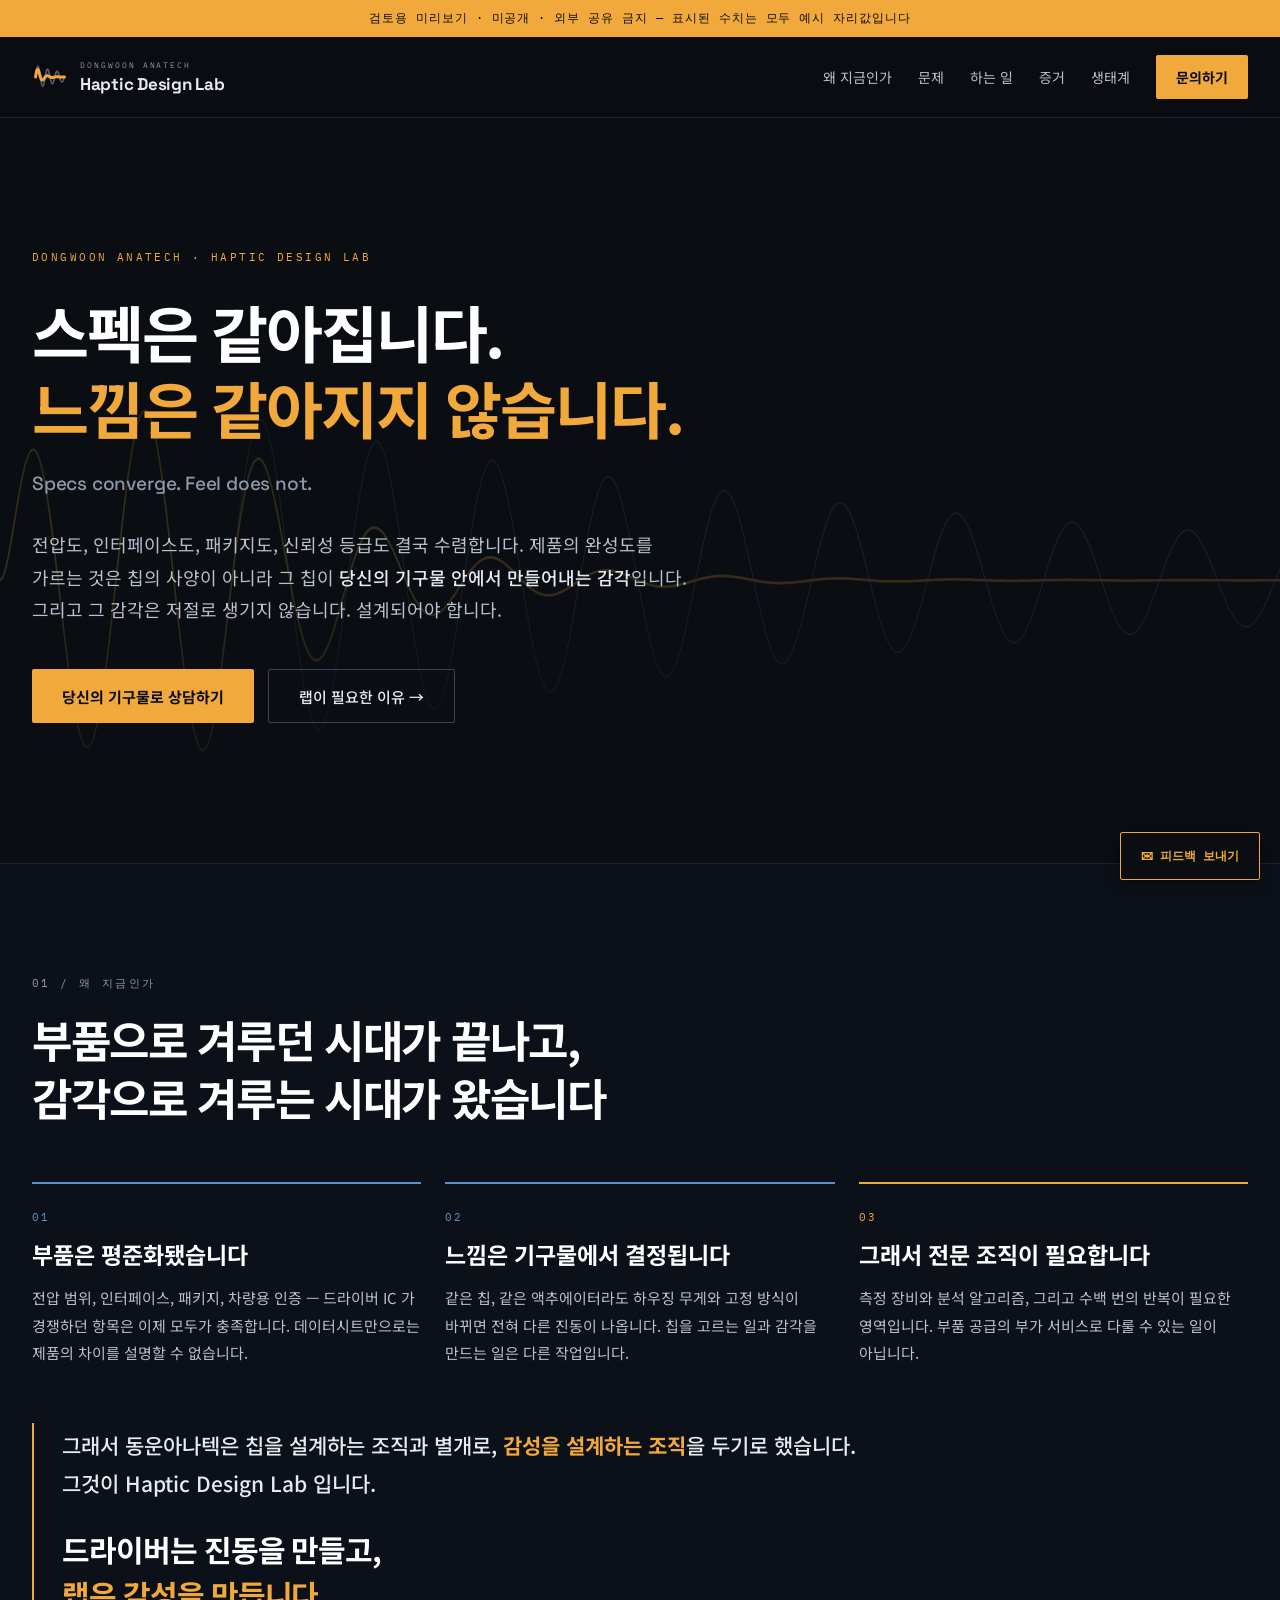
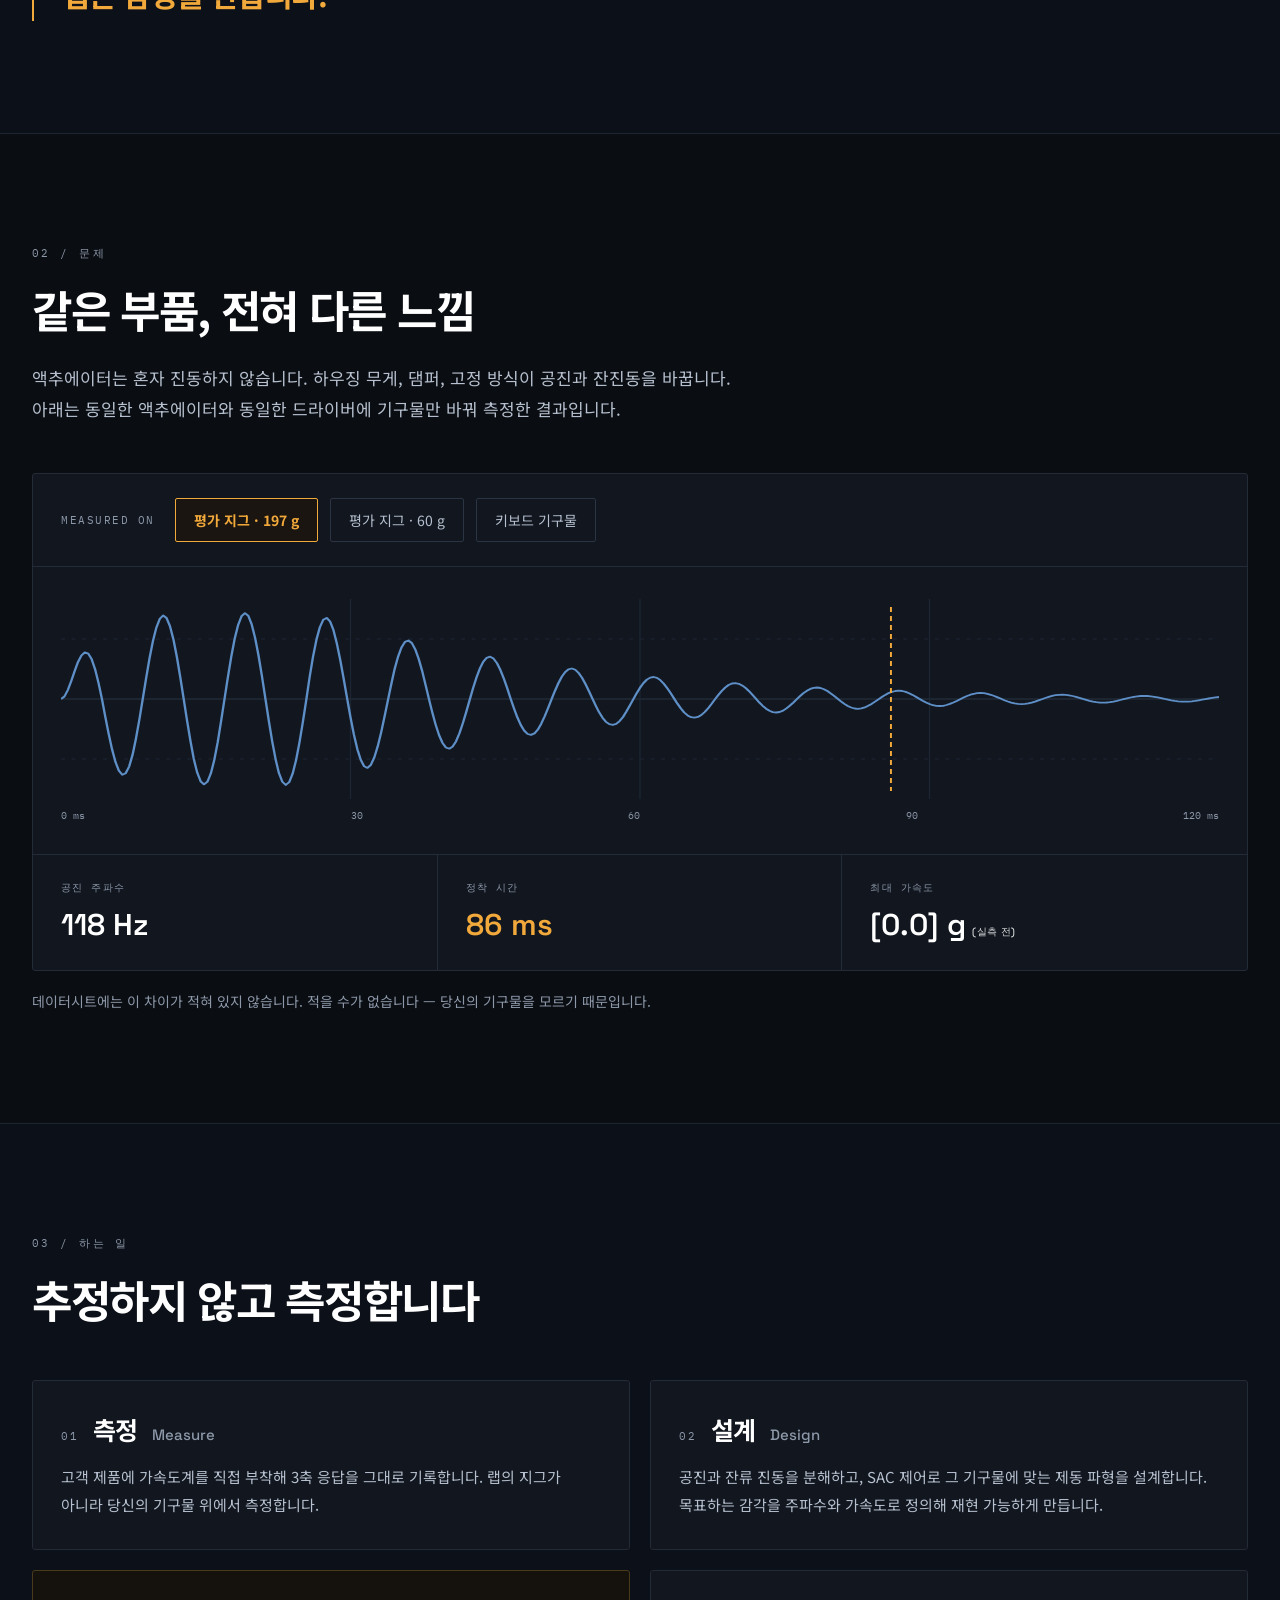
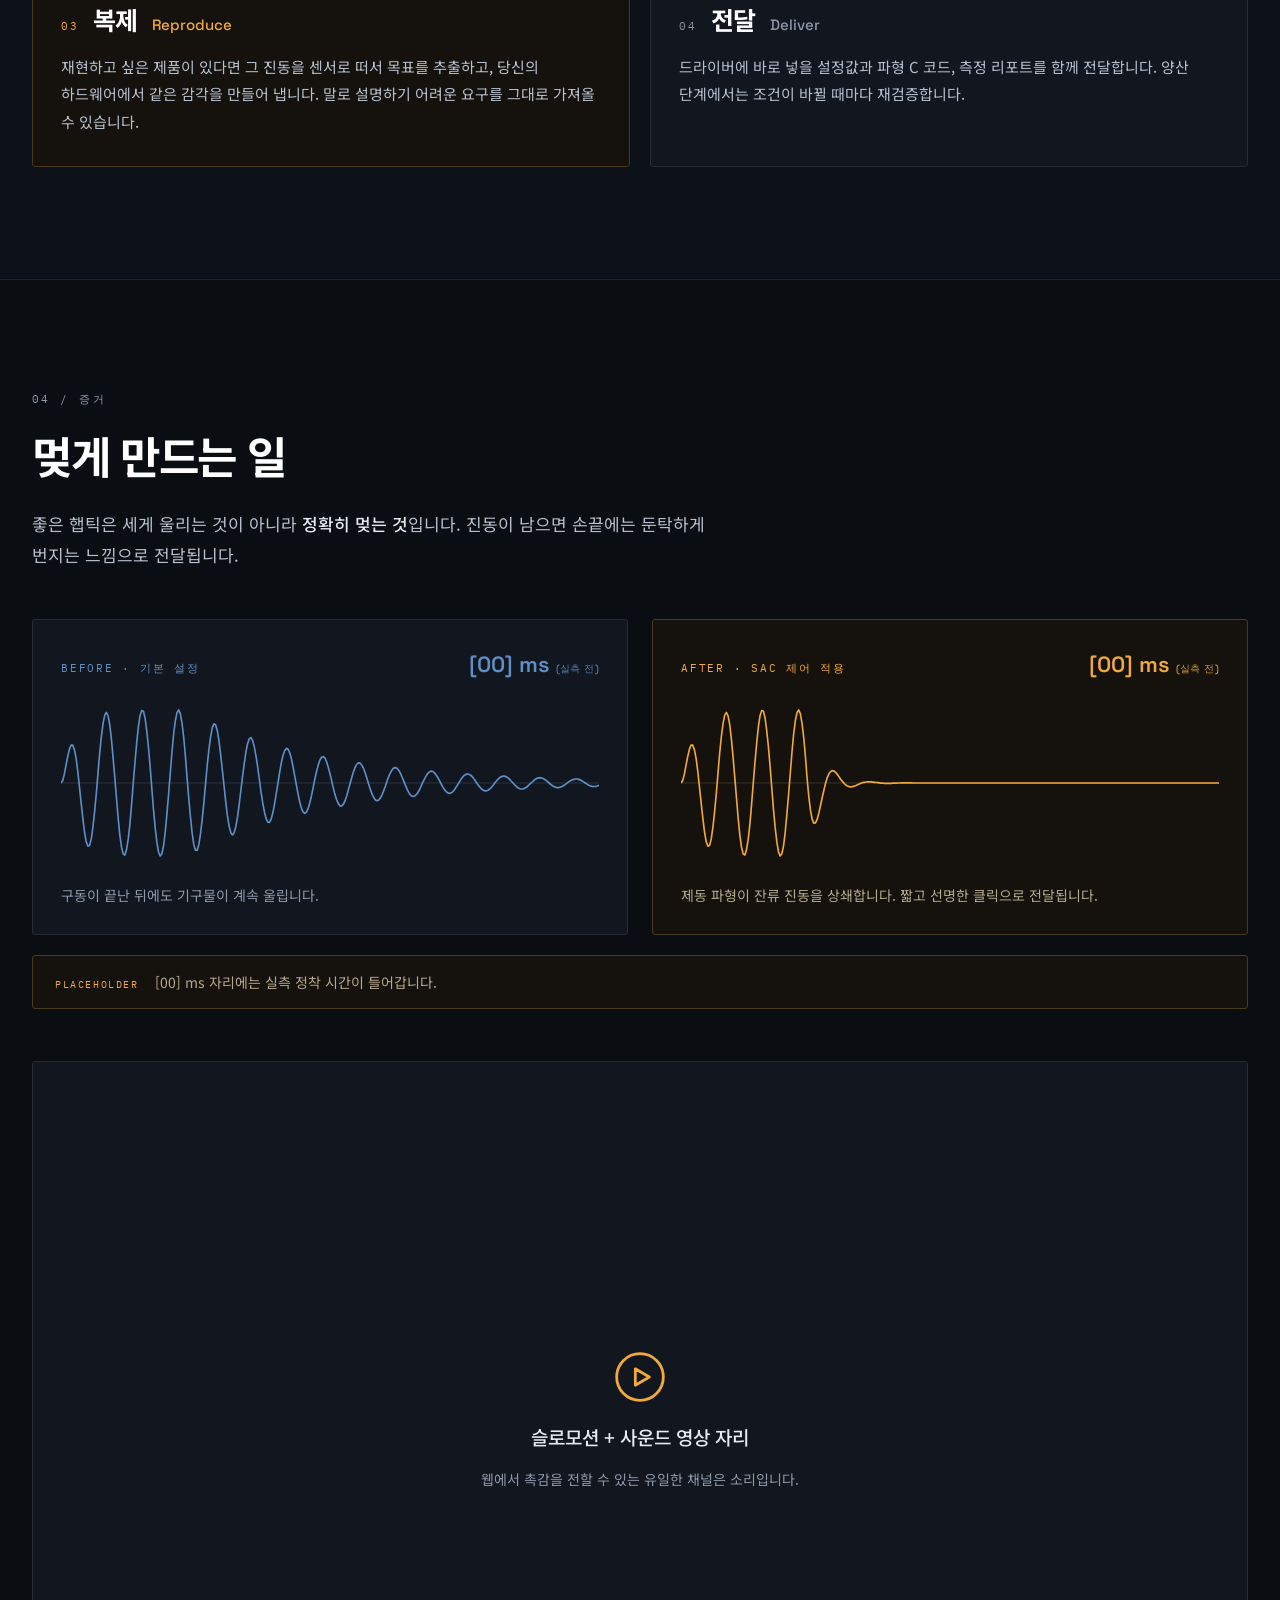
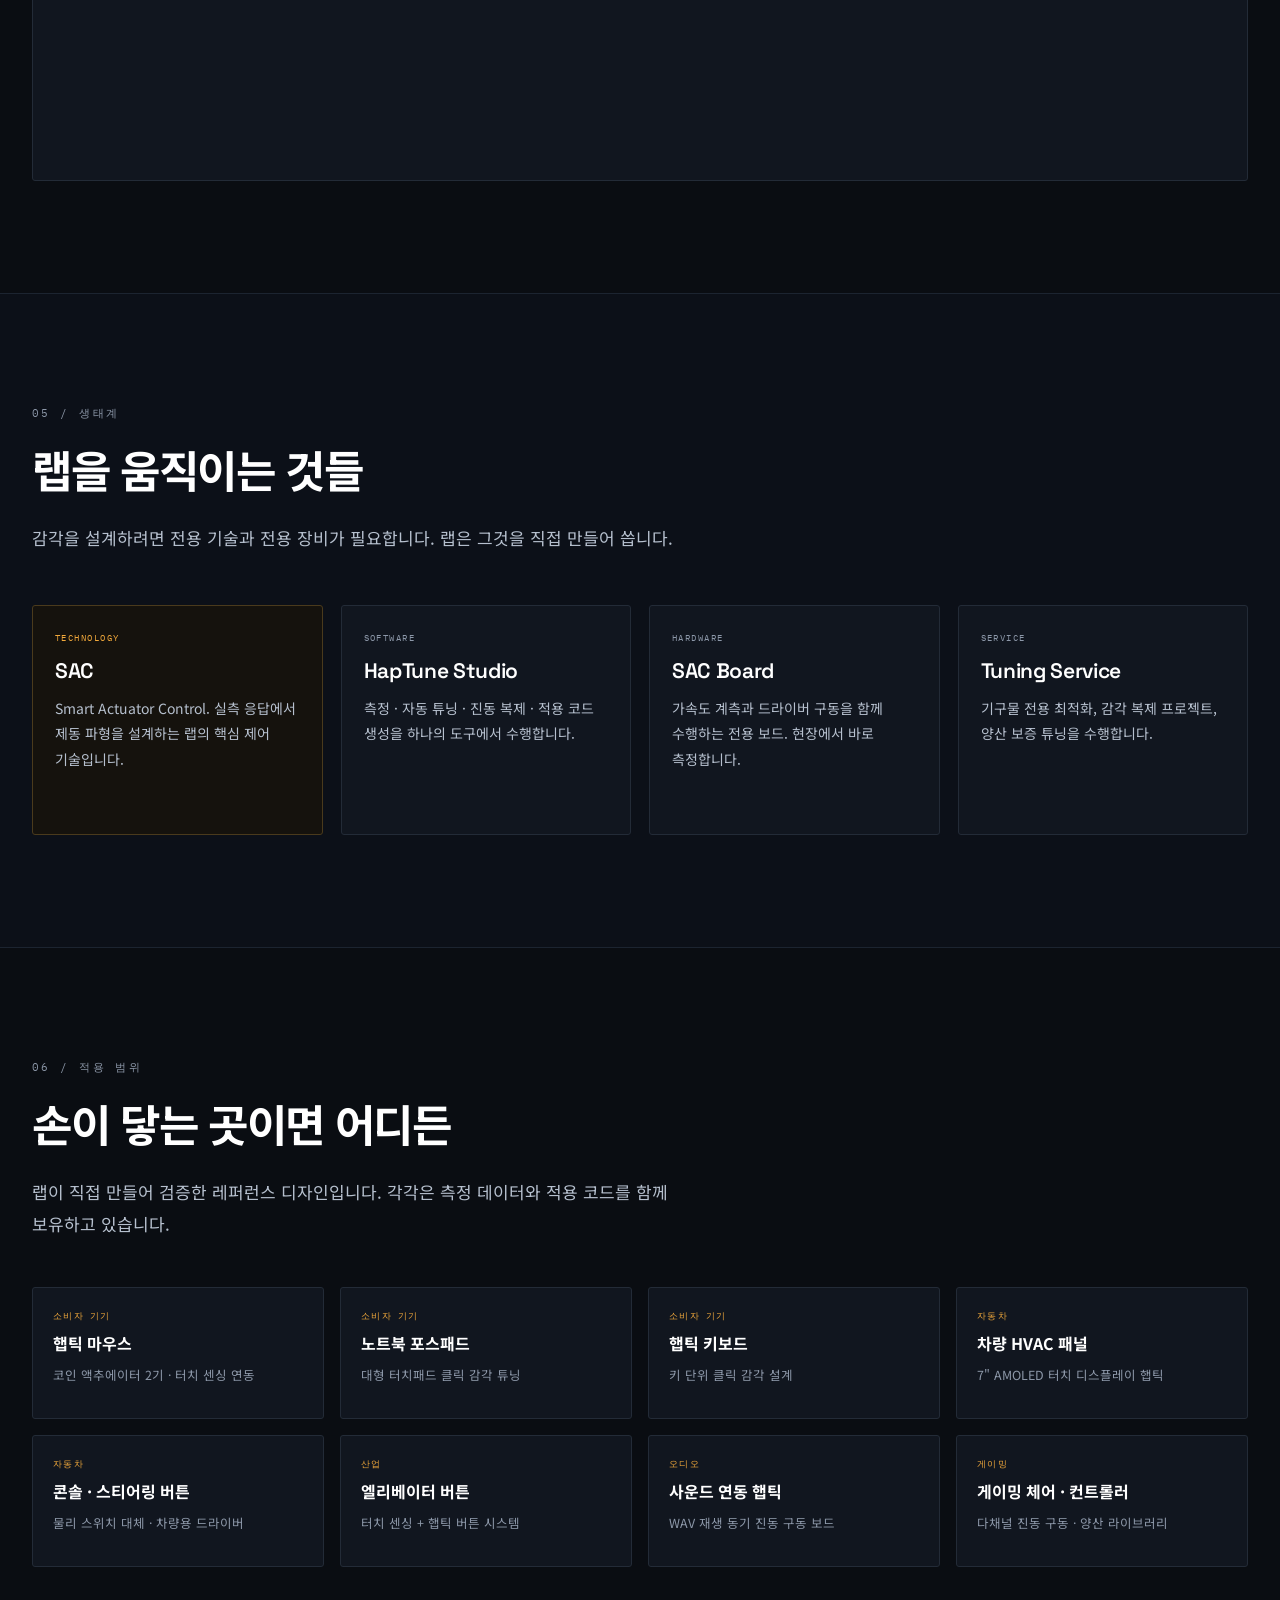
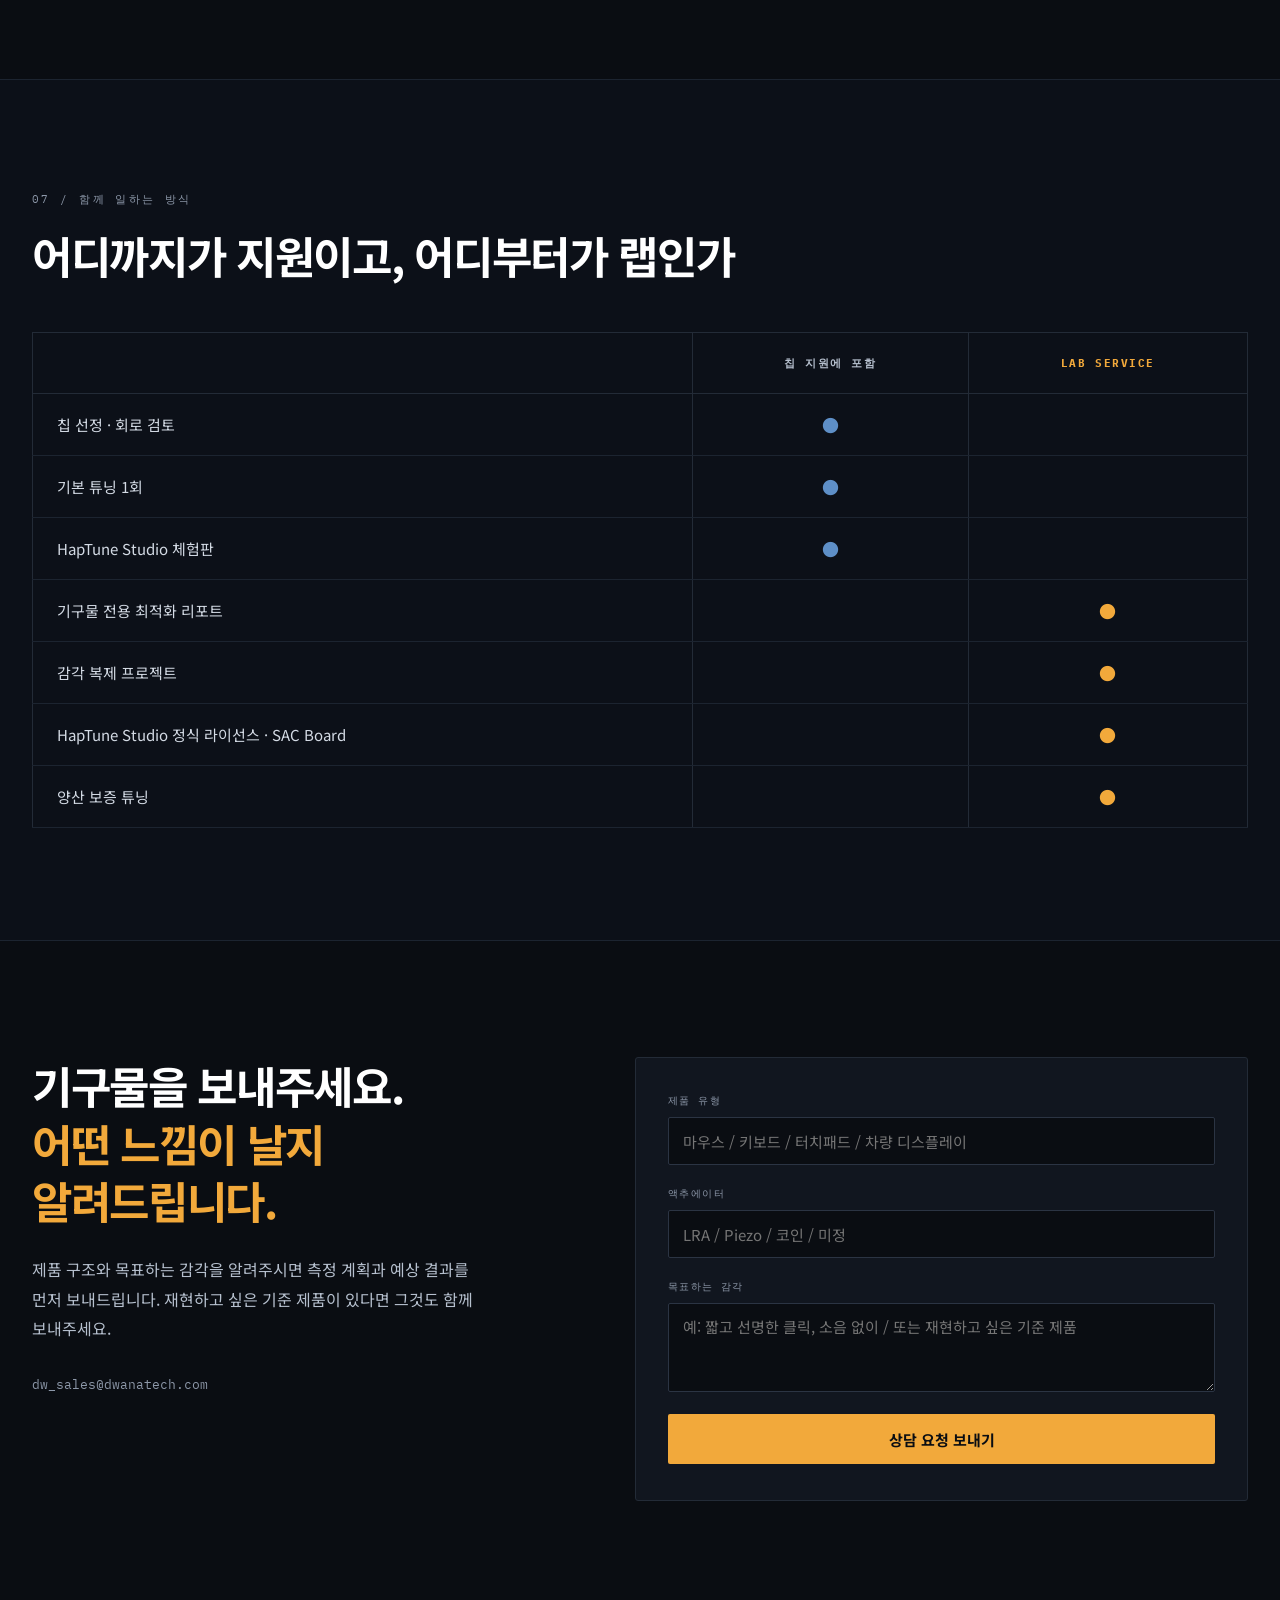
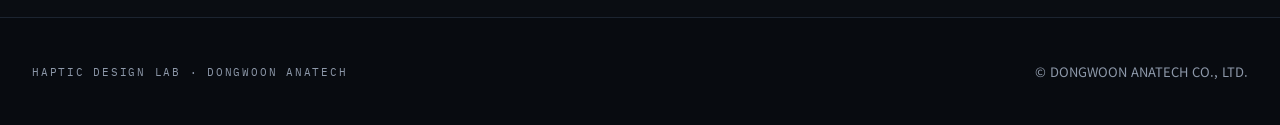
==== index.html @ 9d40ad54 "Add Haptic Design Lab preview pages (index, insert-block) Converted from the Design canvas artboards" ====
<!doctype html>
<html lang="ko">
<head>
<meta charset="utf-8">
<title>Haptic Design Lab — 소개 페이지</title>
<!-- PREVIEW ONLY -->
<meta name="robots" content="noindex,nofollow">
<!-- /PREVIEW ONLY -->
<link rel="stylesheet" href="https://fonts.googleapis.com/css2?family=IBM+Plex+Mono:wght@400;500&amp;family=Noto+Sans+KR:wght@400;500;700&amp;family=Space+Grotesk:wght@500;600;700&amp;display=swap">
<style>
body { margin: 0; background: #0A0D12; color: #E6EBF2; font-family: "Noto Sans KR", system-ui, sans-serif; -webkit-font-smoothing: antialiased; word-break: keep-all; }
a { color: #8FBDF0; }
a:hover { color: #BFD9F7; }
h1, h2, h3 { margin: 0; }
p { margin: 0; }

.preview-banner{position:sticky;top:0;z-index:999;background:#F2A93B;color:#0A0D12;font-family:'IBM Plex Mono',monospace;font-size:12px;letter-spacing:.08em;padding:10px 20px;display:flex;flex-wrap:wrap;gap:8px 16px;align-items:center;justify-content:center;text-align:center}
.preview-feedback{position:fixed;right:20px;bottom:20px;z-index:999;display:inline-flex;align-items:center;min-height:46px;padding:0 20px;border-radius:2px;background:#0A0D12;color:#F2A93B;border:1px solid #F2A93B;font-family:'IBM Plex Mono',monospace;font-size:12px;font-weight:700;text-decoration:none;box-shadow:0 4px 14px rgba(0,0,0,.4)}
.unmeasured{font-size:10px;font-weight:500;letter-spacing:.04em;opacity:.85;margin-left:6px}

</style>
</head>
<body>
<!-- PREVIEW ONLY -->
<div class="preview-banner">검토용 미리보기 · 미공개 · 외부 공유 금지 — 표시된 수치는 모두 예시 자리값입니다</div>
<a class="preview-feedback" href="mailto:magi8051@naver.com?subject=%5BHaptic%20Design%20Lab%20%EB%AF%B8%EB%A6%AC%EB%B3%B4%EA%B8%B0%5D%20Main%20%ED%94%BC%EB%93%9C%EB%B0%B1&body=%EC%84%B9%EC%85%98%20%EB%B2%88%ED%98%B8%3A%20%0A%ED%94%BC%EB%93%9C%EB%B0%B1%3A%20%0A">✉ 피드백 보내기</a>
<!-- /PREVIEW ONLY -->

<div style="width: 100%; background: #0A0D12; overflow-x: hidden">

  <!-- ============ NAV ============ -->
  <header style="border-bottom: 1px solid #1C2430; background: rgba(10,13,18,0.92)">
    <div style="max-width: 1240px; margin: 0 auto; padding: 18px 32px; display: flex; flex-wrap: wrap; align-items: center; gap: 18px 32px">
      <a href="#top" style="text-decoration: none; display: flex; align-items: center; gap: 12px">
        <svg viewBox="0 0 120 120" width="36" height="36" aria-hidden="true" style="display: block; color: #F2A93B; flex: none">
          <path d="M 12.00 60.00 L 12.37 57.26 L 12.74 54.55 L 13.11 51.89 L 13.48 49.28 L 13.85 46.76 L 14.22 44.32 L 14.58 41.98 L 14.95 39.75 L 15.32 37.64 L 15.69 35.67 L 16.06 33.83 L 16.43 32.15 L 16.80 30.62 L 17.17 29.26 L 17.54 28.07 L 17.91 27.06 L 18.28 26.22 L 18.65 25.57 L 19.02 25.10 L 19.38 24.82 L 19.75 24.73 L 20.12 24.82 L 20.49 25.10 L 20.86 25.56 L 21.23 26.19 L 21.60 27.00 L 21.97 27.98 L 22.34 29.11 L 22.71 30.40 L 23.08 31.84 L 23.45 33.42 L 23.82 35.12 L 24.18 36.94 L 24.55 38.87 L 24.92 40.90 L 25.29 43.01 L 25.66 45.20 L 26.03 47.45 L 26.40 49.75 L 26.77 52.09 L 27.14 54.46 L 27.51 56.83 L 27.88 59.21 L 28.25 61.57 L 28.62 63.91 L 28.98 66.22 L 29.35 68.47 L 29.72 70.66 L 30.09 72.79 L 30.46 74.83 L 30.83 76.78 L 31.20 78.62 L 31.57 80.36 L 31.94 81.98 L 32.31 83.47 L 32.68 84.82 L 33.05 86.04 L 33.42 87.11 L 33.78 88.04 L 34.15 88.81 L 34.52 89.42 L 34.89 89.87 L 35.26 90.17 L 35.63 90.30 L 36.00 90.27 L 36.37 90.09 L 36.74 89.75 L 37.11 89.25 L 37.48 88.61 L 37.85 87.82 L 38.22 86.89 L 38.58 85.82 L 38.95 84.63 L 39.32 83.31 L 39.69 81.88 L 40.06 80.35 L 40.43 78.72 L 40.80 77.00 L 41.17 75.21 L 41.54 73.35 L 41.91 71.43 L 42.28 69.47 L 42.65 67.47 L 43.02 65.44 L 43.38 63.40 L 43.75 61.36 L 44.12 59.32 L 44.49 57.30 L 44.86 55.31 L 45.23 53.36 L 45.60 51.46 L 45.97 49.61 L 46.34 47.83 L 46.71 46.13 L 47.08 44.51 L 47.45 42.99 L 47.82 41.56 L 48.18 40.25 L 48.55 39.04 L 48.92 37.95 L 49.29 36.99 L 49.66 36.15 L 50.03 35.45 L 50.40 34.88 L 50.77 34.44 L 51.14 34.14 L 51.51 33.98 L 51.88 33.96 L 52.25 34.07 L 52.62 34.32 L 52.98 34.70 L 53.35 35.22 L 53.72 35.85 L 54.09 36.61 L 54.46 37.49 L 54.83 38.48 L 55.20 39.58 L 55.57 40.77 L 55.94 42.06 L 56.31 43.44 L 56.68 44.89 L 57.05 46.41 L 57.42 47.99 L 57.78 49.62 L 58.15 51.30 L 58.52 53.01 L 58.89 54.74 L 59.26 56.49 L 59.63 58.25 L 60.00 60.00 L 60.37 61.74 L 60.74 63.46 L 61.11 65.15 L 61.48 66.80 L 61.85 68.40 L 62.22 69.95 L 62.58 71.44 L 62.95 72.85 L 63.32 74.19 L 63.69 75.44 L 64.06 76.61 L 64.43 77.68 L 64.80 78.65 L 65.17 79.51 L 65.54 80.27 L 65.91 80.91 L 66.28 81.44 L 66.65 81.85 L 67.02 82.15 L 67.38 82.33 L 67.75 82.39 L 68.12 82.33 L 68.49 82.15 L 68.86 81.86 L 69.23 81.46 L 69.60 80.95 L 69.97 80.33 L 70.34 79.61 L 70.71 78.79 L 71.08 77.87 L 71.45 76.87 L 71.82 75.79 L 72.18 74.64 L 72.55 73.41 L 72.92 72.12 L 73.29 70.78 L 73.66 69.39 L 74.03 67.96 L 74.40 66.50 L 74.77 65.02 L 75.14 63.52 L 75.51 62.01 L 75.88 60.50 L 76.25 59.00 L 76.62 57.52 L 76.98 56.05 L 77.35 54.62 L 77.72 53.23 L 78.09 51.88 L 78.46 50.59 L 78.83 49.35 L 79.20 48.18 L 79.57 47.08 L 79.94 46.05 L 80.31 45.10 L 80.68 44.24 L 81.05 43.47 L 81.42 42.79 L 81.78 42.20 L 82.15 41.72 L 82.52 41.33 L 82.89 41.04 L 83.26 40.85 L 83.63 40.77 L 84.00 40.78 L 84.37 40.90 L 84.74 41.12 L 85.11 41.43 L 85.48 41.84 L 85.85 42.34 L 86.22 42.93 L 86.58 43.61 L 86.95 44.37 L 87.32 45.20 L 87.69 46.11 L 88.06 47.08 L 88.43 48.12 L 88.80 49.21 L 89.17 50.34 L 89.54 51.53 L 89.91 52.74 L 90.28 53.99 L 90.65 55.26 L 91.02 56.55 L 91.38 57.84 L 91.75 59.14 L 92.12 60.43 L 92.49 61.71 L 92.86 62.97 L 93.23 64.21 L 93.60 65.42 L 93.97 66.59 L 94.34 67.72 L 94.71 68.80 L 95.08 69.83 L 95.45 70.80 L 95.82 71.70 L 96.18 72.54 L 96.55 73.30 L 96.92 73.99 L 97.29 74.60 L 97.66 75.14 L 98.03 75.58 L 98.40 75.95 L 98.77 76.22 L 99.14 76.41 L 99.51 76.51 L 99.88 76.53 L 100.25 76.46 L 100.62 76.30 L 100.98 76.06 L 101.35 75.73 L 101.72 75.33 L 102.09 74.84 L 102.46 74.29 L 102.83 73.66 L 103.20 72.96 L 103.57 72.20 L 103.94 71.39 L 104.31 70.51 L 104.68 69.59 L 105.05 68.63 L 105.42 67.62 L 105.78 66.59 L 106.15 65.52 L 106.52 64.44 L 106.89 63.34 L 107.26 62.23 L 107.63 61.11 L 108.00 60.00" fill="none" stroke="#51607A" stroke-width="5.5" stroke-linecap="round" stroke-linejoin="round"></path>
          <path d="M 12.00 60.00 L 12.37 57.30 L 12.74 54.73 L 13.11 52.30 L 13.48 50.00 L 13.85 47.86 L 14.22 45.86 L 14.58 44.03 L 14.95 42.37 L 15.32 40.87 L 15.69 39.53 L 16.06 38.37 L 16.43 37.37 L 16.80 36.54 L 17.17 35.87 L 17.54 35.37 L 17.91 35.02 L 18.28 34.83 L 18.65 34.78 L 19.02 34.88 L 19.38 35.11 L 19.75 35.47 L 20.12 35.96 L 20.49 36.55 L 20.86 37.26 L 21.23 38.06 L 21.60 38.95 L 21.97 39.92 L 22.34 40.97 L 22.71 42.08 L 23.08 43.24 L 23.45 44.45 L 23.82 45.69 L 24.18 46.97 L 24.55 48.26 L 24.92 49.57 L 25.29 50.89 L 25.66 52.20 L 26.03 53.50 L 26.40 54.78 L 26.77 56.04 L 27.14 57.27 L 27.51 58.47 L 27.88 59.62 L 28.25 60.74 L 28.62 61.80 L 28.98 62.81 L 29.35 63.76 L 29.72 64.65 L 30.09 65.48 L 30.46 66.24 L 30.83 66.94 L 31.20 67.58 L 31.57 68.14 L 31.94 68.64 L 32.31 69.07 L 32.68 69.43 L 33.05 69.72 L 33.42 69.94 L 33.78 70.11 L 34.15 70.21 L 34.52 70.24 L 34.89 70.22 L 35.26 70.15 L 35.63 70.02 L 36.00 69.84 L 36.37 69.61 L 36.74 69.34 L 37.11 69.03 L 37.48 68.67 L 37.85 68.29 L 38.22 67.88 L 38.58 67.43 L 38.95 66.97 L 39.32 66.48 L 39.69 65.98 L 40.06 65.47 L 40.43 64.94 L 40.80 64.41 L 41.17 63.88 L 41.54 63.35 L 41.91 62.82 L 42.28 62.29 L 42.65 61.78 L 43.02 61.27 L 43.38 60.78 L 43.75 60.31 L 44.12 59.85 L 44.49 59.41 L 44.86 58.99 L 45.23 58.60 L 45.60 58.23 L 45.97 57.88 L 46.34 57.56 L 46.71 57.27 L 47.08 57.00 L 47.45 56.77 L 47.82 56.56 L 48.18 56.37 L 48.55 56.22 L 48.92 56.09 L 49.29 55.99 L 49.66 55.91 L 50.03 55.86 L 50.40 55.84 L 50.77 55.84 L 51.14 55.87 L 51.51 55.91 L 51.88 55.98 L 52.25 56.06 L 52.62 56.17 L 52.98 56.29 L 53.35 56.43 L 53.72 56.58 L 54.09 56.74 L 54.46 56.92 L 54.83 57.11 L 55.20 57.30 L 55.57 57.50 L 55.94 57.71 L 56.31 57.92 L 56.68 58.14 L 57.05 58.35 L 57.42 58.57 L 57.78 58.78 L 58.15 59.00 L 58.52 59.21 L 58.89 59.42 L 59.26 59.62 L 59.63 59.81 L 60.00 60.00 L 60.37 60.18 L 60.74 60.35 L 61.11 60.52 L 61.48 60.67 L 61.85 60.81 L 62.22 60.95 L 62.58 61.07 L 62.95 61.18 L 63.32 61.28 L 63.69 61.37 L 64.06 61.45 L 64.43 61.52 L 64.80 61.57 L 65.17 61.62 L 65.54 61.65 L 65.91 61.67 L 66.28 61.69 L 66.65 61.69 L 67.02 61.68 L 67.38 61.67 L 67.75 61.64 L 68.12 61.61 L 68.49 61.57 L 68.86 61.52 L 69.23 61.47 L 69.60 61.41 L 69.97 61.35 L 70.34 61.28 L 70.71 61.20 L 71.08 61.12 L 71.45 61.04 L 71.82 60.96 L 72.18 60.87 L 72.55 60.79 L 72.92 60.70 L 73.29 60.61 L 73.66 60.52 L 74.03 60.44 L 74.40 60.35 L 74.77 60.27 L 75.14 60.18 L 75.51 60.10 L 75.88 60.03 L 76.25 59.95 L 76.62 59.88 L 76.98 59.81 L 77.35 59.75 L 77.72 59.69 L 78.09 59.63 L 78.46 59.58 L 78.83 59.53 L 79.20 59.49 L 79.57 59.45 L 79.94 59.42 L 80.31 59.39 L 80.68 59.37 L 81.05 59.35 L 81.42 59.33 L 81.78 59.32 L 82.15 59.32 L 82.52 59.31 L 82.89 59.31 L 83.26 59.32 L 83.63 59.33 L 84.00 59.34 L 84.37 59.36 L 84.74 59.37 L 85.11 59.40 L 85.48 59.42 L 85.85 59.44 L 86.22 59.47 L 86.58 59.50 L 86.95 59.53 L 87.32 59.57 L 87.69 59.60 L 88.06 59.63 L 88.43 59.67 L 88.80 59.70 L 89.17 59.74 L 89.54 59.78 L 89.91 59.81 L 90.28 59.85 L 90.65 59.88 L 91.02 59.91 L 91.38 59.95 L 91.75 59.98 L 92.12 60.01 L 92.49 60.04 L 92.86 60.07 L 93.23 60.09 L 93.60 60.12 L 93.97 60.14 L 94.34 60.16 L 94.71 60.18 L 95.08 60.20 L 95.45 60.22 L 95.82 60.23 L 96.18 60.24 L 96.55 60.25 L 96.92 60.26 L 97.29 60.27 L 97.66 60.27 L 98.03 60.28 L 98.40 60.28 L 98.77 60.28 L 99.14 60.28 L 99.51 60.27 L 99.88 60.27 L 100.25 60.26 L 100.62 60.26 L 100.98 60.25 L 101.35 60.24 L 101.72 60.23 L 102.09 60.22 L 102.46 60.21 L 102.83 60.19 L 103.20 60.18 L 103.57 60.17 L 103.94 60.15 L 104.31 60.14 L 104.68 60.12 L 105.05 60.11 L 105.42 60.10 L 105.78 60.08 L 106.15 60.07 L 106.52 60.05 L 106.89 60.04 L 107.26 60.03 L 107.63 60.01 L 108.00 60.00" fill="none" stroke="currentColor" stroke-width="10" stroke-linecap="round" stroke-linejoin="round"></path>
        </svg>
        <span style="display: flex; flex-direction: column; gap: 3px">
          <span style="font-family: 'IBM Plex Mono', monospace; font-size: 7.5px; letter-spacing: 0.26em; color: #8D98A9">DONGWOON ANATECH</span>
          <span style="font-family: 'Space Grotesk', sans-serif; font-size: 17px; font-weight: 700; letter-spacing: -0.015em; color: #E6EBF2">Haptic Design Lab</span>
        </span>
      </a>
      <nav style="display: flex; flex-wrap: wrap; align-items: center; gap: 26px; margin-left: auto">
        <a href="#shift" style="font-size: 14px; color: #B6C0CE; text-decoration: none">왜 지금인가</a>
        <a href="#problem" style="font-size: 14px; color: #B6C0CE; text-decoration: none">문제</a>
        <a href="#work" style="font-size: 14px; color: #B6C0CE; text-decoration: none">하는 일</a>
        <a href="#proof" style="font-size: 14px; color: #B6C0CE; text-decoration: none">증거</a>
        <a href="#eco" style="font-size: 14px; color: #B6C0CE; text-decoration: none">생태계</a>
        <a href="#contact" style="display: inline-flex; align-items: center; min-height: 44px; padding: 0 20px; border-radius: 2px; background: #F2A93B; color: #0A0D12; font-size: 14px; font-weight: 700; text-decoration: none">문의하기</a>
      </nav>
    </div>
  </header>

  <!-- ============ HERO ============ -->
  <section id="top" style="position: relative; border-bottom: 1px solid #1C2430">
    <div aria-hidden="true" style="position: absolute; inset: 0; overflow: hidden; pointer-events: none">
      <svg viewBox="0 0 1600 420" preserveAspectRatio="none" style="position: absolute; left: 0; bottom: 0; width: 100%; height: 76%; opacity: 0.42">
        <path d="M 0.0 210.0 L 1.8 209.4 L 3.6 207.6 L 5.3 204.8 L 7.1 201.1 L 8.9 196.6 L 10.7 191.5 L 12.4 185.9 L 14.2 179.9 L 16.0 173.7 L 17.8 167.3 L 19.6 160.9 L 21.3 154.6 L 23.1 148.5 L 24.9 142.6 L 26.7 137.1 L 28.4 132.0 L 30.2 127.5 L 32.0 123.4 L 33.8 120.0 L 35.6 117.3 L 37.3 115.2 L 39.1 113.8 L 40.9 113.2 L 42.7 113.3 L 44.4 114.2 L 46.2 115.8 L 48.0 118.2 L 49.8 121.3 L 51.6 125.1 L 53.3 129.6 L 55.1 134.8 L 56.9 140.6 L 58.7 146.9 L 60.4 153.8 L 62.2 161.1 L 64.0 168.9 L 65.8 177.0 L 67.6 185.5 L 69.3 194.2 L 71.1 203.1 L 72.9 212.2 L 74.7 221.3 L 76.4 230.4 L 78.2 239.5 L 80.0 248.4 L 81.8 257.2 L 83.6 265.7 L 85.3 274.0 L 87.1 281.9 L 88.9 289.4 L 90.7 296.4 L 92.4 303.0 L 94.2 309.0 L 96.0 314.5 L 97.8 319.3 L 99.6 323.5 L 101.3 327.0 L 103.1 329.8 L 104.9 331.9 L 106.7 333.2 L 108.4 333.8 L 110.2 333.7 L 112.0 332.8 L 113.8 331.2 L 115.6 328.9 L 117.3 325.8 L 119.1 322.1 L 120.9 317.6 L 122.7 312.5 L 124.4 306.8 L 126.2 300.5 L 128.0 293.7 L 129.8 286.3 L 131.6 278.5 L 133.3 270.3 L 135.1 261.7 L 136.9 252.8 L 138.7 243.6 L 140.4 234.2 L 142.2 224.7 L 144.0 215.0 L 145.8 205.4 L 147.6 195.7 L 149.3 186.2 L 151.1 176.7 L 152.9 167.5 L 154.7 158.5 L 156.4 149.8 L 158.2 141.5 L 160.0 133.6 L 161.8 126.1 L 163.6 119.1 L 165.3 112.7 L 167.1 106.9 L 168.9 101.6 L 170.7 97.0 L 172.4 93.1 L 174.2 89.8 L 176.0 87.3 L 177.8 85.5 L 179.6 84.5 L 181.3 84.1 L 183.1 84.6 L 184.9 85.8 L 186.7 87.7 L 188.4 90.3 L 190.2 93.7 L 192.0 97.7 L 193.8 102.5 L 195.6 107.8 L 197.3 113.8 L 199.1 120.3 L 200.9 127.4 L 202.7 135.0 L 204.4 143.0 L 206.2 151.4 L 208.0 160.1 L 209.8 169.2 L 211.6 178.5 L 213.3 188.0 L 215.1 197.6 L 216.9 207.3 L 218.7 217.0 L 220.4 226.6 L 222.2 236.2 L 224.0 245.6 L 225.8 254.8 L 227.6 263.7 L 229.3 272.3 L 231.1 280.6 L 232.9 288.4 L 234.7 295.8 L 236.4 302.6 L 238.2 308.9 L 240.0 314.6 L 241.8 319.7 L 243.6 324.2 L 245.3 327.9 L 247.1 331.0 L 248.9 333.3 L 250.7 335.0 L 252.4 335.8 L 254.2 335.9 L 256.0 335.3 L 257.8 334.0 L 259.6 331.8 L 261.3 329.0 L 263.1 325.5 L 264.9 321.3 L 266.7 316.4 L 268.4 310.7 L 270.2 304.4 L 272.0 297.6 L 273.8 290.3 L 275.6 282.6 L 277.3 274.4 L 279.1 265.9 L 280.9 257.1 L 282.7 248.0 L 284.4 238.8 L 286.2 229.4 L 288.0 219.9 L 289.8 210.4 L 291.6 200.9 L 293.3 191.6 L 295.1 182.3 L 296.9 173.3 L 298.7 164.5 L 300.4 156.0 L 302.2 147.9 L 304.0 140.1 L 305.8 132.8 L 307.6 126.0 L 309.3 119.7 L 311.1 114.0 L 312.9 108.9 L 314.7 104.3 L 316.4 100.4 L 318.2 97.2 L 320.0 94.7 L 321.8 92.8 L 323.6 91.7 L 325.3 91.2 L 327.1 91.5 L 328.9 92.5 L 330.7 94.1 L 332.4 96.5 L 334.2 99.5 L 336.0 103.1 L 337.8 107.4 L 339.6 112.3 L 341.3 117.7 L 343.1 123.6 L 344.9 130.1 L 346.7 137.0 L 348.4 144.3 L 350.2 152.0 L 352.0 160.0 L 353.8 168.2 L 355.6 176.7 L 357.3 185.3 L 359.1 194.1 L 360.9 202.9 L 362.7 211.7 L 364.4 220.5 L 366.2 229.2 L 368.0 237.8 L 369.8 246.1 L 371.6 254.2 L 373.3 262.0 L 375.1 269.5 L 376.9 276.6 L 378.7 283.3 L 380.4 289.5 L 382.2 295.3 L 384.0 300.5 L 385.8 305.1 L 387.6 309.2 L 389.3 312.7 L 391.1 315.5 L 392.9 317.7 L 394.7 319.3 L 396.4 320.2 L 398.2 320.5 L 400.0 320.1 L 401.8 319.0 L 403.6 317.3 L 405.3 315.0 L 407.1 312.0 L 408.9 308.5 L 410.7 304.4 L 412.4 299.7 L 414.2 294.6 L 416.0 288.9 L 417.8 282.8 L 419.6 276.3 L 421.3 269.4 L 423.1 262.2 L 424.9 254.7 L 426.7 247.0 L 428.4 239.1 L 430.2 231.0 L 432.0 222.9 L 433.8 214.6 L 435.6 206.4 L 437.3 198.3 L 439.1 190.2 L 440.9 182.3 L 442.7 174.6 L 444.4 167.1 L 446.2 159.9 L 448.0 153.0 L 449.8 146.5 L 451.6 140.4 L 453.3 134.7 L 455.1 129.5 L 456.9 124.8 L 458.7 120.6 L 460.4 116.9 L 462.2 113.8 L 464.0 111.3 L 465.8 109.4 L 467.6 108.1 L 469.3 107.4 L 471.1 107.3 L 472.9 107.8 L 474.7 108.9 L 476.4 110.7 L 478.2 113.0 L 480.0 115.8 L 481.8 119.3 L 483.6 123.2 L 485.3 127.6 L 487.1 132.6 L 488.9 137.9 L 490.7 143.7 L 492.4 149.8 L 494.2 156.3 L 496.0 163.1 L 497.8 170.1 L 499.6 177.3 L 501.3 184.7 L 503.1 192.3 L 504.9 199.9 L 506.7 207.5 L 508.4 215.1 L 510.2 222.7 L 512.0 230.2 L 513.8 237.5 L 515.6 244.6 L 517.3 251.5 L 519.1 258.2 L 520.9 264.5 L 522.7 270.5 L 524.4 276.1 L 526.2 281.2 L 528.0 286.0 L 529.8 290.3 L 531.6 294.0 L 533.3 297.3 L 535.1 300.1 L 536.9 302.3 L 538.7 303.9 L 540.4 305.0 L 542.2 305.5 L 544.0 305.5 L 545.8 304.8 L 547.6 303.7 L 549.3 301.9 L 551.1 299.7 L 552.9 296.9 L 554.7 293.6 L 556.4 289.8 L 558.2 285.5 L 560.0 280.9 L 561.8 275.8 L 563.6 270.3 L 565.3 264.6 L 567.1 258.5 L 568.9 252.1 L 570.7 245.5 L 572.4 238.8 L 574.2 231.8 L 576.0 224.8 L 577.8 217.7 L 579.6 210.6 L 581.3 203.5 L 583.1 196.5 L 584.9 189.6 L 586.7 182.8 L 588.4 176.2 L 590.2 169.9 L 592.0 163.8 L 593.8 158.0 L 595.6 152.5 L 597.3 147.4 L 599.1 142.6 L 600.9 138.3 L 602.7 134.5 L 604.4 131.1 L 606.2 128.1 L 608.0 125.7 L 609.8 123.8 L 611.6 122.4 L 613.3 121.5 L 615.1 121.1 L 616.9 121.3 L 618.7 122.0 L 620.4 123.2 L 622.2 125.0 L 624.0 127.2 L 625.8 129.9 L 627.6 133.1 L 629.3 136.7 L 631.1 140.7 L 632.9 145.2 L 634.7 150.0 L 636.4 155.1 L 638.2 160.6 L 640.0 166.3 L 641.8 172.3 L 643.6 178.5 L 645.3 184.8 L 647.1 191.2 L 648.9 197.8 L 650.7 204.4 L 652.4 211.0 L 654.2 217.6 L 656.0 224.1 L 657.8 230.5 L 659.6 236.8 L 661.3 242.8 L 663.1 248.7 L 664.9 254.3 L 666.7 259.6 L 668.4 264.7 L 670.2 269.3 L 672.0 273.6 L 673.8 277.6 L 675.6 281.1 L 677.3 284.1 L 679.1 286.7 L 680.9 288.9 L 682.7 290.6 L 684.4 291.8 L 686.2 292.5 L 688.0 292.7 L 689.8 292.4 L 691.6 291.6 L 693.3 290.4 L 695.1 288.6 L 696.9 286.5 L 698.7 283.8 L 700.4 280.8 L 702.2 277.3 L 704.0 273.5 L 705.8 269.3 L 707.6 264.7 L 709.3 259.8 L 711.1 254.7 L 712.9 249.3 L 714.7 243.7 L 716.4 237.9 L 718.2 232.0 L 720.0 226.0 L 721.8 219.9 L 723.6 213.7 L 725.3 207.6 L 727.1 201.5 L 728.9 195.5 L 730.7 189.5 L 732.4 183.7 L 734.2 178.1 L 736.0 172.7 L 737.8 167.6 L 739.6 162.7 L 741.3 158.1 L 743.1 153.8 L 744.9 149.9 L 746.7 146.4 L 748.4 143.2 L 750.2 140.4 L 752.0 138.1 L 753.8 136.2 L 755.6 134.8 L 757.3 133.8 L 759.1 133.2 L 760.9 133.1 L 762.7 133.5 L 764.4 134.3 L 766.2 135.6 L 768.0 137.3 L 769.8 139.4 L 771.6 142.0 L 773.3 144.9 L 775.1 148.2 L 776.9 151.9 L 778.7 155.9 L 780.4 160.2 L 782.2 164.8 L 784.0 169.6 L 785.8 174.7 L 787.6 179.9 L 789.3 185.3 L 791.1 190.8 L 792.9 196.5 L 794.7 202.2 L 796.4 207.9 L 798.2 213.6 L 800.0 219.3 L 801.8 224.9 L 803.6 230.3 L 805.3 235.7 L 807.1 240.9 L 808.9 245.8 L 810.7 250.6 L 812.4 255.1 L 814.2 259.3 L 816.0 263.2 L 817.8 266.7 L 819.6 269.9 L 821.3 272.8 L 823.1 275.3 L 824.9 277.3 L 826.7 279.0 L 828.4 280.2 L 830.2 281.1 L 832.0 281.5 L 833.8 281.4 L 835.6 281.0 L 837.3 280.1 L 839.1 278.9 L 840.9 277.2 L 842.7 275.1 L 844.4 272.7 L 846.2 269.8 L 848.0 266.7 L 849.8 263.2 L 851.6 259.4 L 853.3 255.3 L 855.1 251.0 L 856.9 246.5 L 858.7 241.7 L 860.4 236.8 L 862.2 231.7 L 864.0 226.6 L 865.8 221.3 L 867.6 216.0 L 869.3 210.7 L 871.1 205.4 L 872.9 200.1 L 874.7 195.0 L 876.4 189.9 L 878.2 184.9 L 880.0 180.2 L 881.8 175.6 L 883.6 171.2 L 885.3 167.1 L 887.1 163.3 L 888.9 159.7 L 890.7 156.5 L 892.4 153.6 L 894.2 151.0 L 896.0 148.8 L 897.8 147.0 L 899.6 145.5 L 901.3 144.5 L 903.1 143.8 L 904.9 143.5 L 906.7 143.6 L 908.4 144.1 L 910.2 145.0 L 912.0 146.3 L 913.8 147.9 L 915.6 150.0 L 917.3 152.3 L 919.1 155.0 L 920.9 158.0 L 922.7 161.3 L 924.4 164.9 L 926.2 168.8 L 928.0 172.8 L 929.8 177.1 L 931.6 181.6 L 933.3 186.2 L 935.1 190.9 L 936.9 195.8 L 938.7 200.7 L 940.4 205.6 L 942.2 210.5 L 944.0 215.5 L 945.8 220.3 L 947.6 225.1 L 949.3 229.8 L 951.1 234.4 L 952.9 238.8 L 954.7 243.0 L 956.4 247.0 L 958.2 250.7 L 960.0 254.3 L 961.8 257.5 L 963.6 260.4 L 965.3 263.1 L 967.1 265.4 L 968.9 267.3 L 970.7 269.0 L 972.4 270.2 L 974.2 271.1 L 976.0 271.7 L 977.8 271.9 L 979.6 271.7 L 981.3 271.1 L 983.1 270.2 L 984.9 268.9 L 986.7 267.3 L 988.4 265.4 L 990.2 263.1 L 992.0 260.5 L 993.8 257.6 L 995.6 254.5 L 997.3 251.1 L 999.1 247.5 L 1000.9 243.6 L 1002.7 239.6 L 1004.4 235.4 L 1006.2 231.1 L 1008.0 226.7 L 1009.8 222.2 L 1011.6 217.6 L 1013.3 213.0 L 1015.1 208.4 L 1016.9 203.8 L 1018.7 199.3 L 1020.4 194.9 L 1022.2 190.5 L 1024.0 186.3 L 1025.8 182.3 L 1027.6 178.4 L 1029.3 174.7 L 1031.1 171.3 L 1032.9 168.1 L 1034.7 165.1 L 1036.4 162.5 L 1038.2 160.1 L 1040.0 158.0 L 1041.8 156.3 L 1043.6 154.8 L 1045.3 153.7 L 1047.1 153.0 L 1048.9 152.6 L 1050.7 152.5 L 1052.4 152.7 L 1054.2 153.3 L 1056.0 154.3 L 1057.8 155.5 L 1059.6 157.1 L 1061.3 159.0 L 1063.1 161.2 L 1064.9 163.6 L 1066.7 166.4 L 1068.4 169.4 L 1070.2 172.6 L 1072.0 176.0 L 1073.8 179.6 L 1075.6 183.4 L 1077.3 187.3 L 1079.1 191.3 L 1080.9 195.5 L 1082.7 199.7 L 1084.4 204.0 L 1086.2 208.2 L 1088.0 212.5 L 1089.8 216.7 L 1091.6 220.9 L 1093.3 225.0 L 1095.1 229.1 L 1096.9 232.9 L 1098.7 236.7 L 1100.4 240.2 L 1102.2 243.6 L 1104.0 246.7 L 1105.8 249.7 L 1107.6 252.3 L 1109.3 254.8 L 1111.1 256.9 L 1112.9 258.8 L 1114.7 260.3 L 1116.4 261.6 L 1118.2 262.5 L 1120.0 263.2 L 1121.8 263.5 L 1123.6 263.5 L 1125.3 263.2 L 1127.1 262.5 L 1128.9 261.6 L 1130.7 260.3 L 1132.4 258.8 L 1134.2 257.0 L 1136.0 254.9 L 1137.8 252.5 L 1139.6 249.9 L 1141.3 247.1 L 1143.1 244.1 L 1144.9 240.8 L 1146.7 237.4 L 1148.4 233.9 L 1150.2 230.2 L 1152.0 226.4 L 1153.8 222.6 L 1155.6 218.6 L 1157.3 214.7 L 1159.1 210.7 L 1160.9 206.7 L 1162.7 202.8 L 1164.4 198.9 L 1166.2 195.1 L 1168.0 191.4 L 1169.8 187.8 L 1171.6 184.4 L 1173.3 181.1 L 1175.1 178.0 L 1176.9 175.2 L 1178.7 172.5 L 1180.4 170.1 L 1182.2 167.9 L 1184.0 165.9 L 1185.8 164.3 L 1187.6 162.9 L 1189.3 161.8 L 1191.1 161.0 L 1192.9 160.5 L 1194.7 160.2 L 1196.4 160.3 L 1198.2 160.7 L 1200.0 161.3 L 1201.8 162.3 L 1203.6 163.5 L 1205.3 165.0 L 1207.1 166.7 L 1208.9 168.8 L 1210.7 171.0 L 1212.4 173.5 L 1214.2 176.1 L 1216.0 179.0 L 1217.8 182.1 L 1219.6 185.2 L 1221.3 188.6 L 1223.1 192.0 L 1224.9 195.6 L 1226.7 199.2 L 1228.4 202.8 L 1230.2 206.5 L 1232.0 210.2 L 1233.8 213.9 L 1235.6 217.6 L 1237.3 221.2 L 1239.1 224.7 L 1240.9 228.1 L 1242.7 231.4 L 1244.4 234.6 L 1246.2 237.6 L 1248.0 240.4 L 1249.8 243.0 L 1251.6 245.4 L 1253.3 247.7 L 1255.1 249.6 L 1256.9 251.4 L 1258.7 252.9 L 1260.4 254.1 L 1262.2 255.0 L 1264.0 255.7 L 1265.8 256.2 L 1267.6 256.3 L 1269.3 256.2 L 1271.1 255.8 L 1272.9 255.1 L 1274.7 254.1 L 1276.4 252.9 L 1278.2 251.5 L 1280.0 249.8 L 1281.8 247.9 L 1283.6 245.7 L 1285.3 243.4 L 1287.1 240.9 L 1288.9 238.2 L 1290.7 235.3 L 1292.4 232.3 L 1294.2 229.2 L 1296.0 225.9 L 1297.8 222.6 L 1299.6 219.3 L 1301.3 215.8 L 1303.1 212.4 L 1304.9 209.0 L 1306.7 205.5 L 1308.4 202.1 L 1310.2 198.8 L 1312.0 195.6 L 1313.8 192.4 L 1315.6 189.4 L 1317.3 186.5 L 1319.1 183.7 L 1320.9 181.1 L 1322.7 178.7 L 1324.4 176.5 L 1326.2 174.5 L 1328.0 172.7 L 1329.8 171.2 L 1331.6 169.8 L 1333.3 168.8 L 1335.1 167.9 L 1336.9 167.3 L 1338.7 167.0 L 1340.4 166.9 L 1342.2 167.1 L 1344.0 167.6 L 1345.8 168.3 L 1347.6 169.2 L 1349.3 170.4 L 1351.1 171.8 L 1352.9 173.4 L 1354.7 175.2 L 1356.4 177.3 L 1358.2 179.5 L 1360.0 181.9 L 1361.8 184.4 L 1363.6 187.1 L 1365.3 190.0 L 1367.1 192.9 L 1368.9 195.9 L 1370.7 199.0 L 1372.4 202.2 L 1374.2 205.3 L 1376.0 208.5 L 1377.8 211.7 L 1379.6 214.9 L 1381.3 218.1 L 1383.1 221.1 L 1384.9 224.1 L 1386.7 227.0 L 1388.4 229.8 L 1390.2 232.5 L 1392.0 235.0 L 1393.8 237.4 L 1395.6 239.6 L 1397.3 241.6 L 1399.1 243.4 L 1400.9 245.0 L 1402.7 246.4 L 1404.4 247.6 L 1406.2 248.6 L 1408.0 249.3 L 1409.8 249.8 L 1411.6 250.0 L 1413.3 250.0 L 1415.1 249.8 L 1416.9 249.3 L 1418.7 248.6 L 1420.4 247.7 L 1422.2 246.6 L 1424.0 245.2 L 1425.8 243.7 L 1427.6 241.9 L 1429.3 240.0 L 1431.1 237.9 L 1432.9 235.6 L 1434.7 233.2 L 1436.4 230.7 L 1438.2 228.0 L 1440.0 225.3 L 1441.8 222.4 L 1443.6 219.5 L 1445.3 216.6 L 1447.1 213.6 L 1448.9 210.6 L 1450.7 207.7 L 1452.4 204.7 L 1454.2 201.8 L 1456.0 199.0 L 1457.8 196.2 L 1459.6 193.5 L 1461.3 191.0 L 1463.1 188.5 L 1464.9 186.2 L 1466.7 184.0 L 1468.4 182.0 L 1470.2 180.2 L 1472.0 178.5 L 1473.8 177.1 L 1475.6 175.8 L 1477.3 174.8 L 1479.1 174.0 L 1480.9 173.3 L 1482.7 172.9 L 1484.4 172.8 L 1486.2 172.8 L 1488.0 173.1 L 1489.8 173.6 L 1491.6 174.2 L 1493.3 175.2 L 1495.1 176.3 L 1496.9 177.6 L 1498.7 179.1 L 1500.4 180.7 L 1502.2 182.6 L 1504.0 184.6 L 1505.8 186.7 L 1507.6 189.0 L 1509.3 191.4 L 1511.1 193.9 L 1512.9 196.4 L 1514.7 199.1 L 1516.4 201.8 L 1518.2 204.5 L 1520.0 207.3 L 1521.8 210.1 L 1523.6 212.8 L 1525.3 215.6 L 1527.1 218.2 L 1528.9 220.9 L 1530.7 223.4 L 1532.4 225.9 L 1534.2 228.3 L 1536.0 230.5 L 1537.8 232.6 L 1539.6 234.6 L 1541.3 236.4 L 1543.1 238.1 L 1544.9 239.6 L 1546.7 240.9 L 1548.4 242.0 L 1550.2 243.0 L 1552.0 243.7 L 1553.8 244.2 L 1555.6 244.5 L 1557.3 244.6 L 1559.1 244.6 L 1560.9 244.3 L 1562.7 243.8 L 1564.4 243.1 L 1566.2 242.2 L 1568.0 241.1 L 1569.8 239.8 L 1571.6 238.4 L 1573.3 236.8 L 1575.1 235.1 L 1576.9 233.2 L 1578.7 231.2 L 1580.4 229.0 L 1582.2 226.8 L 1584.0 224.4 L 1585.8 222.0 L 1587.6 219.6 L 1589.3 217.0 L 1591.1 214.5 L 1592.9 211.9 L 1594.7 209.3 L 1596.4 206.8 L 1598.2 204.2 L 1600.0 201.7" fill="none" stroke="#51607A" stroke-width="1.4"></path>
        <path d="M 0.0 210.0 L 1.8 209.4 L 3.6 207.6 L 5.3 204.8 L 7.1 201.1 L 8.9 196.6 L 10.7 191.5 L 12.4 185.9 L 14.2 179.9 L 16.0 173.7 L 17.8 167.3 L 19.6 160.9 L 21.3 154.6 L 23.1 148.5 L 24.9 142.6 L 26.7 137.1 L 28.4 132.0 L 30.2 127.5 L 32.0 123.4 L 33.8 120.0 L 35.6 117.3 L 37.3 115.2 L 39.1 113.8 L 40.9 113.2 L 42.7 113.3 L 44.4 114.2 L 46.2 115.8 L 48.0 118.2 L 49.8 121.3 L 51.6 125.1 L 53.3 129.6 L 55.1 134.8 L 56.9 140.6 L 58.7 146.9 L 60.4 153.8 L 62.2 161.1 L 64.0 168.9 L 65.8 177.0 L 67.6 185.5 L 69.3 194.2 L 71.1 203.1 L 72.9 212.2 L 74.7 221.3 L 76.4 230.4 L 78.2 239.5 L 80.0 248.4 L 81.8 257.2 L 83.6 265.7 L 85.3 274.0 L 87.1 281.9 L 88.9 289.4 L 90.7 296.4 L 92.4 303.0 L 94.2 309.0 L 96.0 314.5 L 97.8 319.3 L 99.6 323.5 L 101.3 327.0 L 103.1 329.8 L 104.9 331.9 L 106.7 333.2 L 108.4 333.8 L 110.2 333.7 L 112.0 332.8 L 113.8 331.2 L 115.6 328.9 L 117.3 325.8 L 119.1 322.1 L 120.9 317.6 L 122.7 312.5 L 124.4 306.8 L 126.2 300.5 L 128.0 293.7 L 129.8 286.3 L 131.6 278.5 L 133.3 270.3 L 135.1 261.7 L 136.9 252.8 L 138.7 243.6 L 140.4 234.2 L 142.2 224.7 L 144.0 215.0 L 145.8 205.4 L 147.6 195.7 L 149.3 186.2 L 151.1 176.7 L 152.9 167.5 L 154.7 158.5 L 156.4 149.8 L 158.2 141.5 L 160.0 133.6 L 161.8 126.1 L 163.6 119.1 L 165.3 112.7 L 167.1 106.9 L 168.9 101.6 L 170.7 97.0 L 172.4 93.1 L 174.2 89.8 L 176.0 87.3 L 177.8 85.5 L 179.6 84.5 L 181.3 84.1 L 183.1 84.6 L 184.9 85.8 L 186.7 87.7 L 188.4 90.3 L 190.2 93.7 L 192.0 97.7 L 193.8 102.5 L 195.6 107.8 L 197.3 113.8 L 199.1 120.3 L 200.9 127.4 L 202.7 135.0 L 204.4 143.0 L 206.2 151.4 L 208.0 160.1 L 209.8 169.2 L 211.6 178.5 L 213.3 188.0 L 215.1 197.6 L 216.9 207.3 L 218.7 217.0 L 220.4 226.6 L 222.2 236.2 L 224.0 245.6 L 225.8 254.8 L 227.6 263.7 L 229.3 272.3 L 231.1 280.6 L 232.9 288.4 L 234.7 295.8 L 236.4 302.6 L 238.2 308.9 L 240.0 314.6 L 241.8 319.7 L 243.6 324.2 L 245.3 327.9 L 247.1 331.0 L 248.9 333.3 L 250.7 335.0 L 252.4 335.8 L 254.2 335.9 L 256.0 335.3 L 257.8 334.0 L 259.6 331.8 L 261.3 329.0 L 263.1 325.5 L 264.9 321.3 L 266.7 316.4 L 268.4 309.8 L 270.2 302.8 L 272.0 295.4 L 273.8 287.6 L 275.6 279.5 L 277.3 271.2 L 279.1 262.7 L 280.9 254.0 L 282.7 245.2 L 284.4 236.4 L 286.2 227.7 L 288.0 219.0 L 289.8 210.4 L 291.6 202.0 L 293.3 193.8 L 295.1 185.8 L 296.9 178.2 L 298.7 170.9 L 300.4 164.1 L 302.2 157.6 L 304.0 151.5 L 305.8 146.0 L 307.6 140.9 L 309.3 136.4 L 311.1 132.3 L 312.9 128.9 L 314.7 125.9 L 316.4 123.6 L 318.2 121.8 L 320.0 120.6 L 321.8 119.9 L 323.6 119.8 L 325.3 120.2 L 327.1 121.2 L 328.9 122.7 L 330.7 124.6 L 332.4 127.0 L 334.2 129.9 L 336.0 133.2 L 337.8 136.9 L 339.6 141.0 L 341.3 145.3 L 343.1 150.0 L 344.9 155.0 L 346.7 160.1 L 348.4 165.5 L 350.2 171.0 L 352.0 176.7 L 353.8 182.4 L 355.6 188.2 L 357.3 194.0 L 359.1 199.8 L 360.9 205.5 L 362.7 211.1 L 364.4 216.6 L 366.2 221.9 L 368.0 227.1 L 369.8 232.1 L 371.6 236.8 L 373.3 241.3 L 375.1 245.5 L 376.9 249.4 L 378.7 253.0 L 380.4 256.2 L 382.2 259.1 L 384.0 261.7 L 385.8 263.9 L 387.6 265.7 L 389.3 267.2 L 391.1 268.3 L 392.9 269.0 L 394.7 269.4 L 396.4 269.3 L 398.2 269.0 L 400.0 268.3 L 401.8 267.2 L 403.6 265.9 L 405.3 264.2 L 407.1 262.2 L 408.9 260.0 L 410.7 257.5 L 412.4 254.8 L 414.2 251.8 L 416.0 248.7 L 417.8 245.4 L 419.6 242.0 L 421.3 238.4 L 423.1 234.8 L 424.9 231.0 L 426.7 227.3 L 428.4 223.4 L 430.2 219.6 L 432.0 215.8 L 433.8 212.1 L 435.6 208.4 L 437.3 204.8 L 439.1 201.3 L 440.9 197.9 L 442.7 194.7 L 444.4 191.6 L 446.2 188.7 L 448.0 186.0 L 449.8 183.5 L 451.6 181.2 L 453.3 179.1 L 455.1 177.2 L 456.9 175.6 L 458.7 174.2 L 460.4 173.1 L 462.2 172.2 L 464.0 171.5 L 465.8 171.1 L 467.6 170.9 L 469.3 171.0 L 471.1 171.3 L 472.9 171.8 L 474.7 172.5 L 476.4 173.5 L 478.2 174.6 L 480.0 176.0 L 481.8 177.5 L 483.6 179.1 L 485.3 181.0 L 487.1 182.9 L 488.9 185.0 L 490.7 187.2 L 492.4 189.5 L 494.2 191.9 L 496.0 194.3 L 497.8 196.7 L 499.6 199.2 L 501.3 201.7 L 503.1 204.3 L 504.9 206.7 L 506.7 209.2 L 508.4 211.6 L 510.2 214.0 L 512.0 216.3 L 513.8 218.5 L 515.6 220.6 L 517.3 222.6 L 519.1 224.4 L 520.9 226.2 L 522.7 227.8 L 524.4 229.3 L 526.2 230.7 L 528.0 231.8 L 529.8 232.9 L 531.6 233.8 L 533.3 234.5 L 535.1 235.0 L 536.9 235.4 L 538.7 235.7 L 540.4 235.7 L 542.2 235.7 L 544.0 235.4 L 545.8 235.1 L 547.6 234.5 L 549.3 233.9 L 551.1 233.1 L 552.9 232.2 L 554.7 231.2 L 556.4 230.0 L 558.2 228.8 L 560.0 227.5 L 561.8 226.1 L 563.6 224.6 L 565.3 223.1 L 567.1 221.6 L 568.9 220.0 L 570.7 218.3 L 572.4 216.7 L 574.2 215.0 L 576.0 213.4 L 577.8 211.8 L 579.6 210.1 L 581.3 208.6 L 583.1 207.0 L 584.9 205.5 L 586.7 204.1 L 588.4 202.7 L 590.2 201.4 L 592.0 200.2 L 593.8 199.1 L 595.6 198.0 L 597.3 197.1 L 599.1 196.2 L 600.9 195.4 L 602.7 194.8 L 604.4 194.2 L 606.2 193.8 L 608.0 193.4 L 609.8 193.2 L 611.6 193.1 L 613.3 193.1 L 615.1 193.1 L 616.9 193.3 L 618.7 193.6 L 620.4 193.9 L 622.2 194.4 L 624.0 194.9 L 625.8 195.6 L 627.6 196.2 L 629.3 197.0 L 631.1 197.8 L 632.9 198.7 L 634.7 199.6 L 636.4 200.6 L 638.2 201.6 L 640.0 202.6 L 641.8 203.7 L 643.6 204.8 L 645.3 205.9 L 647.1 206.9 L 648.9 208.0 L 650.7 209.1 L 652.4 210.2 L 654.2 211.2 L 656.0 212.2 L 657.8 213.2 L 659.6 214.1 L 661.3 215.0 L 663.1 215.8 L 664.9 216.6 L 666.7 217.4 L 668.4 218.0 L 670.2 218.7 L 672.0 219.2 L 673.8 219.7 L 675.6 220.1 L 677.3 220.5 L 679.1 220.7 L 680.9 220.9 L 682.7 221.1 L 684.4 221.1 L 686.2 221.1 L 688.0 221.1 L 689.8 221.0 L 691.6 220.8 L 693.3 220.5 L 695.1 220.2 L 696.9 219.8 L 698.7 219.4 L 700.4 218.9 L 702.2 218.4 L 704.0 217.9 L 705.8 217.3 L 707.6 216.7 L 709.3 216.0 L 711.1 215.4 L 712.9 214.7 L 714.7 214.0 L 716.4 213.3 L 718.2 212.6 L 720.0 211.8 L 721.8 211.1 L 723.6 210.4 L 725.3 209.7 L 727.1 209.1 L 728.9 208.4 L 730.7 207.8 L 732.4 207.2 L 734.2 206.6 L 736.0 206.0 L 737.8 205.5 L 739.6 205.0 L 741.3 204.6 L 743.1 204.2 L 744.9 203.9 L 746.7 203.5 L 748.4 203.3 L 750.2 203.1 L 752.0 202.9 L 753.8 202.8 L 755.6 202.7 L 757.3 202.7 L 759.1 202.7 L 760.9 202.7 L 762.7 202.8 L 764.4 203.0 L 766.2 203.1 L 768.0 203.3 L 769.8 203.6 L 771.6 203.9 L 773.3 204.2 L 775.1 204.5 L 776.9 204.9 L 778.7 205.3 L 780.4 205.7 L 782.2 206.1 L 784.0 206.6 L 785.8 207.0 L 787.6 207.5 L 789.3 208.0 L 791.1 208.4 L 792.9 208.9 L 794.7 209.4 L 796.4 209.8 L 798.2 210.3 L 800.0 210.7 L 801.8 211.2 L 803.6 211.6 L 805.3 212.0 L 807.1 212.3 L 808.9 212.7 L 810.7 213.0 L 812.4 213.3 L 814.2 213.6 L 816.0 213.9 L 817.8 214.1 L 819.6 214.3 L 821.3 214.5 L 823.1 214.6 L 824.9 214.7 L 826.7 214.8 L 828.4 214.8 L 830.2 214.8 L 832.0 214.8 L 833.8 214.8 L 835.6 214.7 L 837.3 214.6 L 839.1 214.5 L 840.9 214.3 L 842.7 214.2 L 844.4 214.0 L 846.2 213.8 L 848.0 213.5 L 849.8 213.3 L 851.6 213.0 L 853.3 212.8 L 855.1 212.5 L 856.9 212.2 L 858.7 211.9 L 860.4 211.6 L 862.2 211.3 L 864.0 211.0 L 865.8 210.6 L 867.6 210.3 L 869.3 210.0 L 871.1 209.7 L 872.9 209.5 L 874.7 209.2 L 876.4 208.9 L 878.2 208.6 L 880.0 208.4 L 881.8 208.2 L 883.6 208.0 L 885.3 207.8 L 887.1 207.6 L 888.9 207.4 L 890.7 207.3 L 892.4 207.1 L 894.2 207.0 L 896.0 207.0 L 897.8 206.9 L 899.6 206.8 L 901.3 206.8 L 903.1 206.8 L 904.9 206.8 L 906.7 206.9 L 908.4 206.9 L 910.2 207.0 L 912.0 207.1 L 913.8 207.2 L 915.6 207.3 L 917.3 207.4 L 919.1 207.6 L 920.9 207.7 L 922.7 207.9 L 924.4 208.0 L 926.2 208.2 L 928.0 208.4 L 929.8 208.6 L 931.6 208.8 L 933.3 209.0 L 935.1 209.2 L 936.9 209.4 L 938.7 209.6 L 940.4 209.8 L 942.2 210.0 L 944.0 210.2 L 945.8 210.4 L 947.6 210.6 L 949.3 210.8 L 951.1 210.9 L 952.9 211.1 L 954.7 211.2 L 956.4 211.4 L 958.2 211.5 L 960.0 211.6 L 961.8 211.7 L 963.6 211.8 L 965.3 211.9 L 967.1 212.0 L 968.9 212.0 L 970.7 212.1 L 972.4 212.1 L 974.2 212.1 L 976.0 212.1 L 977.8 212.1 L 979.6 212.1 L 981.3 212.0 L 983.1 212.0 L 984.9 211.9 L 986.7 211.8 L 988.4 211.8 L 990.2 211.7 L 992.0 211.6 L 993.8 211.5 L 995.6 211.4 L 997.3 211.3 L 999.1 211.1 L 1000.9 211.0 L 1002.7 210.9 L 1004.4 210.8 L 1006.2 210.6 L 1008.0 210.5 L 1009.8 210.4 L 1011.6 210.2 L 1013.3 210.1 L 1015.1 210.0 L 1016.9 209.8 L 1018.7 209.7 L 1020.4 209.6 L 1022.2 209.5 L 1024.0 209.4 L 1025.8 209.3 L 1027.6 209.2 L 1029.3 209.1 L 1031.1 209.0 L 1032.9 208.9 L 1034.7 208.8 L 1036.4 208.8 L 1038.2 208.7 L 1040.0 208.7 L 1041.8 208.7 L 1043.6 208.6 L 1045.3 208.6 L 1047.1 208.6 L 1048.9 208.6 L 1050.7 208.6 L 1052.4 208.6 L 1054.2 208.7 L 1056.0 208.7 L 1057.8 208.7 L 1059.6 208.8 L 1061.3 208.8 L 1063.1 208.9 L 1064.9 209.0 L 1066.7 209.0 L 1068.4 209.1 L 1070.2 209.2 L 1072.0 209.3 L 1073.8 209.4 L 1075.6 209.4 L 1077.3 209.5 L 1079.1 209.6 L 1080.9 209.7 L 1082.7 209.8 L 1084.4 209.9 L 1086.2 210.0 L 1088.0 210.0 L 1089.8 210.1 L 1091.6 210.2 L 1093.3 210.3 L 1095.1 210.4 L 1096.9 210.4 L 1098.7 210.5 L 1100.4 210.6 L 1102.2 210.6 L 1104.0 210.7 L 1105.8 210.7 L 1107.6 210.8 L 1109.3 210.8 L 1111.1 210.8 L 1112.9 210.9 L 1114.7 210.9 L 1116.4 210.9 L 1118.2 210.9 L 1120.0 210.9 L 1121.8 210.9 L 1123.6 210.9 L 1125.3 210.9 L 1127.1 210.9 L 1128.9 210.8 L 1130.7 210.8 L 1132.4 210.8 L 1134.2 210.7 L 1136.0 210.7 L 1137.8 210.7 L 1139.6 210.6 L 1141.3 210.6 L 1143.1 210.5 L 1144.9 210.5 L 1146.7 210.4 L 1148.4 210.4 L 1150.2 210.3 L 1152.0 210.2 L 1153.8 210.2 L 1155.6 210.1 L 1157.3 210.1 L 1159.1 210.0 L 1160.9 210.0 L 1162.7 209.9 L 1164.4 209.8 L 1166.2 209.8 L 1168.0 209.7 L 1169.8 209.7 L 1171.6 209.7 L 1173.3 209.6 L 1175.1 209.6 L 1176.9 209.5 L 1178.7 209.5 L 1180.4 209.5 L 1182.2 209.5 L 1184.0 209.4 L 1185.8 209.4 L 1187.6 209.4 L 1189.3 209.4 L 1191.1 209.4 L 1192.9 209.4 L 1194.7 209.4 L 1196.4 209.4 L 1198.2 209.4 L 1200.0 209.4 L 1201.8 209.4 L 1203.6 209.5 L 1205.3 209.5 L 1207.1 209.5 L 1208.9 209.5 L 1210.7 209.6 L 1212.4 209.6 L 1214.2 209.6 L 1216.0 209.7 L 1217.8 209.7 L 1219.6 209.7 L 1221.3 209.8 L 1223.1 209.8 L 1224.9 209.9 L 1226.7 209.9 L 1228.4 209.9 L 1230.2 210.0 L 1232.0 210.0 L 1233.8 210.0 L 1235.6 210.1 L 1237.3 210.1 L 1239.1 210.1 L 1240.9 210.2 L 1242.7 210.2 L 1244.4 210.2 L 1246.2 210.3 L 1248.0 210.3 L 1249.8 210.3 L 1251.6 210.3 L 1253.3 210.3 L 1255.1 210.4 L 1256.9 210.4 L 1258.7 210.4 L 1260.4 210.4 L 1262.2 210.4 L 1264.0 210.4 L 1265.8 210.4 L 1267.6 210.4 L 1269.3 210.4 L 1271.1 210.4 L 1272.9 210.4 L 1274.7 210.4 L 1276.4 210.3 L 1278.2 210.3 L 1280.0 210.3 L 1281.8 210.3 L 1283.6 210.3 L 1285.3 210.3 L 1287.1 210.2 L 1288.9 210.2 L 1290.7 210.2 L 1292.4 210.2 L 1294.2 210.1 L 1296.0 210.1 L 1297.8 210.1 L 1299.6 210.1 L 1301.3 210.0 L 1303.1 210.0 L 1304.9 210.0 L 1306.7 210.0 L 1308.4 209.9 L 1310.2 209.9 L 1312.0 209.9 L 1313.8 209.9 L 1315.6 209.9 L 1317.3 209.8 L 1319.1 209.8 L 1320.9 209.8 L 1322.7 209.8 L 1324.4 209.8 L 1326.2 209.8 L 1328.0 209.8 L 1329.8 209.8 L 1331.6 209.7 L 1333.3 209.7 L 1335.1 209.7 L 1336.9 209.7 L 1338.7 209.7 L 1340.4 209.7 L 1342.2 209.7 L 1344.0 209.8 L 1345.8 209.8 L 1347.6 209.8 L 1349.3 209.8 L 1351.1 209.8 L 1352.9 209.8 L 1354.7 209.8 L 1356.4 209.8 L 1358.2 209.8 L 1360.0 209.8 L 1361.8 209.9 L 1363.6 209.9 L 1365.3 209.9 L 1367.1 209.9 L 1368.9 209.9 L 1370.7 209.9 L 1372.4 210.0 L 1374.2 210.0 L 1376.0 210.0 L 1377.8 210.0 L 1379.6 210.0 L 1381.3 210.0 L 1383.1 210.1 L 1384.9 210.1 L 1386.7 210.1 L 1388.4 210.1 L 1390.2 210.1 L 1392.0 210.1 L 1393.8 210.1 L 1395.6 210.1 L 1397.3 210.1 L 1399.1 210.2 L 1400.9 210.2 L 1402.7 210.2 L 1404.4 210.2 L 1406.2 210.2 L 1408.0 210.2 L 1409.8 210.2 L 1411.6 210.2 L 1413.3 210.2 L 1415.1 210.2 L 1416.9 210.2 L 1418.7 210.2 L 1420.4 210.2 L 1422.2 210.1 L 1424.0 210.1 L 1425.8 210.1 L 1427.6 210.1 L 1429.3 210.1 L 1431.1 210.1 L 1432.9 210.1 L 1434.7 210.1 L 1436.4 210.1 L 1438.2 210.1 L 1440.0 210.1 L 1441.8 210.0 L 1443.6 210.0 L 1445.3 210.0 L 1447.1 210.0 L 1448.9 210.0 L 1450.7 210.0 L 1452.4 210.0 L 1454.2 210.0 L 1456.0 210.0 L 1457.8 210.0 L 1459.6 209.9 L 1461.3 209.9 L 1463.1 209.9 L 1464.9 209.9 L 1466.7 209.9 L 1468.4 209.9 L 1470.2 209.9 L 1472.0 209.9 L 1473.8 209.9 L 1475.6 209.9 L 1477.3 209.9 L 1479.1 209.9 L 1480.9 209.9 L 1482.7 209.9 L 1484.4 209.9 L 1486.2 209.9 L 1488.0 209.9 L 1489.8 209.9 L 1491.6 209.9 L 1493.3 209.9 L 1495.1 209.9 L 1496.9 209.9 L 1498.7 209.9 L 1500.4 209.9 L 1502.2 209.9 L 1504.0 209.9 L 1505.8 209.9 L 1507.6 209.9 L 1509.3 210.0 L 1511.1 210.0 L 1512.9 210.0 L 1514.7 210.0 L 1516.4 210.0 L 1518.2 210.0 L 1520.0 210.0 L 1521.8 210.0 L 1523.6 210.0 L 1525.3 210.0 L 1527.1 210.0 L 1528.9 210.0 L 1530.7 210.0 L 1532.4 210.0 L 1534.2 210.0 L 1536.0 210.0 L 1537.8 210.1 L 1539.6 210.1 L 1541.3 210.1 L 1543.1 210.1 L 1544.9 210.1 L 1546.7 210.1 L 1548.4 210.1 L 1550.2 210.1 L 1552.0 210.1 L 1553.8 210.1 L 1555.6 210.1 L 1557.3 210.1 L 1559.1 210.1 L 1560.9 210.1 L 1562.7 210.1 L 1564.4 210.1 L 1566.2 210.1 L 1568.0 210.1 L 1569.8 210.1 L 1571.6 210.1 L 1573.3 210.1 L 1575.1 210.0 L 1576.9 210.0 L 1578.7 210.0 L 1580.4 210.0 L 1582.2 210.0 L 1584.0 210.0 L 1585.8 210.0 L 1587.6 210.0 L 1589.3 210.0 L 1591.1 210.0 L 1592.9 210.0 L 1594.7 210.0 L 1596.4 210.0 L 1598.2 210.0 L 1600.0 210.0" fill="none" stroke="#F2A93B" stroke-width="2" stroke-linecap="round"></path>
      </svg>
      <div style="position: absolute; inset: 0; background: linear-gradient(180deg, #0A0D12 6%, rgba(10,13,18,0.5) 58%, #0A0D12 100%)"></div>
    </div>
    <div style="position: relative; max-width: 1240px; margin: 0 auto; padding: 132px 32px 140px">
      <p style="font-family: 'IBM Plex Mono', monospace; font-size: 11px; letter-spacing: 0.22em; color: #F2A93B; margin-bottom: 30px">DONGWOON ANATECH · HAPTIC DESIGN LAB</p>
      <h1 style="font-size: 62px; line-height: 1.22; font-weight: 700; letter-spacing: -0.035em; max-width: 880px; color: #FFFFFF">
        스펙은 같아집니다.<br><span style="color: #F2A93B">느낌은 같아지지 않습니다.</span>
      </h1>
      <p style="margin-top: 26px; font-family: 'Space Grotesk', sans-serif; font-size: 19px; font-weight: 500; letter-spacing: -0.01em; color: #8D98A9">Specs converge. Feel does not.</p>
      <p style="margin-top: 32px; max-width: 660px; font-size: 18px; line-height: 1.8; color: #B6C0CE">
        전압도, 인터페이스도, 패키지도, 신뢰성 등급도 결국 수렴합니다. 제품의 완성도를 가르는 것은 칩의 사양이 아니라 그 칩이 <strong style="color: #E6EBF2; font-weight: 500">당신의 기구물 안에서 만들어내는 감각</strong>입니다. 그리고 그 감각은 저절로 생기지 않습니다. 설계되어야 합니다.
      </p>
      <div style="margin-top: 44px; display: flex; flex-wrap: wrap; gap: 14px">
        <a href="#contact" style="display: inline-flex; align-items: center; min-height: 52px; padding: 0 30px; border-radius: 2px; background: #F2A93B; color: #0A0D12; font-size: 15px; font-weight: 700; text-decoration: none">당신의 기구물로 상담하기</a>
        <a href="#shift" style="display: inline-flex; align-items: center; min-height: 52px; padding: 0 30px; border-radius: 2px; border: 1px solid #39465A; color: #E6EBF2; font-size: 15px; font-weight: 500; text-decoration: none">랩이 필요한 이유 →</a>
      </div>
    </div>
  </section>

  <!-- ============ THE SHIFT ============ -->
  <section id="shift" style="border-bottom: 1px solid #1C2430; background: #0C1018">
    <div style="max-width: 1240px; margin: 0 auto; padding: 112px 32px">
      <p style="font-family: 'IBM Plex Mono', monospace; font-size: 11px; letter-spacing: 0.22em; color: #8D98A9">01 / 왜 지금인가</p>
      <h2 style="margin-top: 20px; font-size: 44px; font-weight: 700; letter-spacing: -0.03em; line-height: 1.3; max-width: 820px; color: #FFFFFF">
        부품으로 겨루던 시대가 끝나고,<br>감각으로 겨루는 시대가 왔습니다
      </h2>

      <div style="margin-top: 56px; display: grid; grid-template-columns: repeat(3, minmax(0, 1fr)); gap: 24px">
        <div style="border-top: 2px solid #5E8FC7; padding-top: 26px; display: flex; flex-direction: column; gap: 14px">
          <p style="font-family: 'IBM Plex Mono', monospace; font-size: 11px; letter-spacing: 0.18em; color: #5E8FC7">01</p>
          <h3 style="font-size: 23px; font-weight: 700; line-height: 1.4; color: #FFFFFF">부품은 평준화됐습니다</h3>
          <p style="font-size: 15px; line-height: 1.85; color: #B6C0CE">전압 범위, 인터페이스, 패키지, 차량용 인증 — 드라이버 IC 가 경쟁하던 항목은 이제 모두가 충족합니다. 데이터시트만으로는 제품의 차이를 설명할 수 없습니다.</p>
        </div>
        <div style="border-top: 2px solid #5E8FC7; padding-top: 26px; display: flex; flex-direction: column; gap: 14px">
          <p style="font-family: 'IBM Plex Mono', monospace; font-size: 11px; letter-spacing: 0.18em; color: #5E8FC7">02</p>
          <h3 style="font-size: 23px; font-weight: 700; line-height: 1.4; color: #FFFFFF">느낌은 기구물에서 결정됩니다</h3>
          <p style="font-size: 15px; line-height: 1.85; color: #B6C0CE">같은 칩, 같은 액추에이터라도 하우징 무게와 고정 방식이 바뀌면 전혀 다른 진동이 나옵니다. 칩을 고르는 일과 감각을 만드는 일은 다른 작업입니다.</p>
        </div>
        <div style="border-top: 2px solid #F2A93B; padding-top: 26px; display: flex; flex-direction: column; gap: 14px">
          <p style="font-family: 'IBM Plex Mono', monospace; font-size: 11px; letter-spacing: 0.18em; color: #F2A93B">03</p>
          <h3 style="font-size: 23px; font-weight: 700; line-height: 1.4; color: #FFFFFF">그래서 전문 조직이 필요합니다</h3>
          <p style="font-size: 15px; line-height: 1.85; color: #B6C0CE">측정 장비와 분석 알고리즘, 그리고 수백 번의 반복이 필요한 영역입니다. 부품 공급의 부가 서비스로 다룰 수 있는 일이 아닙니다.</p>
        </div>
      </div>

      <div style="margin-top: 56px; border-left: 2px solid #F2A93B; padding: 4px 0 4px 28px; max-width: 840px">
        <p style="font-size: 21px; line-height: 1.8; font-weight: 500; color: #E6EBF2">
          그래서 동운아나텍은 칩을 설계하는 조직과 별개로, <strong style="color: #F2A93B; font-weight: 700">감성을 설계하는 조직</strong>을 두기로 했습니다. 그것이 Haptic Design Lab 입니다.
        </p>
        <p style="margin-top: 24px; font-size: 30px; line-height: 1.5; font-weight: 700; letter-spacing: -0.035em; color: #FFFFFF">
          드라이버는 진동을 만들고,<br><span style="color: #F2A93B">랩은 감성을 만듭니다.</span>
        </p>
      </div>
    </div>
  </section>

  <!-- ============ PROBLEM ============ -->
  <section id="problem" style="border-bottom: 1px solid #1C2430">
    <div style="max-width: 1240px; margin: 0 auto; padding: 112px 32px">
      <p style="font-family: 'IBM Plex Mono', monospace; font-size: 11px; letter-spacing: 0.22em; color: #8D98A9">02 / 문제</p>
      <h2 style="margin-top: 20px; font-size: 44px; font-weight: 700; letter-spacing: -0.03em; line-height: 1.3; color: #FFFFFF">같은 부품, 전혀 다른 느낌</h2>
      <p style="margin-top: 24px; max-width: 700px; font-size: 17px; line-height: 1.85; color: #B6C0CE">
        액추에이터는 혼자 진동하지 않습니다. 하우징 무게, 댐퍼, 고정 방식이 공진과 잔진동을 바꿉니다. 아래는 동일한 액추에이터와 동일한 드라이버에 기구물만 바꿔 측정한 결과입니다.
      </p>

      <div style="margin-top: 48px; border: 1px solid #232B37; background: #11161F; border-radius: 3px">
        <div style="padding: 24px 28px; border-bottom: 1px solid #232B37; display: flex; flex-wrap: wrap; align-items: center; gap: 12px">
          <span style="font-family: 'IBM Plex Mono', monospace; font-size: 11px; letter-spacing: 0.14em; color: #8D98A9; margin-right: 8px">MEASURED ON</span>
          <button type="button" id="jig-btn-0" class="jig-btn" style="display:inline-flex;align-items:center;min-height:44px;padding:0 18px;border-radius:2px;cursor:pointer;font-family:inherit;font-size:14px">평가 지그 · 197 g</button>
          <button type="button" id="jig-btn-1" class="jig-btn" style="display:inline-flex;align-items:center;min-height:44px;padding:0 18px;border-radius:2px;cursor:pointer;font-family:inherit;font-size:14px">평가 지그 · 60 g</button>
          <button type="button" id="jig-btn-2" class="jig-btn" style="display:inline-flex;align-items:center;min-height:44px;padding:0 18px;border-radius:2px;cursor:pointer;font-family:inherit;font-size:14px">키보드 기구물</button>
        </div>

        <div style="padding: 32px 28px">
          <svg viewBox="0 0 880 200" preserveAspectRatio="none" role="img" aria-label="측정 가속도 응답 파형" id="jig-svg" style="width: 100%; height: 200px; display: block">
            <line x1="0" y1="100" x2="880" y2="100" stroke="#2B3443" stroke-width="1"></line>
            <line x1="0" y1="40" x2="880" y2="40" stroke="#1E2634" stroke-width="1" stroke-dasharray="3 5"></line>
            <line x1="0" y1="160" x2="880" y2="160" stroke="#1E2634" stroke-width="1" stroke-dasharray="3 5"></line>
            <line x1="220" y1="0" x2="220" y2="200" stroke="#1E2634" stroke-width="1"></line>
            <line x1="440" y1="0" x2="440" y2="200" stroke="#1E2634" stroke-width="1"></line>
            <line x1="660" y1="0" x2="660" y2="200" stroke="#1E2634" stroke-width="1"></line>
            <path id="jig-wave" d="" fill="none" stroke="#5E8FC7" stroke-width="1.8" stroke-linejoin="round"></path>
            <line id="jig-mark" x1="0" y1="8" x2="0" y2="192" stroke="#F2A93B" stroke-width="1.5" stroke-dasharray="5 4"></line>
          </svg>
          <div style="margin-top: 10px; display: flex; justify-content: space-between; font-family: 'IBM Plex Mono', monospace; font-size: 10px; color: #8D98A9">
            <span>0 ms</span><span>30</span><span>60</span><span>90</span><span>120 ms</span>
          </div>
        </div>

        <div style="border-top: 1px solid #232B37; display: grid; grid-template-columns: repeat(3, minmax(0, 1fr))">
          <div style="padding: 26px 28px; border-right: 1px solid #232B37">
            <p style="font-family: 'IBM Plex Mono', monospace; font-size: 10px; letter-spacing: 0.14em; color: #8D98A9">공진 주파수</p>
            <p id="jig-f" style="margin-top: 10px; font-family: 'Space Grotesk', sans-serif; font-size: 30px; font-weight: 600; color: #FFFFFF"></p>
          </div>
          <div style="padding: 26px 28px; border-right: 1px solid #232B37">
            <p style="font-family: 'IBM Plex Mono', monospace; font-size: 10px; letter-spacing: 0.14em; color: #8D98A9">정착 시간</p>
            <p id="jig-settle" style="margin-top: 10px; font-family: 'Space Grotesk', sans-serif; font-size: 30px; font-weight: 600; color: #F2A93B"></p>
          </div>
          <div style="padding: 26px 28px">
            <p style="font-family: 'IBM Plex Mono', monospace; font-size: 10px; letter-spacing: 0.14em; color: #8D98A9">최대 가속도</p>
            <p style="margin-top: 10px; font-family: 'Space Grotesk', sans-serif; font-size: 30px; font-weight: 600; color: #FFFFFF"><span id="jig-peak"></span><!-- PREVIEW ONLY --><span class="unmeasured">(실측 전)</span><!-- /PREVIEW ONLY --></p>
          </div>
        </div>
      </div>

      <p style="margin-top: 20px; font-size: 14px; color: #8D98A9">데이터시트에는 이 차이가 적혀 있지 않습니다. 적을 수가 없습니다 — 당신의 기구물을 모르기 때문입니다.</p>
    </div>
  </section>

  <!-- ============ WHAT WE DO ============ -->
  <section id="work" style="border-bottom: 1px solid #1C2430; background: #0C1018">
    <div style="max-width: 1240px; margin: 0 auto; padding: 112px 32px">
      <p style="font-family: 'IBM Plex Mono', monospace; font-size: 11px; letter-spacing: 0.22em; color: #8D98A9">03 / 하는 일</p>
      <h2 style="margin-top: 20px; font-size: 44px; font-weight: 700; letter-spacing: -0.03em; line-height: 1.3; color: #FFFFFF">추정하지 않고 측정합니다</h2>

      <div style="margin-top: 52px; display: grid; grid-template-columns: repeat(2, minmax(0, 1fr)); gap: 20px">
        <div style="border: 1px solid #232B37; background: #11161F; border-radius: 3px; padding: 30px 28px; box-sizing: border-box">
          <div style="display: flex; align-items: baseline; gap: 14px">
            <span style="font-family: 'IBM Plex Mono', monospace; font-size: 11px; letter-spacing: 0.16em; color: #8D98A9">01</span>
            <h3 style="font-size: 25px; font-weight: 700; letter-spacing: -0.02em; color: #FFFFFF">측정</h3>
            <span style="font-family: 'Space Grotesk', sans-serif; font-size: 15px; font-weight: 500; color: #8D98A9">Measure</span>
          </div>
          <p style="margin-top: 16px; font-size: 15px; line-height: 1.85; color: #B6C0CE">고객 제품에 가속도계를 직접 부착해 3축 응답을 그대로 기록합니다. 랩의 지그가 아니라 당신의 기구물 위에서 측정합니다.</p>
        </div>
        <div style="border: 1px solid #232B37; background: #11161F; border-radius: 3px; padding: 30px 28px; box-sizing: border-box">
          <div style="display: flex; align-items: baseline; gap: 14px">
            <span style="font-family: 'IBM Plex Mono', monospace; font-size: 11px; letter-spacing: 0.16em; color: #8D98A9">02</span>
            <h3 style="font-size: 25px; font-weight: 700; letter-spacing: -0.02em; color: #FFFFFF">설계</h3>
            <span style="font-family: 'Space Grotesk', sans-serif; font-size: 15px; font-weight: 500; color: #8D98A9">Design</span>
          </div>
          <p style="margin-top: 16px; font-size: 15px; line-height: 1.85; color: #B6C0CE">공진과 잔류 진동을 분해하고, SAC 제어로 그 기구물에 맞는 제동 파형을 설계합니다. 목표하는 감각을 주파수와 가속도로 정의해 재현 가능하게 만듭니다.</p>
        </div>
        <div style="border: 1px solid #4A3A1C; background: #15120D; border-radius: 3px; padding: 30px 28px; box-sizing: border-box">
          <div style="display: flex; align-items: baseline; gap: 14px">
            <span style="font-family: 'IBM Plex Mono', monospace; font-size: 11px; letter-spacing: 0.16em; color: #F2A93B">03</span>
            <h3 style="font-size: 25px; font-weight: 700; letter-spacing: -0.02em; color: #FFFFFF">복제</h3>
            <span style="font-family: 'Space Grotesk', sans-serif; font-size: 15px; font-weight: 500; color: #F2A93B">Reproduce</span>
          </div>
          <p style="margin-top: 16px; font-size: 15px; line-height: 1.85; color: #B6C0CE">재현하고 싶은 제품이 있다면 그 진동을 센서로 떠서 목표를 추출하고, 당신의 하드웨어에서 같은 감각을 만들어 냅니다. 말로 설명하기 어려운 요구를 그대로 가져올 수 있습니다.</p>
        </div>
        <div style="border: 1px solid #232B37; background: #11161F; border-radius: 3px; padding: 30px 28px; box-sizing: border-box">
          <div style="display: flex; align-items: baseline; gap: 14px">
            <span style="font-family: 'IBM Plex Mono', monospace; font-size: 11px; letter-spacing: 0.16em; color: #8D98A9">04</span>
            <h3 style="font-size: 25px; font-weight: 700; letter-spacing: -0.02em; color: #FFFFFF">전달</h3>
            <span style="font-family: 'Space Grotesk', sans-serif; font-size: 15px; font-weight: 500; color: #8D98A9">Deliver</span>
          </div>
          <p style="margin-top: 16px; font-size: 15px; line-height: 1.85; color: #B6C0CE">드라이버에 바로 넣을 설정값과 파형 C 코드, 측정 리포트를 함께 전달합니다. 양산 단계에서는 조건이 바뀔 때마다 재검증합니다.</p>
        </div>
      </div>
    </div>
  </section>

  <!-- ============ PROOF ============ -->
  <section id="proof" style="border-bottom: 1px solid #1C2430">
    <div style="max-width: 1240px; margin: 0 auto; padding: 112px 32px">
      <p style="font-family: 'IBM Plex Mono', monospace; font-size: 11px; letter-spacing: 0.22em; color: #8D98A9">04 / 증거</p>
      <h2 style="margin-top: 20px; font-size: 44px; font-weight: 700; letter-spacing: -0.03em; line-height: 1.3; color: #FFFFFF">멎게 만드는 일</h2>
      <p style="margin-top: 24px; max-width: 700px; font-size: 17px; line-height: 1.85; color: #B6C0CE">
        좋은 햅틱은 세게 울리는 것이 아니라 <strong style="color: #E6EBF2; font-weight: 500">정확히 멎는 것</strong>입니다. 진동이 남으면 손끝에는 둔탁하게 번지는 느낌으로 전달됩니다.
      </p>

      <div style="margin-top: 48px; display: flex; flex-wrap: wrap; gap: 24px">
        <div style="flex: 1 1 420px; min-width: 0; border: 1px solid #232B37; background: #11161F; border-radius: 3px; padding: 30px 28px 26px">
          <div style="display: flex; align-items: baseline; justify-content: space-between; gap: 16px">
            <span style="font-family: 'IBM Plex Mono', monospace; font-size: 11px; letter-spacing: 0.16em; color: #5E8FC7">BEFORE · 기본 설정</span>
            <span style="font-family: 'Space Grotesk', sans-serif; font-size: 22px; font-weight: 600; color: #5E8FC7">[00] ms<!-- PREVIEW ONLY --><span class="unmeasured">(실측 전)</span><!-- /PREVIEW ONLY --></span>
          </div>
          <svg viewBox="0 0 560 170" preserveAspectRatio="none" role="img" aria-label="튜닝 전 가속도 응답: 잔류 진동이 길게 이어짐" style="margin-top: 20px; width: 100%; height: 170px; display: block">
            <line x1="0" y1="85" x2="560" y2="85" stroke="#2B3443" stroke-width="1"></line>
            <path d="M 0.0 85.0 L 1.8 82.5 L 3.5 76.1 L 5.2 67.4 L 7.0 58.5 L 8.8 51.2 L 10.5 47.1 L 12.2 47.1 L 14.0 51.7 L 15.8 60.8 L 17.5 73.6 L 19.2 88.9 L 21.0 105.2 L 22.8 120.8 L 24.5 134.1 L 26.2 143.6 L 28.0 148.2 L 29.8 147.3 L 31.5 140.9 L 33.2 129.3 L 35.0 113.6 L 36.8 95.0 L 38.5 75.1 L 40.2 55.8 L 42.0 38.7 L 43.8 25.4 L 45.5 17.1 L 47.2 14.4 L 49.0 17.9 L 50.8 27.0 L 52.5 41.3 L 54.2 59.3 L 56.0 79.6 L 57.8 100.5 L 59.5 120.1 L 61.2 136.8 L 63.0 149.2 L 64.8 156.1 L 66.5 157.1 L 68.2 151.8 L 70.0 140.9 L 71.8 125.3 L 73.5 106.2 L 75.2 85.2 L 77.0 64.3 L 78.8 45.0 L 80.5 29.1 L 82.2 18.0 L 84.0 12.5 L 85.8 13.2 L 87.5 20.0 L 89.2 32.3 L 91.0 49.0 L 92.8 68.9 L 94.5 90.0 L 96.2 110.8 L 98.0 129.4 L 99.8 144.2 L 101.5 154.0 L 103.2 158.0 L 105.0 155.8 L 106.8 147.5 L 108.5 134.0 L 110.2 116.3 L 112.0 96.0 L 113.8 74.7 L 115.5 54.3 L 117.2 36.5 L 119.0 22.8 L 120.8 14.4 L 122.5 11.9 L 124.2 15.7 L 126.0 25.3 L 127.8 40.0 L 129.5 58.5 L 131.2 79.3 L 133.0 100.2 L 134.8 119.4 L 136.5 135.2 L 138.2 146.4 L 140.0 152.2 L 141.8 152.2 L 143.5 146.5 L 145.2 135.9 L 147.0 121.2 L 148.8 103.9 L 150.5 85.4 L 152.2 67.3 L 154.0 51.2 L 155.8 38.3 L 157.5 29.6 L 159.2 25.8 L 161.0 27.0 L 162.8 33.1 L 164.5 43.4 L 166.2 56.9 L 168.0 72.4 L 169.8 88.6 L 171.5 104.1 L 173.2 117.7 L 175.0 128.1 L 176.8 134.7 L 178.5 136.9 L 180.2 134.7 L 182.0 128.4 L 183.8 118.7 L 185.5 106.3 L 187.2 92.5 L 189.0 78.4 L 190.8 65.1 L 192.5 53.9 L 194.2 45.6 L 196.0 40.7 L 197.8 39.7 L 199.5 42.6 L 201.2 48.9 L 203.0 58.1 L 204.8 69.3 L 206.5 81.5 L 208.2 93.8 L 210.0 105.0 L 211.8 114.2 L 213.5 120.8 L 215.2 124.2 L 217.0 124.3 L 218.8 121.0 L 220.5 114.8 L 222.2 106.3 L 224.0 96.1 L 225.8 85.3 L 227.5 74.8 L 229.2 65.3 L 231.0 57.8 L 232.8 52.7 L 234.5 50.4 L 236.2 51.1 L 238.0 54.6 L 239.8 60.6 L 241.5 68.5 L 243.2 77.6 L 245.0 87.0 L 246.8 96.1 L 248.5 104.0 L 250.2 110.1 L 252.0 114.0 L 253.8 115.3 L 255.5 114.1 L 257.2 110.4 L 259.0 104.7 L 260.8 97.5 L 262.5 89.5 L 264.2 81.2 L 266.0 73.5 L 267.8 66.9 L 269.5 62.0 L 271.2 59.2 L 273.0 58.6 L 274.8 60.2 L 276.5 63.8 L 278.2 69.2 L 280.0 75.7 L 281.8 82.9 L 283.5 90.1 L 285.2 96.6 L 287.0 102.0 L 288.8 105.9 L 290.5 107.9 L 292.2 107.9 L 294.0 106.1 L 295.8 102.5 L 297.5 97.5 L 299.2 91.6 L 301.0 85.3 L 302.8 79.1 L 304.5 73.6 L 306.2 69.1 L 308.0 66.1 L 309.8 64.8 L 311.5 65.2 L 313.2 67.2 L 315.0 70.7 L 316.8 75.3 L 318.5 80.6 L 320.2 86.1 L 322.0 91.4 L 323.8 96.1 L 325.5 99.6 L 327.2 101.9 L 329.0 102.7 L 330.8 102.0 L 332.5 99.9 L 334.2 96.6 L 336.0 92.4 L 337.8 87.7 L 339.5 82.8 L 341.2 78.3 L 343.0 74.5 L 344.8 71.6 L 346.5 69.9 L 348.2 69.6 L 350.0 70.5 L 351.8 72.6 L 353.5 75.7 L 355.2 79.5 L 357.0 83.7 L 358.8 87.9 L 360.5 91.7 L 362.2 94.9 L 364.0 97.2 L 365.8 98.4 L 367.5 98.4 L 369.2 97.3 L 371.0 95.2 L 372.8 92.3 L 374.5 88.9 L 376.2 85.2 L 378.0 81.6 L 379.8 78.4 L 381.5 75.8 L 383.2 74.0 L 385.0 73.2 L 386.8 73.4 L 388.5 74.6 L 390.2 76.6 L 392.0 79.3 L 393.8 82.4 L 395.5 85.6 L 397.2 88.7 L 399.0 91.4 L 400.8 93.5 L 402.5 94.9 L 404.2 95.3 L 406.0 94.9 L 407.8 93.7 L 409.5 91.8 L 411.2 89.3 L 413.0 86.6 L 414.8 83.8 L 416.5 81.1 L 418.2 78.9 L 420.0 77.2 L 421.8 76.2 L 423.5 76.0 L 425.2 76.5 L 427.0 77.7 L 428.8 79.6 L 430.5 81.8 L 432.2 84.2 L 434.0 86.7 L 435.8 88.9 L 437.5 90.8 L 439.2 92.1 L 441.0 92.8 L 442.8 92.8 L 444.5 92.2 L 446.2 91.0 L 448.0 89.3 L 449.8 87.3 L 451.5 85.1 L 453.2 83.0 L 455.0 81.1 L 456.8 79.6 L 458.5 78.6 L 460.2 78.1 L 462.0 78.2 L 463.8 78.9 L 465.5 80.1 L 467.2 81.7 L 469.0 83.5 L 470.8 85.3 L 472.5 87.2 L 474.2 88.7 L 476.0 90.0 L 477.8 90.8 L 479.5 91.0 L 481.2 90.8 L 483.0 90.1 L 484.8 89.0 L 486.5 87.5 L 488.2 85.9 L 490.0 84.3 L 491.8 82.8 L 493.5 81.4 L 495.2 80.4 L 497.0 79.9 L 498.8 79.7 L 500.5 80.0 L 502.2 80.8 L 504.0 81.8 L 505.8 83.1 L 507.5 84.5 L 509.2 86.0 L 511.0 87.3 L 512.8 88.4 L 514.5 89.1 L 516.2 89.6 L 518.0 89.6 L 519.8 89.2 L 521.5 88.5 L 523.2 87.5 L 525.0 86.4 L 526.8 85.1 L 528.5 83.9 L 530.2 82.8 L 532.0 81.9 L 533.8 81.3 L 535.5 81.0 L 537.2 81.0 L 539.0 81.4 L 540.8 82.1 L 542.5 83.0 L 544.2 84.1 L 546.0 85.2 L 547.8 86.2 L 549.5 87.2 L 551.2 87.9 L 553.0 88.4 L 554.8 88.5 L 556.5 88.4 L 558.2 88.0 L 560.0 87.3" fill="none" stroke="#5E8FC7" stroke-width="1.7" stroke-linejoin="round"></path>
          </svg>
          <p style="margin-top: 16px; font-size: 14px; line-height: 1.7; color: #8D98A9">구동이 끝난 뒤에도 기구물이 계속 울립니다.</p>
        </div>

        <div style="flex: 1 1 420px; min-width: 0; border: 1px solid #4A3A1C; background: #15120D; border-radius: 3px; padding: 30px 28px 26px">
          <div style="display: flex; align-items: baseline; justify-content: space-between; gap: 16px">
            <span style="font-family: 'IBM Plex Mono', monospace; font-size: 11px; letter-spacing: 0.16em; color: #F2A93B">AFTER · SAC 제어 적용</span>
            <span style="font-family: 'Space Grotesk', sans-serif; font-size: 22px; font-weight: 600; color: #F2A93B">[00] ms<!-- PREVIEW ONLY --><span class="unmeasured">(실측 전)</span><!-- /PREVIEW ONLY --></span>
          </div>
          <svg viewBox="0 0 560 170" preserveAspectRatio="none" role="img" aria-label="튜닝 후 가속도 응답: 잔류 진동이 빠르게 수렴함" style="margin-top: 20px; width: 100%; height: 170px; display: block">
            <line x1="0" y1="85" x2="560" y2="85" stroke="#3A3425" stroke-width="1"></line>
            <path d="M 0.0 85.0 L 1.8 82.5 L 3.5 76.1 L 5.2 67.4 L 7.0 58.5 L 8.8 51.2 L 10.5 47.1 L 12.2 47.1 L 14.0 51.7 L 15.8 60.8 L 17.5 73.6 L 19.2 88.9 L 21.0 105.2 L 22.8 120.8 L 24.5 134.1 L 26.2 143.6 L 28.0 148.2 L 29.8 147.3 L 31.5 140.9 L 33.2 129.3 L 35.0 113.6 L 36.8 95.0 L 38.5 75.1 L 40.2 55.8 L 42.0 38.7 L 43.8 25.4 L 45.5 17.1 L 47.2 14.4 L 49.0 17.9 L 50.8 27.0 L 52.5 41.3 L 54.2 59.3 L 56.0 79.6 L 57.8 100.5 L 59.5 120.1 L 61.2 136.8 L 63.0 149.2 L 64.8 156.1 L 66.5 157.1 L 68.2 151.8 L 70.0 140.9 L 71.8 125.3 L 73.5 106.2 L 75.2 85.2 L 77.0 64.3 L 78.8 45.0 L 80.5 29.1 L 82.2 18.0 L 84.0 12.5 L 85.8 13.2 L 87.5 20.0 L 89.2 32.3 L 91.0 49.0 L 92.8 68.9 L 94.5 90.0 L 96.2 110.8 L 98.0 129.4 L 99.8 144.2 L 101.5 154.0 L 103.2 158.0 L 105.0 155.8 L 106.8 147.5 L 108.5 134.0 L 110.2 116.3 L 112.0 96.0 L 113.8 74.7 L 115.5 54.3 L 117.2 36.5 L 119.0 22.8 L 120.8 14.4 L 122.5 11.9 L 124.2 15.7 L 126.0 25.3 L 127.8 40.0 L 129.5 58.5 L 131.2 79.5 L 133.0 98.4 L 134.8 112.4 L 136.5 121.2 L 138.2 125.2 L 140.0 124.9 L 141.8 121.2 L 143.5 115.0 L 145.2 107.5 L 147.0 99.5 L 148.8 91.9 L 150.5 85.1 L 152.2 79.7 L 154.0 75.8 L 155.8 73.5 L 157.5 72.6 L 159.2 73.0 L 161.0 74.4 L 162.8 76.4 L 164.5 78.7 L 166.2 81.2 L 168.0 83.4 L 169.8 85.4 L 171.5 87.0 L 173.2 88.0 L 175.0 88.6 L 176.8 88.8 L 178.5 88.6 L 180.2 88.1 L 182.0 87.5 L 183.8 86.7 L 185.5 86.0 L 187.2 85.3 L 189.0 84.7 L 190.8 84.3 L 192.5 84.0 L 194.2 83.9 L 196.0 83.9 L 197.8 83.9 L 199.5 84.1 L 201.2 84.3 L 203.0 84.5 L 204.8 84.7 L 206.5 84.9 L 208.2 85.1 L 210.0 85.2 L 211.8 85.3 L 213.5 85.3 L 215.2 85.3 L 217.0 85.3 L 218.8 85.3 L 220.5 85.2 L 222.2 85.1 L 224.0 85.1 L 225.8 85.0 L 227.5 85.0 L 229.2 84.9 L 231.0 84.9 L 232.8 84.9 L 234.5 84.9 L 236.2 84.9 L 238.0 84.9 L 239.8 84.9 L 241.5 85.0 L 243.2 85.0 L 245.0 85.0 L 246.8 85.0 L 248.5 85.0 L 250.2 85.0 L 252.0 85.0 L 253.8 85.0 L 255.5 85.0 L 257.2 85.0 L 259.0 85.0 L 260.8 85.0 L 262.5 85.0 L 264.2 85.0 L 266.0 85.0 L 267.8 85.0 L 269.5 85.0 L 271.2 85.0 L 273.0 85.0 L 274.8 85.0 L 276.5 85.0 L 278.2 85.0 L 280.0 85.0 L 281.8 85.0 L 283.5 85.0 L 285.2 85.0 L 287.0 85.0 L 288.8 85.0 L 290.5 85.0 L 292.2 85.0 L 294.0 85.0 L 295.8 85.0 L 297.5 85.0 L 299.2 85.0 L 301.0 85.0 L 302.8 85.0 L 304.5 85.0 L 306.2 85.0 L 308.0 85.0 L 309.8 85.0 L 311.5 85.0 L 313.2 85.0 L 315.0 85.0 L 316.8 85.0 L 318.5 85.0 L 320.2 85.0 L 322.0 85.0 L 323.8 85.0 L 325.5 85.0 L 327.2 85.0 L 329.0 85.0 L 330.8 85.0 L 332.5 85.0 L 334.2 85.0 L 336.0 85.0 L 337.8 85.0 L 339.5 85.0 L 341.2 85.0 L 343.0 85.0 L 344.8 85.0 L 346.5 85.0 L 348.2 85.0 L 350.0 85.0 L 351.8 85.0 L 353.5 85.0 L 355.2 85.0 L 357.0 85.0 L 358.8 85.0 L 360.5 85.0 L 362.2 85.0 L 364.0 85.0 L 365.8 85.0 L 367.5 85.0 L 369.2 85.0 L 371.0 85.0 L 372.8 85.0 L 374.5 85.0 L 376.2 85.0 L 378.0 85.0 L 379.8 85.0 L 381.5 85.0 L 383.2 85.0 L 385.0 85.0 L 386.8 85.0 L 388.5 85.0 L 390.2 85.0 L 392.0 85.0 L 393.8 85.0 L 395.5 85.0 L 397.2 85.0 L 399.0 85.0 L 400.8 85.0 L 402.5 85.0 L 404.2 85.0 L 406.0 85.0 L 407.8 85.0 L 409.5 85.0 L 411.2 85.0 L 413.0 85.0 L 414.8 85.0 L 416.5 85.0 L 418.2 85.0 L 420.0 85.0 L 421.8 85.0 L 423.5 85.0 L 425.2 85.0 L 427.0 85.0 L 428.8 85.0 L 430.5 85.0 L 432.2 85.0 L 434.0 85.0 L 435.8 85.0 L 437.5 85.0 L 439.2 85.0 L 441.0 85.0 L 442.8 85.0 L 444.5 85.0 L 446.2 85.0 L 448.0 85.0 L 449.8 85.0 L 451.5 85.0 L 453.2 85.0 L 455.0 85.0 L 456.8 85.0 L 458.5 85.0 L 460.2 85.0 L 462.0 85.0 L 463.8 85.0 L 465.5 85.0 L 467.2 85.0 L 469.0 85.0 L 470.8 85.0 L 472.5 85.0 L 474.2 85.0 L 476.0 85.0 L 477.8 85.0 L 479.5 85.0 L 481.2 85.0 L 483.0 85.0 L 484.8 85.0 L 486.5 85.0 L 488.2 85.0 L 490.0 85.0 L 491.8 85.0 L 493.5 85.0 L 495.2 85.0 L 497.0 85.0 L 498.8 85.0 L 500.5 85.0 L 502.2 85.0 L 504.0 85.0 L 505.8 85.0 L 507.5 85.0 L 509.2 85.0 L 511.0 85.0 L 512.8 85.0 L 514.5 85.0 L 516.2 85.0 L 518.0 85.0 L 519.8 85.0 L 521.5 85.0 L 523.2 85.0 L 525.0 85.0 L 526.8 85.0 L 528.5 85.0 L 530.2 85.0 L 532.0 85.0 L 533.8 85.0 L 535.5 85.0 L 537.2 85.0 L 539.0 85.0 L 540.8 85.0 L 542.5 85.0 L 544.2 85.0 L 546.0 85.0 L 547.8 85.0 L 549.5 85.0 L 551.2 85.0 L 553.0 85.0 L 554.8 85.0 L 556.5 85.0 L 558.2 85.0 L 560.0 85.0" fill="none" stroke="#F2A93B" stroke-width="1.7" stroke-linejoin="round"></path>
          </svg>
          <p style="margin-top: 16px; font-size: 14px; line-height: 1.7; color: #B6A98D">제동 파형이 잔류 진동을 상쇄합니다. 짧고 선명한 클릭으로 전달됩니다.</p>
        </div>
      </div>

      <div style="margin-top: 20px; border: 1px solid #4A3A1C; background: #15120D; border-radius: 3px; padding: 16px 22px; display: flex; flex-wrap: wrap; gap: 8px 16px; align-items: baseline">
        <span style="font-family: 'IBM Plex Mono', monospace; font-size: 10px; letter-spacing: 0.16em; color: #F2A93B">PLACEHOLDER</span>
        <span style="font-size: 14px; color: #B6A98D">[00] ms 자리에는 실측 정착 시간이 들어갑니다.</span>
      </div>

      <div style="margin-top: 52px; border: 1px solid #232B37; background: #11161F; border-radius: 3px; aspect-ratio: 16 / 9; display: flex; flex-direction: column; align-items: center; justify-content: center; gap: 18px; padding: 40px">
        <svg width="56" height="56" viewBox="0 0 24 24" fill="none" stroke="#F2A93B" stroke-width="1.2" aria-hidden="true">
          <circle cx="12" cy="12" r="10"></circle>
          <path d="M10 8.5 L16 12 L10 15.5 Z" stroke-linejoin="round"></path>
        </svg>
        <p style="font-size: 19px; font-weight: 500; text-align: center; color: #E6EBF2">슬로모션 + 사운드 영상 자리</p>
        <p style="font-size: 14px; line-height: 1.7; color: #8D98A9; text-align: center; max-width: 460px">웹에서 촉감을 전할 수 있는 유일한 채널은 소리입니다.</p>
      </div>
    </div>
  </section>

  <!-- ============ ECOSYSTEM ============ -->
  <section id="eco" style="border-bottom: 1px solid #1C2430; background: #0C1018">
    <div style="max-width: 1240px; margin: 0 auto; padding: 112px 32px">
      <p style="font-family: 'IBM Plex Mono', monospace; font-size: 11px; letter-spacing: 0.22em; color: #8D98A9">05 / 생태계</p>
      <h2 style="margin-top: 20px; font-size: 44px; font-weight: 700; letter-spacing: -0.03em; line-height: 1.3; color: #FFFFFF">랩을 움직이는 것들</h2>
      <p style="margin-top: 24px; max-width: 700px; font-size: 17px; line-height: 1.85; color: #B6C0CE">
        감각을 설계하려면 전용 기술과 전용 장비가 필요합니다. 랩은 그것을 직접 만들어 씁니다.
      </p>

      <div style="margin-top: 52px; display: grid; grid-template-columns: repeat(4, minmax(0, 1fr)); gap: 18px">
        <div style="border: 1px solid #4A3A1C; background: #15120D; border-radius: 3px; padding: 26px 22px; display: flex; flex-direction: column; box-sizing: border-box; min-height: 230px">
          <p style="font-family: 'IBM Plex Mono', monospace; font-size: 9px; letter-spacing: 0.16em; color: #F2A93B">TECHNOLOGY</p>
          <h3 style="margin-top: 14px; font-family: 'Space Grotesk', sans-serif; font-size: 21px; font-weight: 600; letter-spacing: -0.015em; color: #FFFFFF">SAC</h3>
          <p style="margin-top: 12px; font-size: 14px; line-height: 1.8; color: #B6C0CE">Smart Actuator Control. 실측 응답에서 제동 파형을 설계하는 랩의 핵심 제어 기술입니다.</p>
        </div>
        <div style="border: 1px solid #232B37; background: #11161F; border-radius: 3px; padding: 26px 22px; display: flex; flex-direction: column; box-sizing: border-box; min-height: 230px">
          <p style="font-family: 'IBM Plex Mono', monospace; font-size: 9px; letter-spacing: 0.16em; color: #8D98A9">SOFTWARE</p>
          <h3 style="margin-top: 14px; font-family: 'Space Grotesk', sans-serif; font-size: 21px; font-weight: 600; letter-spacing: -0.015em; color: #FFFFFF">HapTune Studio</h3>
          <p style="margin-top: 12px; font-size: 14px; line-height: 1.8; color: #B6C0CE">측정 · 자동 튜닝 · 진동 복제 · 적용 코드 생성을 하나의 도구에서 수행합니다.</p>
        </div>
        <div style="border: 1px solid #232B37; background: #11161F; border-radius: 3px; padding: 26px 22px; display: flex; flex-direction: column; box-sizing: border-box; min-height: 230px">
          <p style="font-family: 'IBM Plex Mono', monospace; font-size: 9px; letter-spacing: 0.16em; color: #8D98A9">HARDWARE</p>
          <h3 style="margin-top: 14px; font-family: 'Space Grotesk', sans-serif; font-size: 21px; font-weight: 600; letter-spacing: -0.015em; color: #FFFFFF">SAC Board</h3>
          <p style="margin-top: 12px; font-size: 14px; line-height: 1.8; color: #B6C0CE">가속도 계측과 드라이버 구동을 함께 수행하는 전용 보드. 현장에서 바로 측정합니다.</p>
        </div>
        <div style="border: 1px solid #232B37; background: #11161F; border-radius: 3px; padding: 26px 22px; display: flex; flex-direction: column; box-sizing: border-box; min-height: 230px">
          <p style="font-family: 'IBM Plex Mono', monospace; font-size: 9px; letter-spacing: 0.16em; color: #8D98A9">SERVICE</p>
          <h3 style="margin-top: 14px; font-family: 'Space Grotesk', sans-serif; font-size: 21px; font-weight: 600; letter-spacing: -0.015em; color: #FFFFFF">Tuning Service</h3>
          <p style="margin-top: 12px; font-size: 14px; line-height: 1.8; color: #B6C0CE">기구물 전용 최적화, 감각 복제 프로젝트, 양산 보증 튜닝을 수행합니다.</p>
        </div>
      </div>
    </div>
  </section>

  <!-- ============ REFERENCES ============ -->
  <section style="border-bottom: 1px solid #1C2430">
    <div style="max-width: 1240px; margin: 0 auto; padding: 112px 32px">
      <p style="font-family: 'IBM Plex Mono', monospace; font-size: 11px; letter-spacing: 0.22em; color: #8D98A9">06 / 적용 범위</p>
      <h2 style="margin-top: 20px; font-size: 44px; font-weight: 700; letter-spacing: -0.03em; line-height: 1.3; color: #FFFFFF">손이 닿는 곳이면 어디든</h2>
      <p style="margin-top: 24px; max-width: 700px; font-size: 17px; line-height: 1.85; color: #B6C0CE">
        랩이 직접 만들어 검증한 레퍼런스 디자인입니다. 각각은 측정 데이터와 적용 코드를 함께 보유하고 있습니다.
      </p>

      <div style="margin-top: 48px; display: grid; grid-template-columns: repeat(4, minmax(0, 1fr)); gap: 16px">
        <div style="border: 1px solid #232B37; background: #11161F; border-radius: 3px; padding: 22px 20px; display: flex; flex-direction: column; gap: 9px; min-height: 132px; box-sizing: border-box">
          <p style="font-family: 'IBM Plex Mono', monospace; font-size: 9px; letter-spacing: 0.14em; color: #F2A93B">소비자 기기</p>
          <h3 style="font-size: 16px; font-weight: 700; line-height: 1.4; color: #FFFFFF">햅틱 마우스</h3>
          <p style="font-size: 12.5px; line-height: 1.7; color: #8D98A9">코인 액추에이터 2기 · 터치 센싱 연동</p>
        </div>
        <div style="border: 1px solid #232B37; background: #11161F; border-radius: 3px; padding: 22px 20px; display: flex; flex-direction: column; gap: 9px; min-height: 132px; box-sizing: border-box">
          <p style="font-family: 'IBM Plex Mono', monospace; font-size: 9px; letter-spacing: 0.14em; color: #F2A93B">소비자 기기</p>
          <h3 style="font-size: 16px; font-weight: 700; line-height: 1.4; color: #FFFFFF">노트북 포스패드</h3>
          <p style="font-size: 12.5px; line-height: 1.7; color: #8D98A9">대형 터치패드 클릭 감각 튜닝</p>
        </div>
        <div style="border: 1px solid #232B37; background: #11161F; border-radius: 3px; padding: 22px 20px; display: flex; flex-direction: column; gap: 9px; min-height: 132px; box-sizing: border-box">
          <p style="font-family: 'IBM Plex Mono', monospace; font-size: 9px; letter-spacing: 0.14em; color: #F2A93B">소비자 기기</p>
          <h3 style="font-size: 16px; font-weight: 700; line-height: 1.4; color: #FFFFFF">햅틱 키보드</h3>
          <p style="font-size: 12.5px; line-height: 1.7; color: #8D98A9">키 단위 클릭 감각 설계</p>
        </div>
        <div style="border: 1px solid #232B37; background: #11161F; border-radius: 3px; padding: 22px 20px; display: flex; flex-direction: column; gap: 9px; min-height: 132px; box-sizing: border-box">
          <p style="font-family: 'IBM Plex Mono', monospace; font-size: 9px; letter-spacing: 0.14em; color: #F2A93B">자동차</p>
          <h3 style="font-size: 16px; font-weight: 700; line-height: 1.4; color: #FFFFFF">차량 HVAC 패널</h3>
          <p style="font-size: 12.5px; line-height: 1.7; color: #8D98A9">7" AMOLED 터치 디스플레이 햅틱</p>
        </div>
        <div style="border: 1px solid #232B37; background: #11161F; border-radius: 3px; padding: 22px 20px; display: flex; flex-direction: column; gap: 9px; min-height: 132px; box-sizing: border-box">
          <p style="font-family: 'IBM Plex Mono', monospace; font-size: 9px; letter-spacing: 0.14em; color: #F2A93B">자동차</p>
          <h3 style="font-size: 16px; font-weight: 700; line-height: 1.4; color: #FFFFFF">콘솔 · 스티어링 버튼</h3>
          <p style="font-size: 12.5px; line-height: 1.7; color: #8D98A9">물리 스위치 대체 · 차량용 드라이버</p>
        </div>
        <div style="border: 1px solid #232B37; background: #11161F; border-radius: 3px; padding: 22px 20px; display: flex; flex-direction: column; gap: 9px; min-height: 132px; box-sizing: border-box">
          <p style="font-family: 'IBM Plex Mono', monospace; font-size: 9px; letter-spacing: 0.14em; color: #F2A93B">산업</p>
          <h3 style="font-size: 16px; font-weight: 700; line-height: 1.4; color: #FFFFFF">엘리베이터 버튼</h3>
          <p style="font-size: 12.5px; line-height: 1.7; color: #8D98A9">터치 센싱 + 햅틱 버튼 시스템</p>
        </div>
        <div style="border: 1px solid #232B37; background: #11161F; border-radius: 3px; padding: 22px 20px; display: flex; flex-direction: column; gap: 9px; min-height: 132px; box-sizing: border-box">
          <p style="font-family: 'IBM Plex Mono', monospace; font-size: 9px; letter-spacing: 0.14em; color: #F2A93B">오디오</p>
          <h3 style="font-size: 16px; font-weight: 700; line-height: 1.4; color: #FFFFFF">사운드 연동 햅틱</h3>
          <p style="font-size: 12.5px; line-height: 1.7; color: #8D98A9">WAV 재생 동기 진동 구동 보드</p>
        </div>
        <div style="border: 1px solid #232B37; background: #11161F; border-radius: 3px; padding: 22px 20px; display: flex; flex-direction: column; gap: 9px; min-height: 132px; box-sizing: border-box">
          <p style="font-family: 'IBM Plex Mono', monospace; font-size: 9px; letter-spacing: 0.14em; color: #F2A93B">게이밍</p>
          <h3 style="font-size: 16px; font-weight: 700; line-height: 1.4; color: #FFFFFF">게이밍 체어 · 컨트롤러</h3>
          <p style="font-size: 12.5px; line-height: 1.7; color: #8D98A9">다채널 진동 구동 · 양산 라이브러리</p>
        </div>
      </div>
    </div>
  </section>

  <!-- ============ HOW WE WORK ============ -->
  <section style="border-bottom: 1px solid #1C2430; background: #0C1018">
    <div style="max-width: 1240px; margin: 0 auto; padding: 112px 32px">
      <p style="font-family: 'IBM Plex Mono', monospace; font-size: 11px; letter-spacing: 0.22em; color: #8D98A9">07 / 함께 일하는 방식</p>
      <h2 style="margin-top: 20px; font-size: 44px; font-weight: 700; letter-spacing: -0.03em; line-height: 1.3; color: #FFFFFF">어디까지가 지원이고, 어디부터가 랩인가</h2>

      <div style="margin-top: 48px; overflow-x: auto">
        <table style="width: 100%; min-width: 640px; border-collapse: collapse; border: 1px solid #232B37">
          <thead>
            <tr>
              <th scope="col" style="text-align: left; padding: 20px 24px; border-bottom: 1px solid #232B37; font-size: 14px; font-weight: 500; color: #8D98A9">&nbsp;</th>
              <th scope="col" style="text-align: center; padding: 20px 24px; border-bottom: 1px solid #232B37; border-left: 1px solid #232B37; font-family: 'IBM Plex Mono', monospace; font-size: 11px; letter-spacing: 0.14em; color: #B6C0CE">칩 지원에 포함</th>
              <th scope="col" style="text-align: center; padding: 20px 24px; border-bottom: 1px solid #232B37; border-left: 1px solid #232B37; font-family: 'IBM Plex Mono', monospace; font-size: 11px; letter-spacing: 0.14em; color: #F2A93B">LAB SERVICE</th>
            </tr>
          </thead>
          <tbody>
            <tr><td style="padding: 18px 24px; border-bottom: 1px solid #1C2430; font-size: 15px; color: #D4DBE5">칩 선정 · 회로 검토</td><td style="padding: 18px 24px; border-bottom: 1px solid #1C2430; border-left: 1px solid #232B37; text-align: center; font-size: 17px; color: #5E8FC7">●</td><td style="padding: 18px 24px; border-bottom: 1px solid #1C2430; border-left: 1px solid #232B37; text-align: center; font-size: 17px; color: #F2A93B"></td></tr>
            <tr><td style="padding: 18px 24px; border-bottom: 1px solid #1C2430; font-size: 15px; color: #D4DBE5">기본 튜닝 1회</td><td style="padding: 18px 24px; border-bottom: 1px solid #1C2430; border-left: 1px solid #232B37; text-align: center; font-size: 17px; color: #5E8FC7">●</td><td style="padding: 18px 24px; border-bottom: 1px solid #1C2430; border-left: 1px solid #232B37; text-align: center; font-size: 17px; color: #F2A93B"></td></tr>
            <tr><td style="padding: 18px 24px; border-bottom: 1px solid #1C2430; font-size: 15px; color: #D4DBE5">HapTune Studio 체험판</td><td style="padding: 18px 24px; border-bottom: 1px solid #1C2430; border-left: 1px solid #232B37; text-align: center; font-size: 17px; color: #5E8FC7">●</td><td style="padding: 18px 24px; border-bottom: 1px solid #1C2430; border-left: 1px solid #232B37; text-align: center; font-size: 17px; color: #F2A93B"></td></tr>
            <tr><td style="padding: 18px 24px; border-bottom: 1px solid #1C2430; font-size: 15px; color: #D4DBE5">기구물 전용 최적화 리포트</td><td style="padding: 18px 24px; border-bottom: 1px solid #1C2430; border-left: 1px solid #232B37; text-align: center; font-size: 17px; color: #5E8FC7"></td><td style="padding: 18px 24px; border-bottom: 1px solid #1C2430; border-left: 1px solid #232B37; text-align: center; font-size: 17px; color: #F2A93B">●</td></tr>
            <tr><td style="padding: 18px 24px; border-bottom: 1px solid #1C2430; font-size: 15px; color: #D4DBE5">감각 복제 프로젝트</td><td style="padding: 18px 24px; border-bottom: 1px solid #1C2430; border-left: 1px solid #232B37; text-align: center; font-size: 17px; color: #5E8FC7"></td><td style="padding: 18px 24px; border-bottom: 1px solid #1C2430; border-left: 1px solid #232B37; text-align: center; font-size: 17px; color: #F2A93B">●</td></tr>
            <tr><td style="padding: 18px 24px; border-bottom: 1px solid #1C2430; font-size: 15px; color: #D4DBE5">HapTune Studio 정식 라이선스 · SAC Board</td><td style="padding: 18px 24px; border-bottom: 1px solid #1C2430; border-left: 1px solid #232B37; text-align: center; font-size: 17px; color: #5E8FC7"></td><td style="padding: 18px 24px; border-bottom: 1px solid #1C2430; border-left: 1px solid #232B37; text-align: center; font-size: 17px; color: #F2A93B">●</td></tr>
            <tr><td style="padding: 18px 24px; border-bottom: 1px solid #1C2430; font-size: 15px; color: #D4DBE5">양산 보증 튜닝</td><td style="padding: 18px 24px; border-bottom: 1px solid #1C2430; border-left: 1px solid #232B37; text-align: center; font-size: 17px; color: #5E8FC7"></td><td style="padding: 18px 24px; border-bottom: 1px solid #1C2430; border-left: 1px solid #232B37; text-align: center; font-size: 17px; color: #F2A93B">●</td></tr>
          </tbody>
        </table>
      </div>
    </div>
  </section>

  <!-- ============ CTA ============ -->
  <section id="contact">
    <div style="max-width: 1240px; margin: 0 auto; padding: 116px 32px">
      <div style="display: flex; flex-wrap: wrap; gap: 56px">
        <div style="flex: 1 1 420px; min-width: 0">
          <h2 style="font-size: 44px; font-weight: 700; letter-spacing: -0.03em; line-height: 1.3; color: #FFFFFF">기구물을 보내주세요.<br><span style="color: #F2A93B">어떤 느낌이 날지 알려드립니다.</span></h2>
          <p style="margin-top: 26px; max-width: 470px; font-size: 16px; line-height: 1.85; color: #B6C0CE">제품 구조와 목표하는 감각을 알려주시면 측정 계획과 예상 결과를 먼저 보내드립니다. 재현하고 싶은 기준 제품이 있다면 그것도 함께 보내주세요.</p>
          <p style="margin-top: 32px; font-family: 'IBM Plex Mono', monospace; font-size: 13px; color: #8D98A9">dw_sales@dwanatech.com</p>
        </div>

        <form style="flex: 1 1 420px; min-width: 0; border: 1px solid #232B37; background: #11161F; border-radius: 3px; padding: 36px 32px; display: flex; flex-direction: column; gap: 22px">
          <div style="display: flex; flex-direction: column; gap: 9px">
            <label for="f-product" style="font-family: 'IBM Plex Mono', monospace; font-size: 10px; letter-spacing: 0.14em; color: #8D98A9">제품 유형</label>
            <input id="f-product" type="text" placeholder="마우스 / 키보드 / 터치패드 / 차량 디스플레이" style="min-height: 46px; padding: 0 14px; background: #0A0D12; border: 1px solid #2B3443; border-radius: 2px; color: #E6EBF2; font-family: inherit; font-size: 15px">
          </div>
          <div style="display: flex; flex-direction: column; gap: 9px">
            <label for="f-act" style="font-family: 'IBM Plex Mono', monospace; font-size: 10px; letter-spacing: 0.14em; color: #8D98A9">액추에이터</label>
            <input id="f-act" type="text" placeholder="LRA / Piezo / 코인 / 미정" style="min-height: 46px; padding: 0 14px; background: #0A0D12; border: 1px solid #2B3443; border-radius: 2px; color: #E6EBF2; font-family: inherit; font-size: 15px">
          </div>
          <div style="display: flex; flex-direction: column; gap: 9px">
            <label for="f-feel" style="font-family: 'IBM Plex Mono', monospace; font-size: 10px; letter-spacing: 0.14em; color: #8D98A9">목표하는 감각</label>
            <textarea id="f-feel" rows="3" placeholder="예: 짧고 선명한 클릭, 소음 없이 / 또는 재현하고 싶은 기준 제품" style="padding: 12px 14px; background: #0A0D12; border: 1px solid #2B3443; border-radius: 2px; color: #E6EBF2; font-family: inherit; font-size: 15px; resize: vertical"></textarea>
          </div>
          <button type="submit" style="min-height: 50px; border: none; border-radius: 2px; background: #F2A93B; color: #0A0D12; font-family: inherit; font-size: 15px; font-weight: 700; cursor: pointer">상담 요청 보내기</button>
        </form>
      </div>
    </div>
  </section>

  <!-- ============ FOOTER ============ -->
  <footer style="border-top: 1px solid #1C2430; background: #080B10">
    <div style="max-width: 1240px; margin: 0 auto; padding: 44px 32px; display: flex; flex-wrap: wrap; gap: 16px 32px; align-items: center">
      <span style="font-family: 'IBM Plex Mono', monospace; font-size: 11px; letter-spacing: 0.16em; color: #8D98A9">HAPTIC DESIGN LAB · DONGWOON ANATECH</span>
      <span style="margin-left: auto; font-size: 13px; color: #8D98A9">© DONGWOON ANATECH CO., LTD.</span>
    </div>
  </footer>

</div>

<script>
(function () {
  "use strict";
  var ACCENT = "#F2A93B";

  function wave(W, H, total, drive, f, tau, amp, n, rise) {
    var pts = [], cy = H / 2, A = (H / 2) * amp, i, t, env, y;
    for (i = 0; i <= n; i++) {
      t = total * i / n;
      env = t < drive ? (1 - Math.exp(-t / rise)) : Math.exp(-(t - drive) / tau);
      y = cy - A * env * Math.sin(2 * Math.PI * f * t / 1000);
      pts.push((W * i / n).toFixed(1) + ' ' + y.toFixed(1));
    }
    return 'M ' + pts.join(' L ');
  }

  var defs = [
    { label: '평가 지그 · 197 g', f: 118, tau: 26, settle: 86, peak: '[0.0] g' },
    { label: '평가 지그 · 60 g',  f: 142, tau: 13, settle: 48, peak: '[0.0] g' },
    { label: '키보드 기구물',      f: 167, tau: 19, settle: 71, peak: '[0.0] g' }
  ];

  var btns = [
    document.getElementById('jig-btn-0'),
    document.getElementById('jig-btn-1'),
    document.getElementById('jig-btn-2')
  ];
  var waveEl = document.getElementById('jig-wave');
  var markEl = document.getElementById('jig-mark');
  var svgEl = document.getElementById('jig-svg');
  var fEl = document.getElementById('jig-f');
  var settleEl = document.getElementById('jig-settle');
  var peakEl = document.getElementById('jig-peak');

  function style(btn, on) {
    btn.style.fontWeight = on ? '700' : '400';
    btn.style.border = '1px solid ' + (on ? ACCENT : '#2B3443');
    btn.style.background = on ? '#1A1510' : 'transparent';
    btn.style.color = on ? ACCENT : '#B6C0CE';
  }

  function select(idx) {
    var d = defs[idx];
    btns.forEach(function (b, i) { style(b, i === idx); });
    waveEl.setAttribute('d', wave(880, 200, 120, 26, d.f, d.tau, 0.86, 340, 3));
    markEl.setAttribute('x1', (880 * d.settle / 120).toFixed(1));
    markEl.setAttribute('x2', (880 * d.settle / 120).toFixed(1));
    svgEl.setAttribute('aria-label', d.label + ' 에서 측정한 가속도 응답 파형');
    fEl.textContent = d.f + ' Hz';
    settleEl.textContent = d.settle + ' ms';
    peakEl.textContent = d.peak;
  }

  btns.forEach(function (b, i) { b.addEventListener('click', function () { select(i); }); });
  select(0);
})();
</script>

</body>
</html>
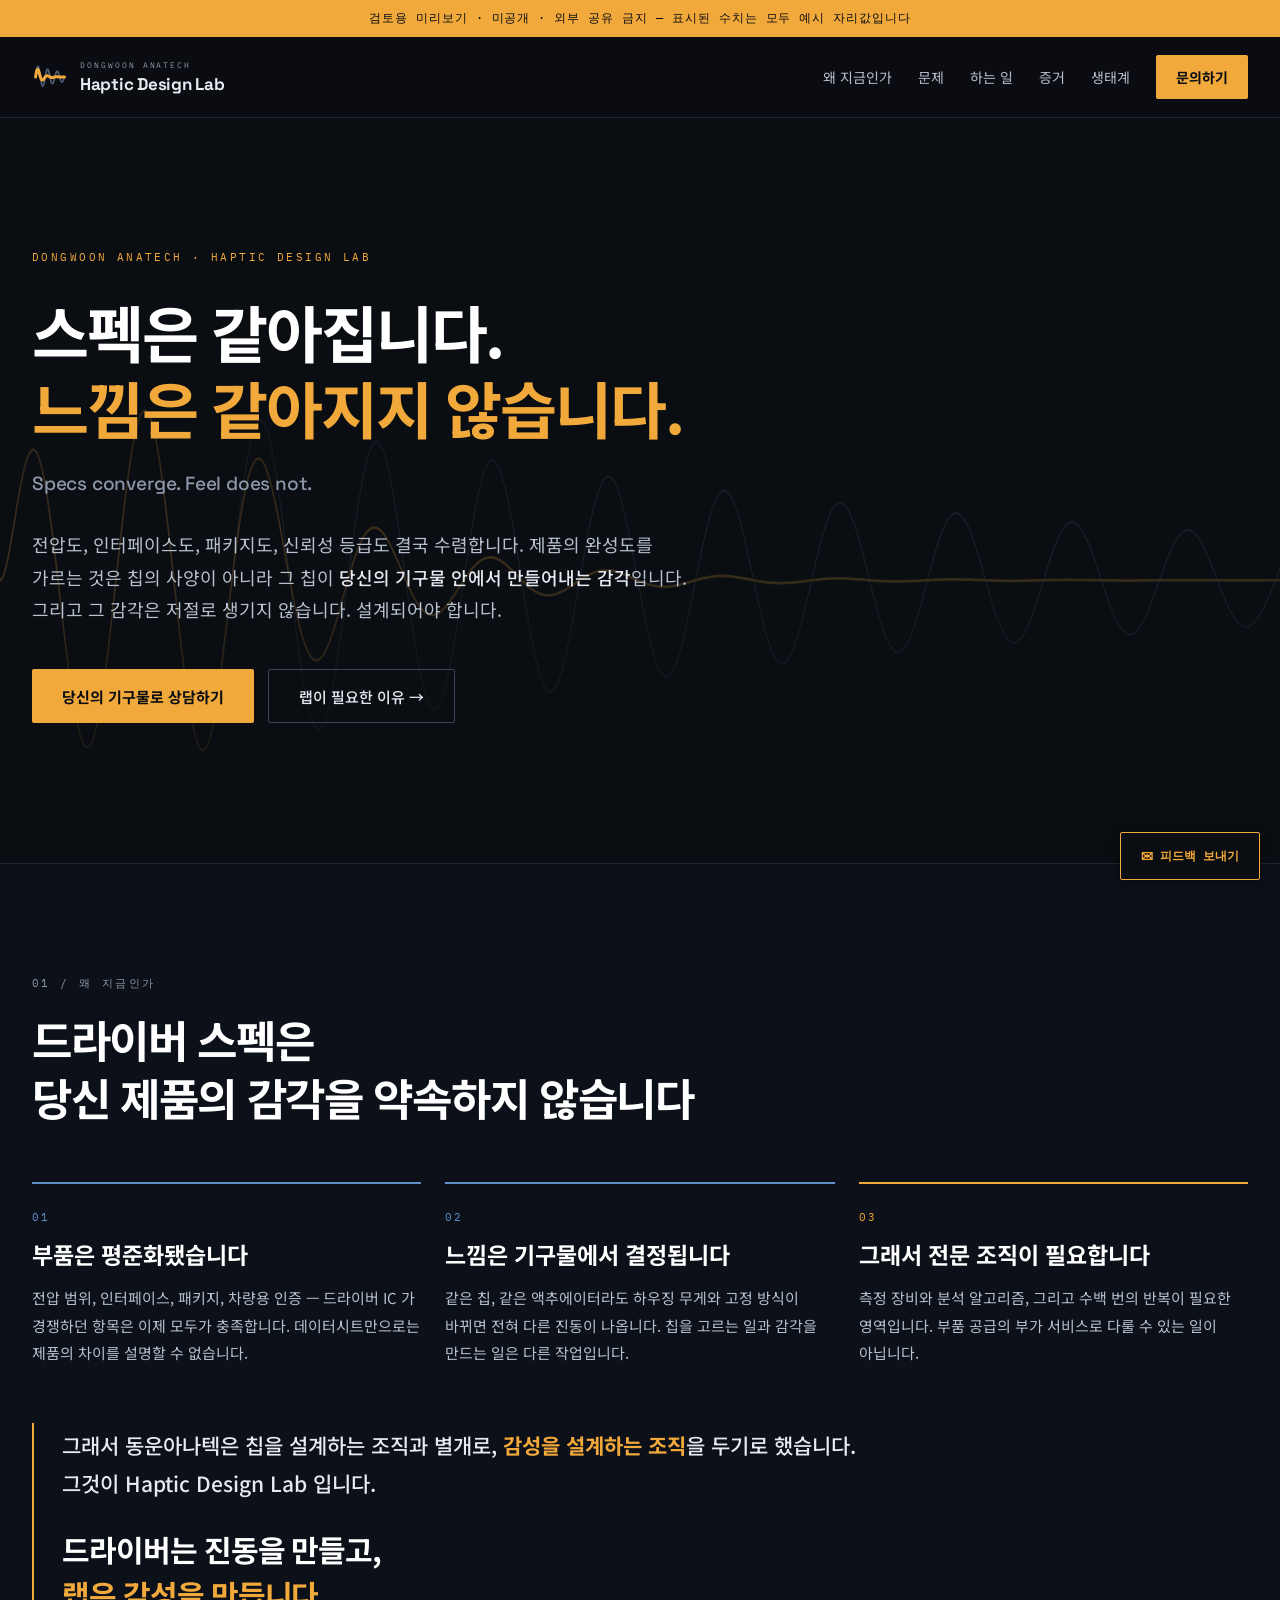
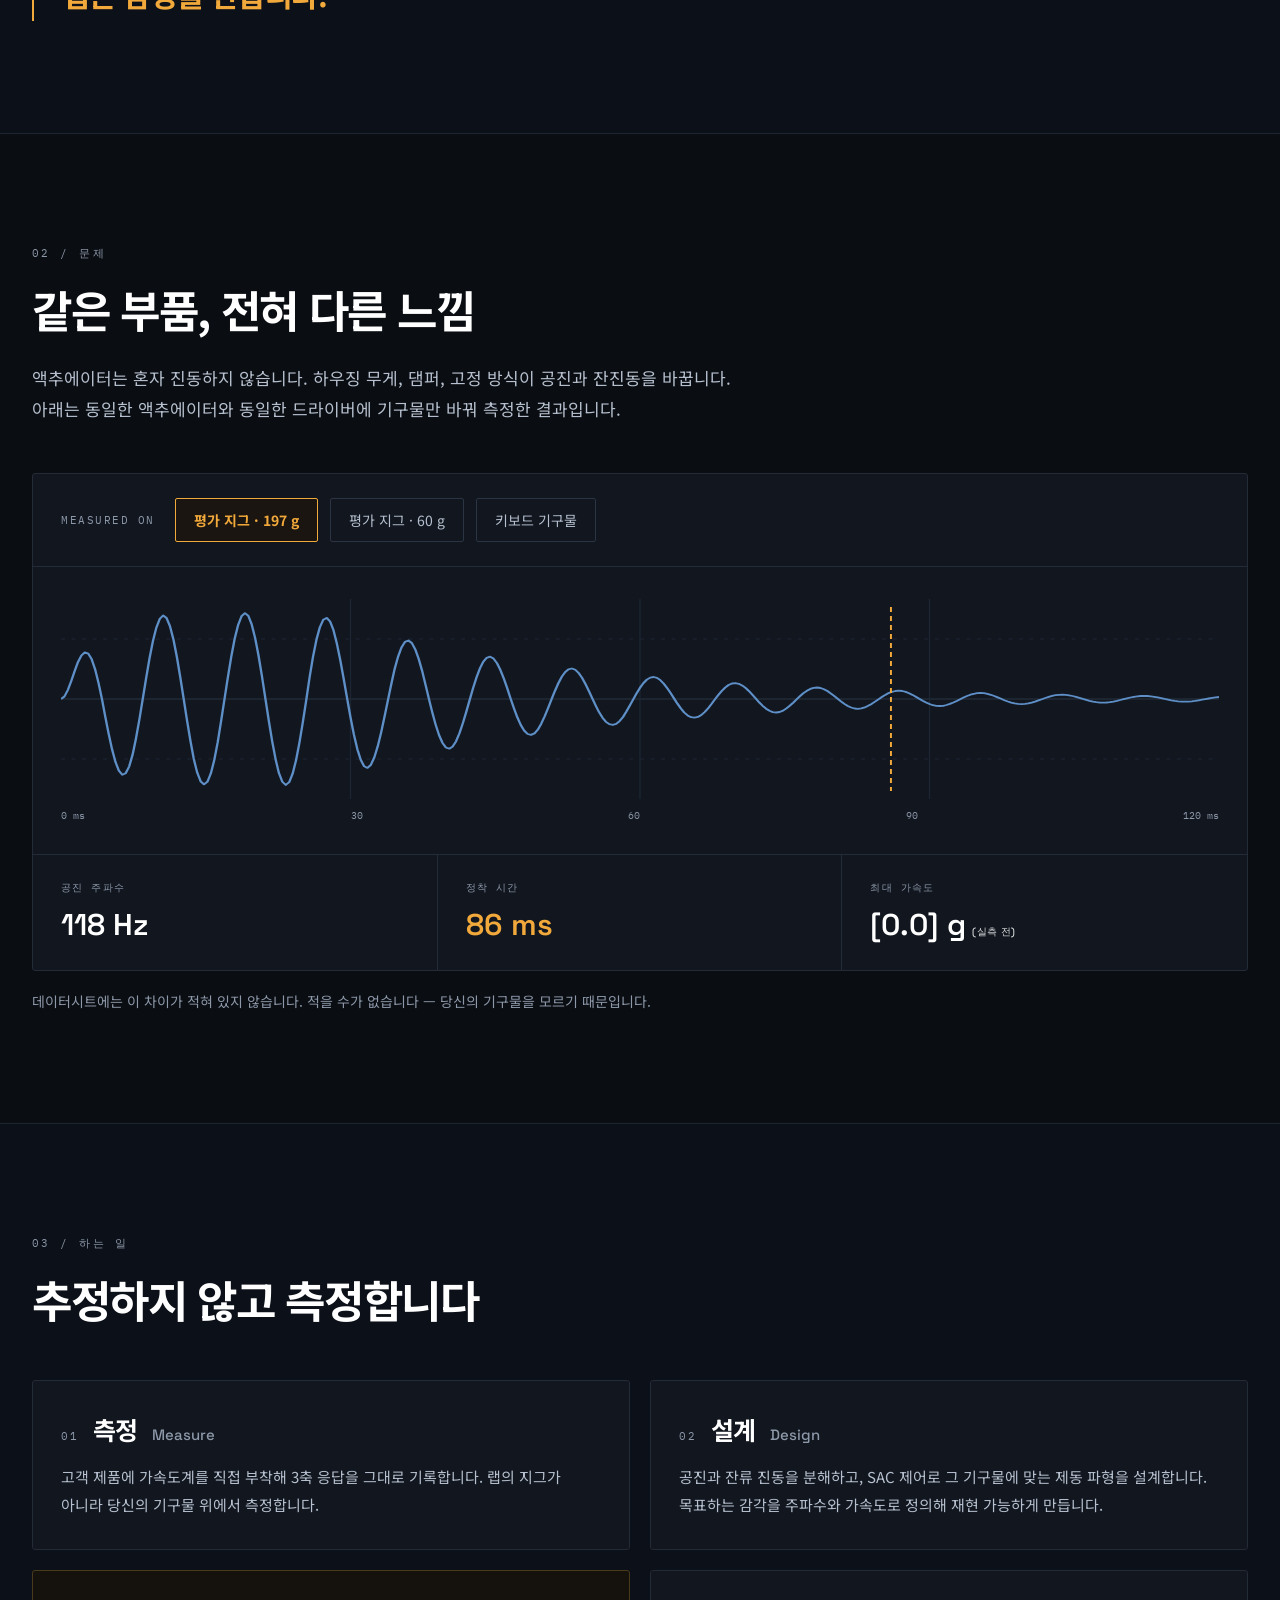
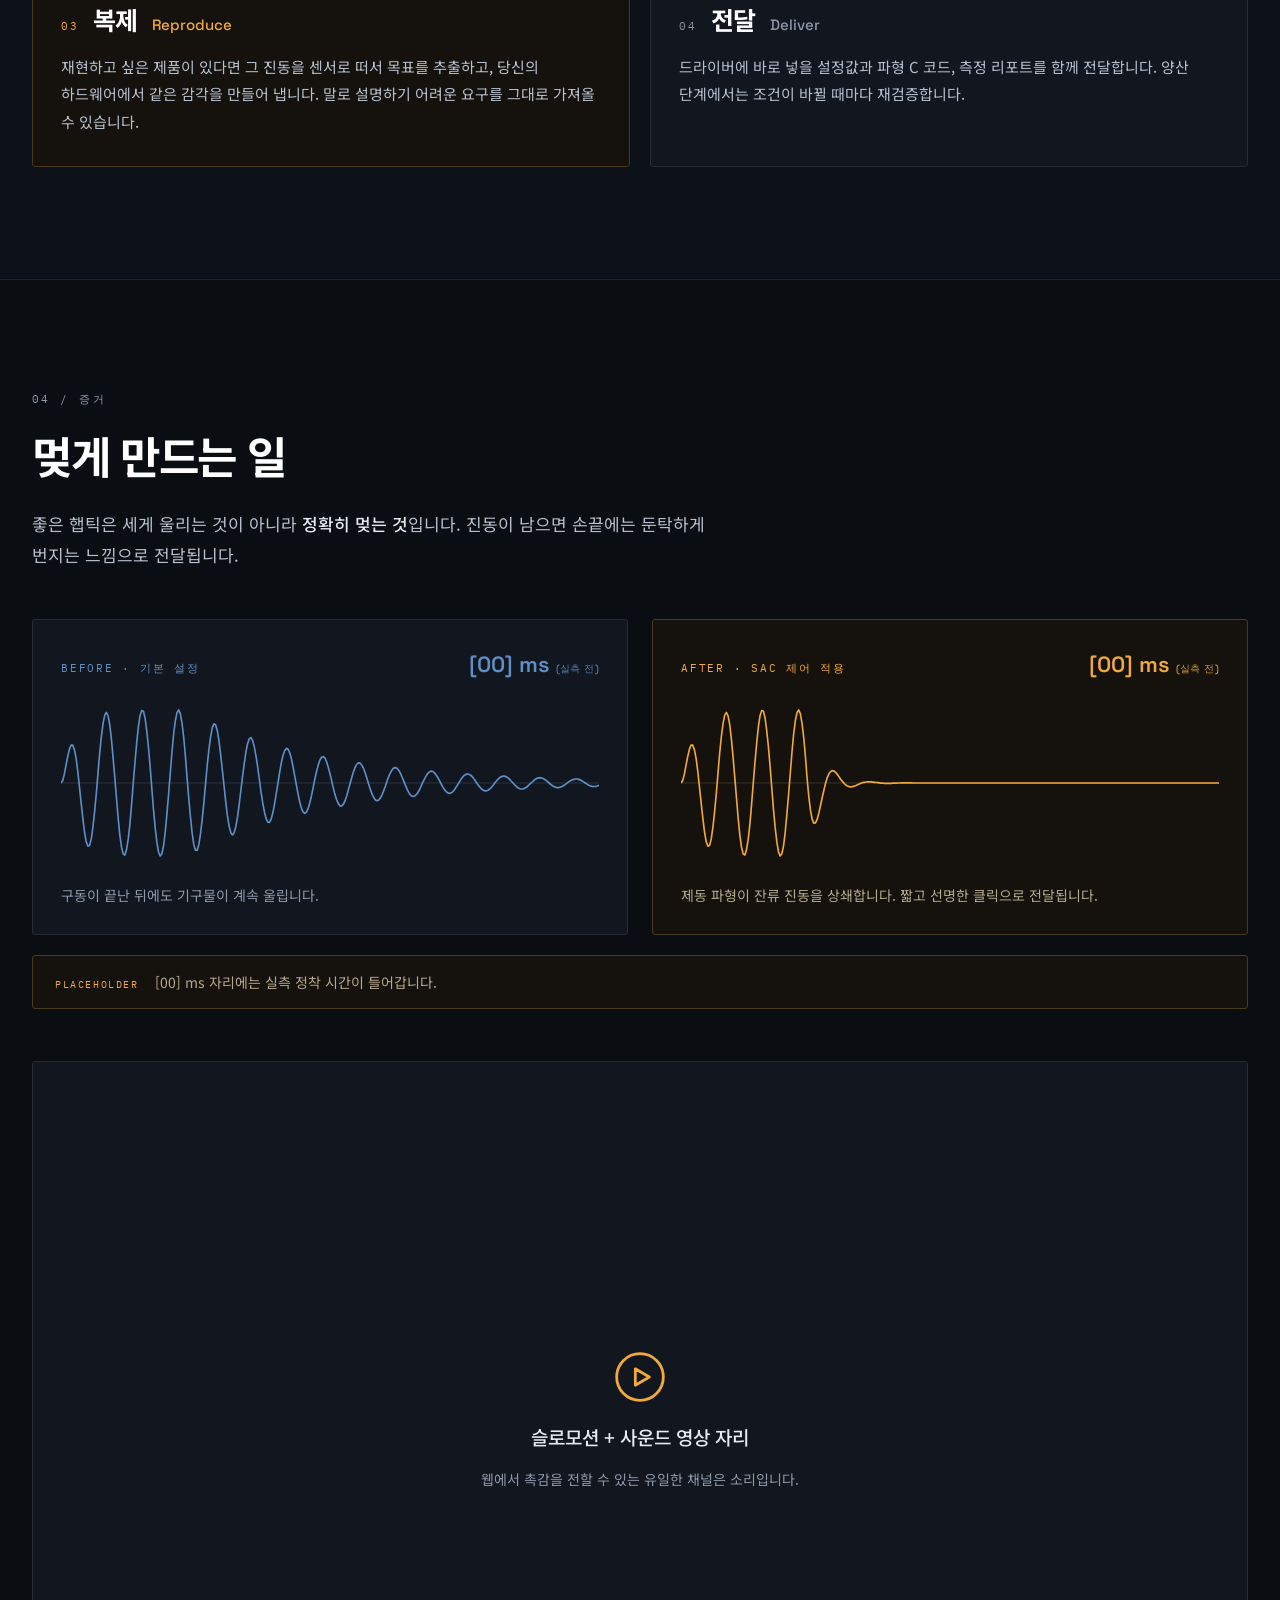
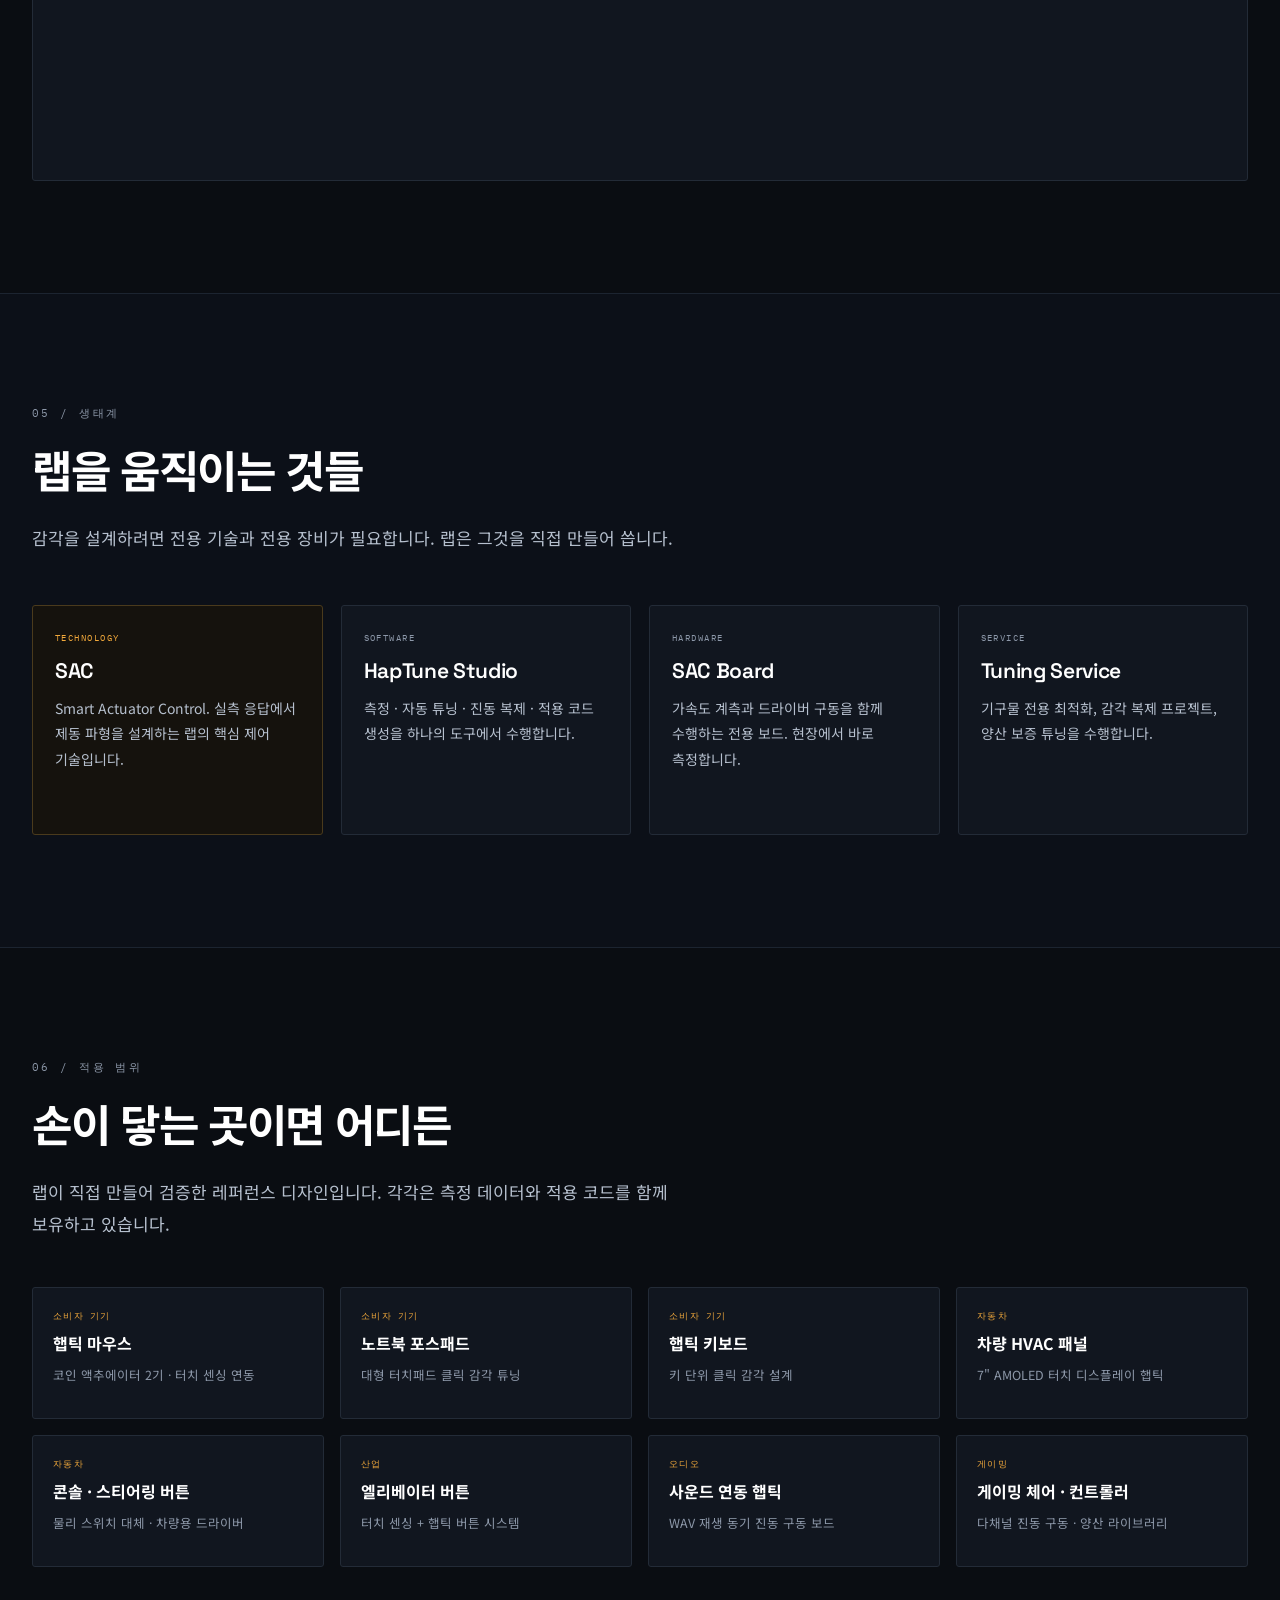
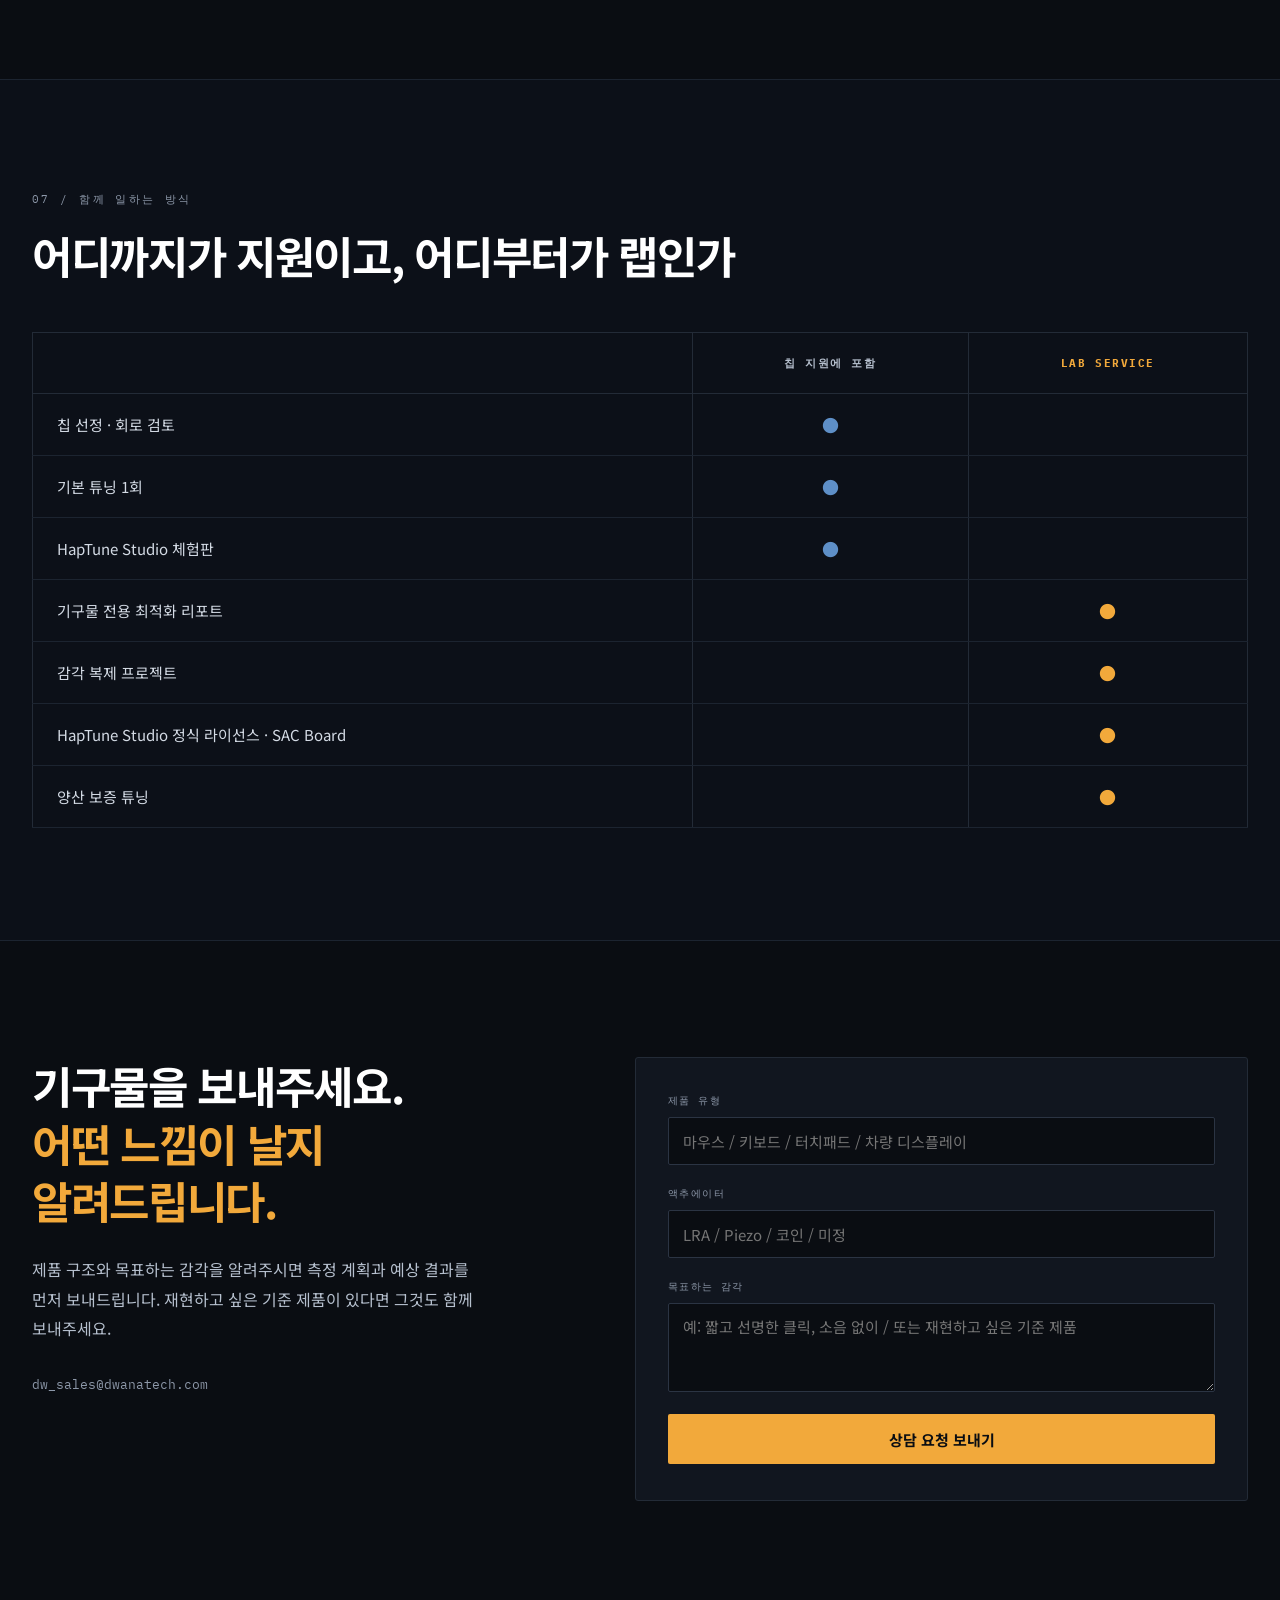
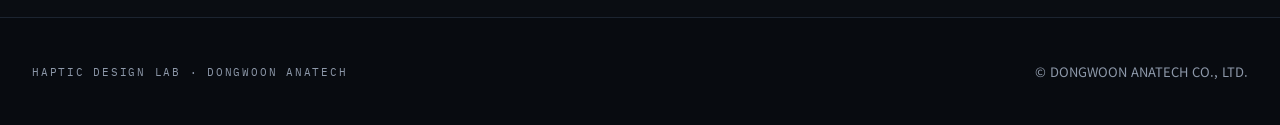
==== commit daa767ba: "Rewrite section 01 headline to shift the comparison axis off spec sheets The old "era" framing asser" ====
--- a/index.html
+++ b/index.html
@@ -82,7 +82,7 @@
     <div style="max-width: 1240px; margin: 0 auto; padding: 112px 32px">
       <p style="font-family: 'IBM Plex Mono', monospace; font-size: 11px; letter-spacing: 0.22em; color: #8D98A9">01 / 왜 지금인가</p>
       <h2 style="margin-top: 20px; font-size: 44px; font-weight: 700; letter-spacing: -0.03em; line-height: 1.3; max-width: 820px; color: #FFFFFF">
-        부품으로 겨루던 시대가 끝나고,<br>감각으로 겨루는 시대가 왔습니다
+        드라이버 스펙은<br>당신 제품의 감각을 약속하지 않습니다
       </h2>
 
       <div style="margin-top: 56px; display: grid; grid-template-columns: repeat(3, minmax(0, 1fr)); gap: 24px">
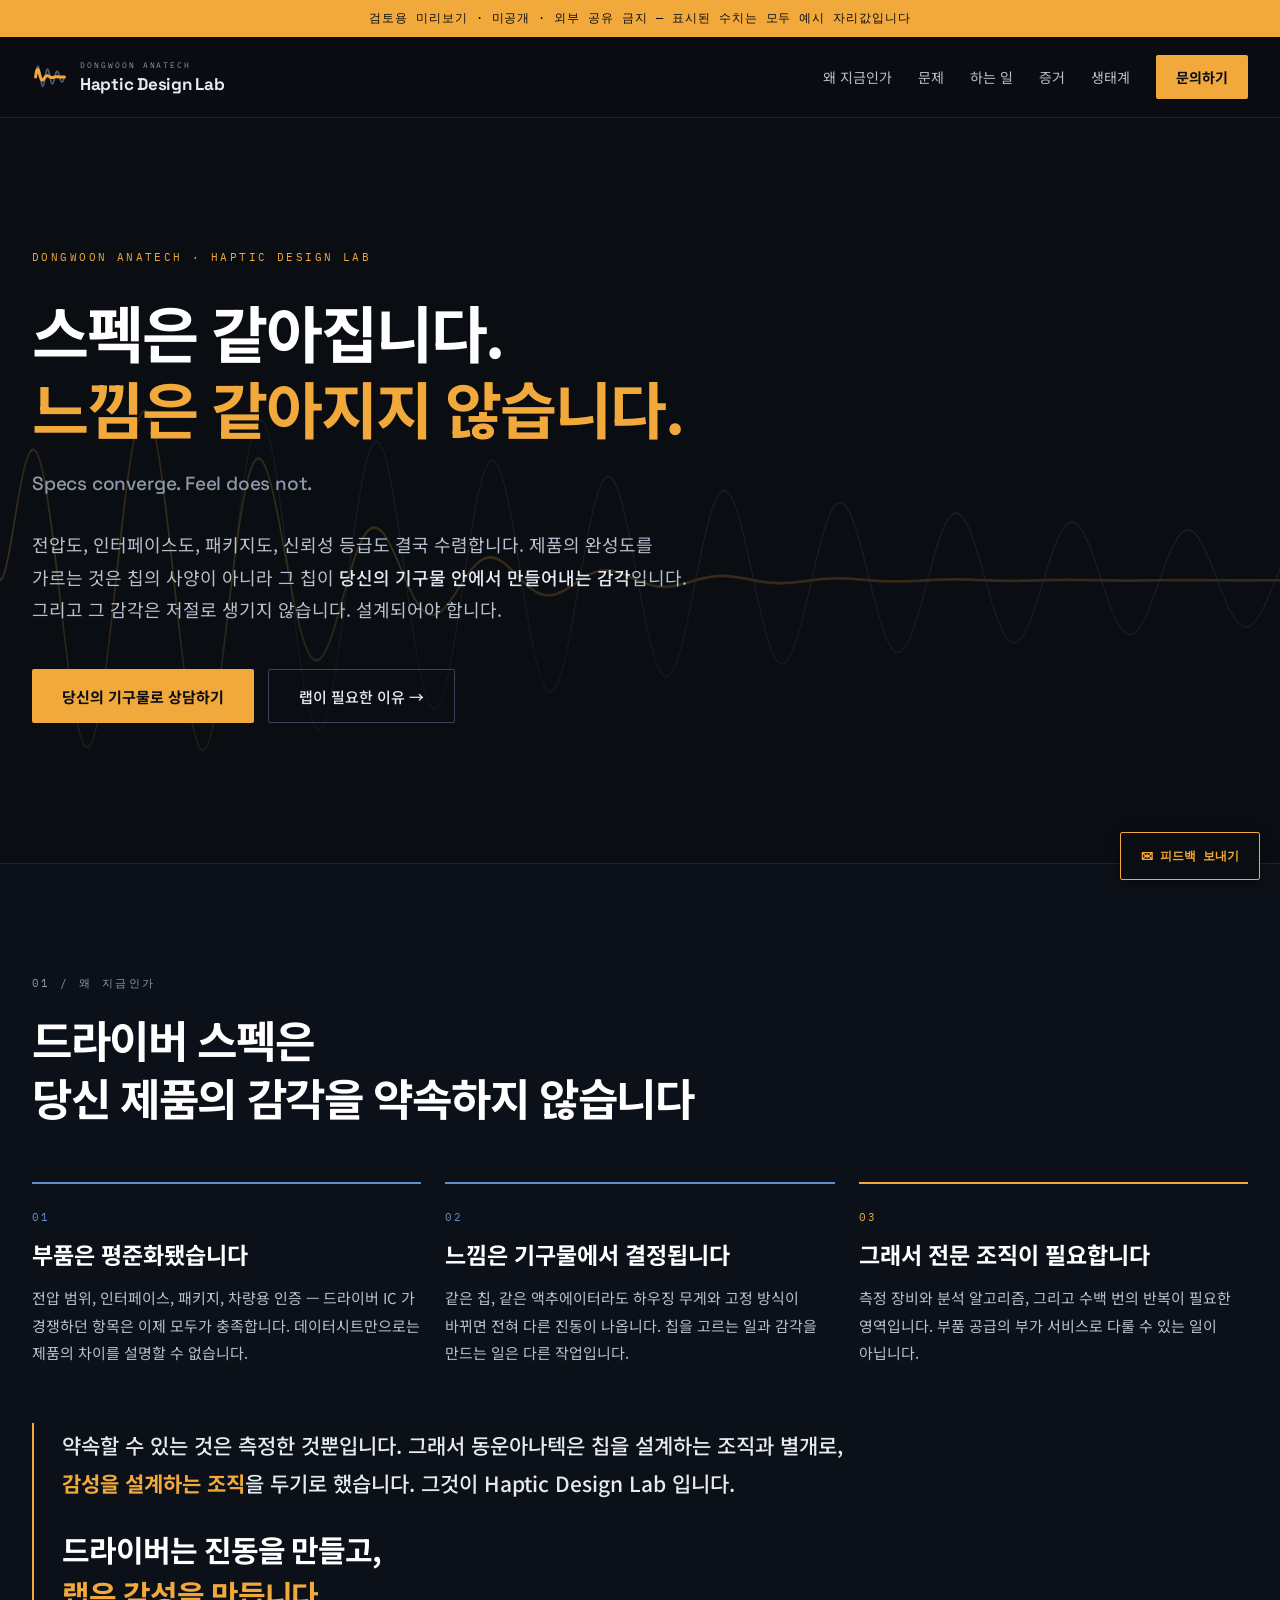
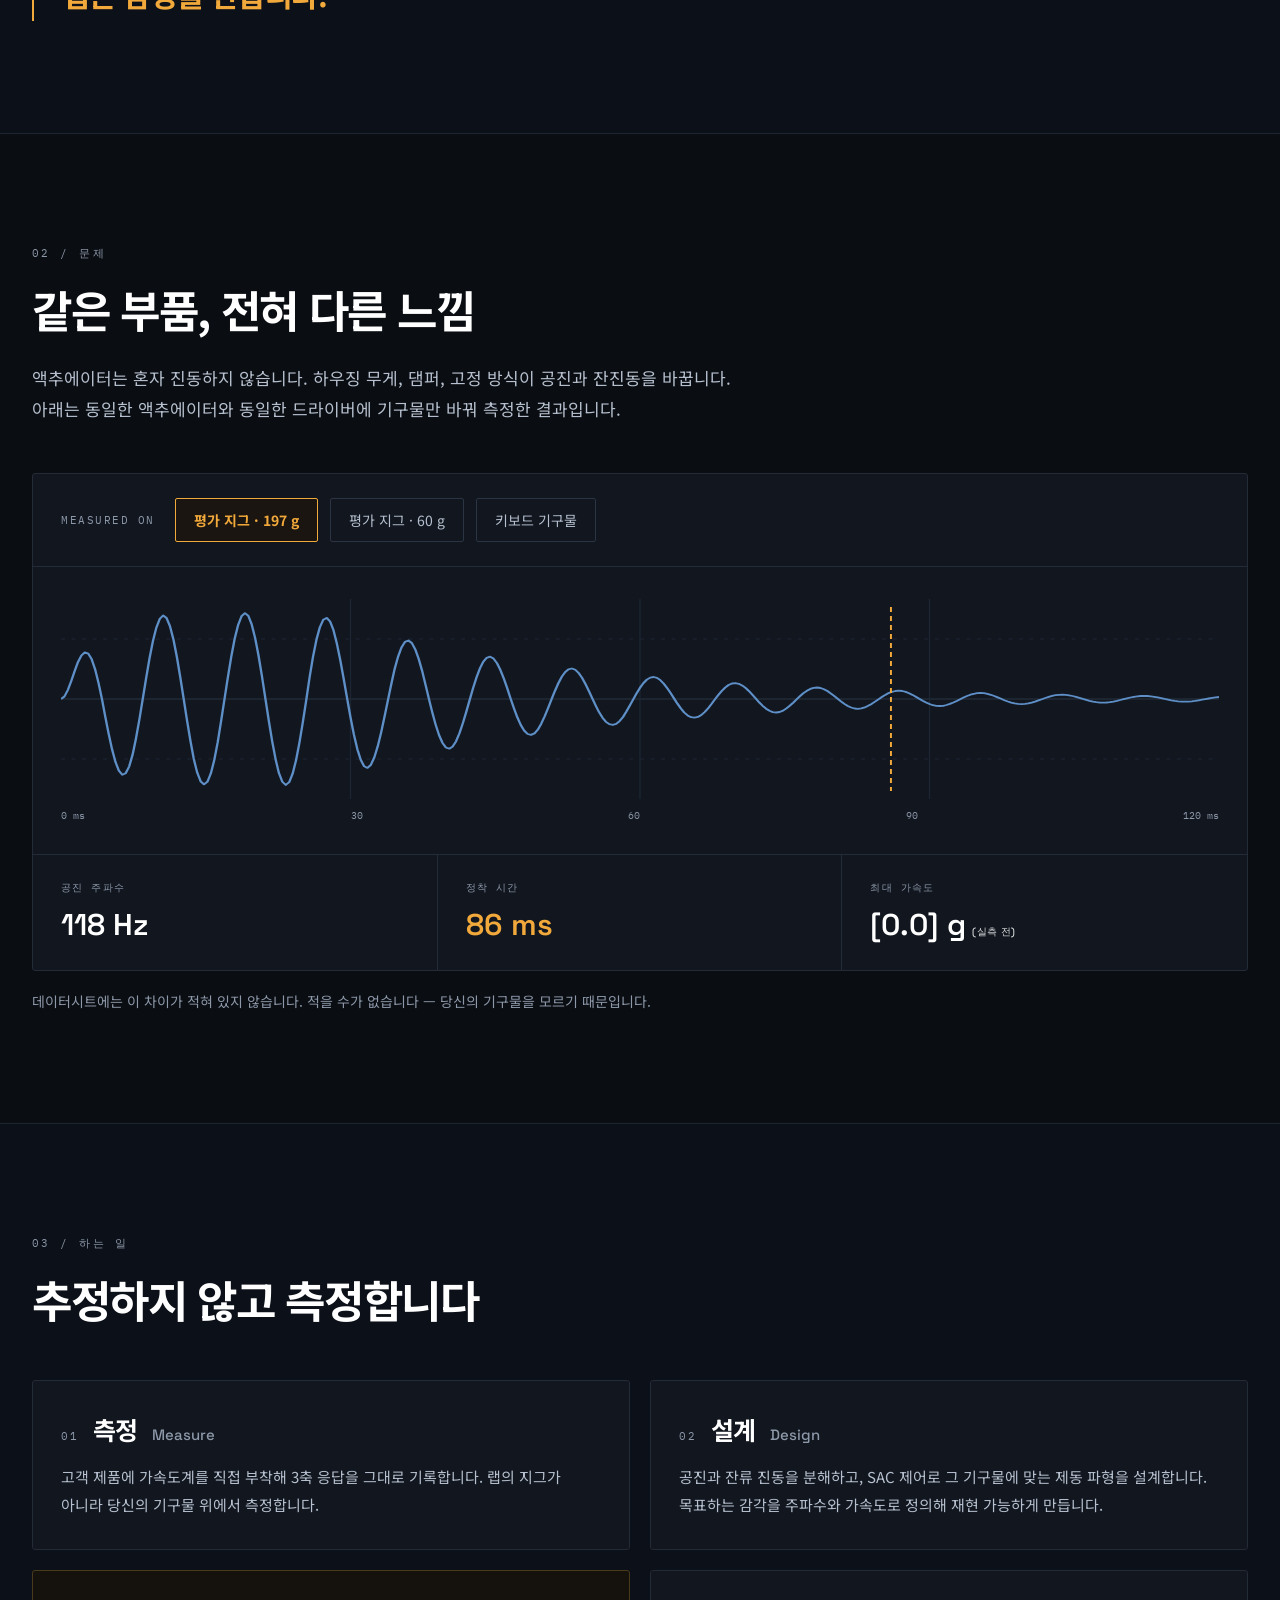
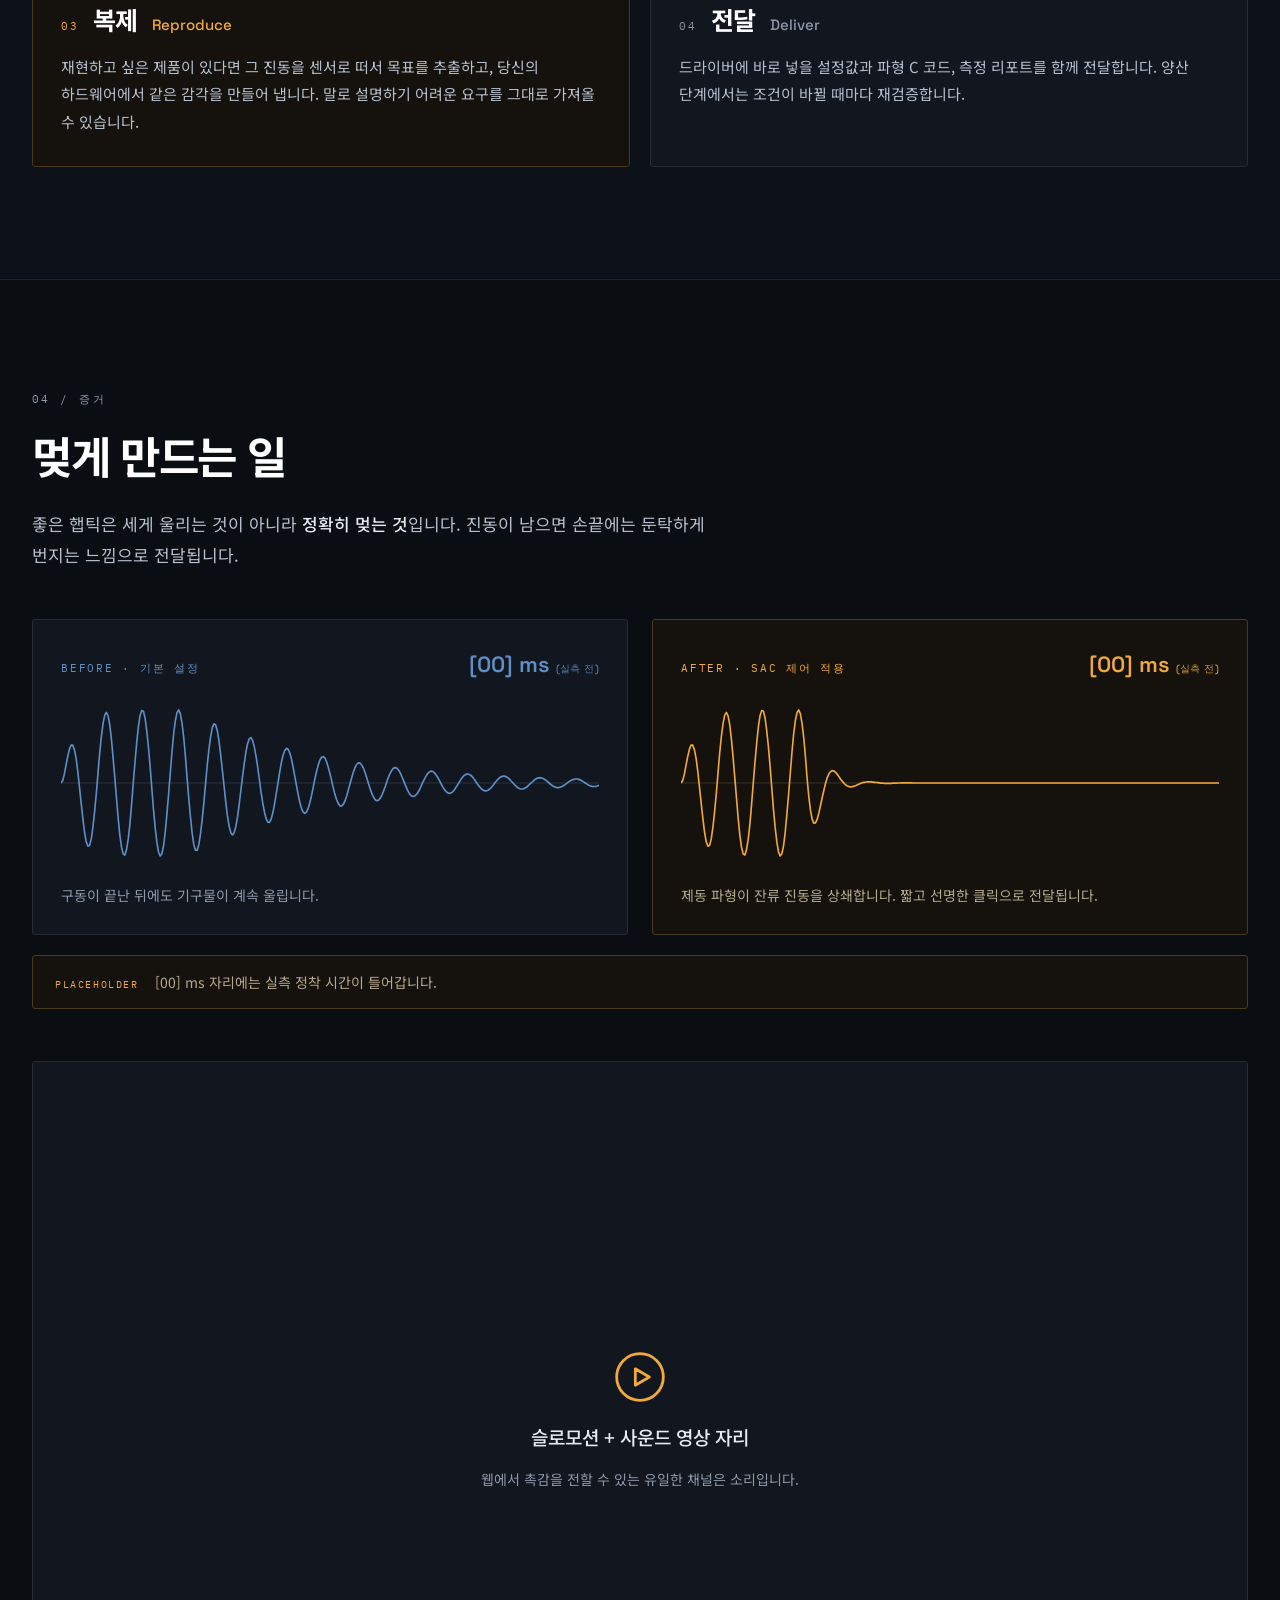
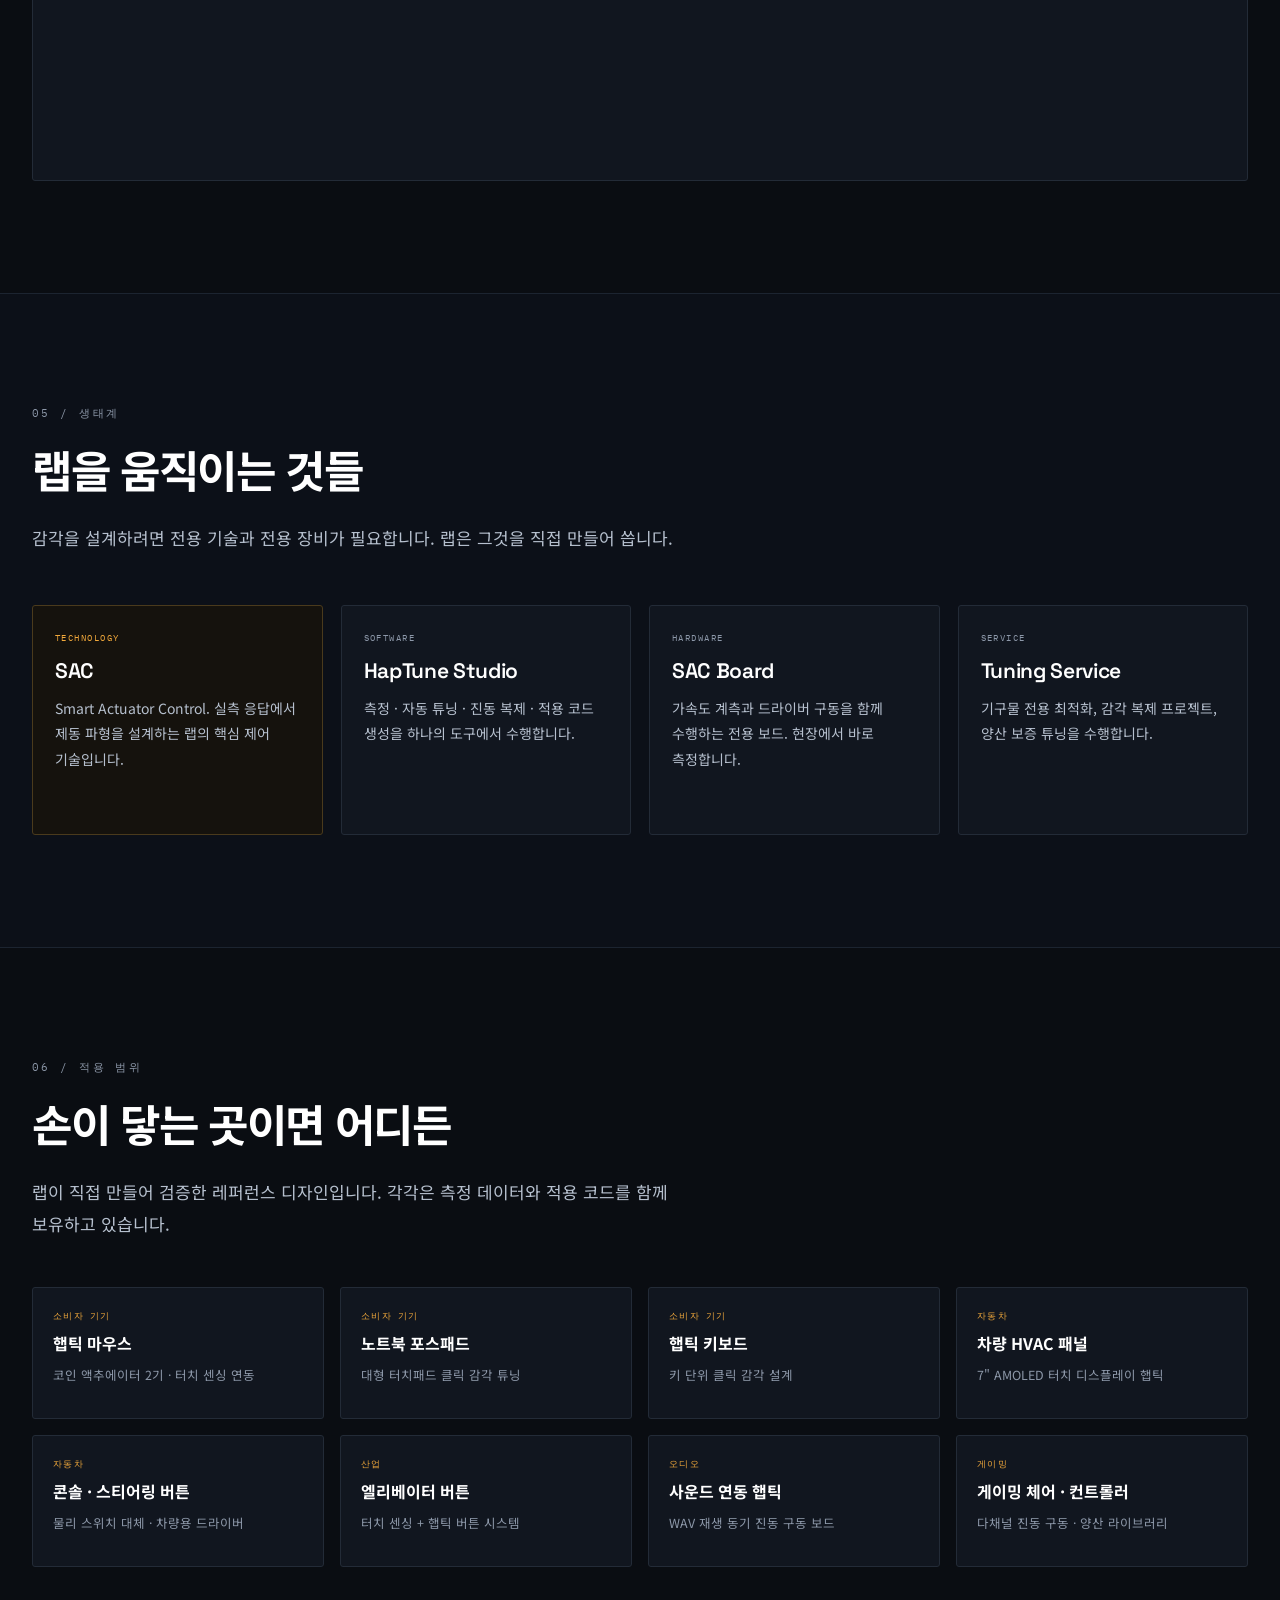
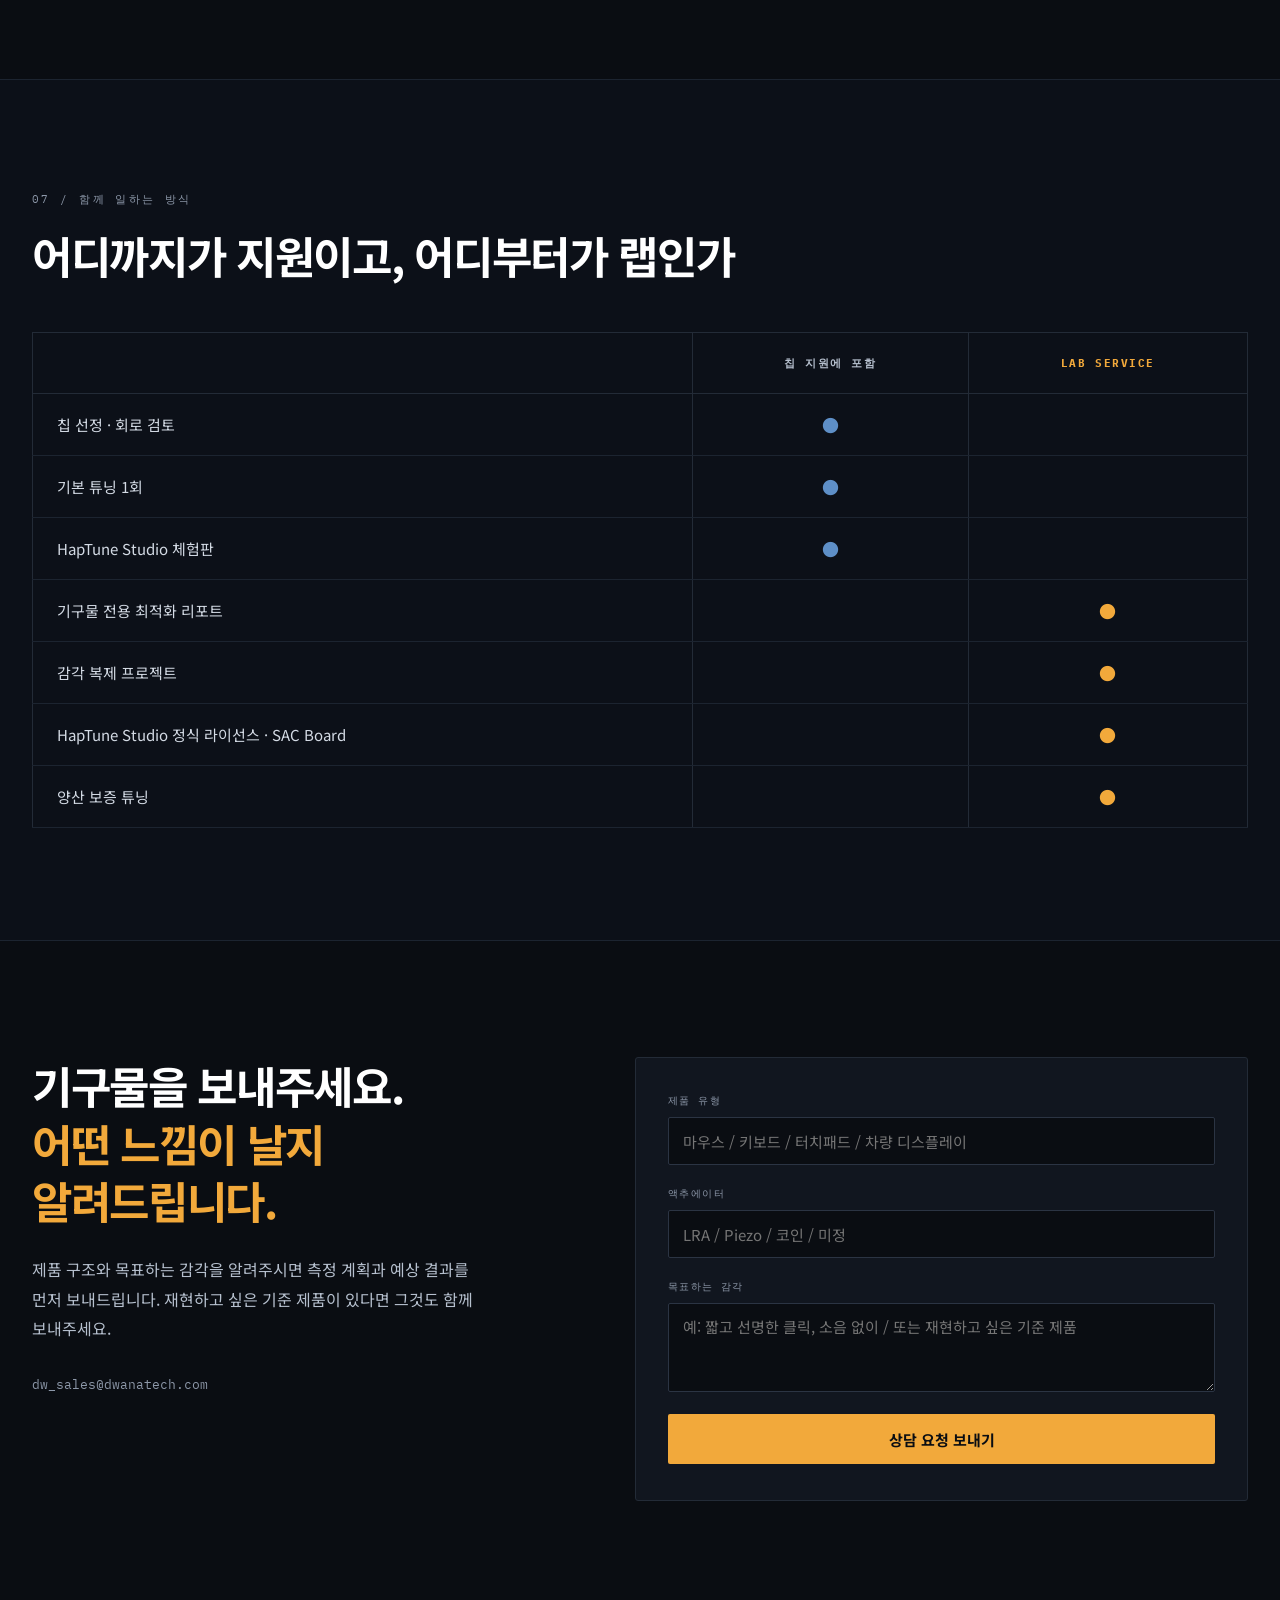
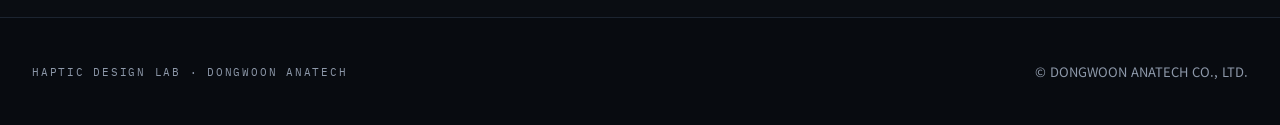
==== commit d5876693: "Connect the lab declaration to the new headline's promise framing Section 01 now denies that specs p" ====
--- a/index.html
+++ b/index.html
@@ -105,7 +105,7 @@
 
       <div style="margin-top: 56px; border-left: 2px solid #F2A93B; padding: 4px 0 4px 28px; max-width: 840px">
         <p style="font-size: 21px; line-height: 1.8; font-weight: 500; color: #E6EBF2">
-          그래서 동운아나텍은 칩을 설계하는 조직과 별개로, <strong style="color: #F2A93B; font-weight: 700">감성을 설계하는 조직</strong>을 두기로 했습니다. 그것이 Haptic Design Lab 입니다.
+          약속할 수 있는 것은 측정한 것뿐입니다. 그래서 동운아나텍은 칩을 설계하는 조직과 별개로, <strong style="color: #F2A93B; font-weight: 700">감성을 설계하는 조직</strong>을 두기로 했습니다. 그것이 Haptic Design Lab 입니다.
         </p>
         <p style="margin-top: 24px; font-size: 30px; line-height: 1.5; font-weight: 700; letter-spacing: -0.035em; color: #FFFFFF">
           드라이버는 진동을 만들고,<br><span style="color: #F2A93B">랩은 감성을 만듭니다.</span>
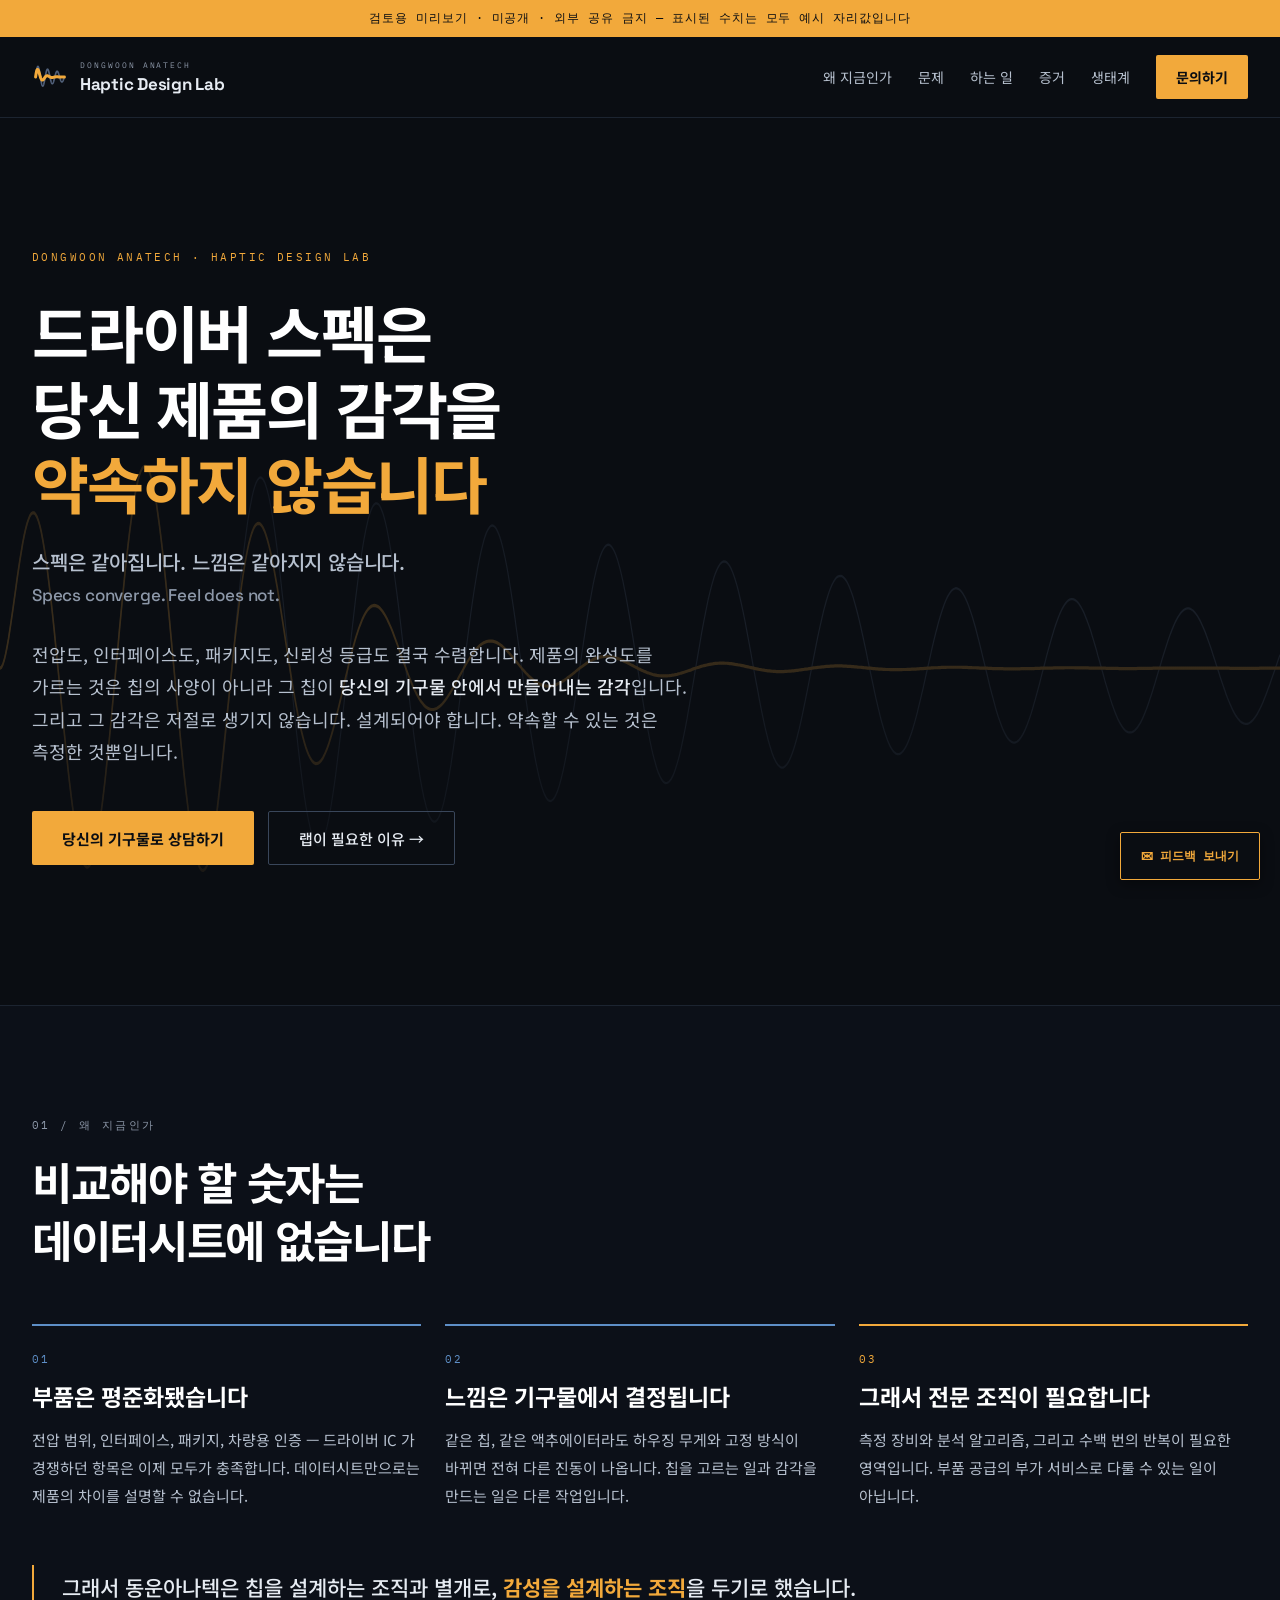
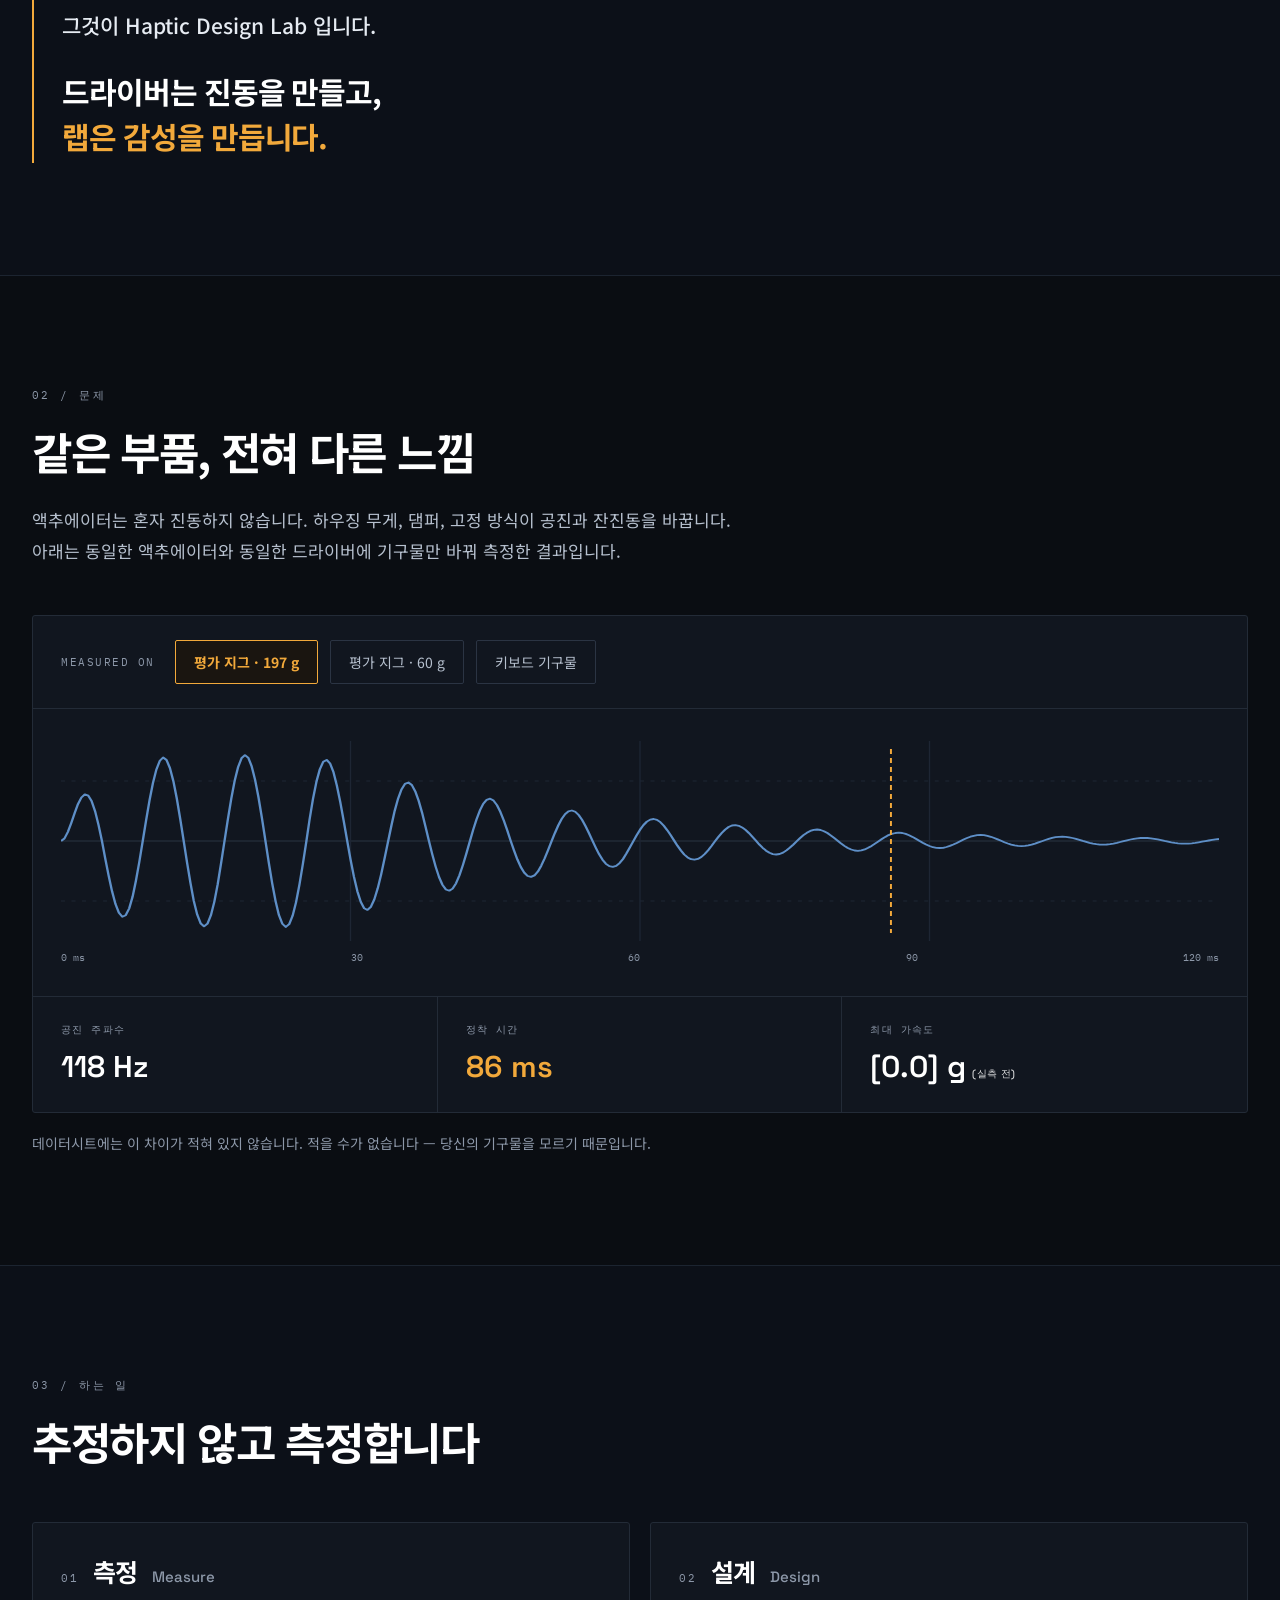
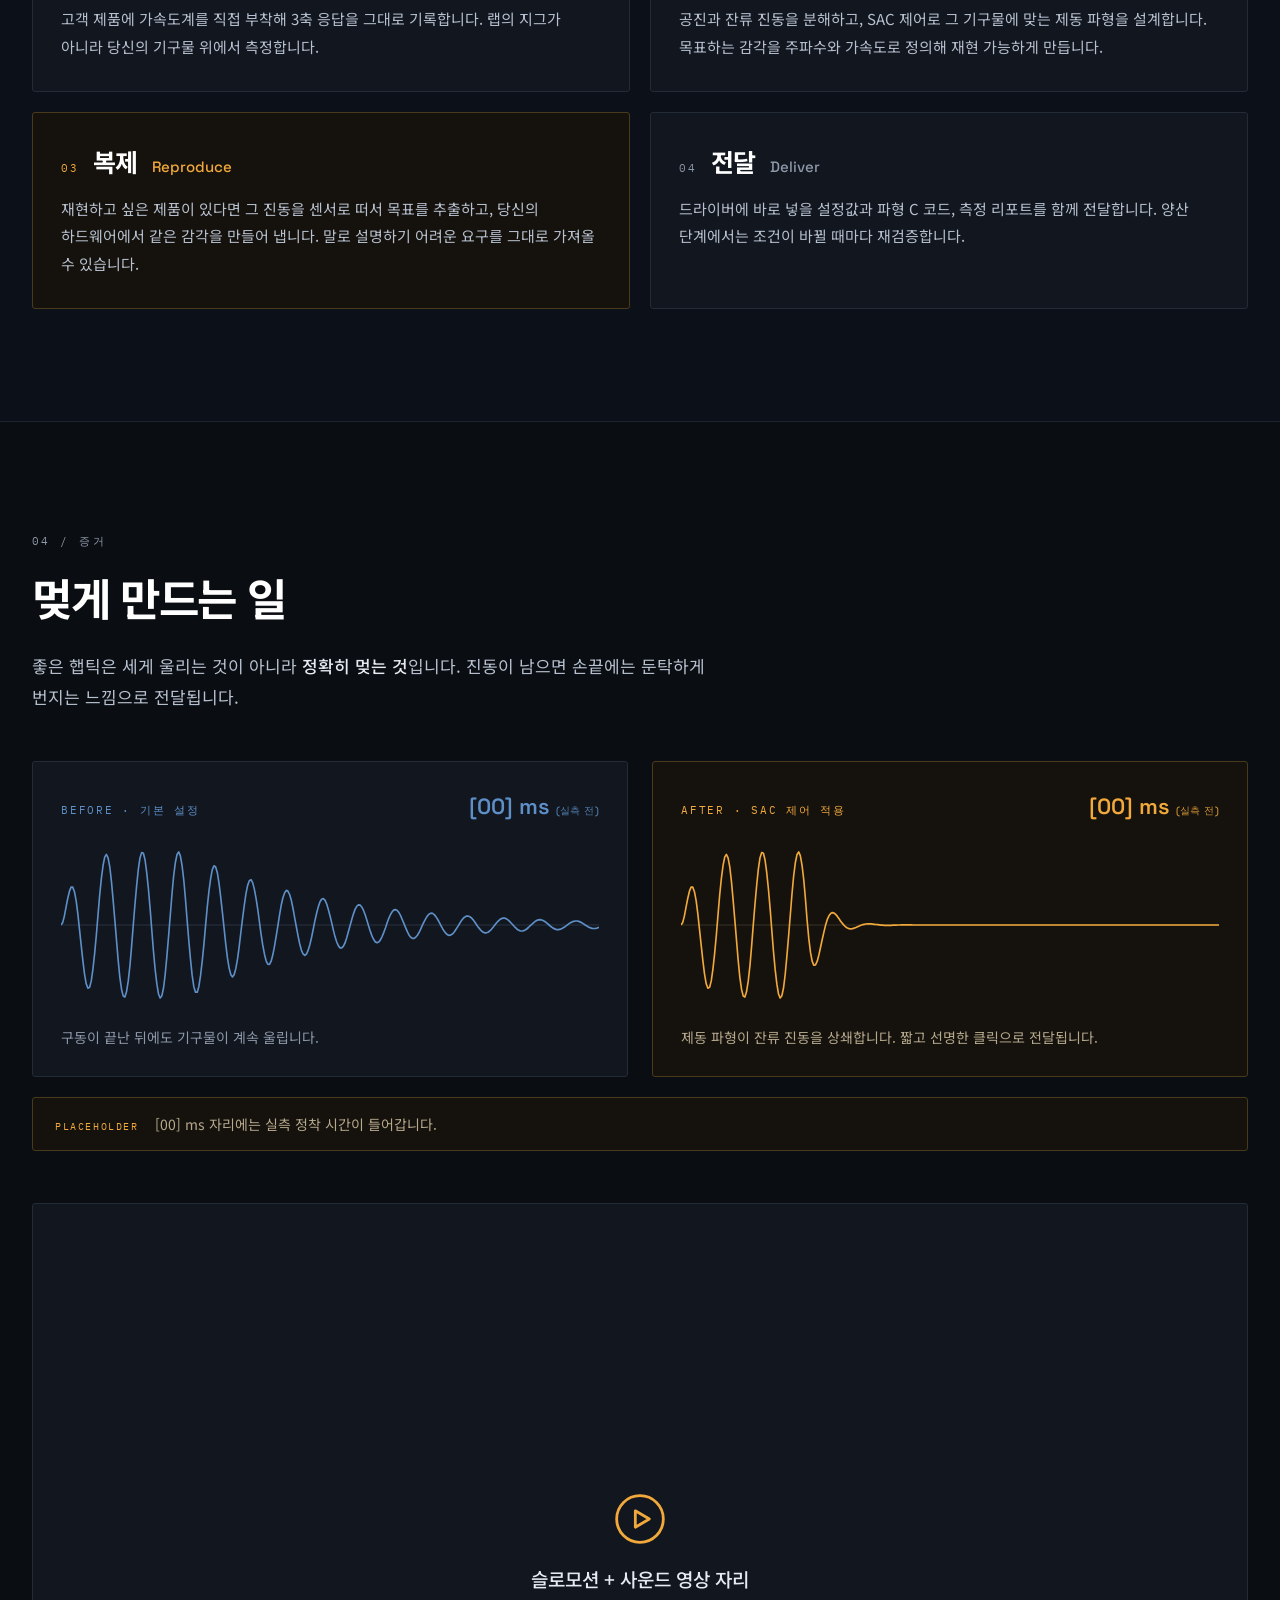
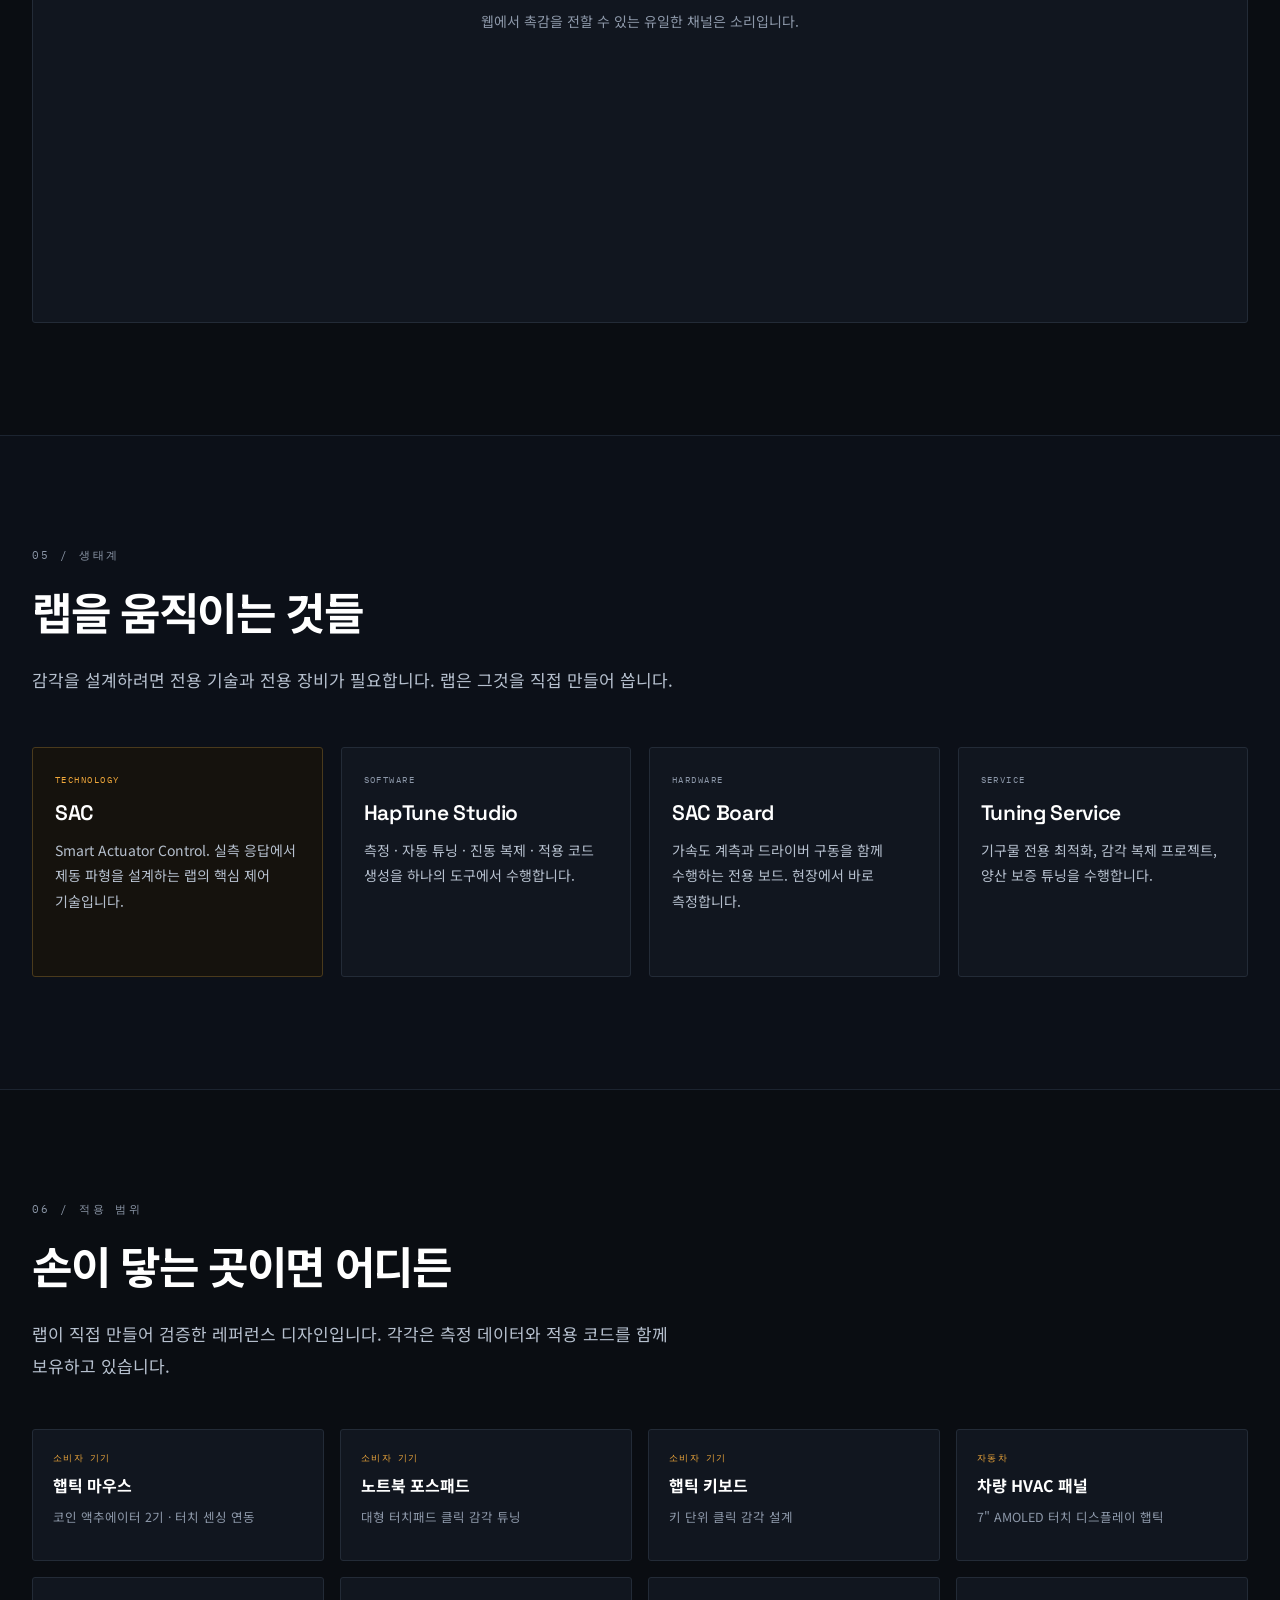
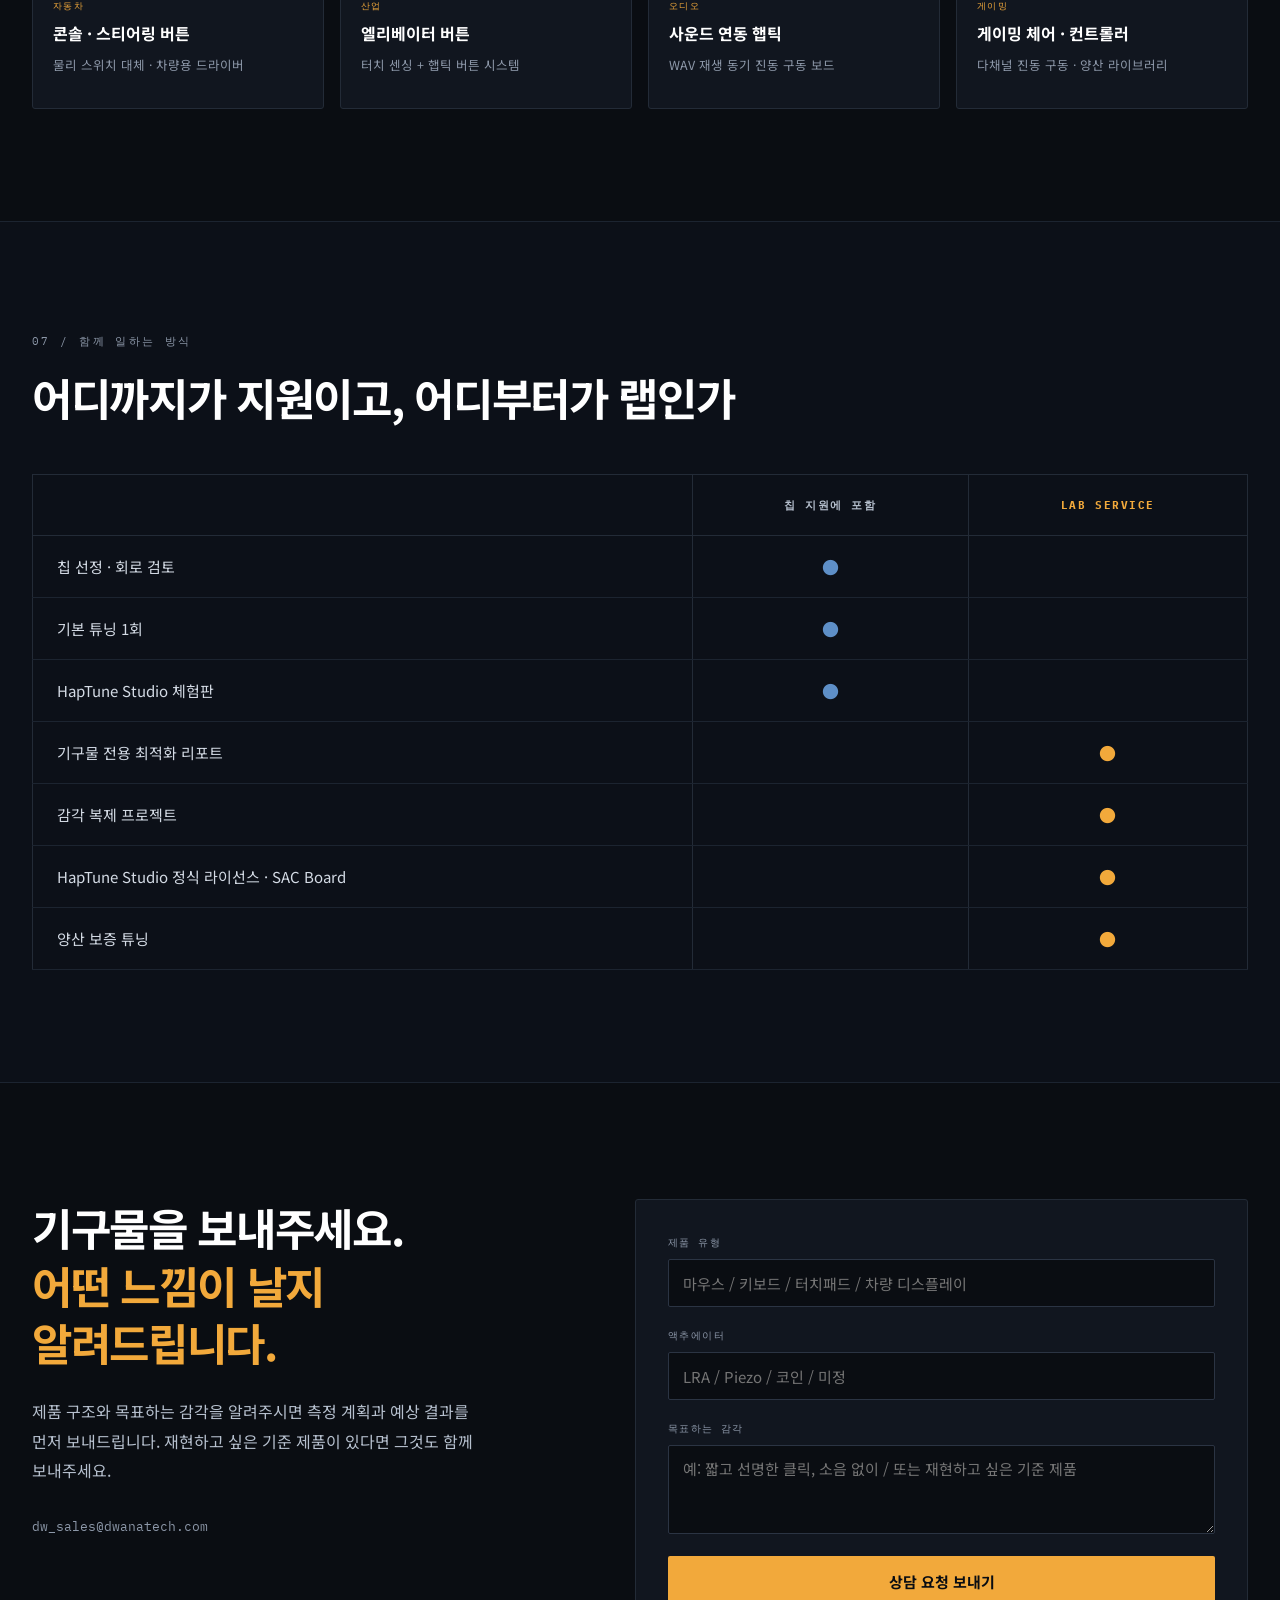
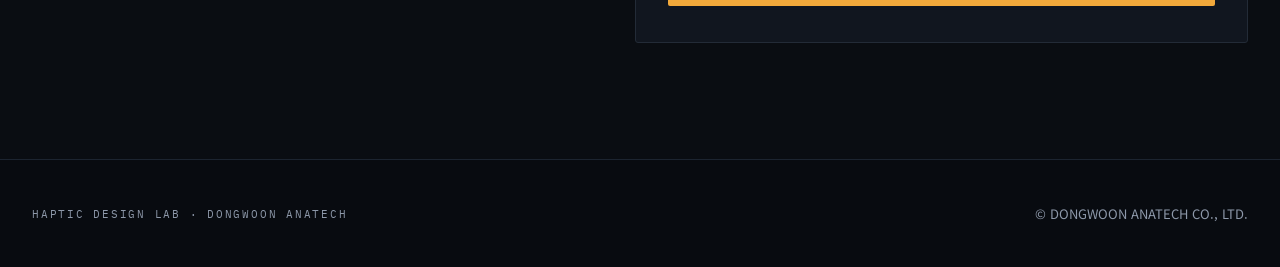
==== commit e88439c0: "Promote the promise frame to the hero and move section 01 to the next beat The hero led with "specs " ====
--- a/index.html
+++ b/index.html
@@ -14,7 +14,7 @@
 h1, h2, h3 { margin: 0; }
 p { margin: 0; }
 
-.preview-banner{position:sticky;top:0;z-index:999;background:#F2A93B;color:#0A0D12;font-family:'IBM Plex Mono',monospace;font-size:12px;letter-spacing:.08em;padding:10px 20px;display:flex;flex-wrap:wrap;gap:8px 16px;align-items:center;justify-content:center;text-align:center}
+.preview-banner{background:#F2A93B;color:#0A0D12;font-family:'IBM Plex Mono',monospace;font-size:12px;letter-spacing:.08em;padding:10px 20px;display:flex;flex-wrap:wrap;gap:8px 16px;align-items:center;justify-content:center;text-align:center}
 .preview-feedback{position:fixed;right:20px;bottom:20px;z-index:999;display:inline-flex;align-items:center;min-height:46px;padding:0 20px;border-radius:2px;background:#0A0D12;color:#F2A93B;border:1px solid #F2A93B;font-family:'IBM Plex Mono',monospace;font-size:12px;font-weight:700;text-decoration:none;box-shadow:0 4px 14px rgba(0,0,0,.4)}
 .unmeasured{font-size:10px;font-weight:500;letter-spacing:.04em;opacity:.85;margin-left:6px}
 
@@ -29,7 +29,7 @@
 <div style="width: 100%; background: #0A0D12; overflow-x: hidden">
 
   <!-- ============ NAV ============ -->
-  <header style="border-bottom: 1px solid #1C2430; background: rgba(10,13,18,0.92)">
+  <header style="border-bottom: 1px solid #1C2430; background: #0A0D12">
     <div style="max-width: 1240px; margin: 0 auto; padding: 18px 32px; display: flex; flex-wrap: wrap; align-items: center; gap: 18px 32px">
       <a href="#top" style="text-decoration: none; display: flex; align-items: center; gap: 12px">
         <svg viewBox="0 0 120 120" width="36" height="36" aria-hidden="true" style="display: block; color: #F2A93B; flex: none">
@@ -64,11 +64,12 @@
     <div style="position: relative; max-width: 1240px; margin: 0 auto; padding: 132px 32px 140px">
       <p style="font-family: 'IBM Plex Mono', monospace; font-size: 11px; letter-spacing: 0.22em; color: #F2A93B; margin-bottom: 30px">DONGWOON ANATECH · HAPTIC DESIGN LAB</p>
       <h1 style="font-size: 62px; line-height: 1.22; font-weight: 700; letter-spacing: -0.035em; max-width: 880px; color: #FFFFFF">
-        스펙은 같아집니다.<br><span style="color: #F2A93B">느낌은 같아지지 않습니다.</span>
+        드라이버 스펙은<br>당신 제품의 감각을<br><span style="color: #F2A93B">약속하지 않습니다</span>
       </h1>
-      <p style="margin-top: 26px; font-family: 'Space Grotesk', sans-serif; font-size: 19px; font-weight: 500; letter-spacing: -0.01em; color: #8D98A9">Specs converge. Feel does not.</p>
+      <p style="margin-top: 26px; font-size: 20px; font-weight: 500; letter-spacing: -0.01em; color: #B6C0CE">스펙은 같아집니다. 느낌은 같아지지 않습니다.</p>
+      <p style="margin-top: 8px; font-family: 'Space Grotesk', sans-serif; font-size: 17px; font-weight: 500; letter-spacing: -0.01em; color: #8D98A9">Specs converge. Feel does not.</p>
       <p style="margin-top: 32px; max-width: 660px; font-size: 18px; line-height: 1.8; color: #B6C0CE">
-        전압도, 인터페이스도, 패키지도, 신뢰성 등급도 결국 수렴합니다. 제품의 완성도를 가르는 것은 칩의 사양이 아니라 그 칩이 <strong style="color: #E6EBF2; font-weight: 500">당신의 기구물 안에서 만들어내는 감각</strong>입니다. 그리고 그 감각은 저절로 생기지 않습니다. 설계되어야 합니다.
+        전압도, 인터페이스도, 패키지도, 신뢰성 등급도 결국 수렴합니다. 제품의 완성도를 가르는 것은 칩의 사양이 아니라 그 칩이 <strong style="color: #E6EBF2; font-weight: 500">당신의 기구물 안에서 만들어내는 감각</strong>입니다. 그리고 그 감각은 저절로 생기지 않습니다. 설계되어야 합니다. 약속할 수 있는 것은 측정한 것뿐입니다.
       </p>
       <div style="margin-top: 44px; display: flex; flex-wrap: wrap; gap: 14px">
         <a href="#contact" style="display: inline-flex; align-items: center; min-height: 52px; padding: 0 30px; border-radius: 2px; background: #F2A93B; color: #0A0D12; font-size: 15px; font-weight: 700; text-decoration: none">당신의 기구물로 상담하기</a>
@@ -82,7 +83,7 @@
     <div style="max-width: 1240px; margin: 0 auto; padding: 112px 32px">
       <p style="font-family: 'IBM Plex Mono', monospace; font-size: 11px; letter-spacing: 0.22em; color: #8D98A9">01 / 왜 지금인가</p>
       <h2 style="margin-top: 20px; font-size: 44px; font-weight: 700; letter-spacing: -0.03em; line-height: 1.3; max-width: 820px; color: #FFFFFF">
-        드라이버 스펙은<br>당신 제품의 감각을 약속하지 않습니다
+        비교해야 할 숫자는<br>데이터시트에 없습니다
       </h2>
 
       <div style="margin-top: 56px; display: grid; grid-template-columns: repeat(3, minmax(0, 1fr)); gap: 24px">
@@ -105,7 +106,7 @@
 
       <div style="margin-top: 56px; border-left: 2px solid #F2A93B; padding: 4px 0 4px 28px; max-width: 840px">
         <p style="font-size: 21px; line-height: 1.8; font-weight: 500; color: #E6EBF2">
-          약속할 수 있는 것은 측정한 것뿐입니다. 그래서 동운아나텍은 칩을 설계하는 조직과 별개로, <strong style="color: #F2A93B; font-weight: 700">감성을 설계하는 조직</strong>을 두기로 했습니다. 그것이 Haptic Design Lab 입니다.
+          그래서 동운아나텍은 칩을 설계하는 조직과 별개로, <strong style="color: #F2A93B; font-weight: 700">감성을 설계하는 조직</strong>을 두기로 했습니다. 그것이 Haptic Design Lab 입니다.
         </p>
         <p style="margin-top: 24px; font-size: 30px; line-height: 1.5; font-weight: 700; letter-spacing: -0.035em; color: #FFFFFF">
           드라이버는 진동을 만들고,<br><span style="color: #F2A93B">랩은 감성을 만듭니다.</span>
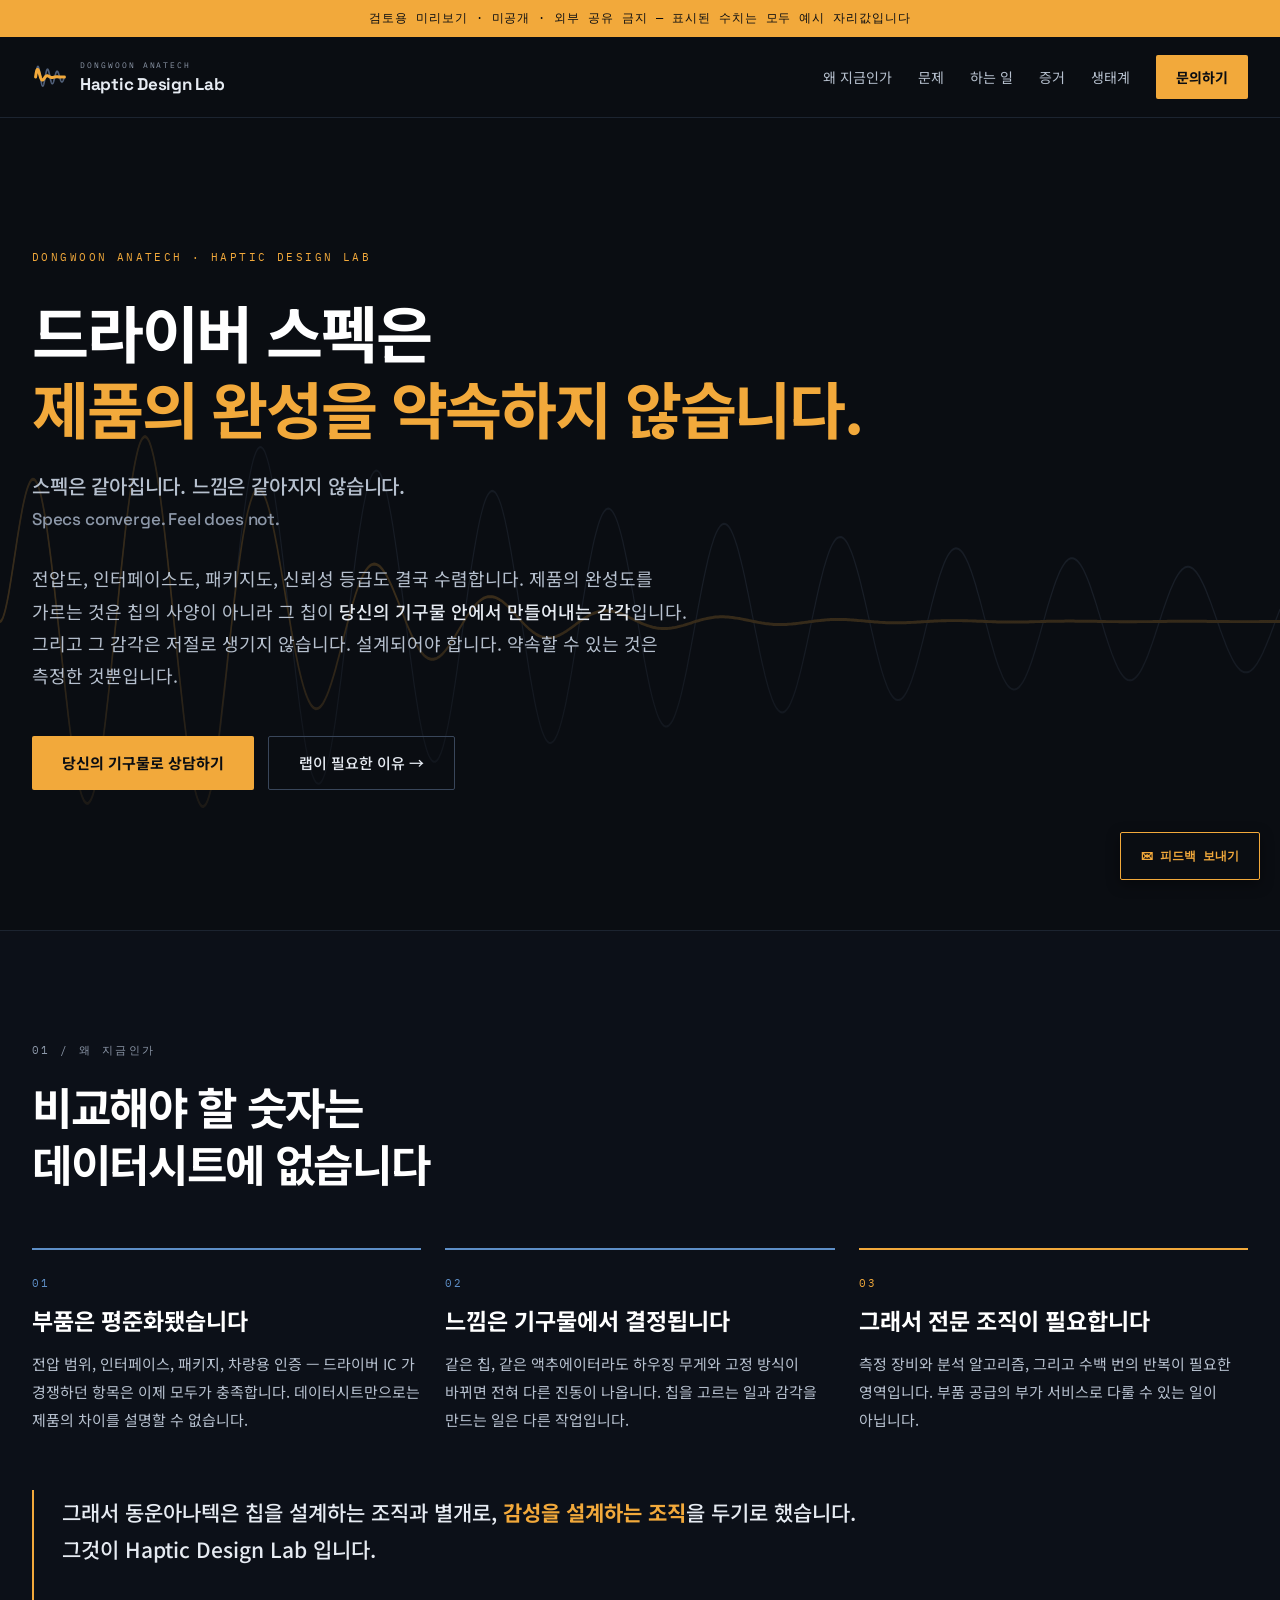
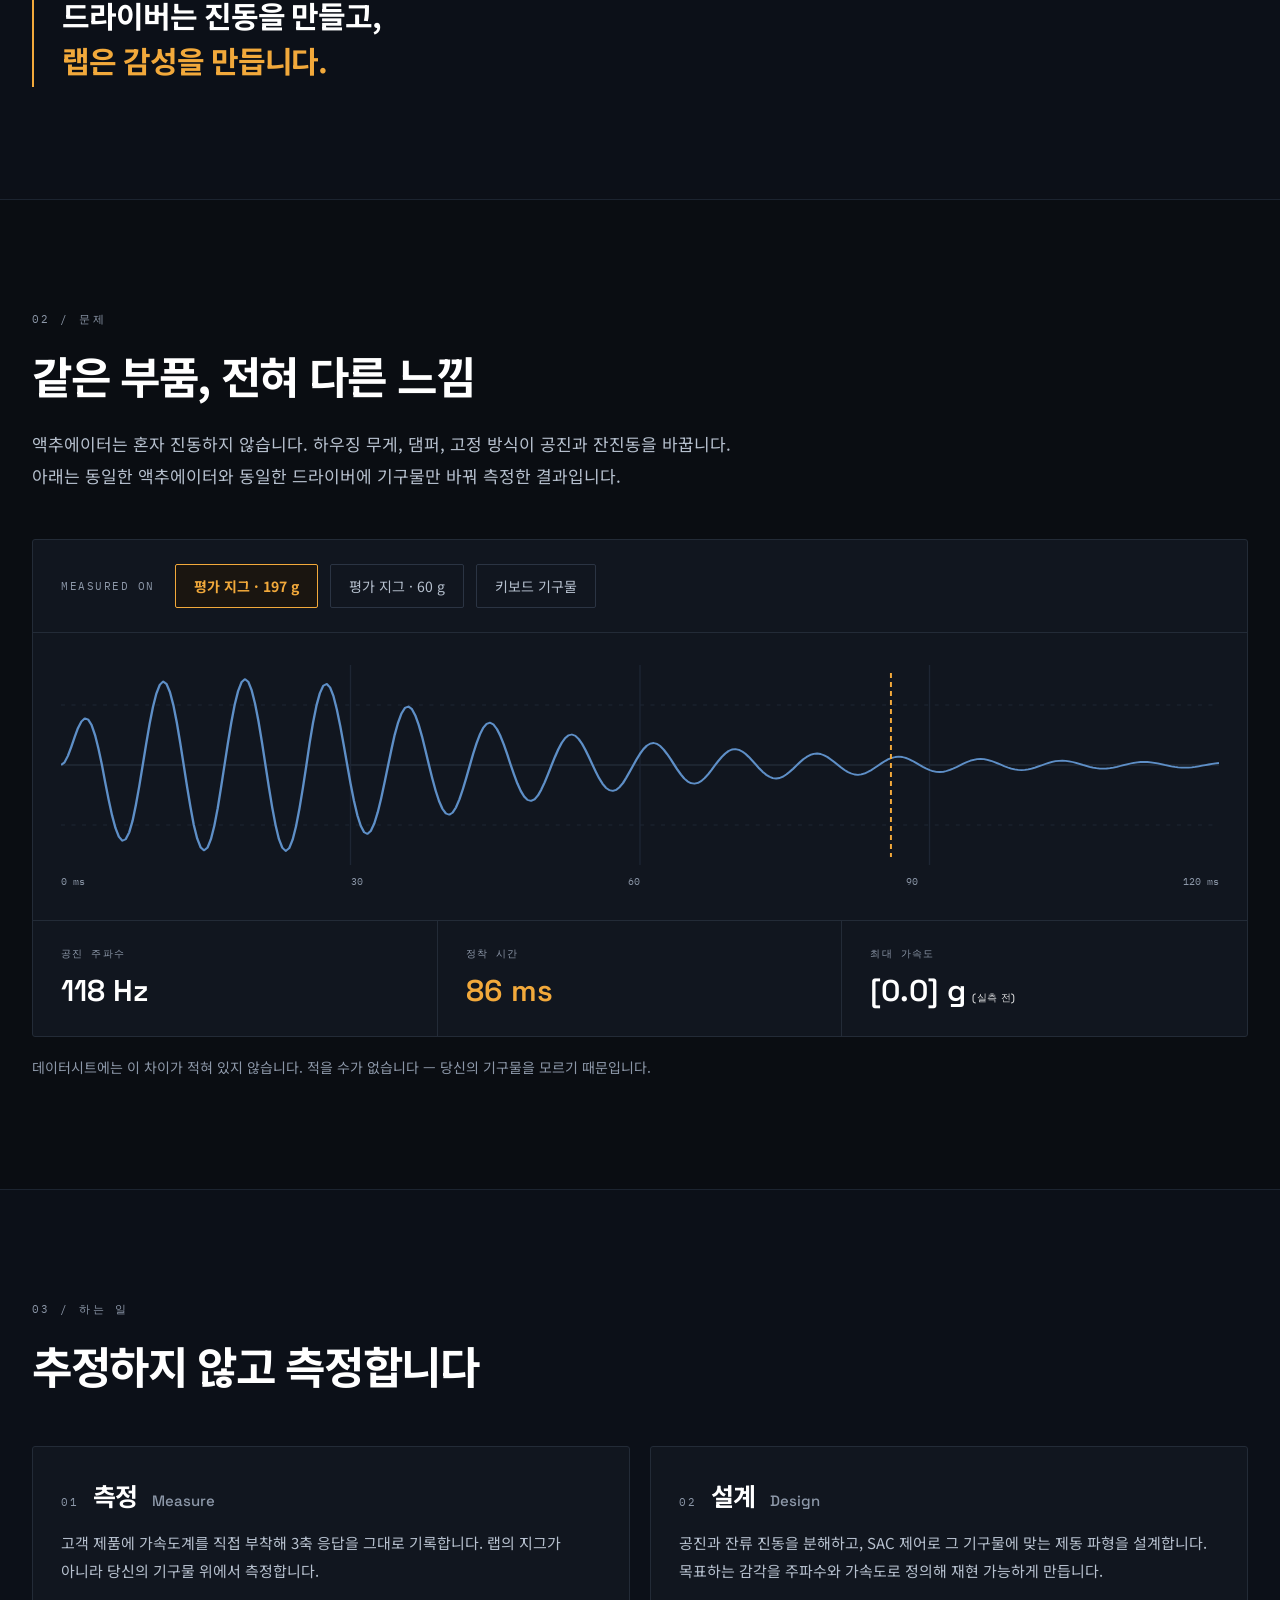
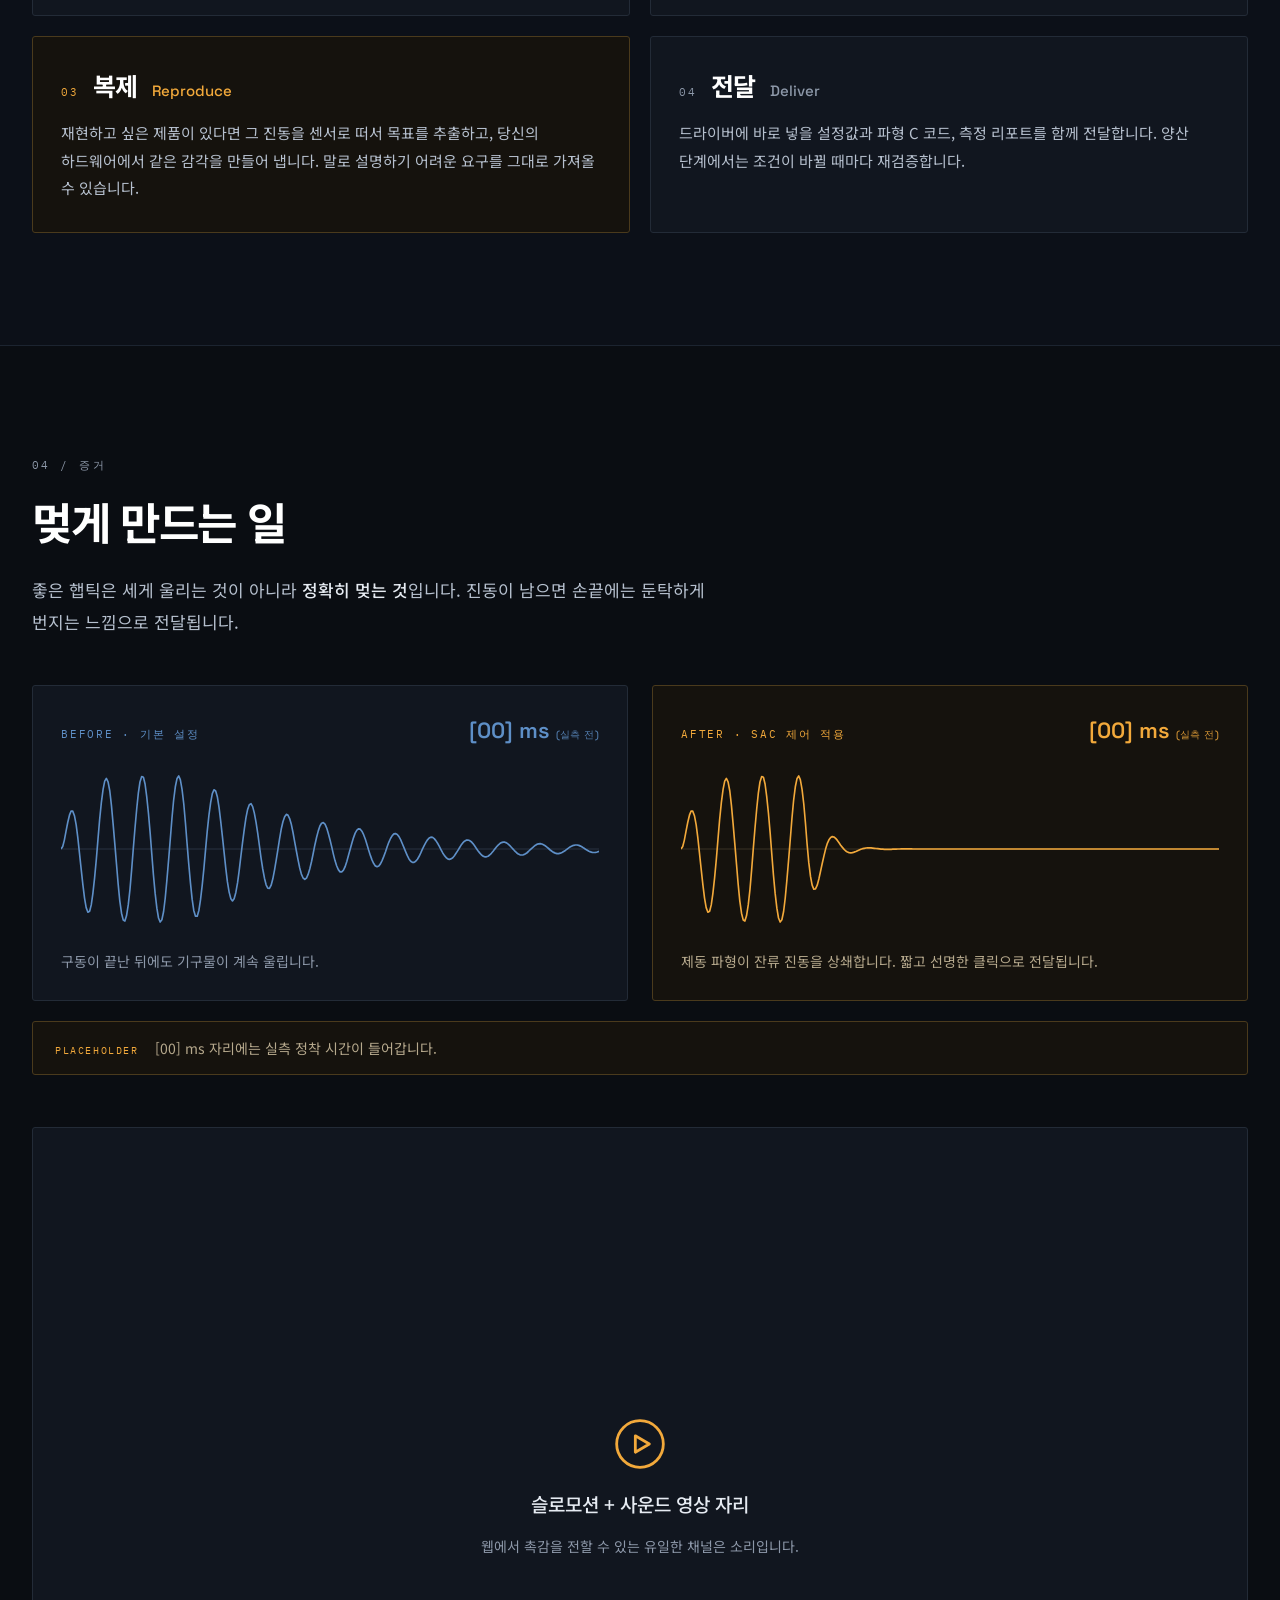
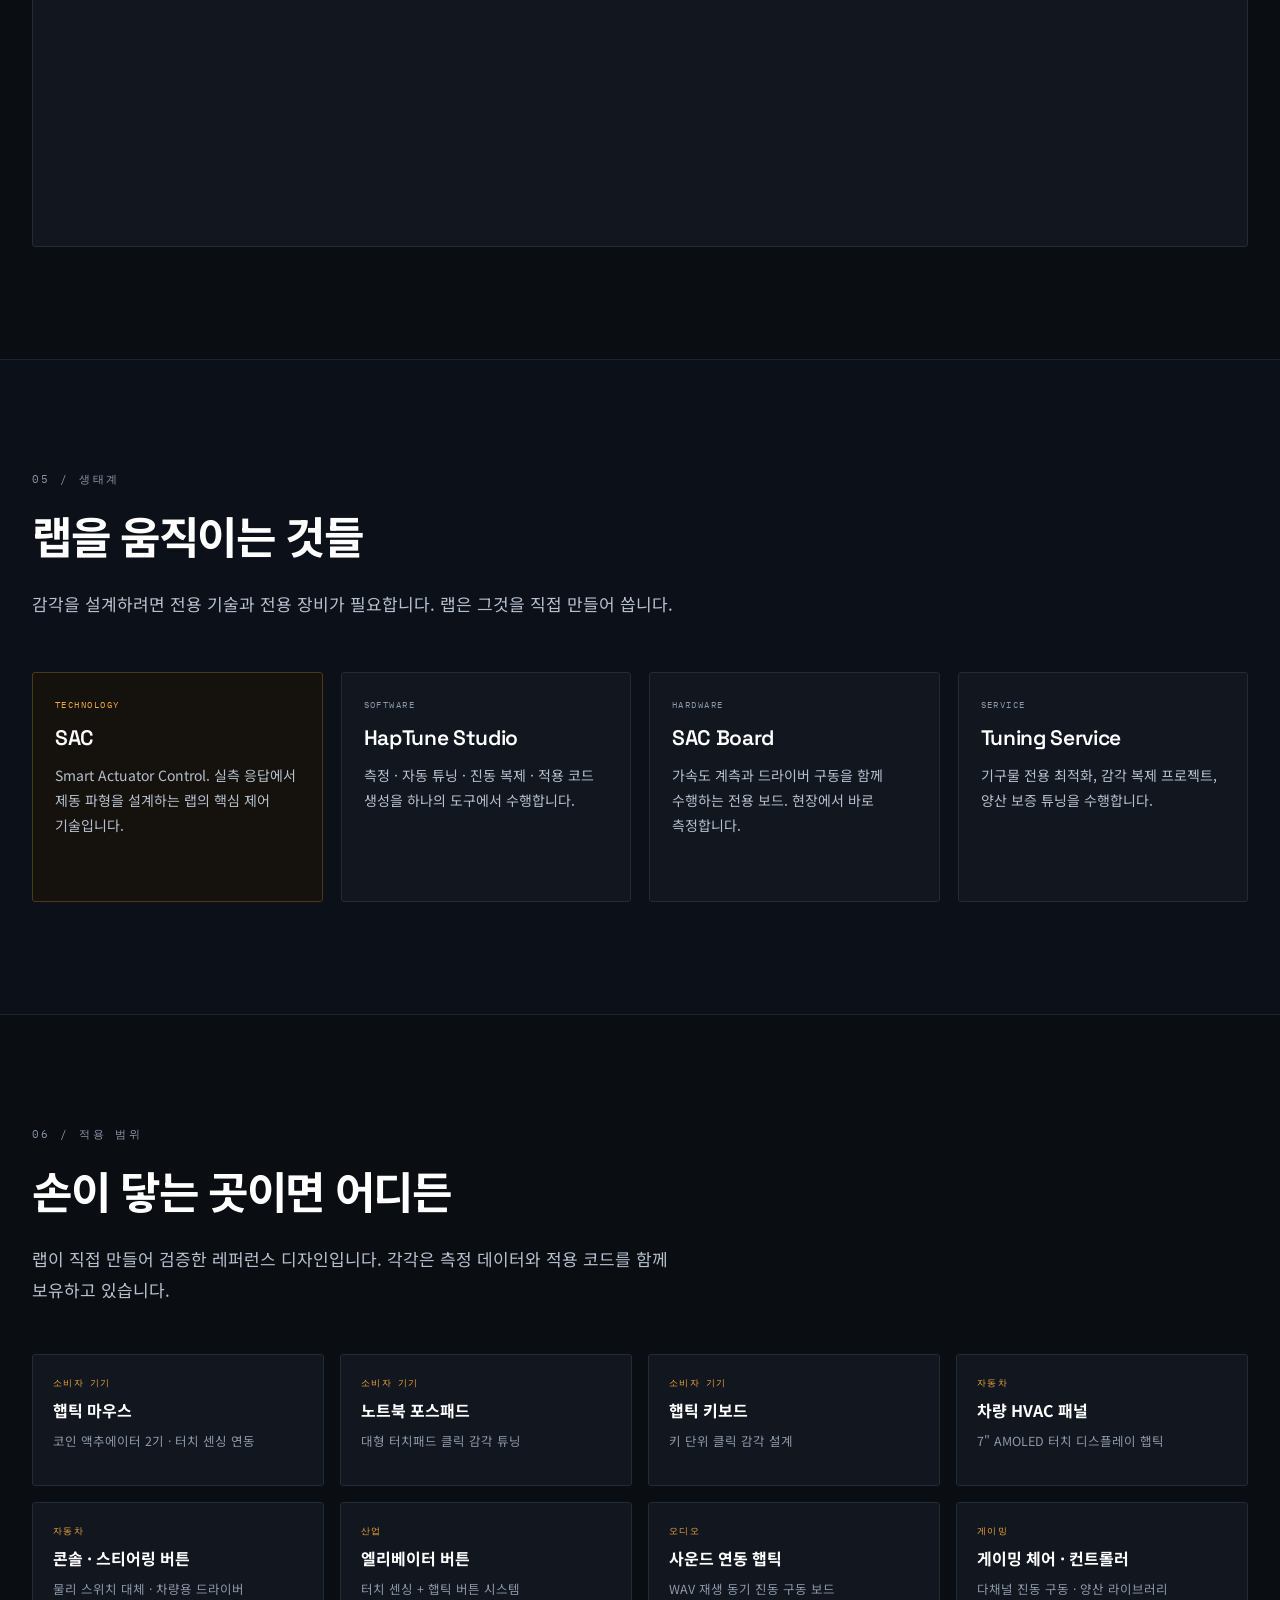
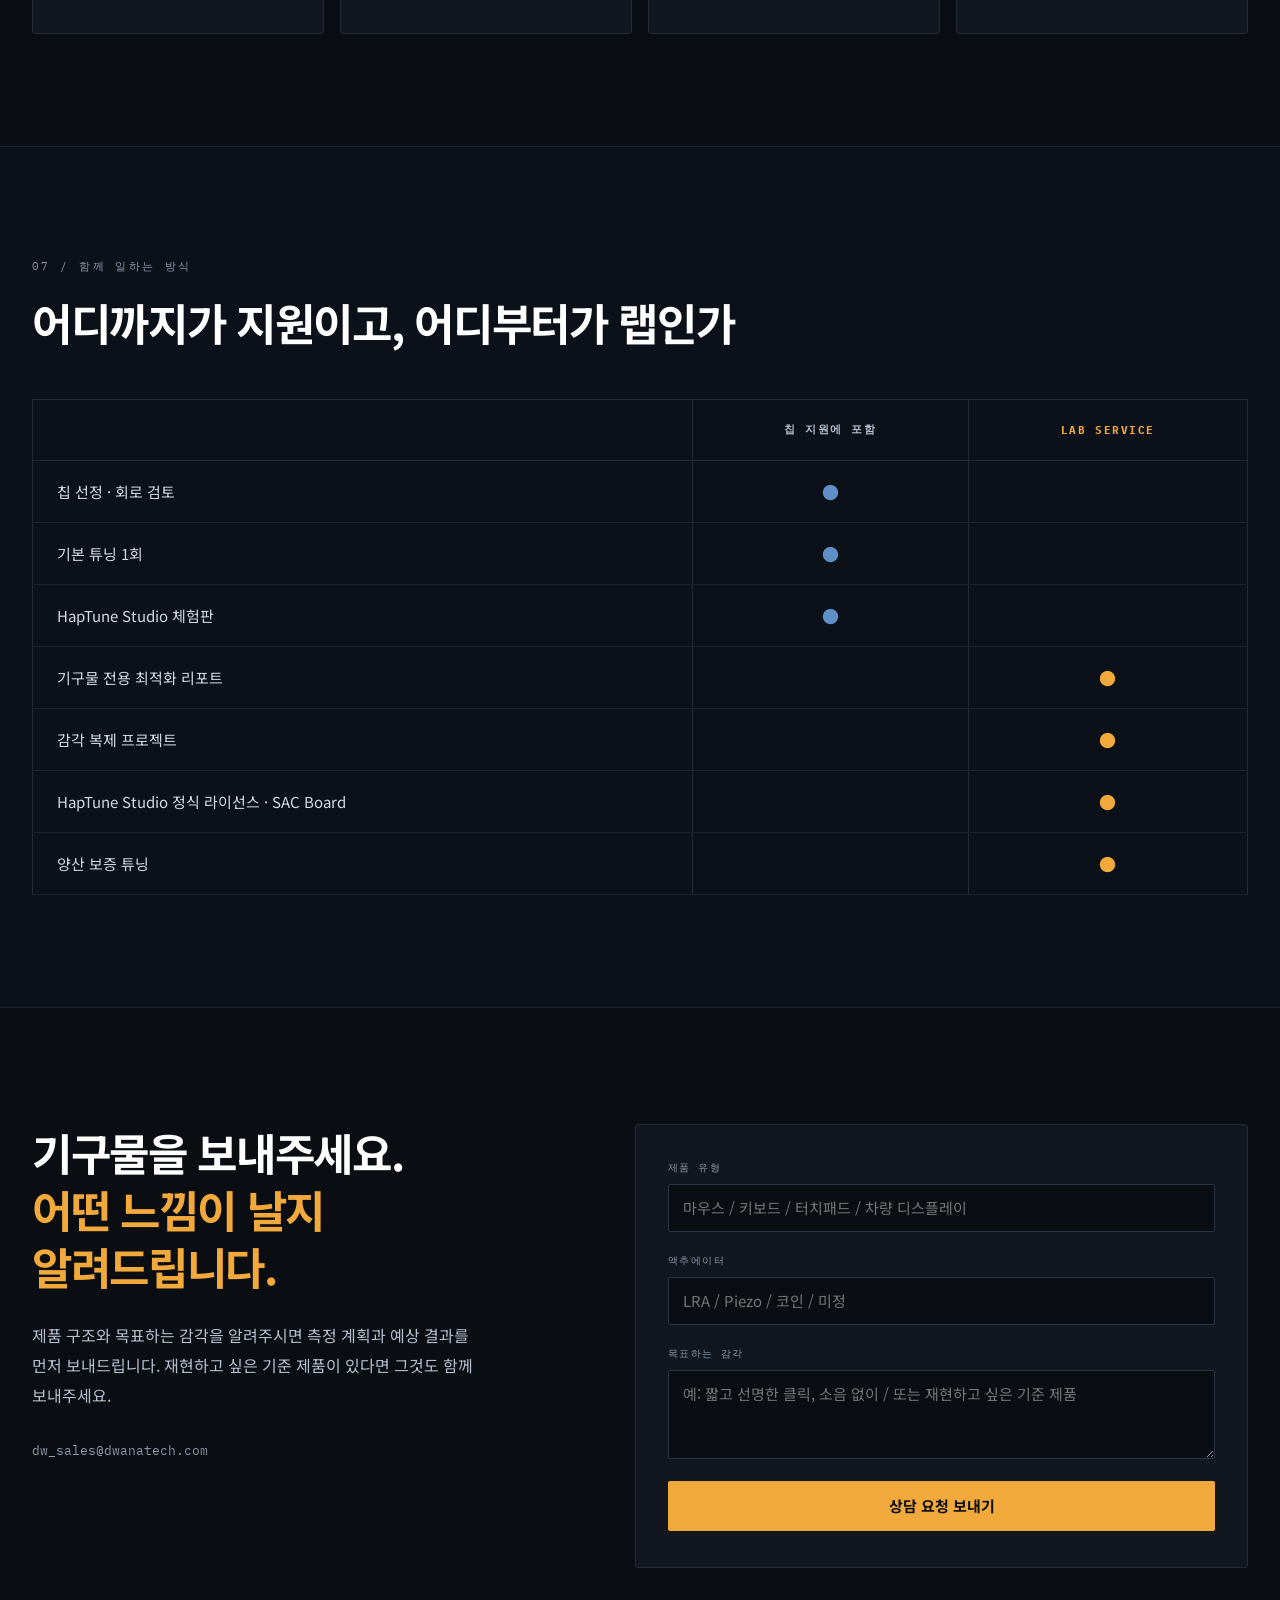
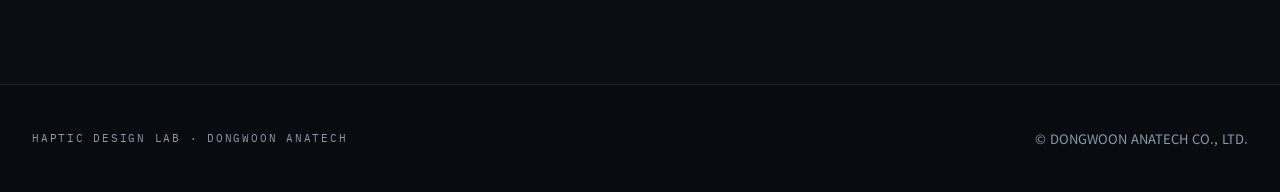
==== commit 5fc11c2d: "Broaden the hero claim from feel to product completion "제품의 완성" echoes the thesis the brand already " ====
--- a/index.html
+++ b/index.html
@@ -63,8 +63,8 @@
     </div>
     <div style="position: relative; max-width: 1240px; margin: 0 auto; padding: 132px 32px 140px">
       <p style="font-family: 'IBM Plex Mono', monospace; font-size: 11px; letter-spacing: 0.22em; color: #F2A93B; margin-bottom: 30px">DONGWOON ANATECH · HAPTIC DESIGN LAB</p>
-      <h1 style="font-size: 62px; line-height: 1.22; font-weight: 700; letter-spacing: -0.035em; max-width: 880px; color: #FFFFFF">
-        드라이버 스펙은<br>당신 제품의 감각을<br><span style="color: #F2A93B">약속하지 않습니다</span>
+      <h1 style="font-size: 62px; line-height: 1.22; font-weight: 700; letter-spacing: -0.035em; max-width: 980px; color: #FFFFFF">
+        드라이버 스펙은<br><span style="color: #F2A93B">제품의 완성을 약속하지 않습니다.</span>
       </h1>
       <p style="margin-top: 26px; font-size: 20px; font-weight: 500; letter-spacing: -0.01em; color: #B6C0CE">스펙은 같아집니다. 느낌은 같아지지 않습니다.</p>
       <p style="margin-top: 8px; font-family: 'Space Grotesk', sans-serif; font-size: 17px; font-weight: 500; letter-spacing: -0.01em; color: #8D98A9">Specs converge. Feel does not.</p>
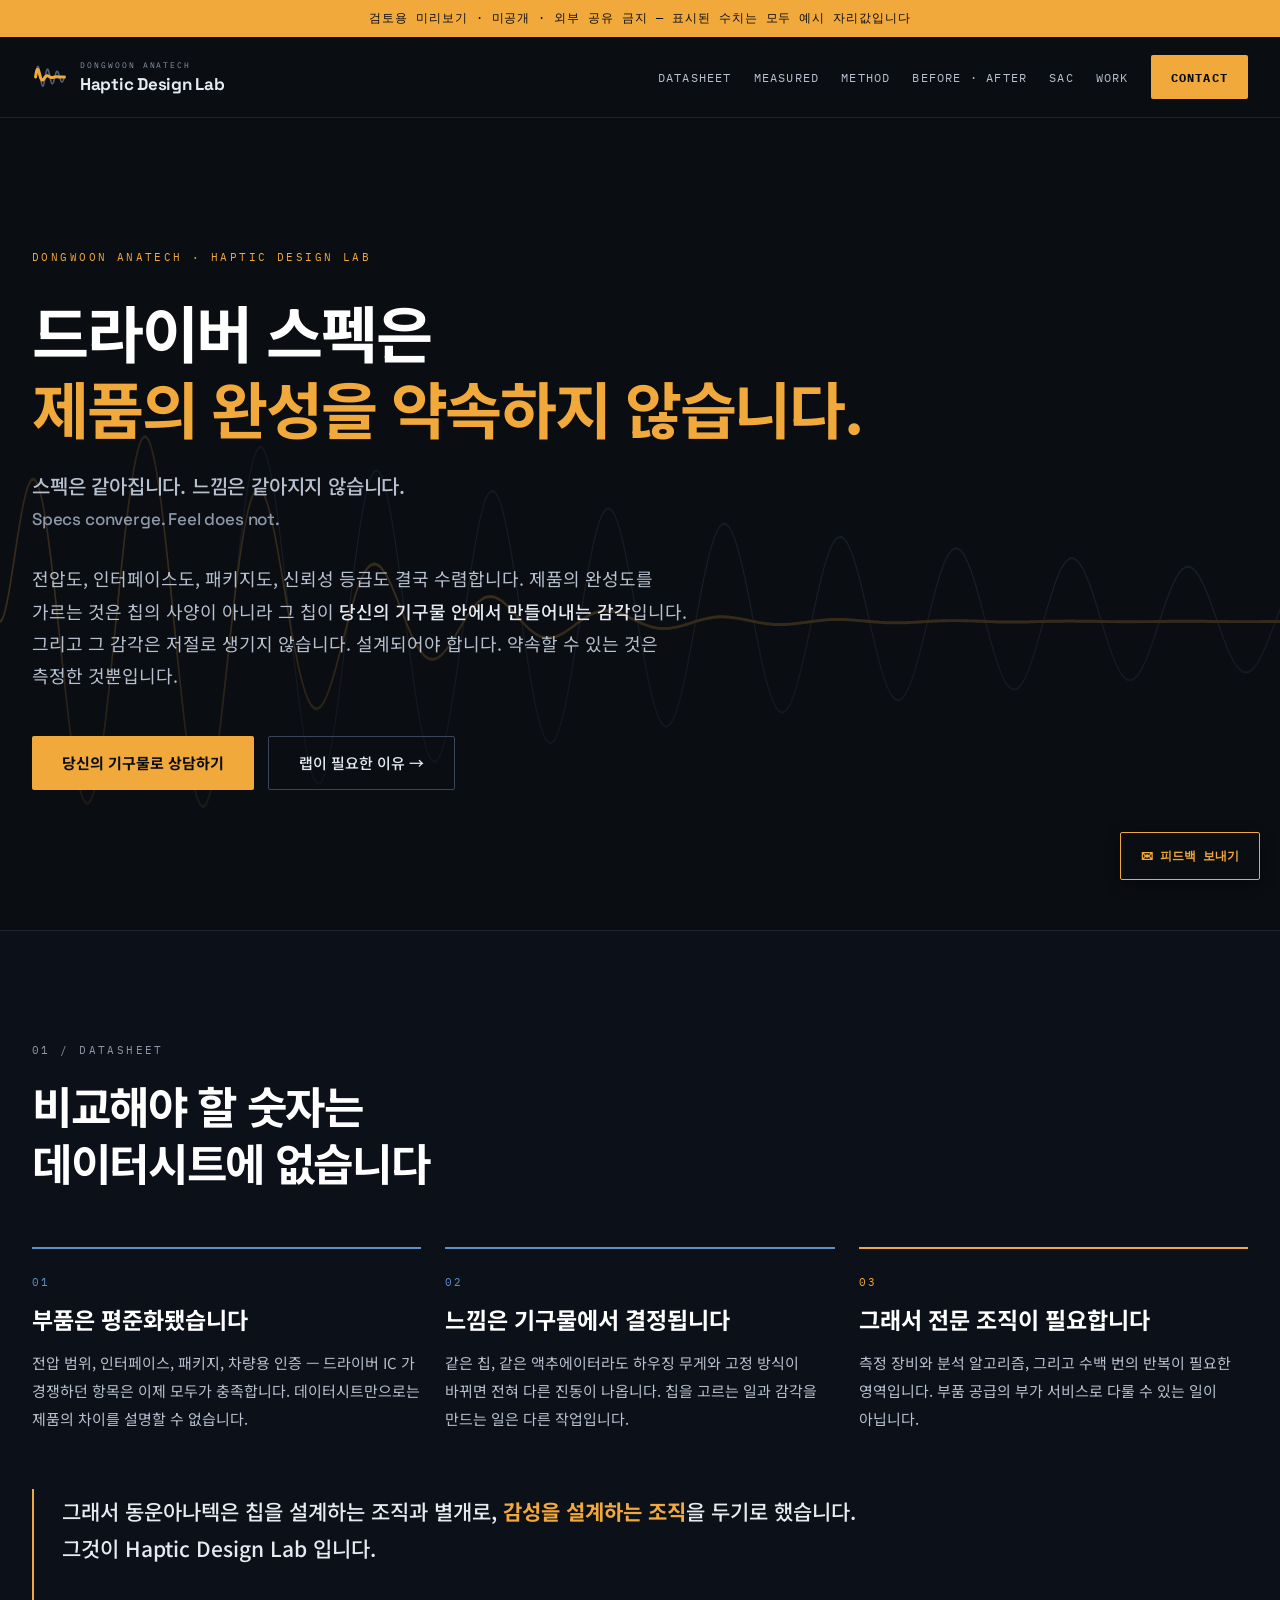
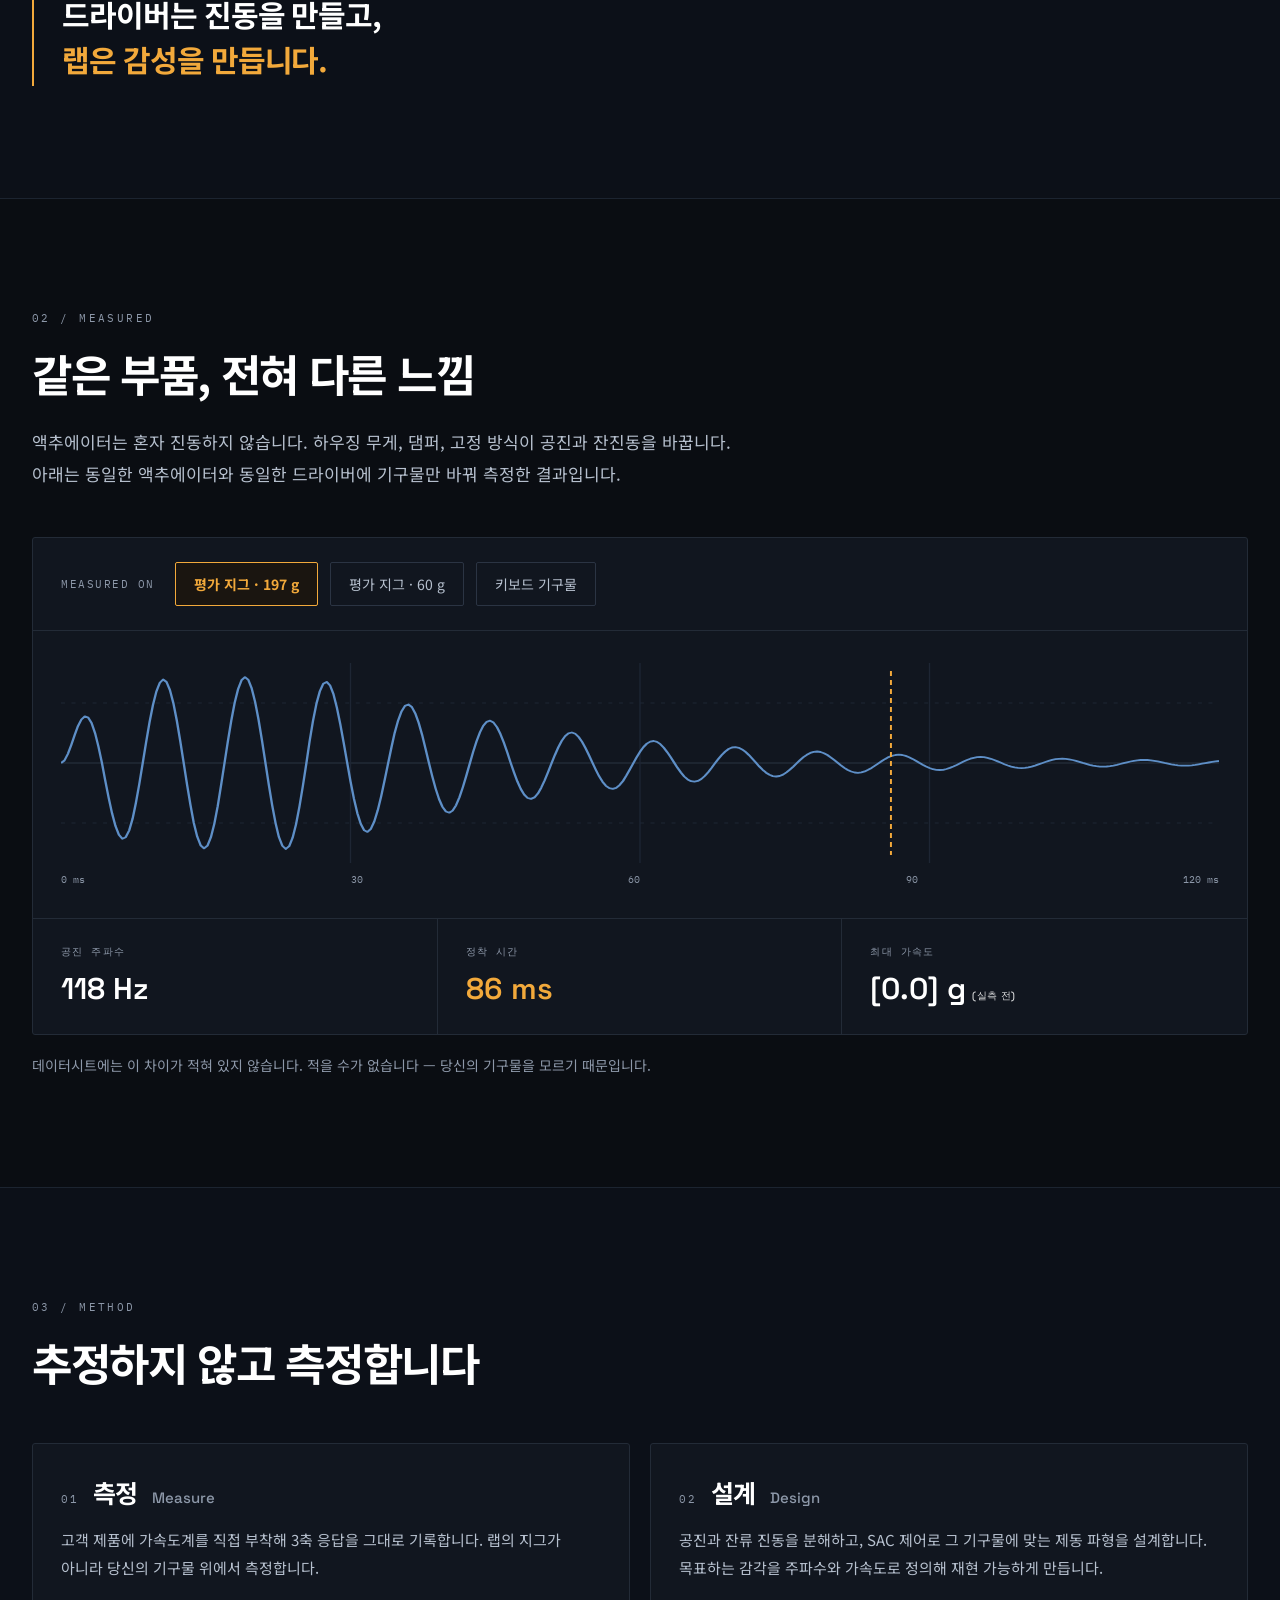
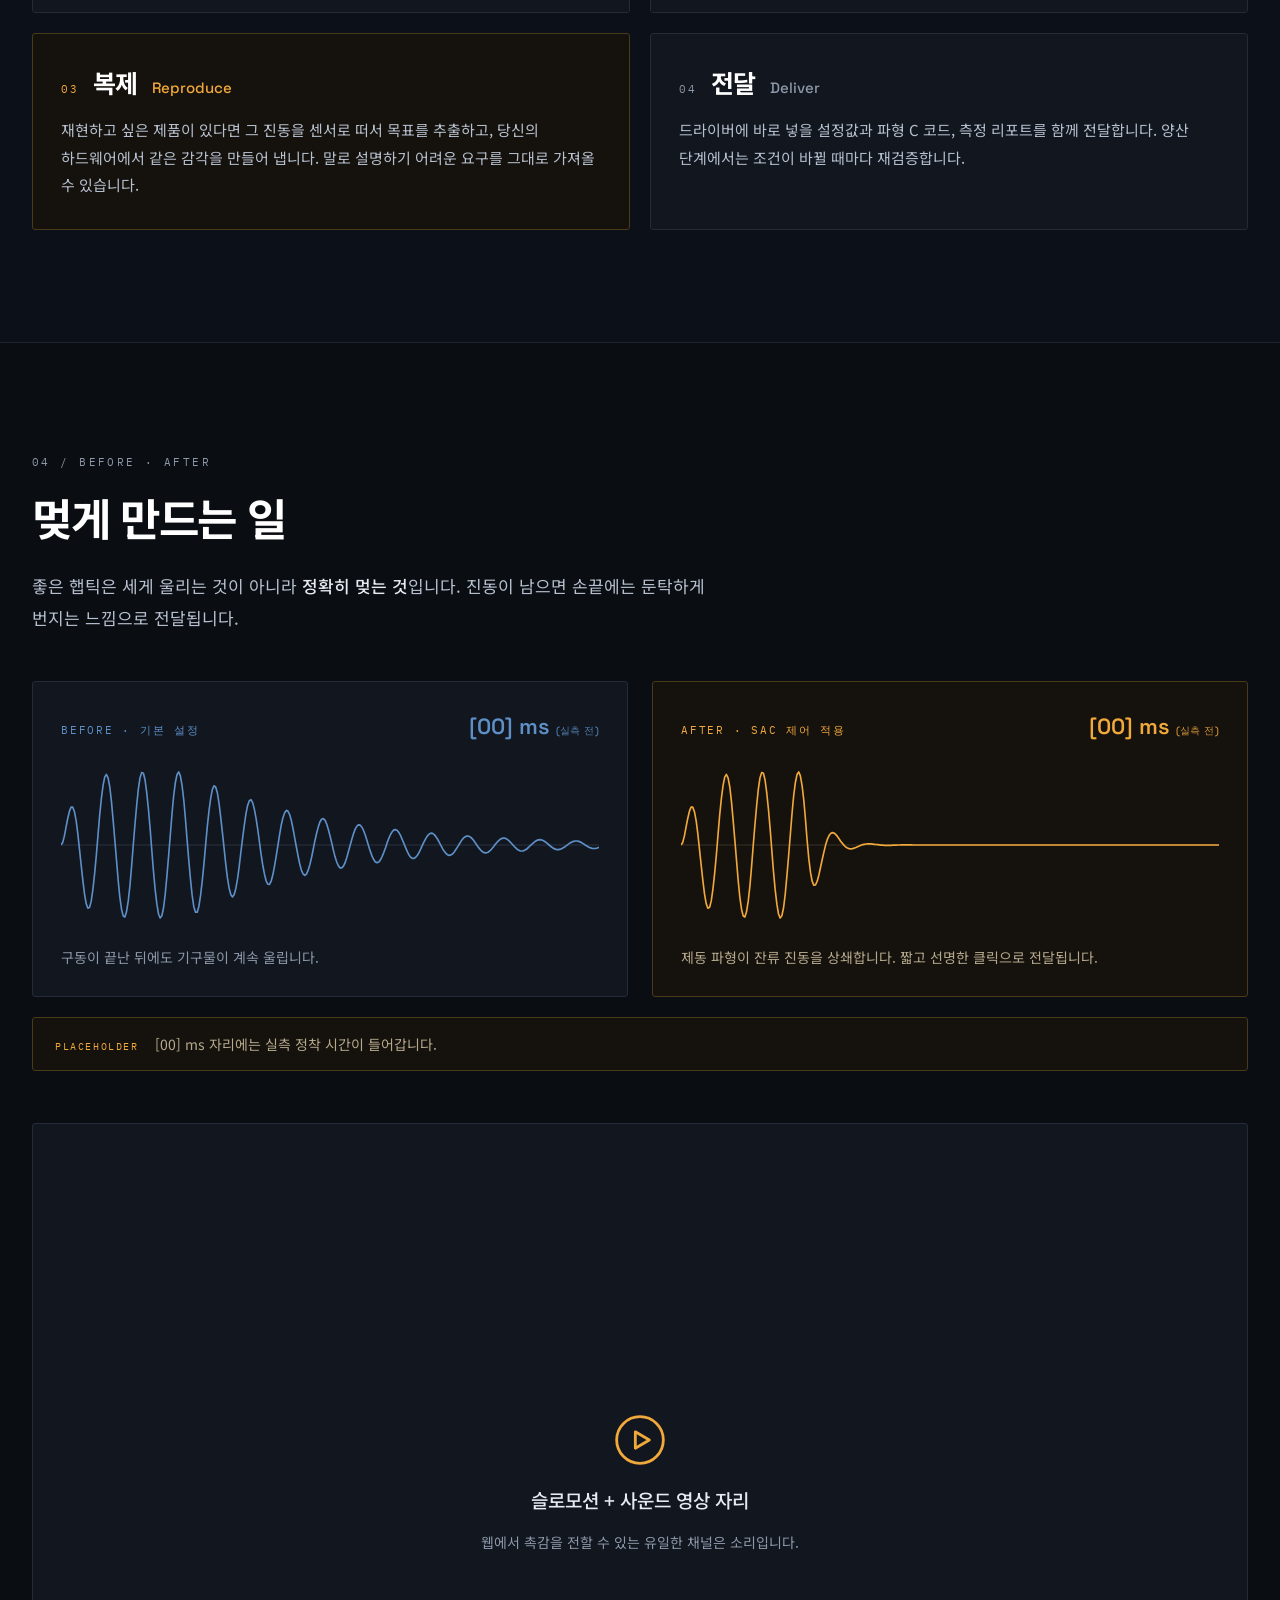
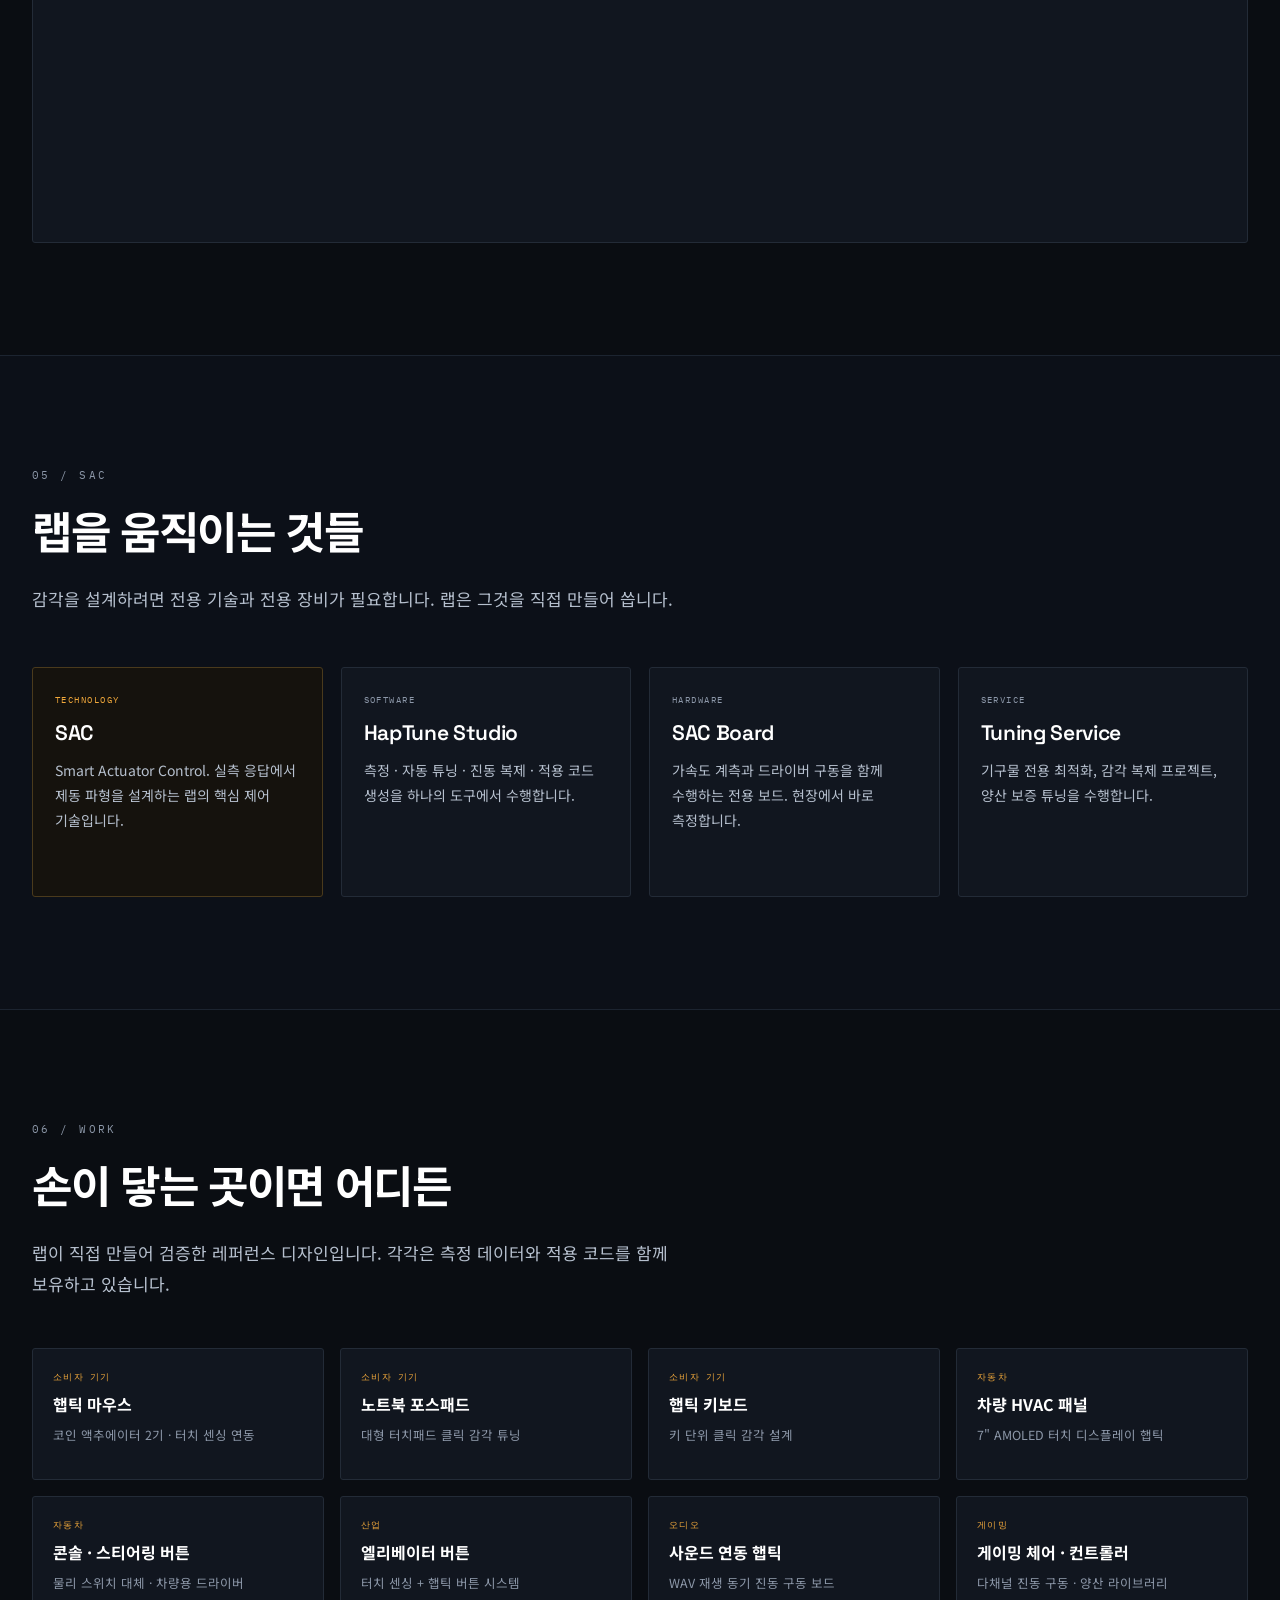
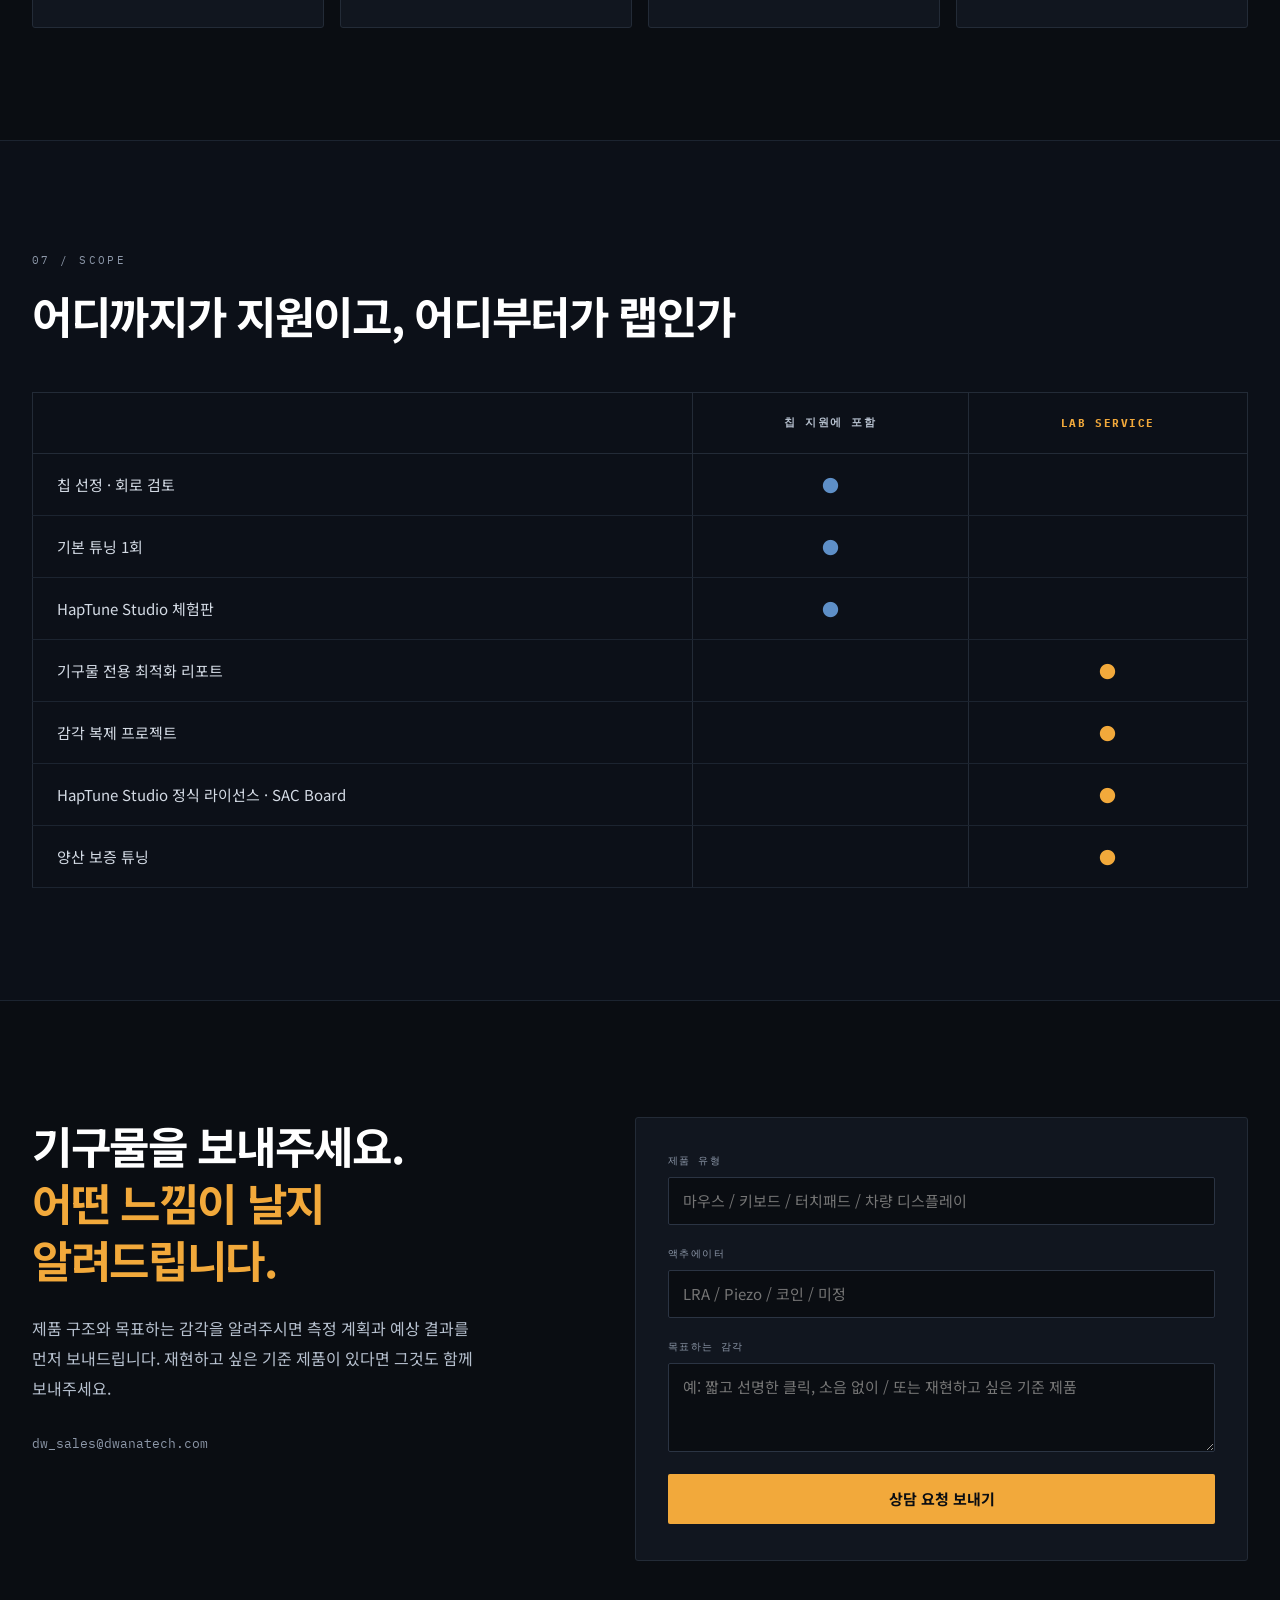
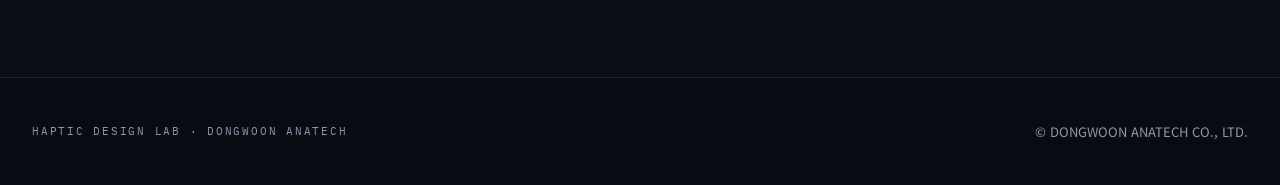
==== commit 3416c362: "Name the sections after their contents instead of their rhetorical role "문제 / 증거 / 생태계" are deck-out" ====
--- a/index.html
+++ b/index.html
@@ -41,13 +41,14 @@
           <span style="font-family: 'Space Grotesk', sans-serif; font-size: 17px; font-weight: 700; letter-spacing: -0.015em; color: #E6EBF2">Haptic Design Lab</span>
         </span>
       </a>
-      <nav style="display: flex; flex-wrap: wrap; align-items: center; gap: 26px; margin-left: auto">
-        <a href="#shift" style="font-size: 14px; color: #B6C0CE; text-decoration: none">왜 지금인가</a>
-        <a href="#problem" style="font-size: 14px; color: #B6C0CE; text-decoration: none">문제</a>
-        <a href="#work" style="font-size: 14px; color: #B6C0CE; text-decoration: none">하는 일</a>
-        <a href="#proof" style="font-size: 14px; color: #B6C0CE; text-decoration: none">증거</a>
-        <a href="#eco" style="font-size: 14px; color: #B6C0CE; text-decoration: none">생태계</a>
-        <a href="#contact" style="display: inline-flex; align-items: center; min-height: 44px; padding: 0 20px; border-radius: 2px; background: #F2A93B; color: #0A0D12; font-size: 14px; font-weight: 700; text-decoration: none">문의하기</a>
+      <nav style="display: flex; flex-wrap: wrap; align-items: center; gap: 22px; margin-left: auto">
+        <a href="#shift" style="font-family: 'IBM Plex Mono', monospace; font-size: 12px; letter-spacing: 0.1em; color: #B6C0CE; text-decoration: none">DATASHEET</a>
+        <a href="#problem" style="font-family: 'IBM Plex Mono', monospace; font-size: 12px; letter-spacing: 0.1em; color: #B6C0CE; text-decoration: none">MEASURED</a>
+        <a href="#method" style="font-family: 'IBM Plex Mono', monospace; font-size: 12px; letter-spacing: 0.1em; color: #B6C0CE; text-decoration: none">METHOD</a>
+        <a href="#proof" style="font-family: 'IBM Plex Mono', monospace; font-size: 12px; letter-spacing: 0.1em; color: #B6C0CE; text-decoration: none">BEFORE · AFTER</a>
+        <a href="#eco" style="font-family: 'IBM Plex Mono', monospace; font-size: 12px; letter-spacing: 0.1em; color: #B6C0CE; text-decoration: none">SAC</a>
+        <a href="#work" style="font-family: 'IBM Plex Mono', monospace; font-size: 12px; letter-spacing: 0.1em; color: #B6C0CE; text-decoration: none">WORK</a>
+        <a href="#contact" style="display: inline-flex; align-items: center; min-height: 44px; padding: 0 20px; border-radius: 2px; background: #F2A93B; color: #0A0D12; font-family: 'IBM Plex Mono', monospace; font-size: 12px; font-weight: 700; letter-spacing: 0.1em; text-decoration: none">CONTACT</a>
       </nav>
     </div>
   </header>
@@ -81,7 +82,7 @@
   <!-- ============ THE SHIFT ============ -->
   <section id="shift" style="border-bottom: 1px solid #1C2430; background: #0C1018">
     <div style="max-width: 1240px; margin: 0 auto; padding: 112px 32px">
-      <p style="font-family: 'IBM Plex Mono', monospace; font-size: 11px; letter-spacing: 0.22em; color: #8D98A9">01 / 왜 지금인가</p>
+      <p style="font-family: 'IBM Plex Mono', monospace; font-size: 11px; letter-spacing: 0.22em; color: #8D98A9">01 / DATASHEET</p>
       <h2 style="margin-top: 20px; font-size: 44px; font-weight: 700; letter-spacing: -0.03em; line-height: 1.3; max-width: 820px; color: #FFFFFF">
         비교해야 할 숫자는<br>데이터시트에 없습니다
       </h2>
@@ -118,7 +119,7 @@
   <!-- ============ PROBLEM ============ -->
   <section id="problem" style="border-bottom: 1px solid #1C2430">
     <div style="max-width: 1240px; margin: 0 auto; padding: 112px 32px">
-      <p style="font-family: 'IBM Plex Mono', monospace; font-size: 11px; letter-spacing: 0.22em; color: #8D98A9">02 / 문제</p>
+      <p style="font-family: 'IBM Plex Mono', monospace; font-size: 11px; letter-spacing: 0.22em; color: #8D98A9">02 / MEASURED</p>
       <h2 style="margin-top: 20px; font-size: 44px; font-weight: 700; letter-spacing: -0.03em; line-height: 1.3; color: #FFFFFF">같은 부품, 전혀 다른 느낌</h2>
       <p style="margin-top: 24px; max-width: 700px; font-size: 17px; line-height: 1.85; color: #B6C0CE">
         액추에이터는 혼자 진동하지 않습니다. 하우징 무게, 댐퍼, 고정 방식이 공진과 잔진동을 바꿉니다. 아래는 동일한 액추에이터와 동일한 드라이버에 기구물만 바꿔 측정한 결과입니다.
@@ -169,9 +170,9 @@
   </section>
 
   <!-- ============ WHAT WE DO ============ -->
-  <section id="work" style="border-bottom: 1px solid #1C2430; background: #0C1018">
-    <div style="max-width: 1240px; margin: 0 auto; padding: 112px 32px">
-      <p style="font-family: 'IBM Plex Mono', monospace; font-size: 11px; letter-spacing: 0.22em; color: #8D98A9">03 / 하는 일</p>
+  <section id="method" style="border-bottom: 1px solid #1C2430; background: #0C1018">
+    <div style="max-width: 1240px; margin: 0 auto; padding: 112px 32px">
+      <p style="font-family: 'IBM Plex Mono', monospace; font-size: 11px; letter-spacing: 0.22em; color: #8D98A9">03 / METHOD</p>
       <h2 style="margin-top: 20px; font-size: 44px; font-weight: 700; letter-spacing: -0.03em; line-height: 1.3; color: #FFFFFF">추정하지 않고 측정합니다</h2>
 
       <div style="margin-top: 52px; display: grid; grid-template-columns: repeat(2, minmax(0, 1fr)); gap: 20px">
@@ -214,7 +215,7 @@
   <!-- ============ PROOF ============ -->
   <section id="proof" style="border-bottom: 1px solid #1C2430">
     <div style="max-width: 1240px; margin: 0 auto; padding: 112px 32px">
-      <p style="font-family: 'IBM Plex Mono', monospace; font-size: 11px; letter-spacing: 0.22em; color: #8D98A9">04 / 증거</p>
+      <p style="font-family: 'IBM Plex Mono', monospace; font-size: 11px; letter-spacing: 0.22em; color: #8D98A9">04 / BEFORE · AFTER</p>
       <h2 style="margin-top: 20px; font-size: 44px; font-weight: 700; letter-spacing: -0.03em; line-height: 1.3; color: #FFFFFF">멎게 만드는 일</h2>
       <p style="margin-top: 24px; max-width: 700px; font-size: 17px; line-height: 1.85; color: #B6C0CE">
         좋은 햅틱은 세게 울리는 것이 아니라 <strong style="color: #E6EBF2; font-weight: 500">정확히 멎는 것</strong>입니다. 진동이 남으면 손끝에는 둔탁하게 번지는 느낌으로 전달됩니다.
@@ -265,7 +266,7 @@
   <!-- ============ ECOSYSTEM ============ -->
   <section id="eco" style="border-bottom: 1px solid #1C2430; background: #0C1018">
     <div style="max-width: 1240px; margin: 0 auto; padding: 112px 32px">
-      <p style="font-family: 'IBM Plex Mono', monospace; font-size: 11px; letter-spacing: 0.22em; color: #8D98A9">05 / 생태계</p>
+      <p style="font-family: 'IBM Plex Mono', monospace; font-size: 11px; letter-spacing: 0.22em; color: #8D98A9">05 / SAC</p>
       <h2 style="margin-top: 20px; font-size: 44px; font-weight: 700; letter-spacing: -0.03em; line-height: 1.3; color: #FFFFFF">랩을 움직이는 것들</h2>
       <p style="margin-top: 24px; max-width: 700px; font-size: 17px; line-height: 1.85; color: #B6C0CE">
         감각을 설계하려면 전용 기술과 전용 장비가 필요합니다. 랩은 그것을 직접 만들어 씁니다.
@@ -297,9 +298,9 @@
   </section>
 
   <!-- ============ REFERENCES ============ -->
-  <section style="border-bottom: 1px solid #1C2430">
-    <div style="max-width: 1240px; margin: 0 auto; padding: 112px 32px">
-      <p style="font-family: 'IBM Plex Mono', monospace; font-size: 11px; letter-spacing: 0.22em; color: #8D98A9">06 / 적용 범위</p>
+  <section id="work" style="border-bottom: 1px solid #1C2430">
+    <div style="max-width: 1240px; margin: 0 auto; padding: 112px 32px">
+      <p style="font-family: 'IBM Plex Mono', monospace; font-size: 11px; letter-spacing: 0.22em; color: #8D98A9">06 / WORK</p>
       <h2 style="margin-top: 20px; font-size: 44px; font-weight: 700; letter-spacing: -0.03em; line-height: 1.3; color: #FFFFFF">손이 닿는 곳이면 어디든</h2>
       <p style="margin-top: 24px; max-width: 700px; font-size: 17px; line-height: 1.85; color: #B6C0CE">
         랩이 직접 만들어 검증한 레퍼런스 디자인입니다. 각각은 측정 데이터와 적용 코드를 함께 보유하고 있습니다.
@@ -353,7 +354,7 @@
   <!-- ============ HOW WE WORK ============ -->
   <section style="border-bottom: 1px solid #1C2430; background: #0C1018">
     <div style="max-width: 1240px; margin: 0 auto; padding: 112px 32px">
-      <p style="font-family: 'IBM Plex Mono', monospace; font-size: 11px; letter-spacing: 0.22em; color: #8D98A9">07 / 함께 일하는 방식</p>
+      <p style="font-family: 'IBM Plex Mono', monospace; font-size: 11px; letter-spacing: 0.22em; color: #8D98A9">07 / SCOPE</p>
       <h2 style="margin-top: 20px; font-size: 44px; font-weight: 700; letter-spacing: -0.03em; line-height: 1.3; color: #FFFFFF">어디까지가 지원이고, 어디부터가 랩인가</h2>
 
       <div style="margin-top: 48px; overflow-x: auto">
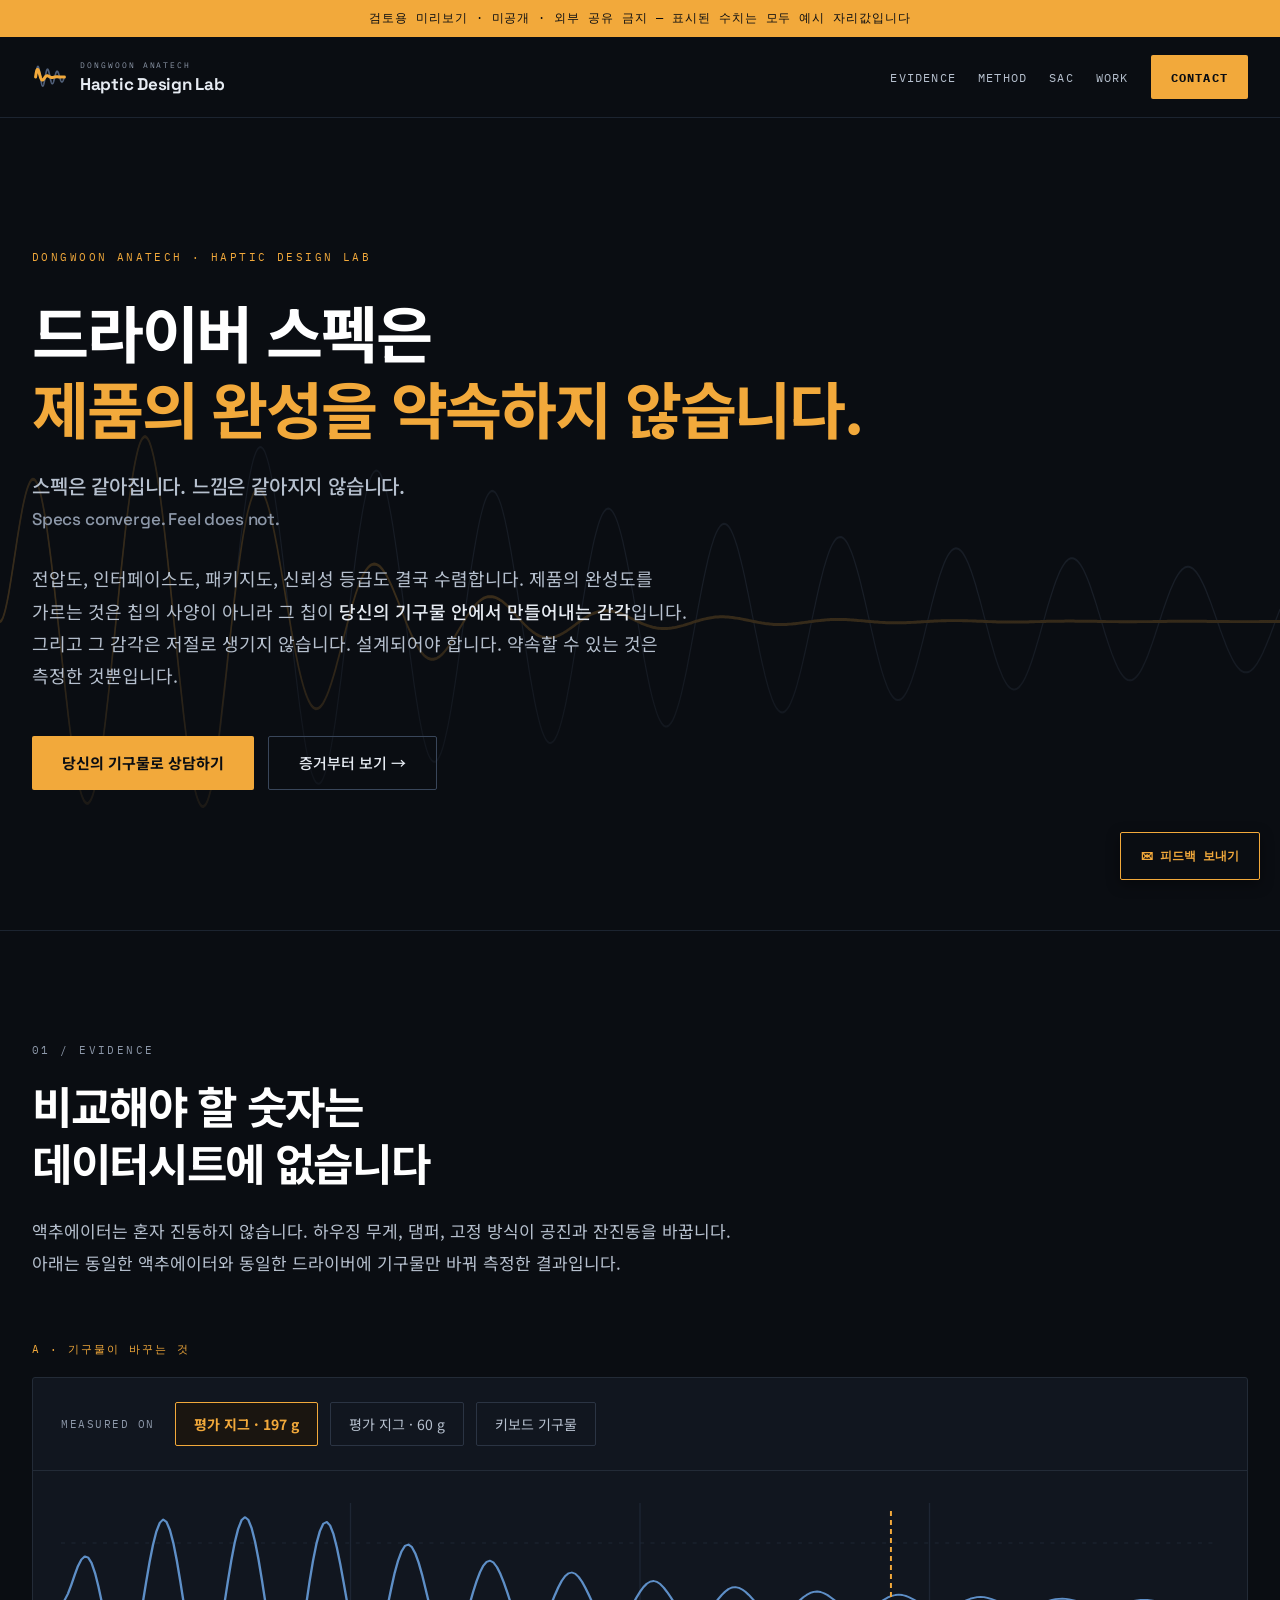
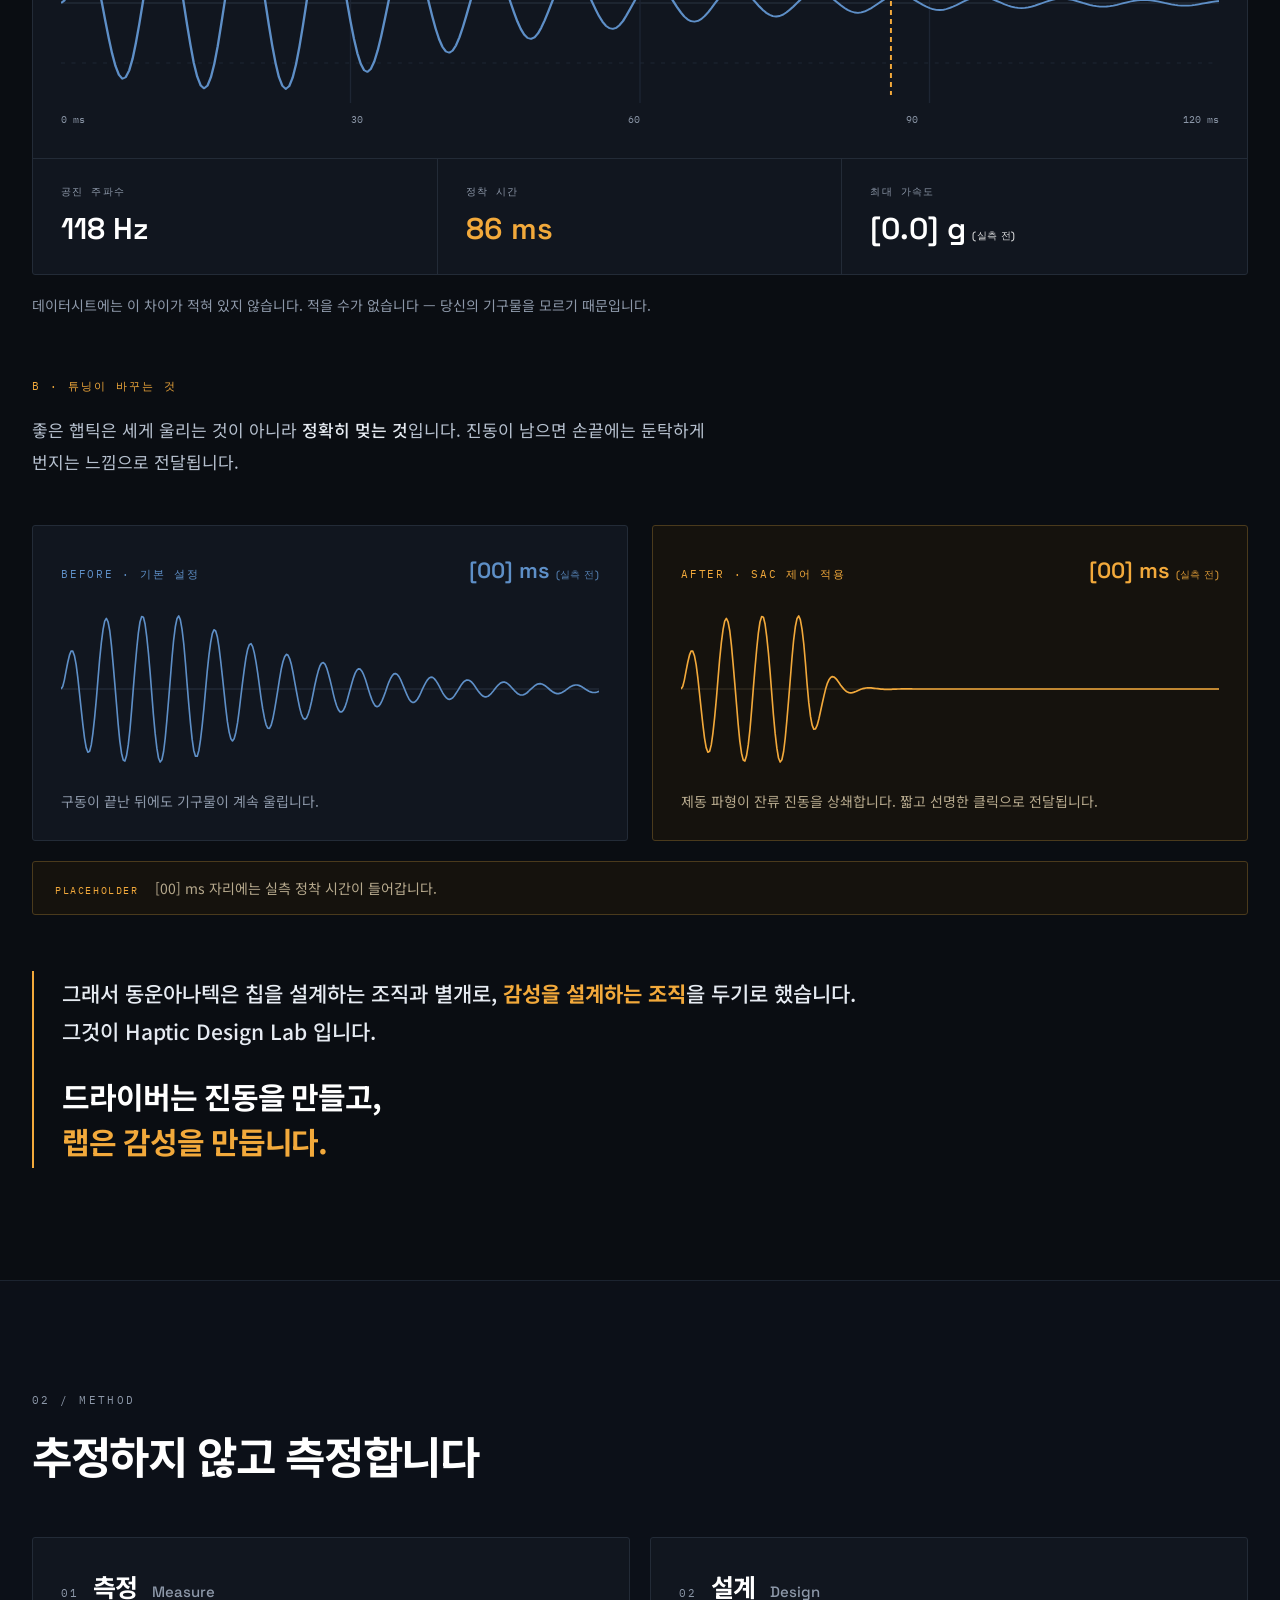
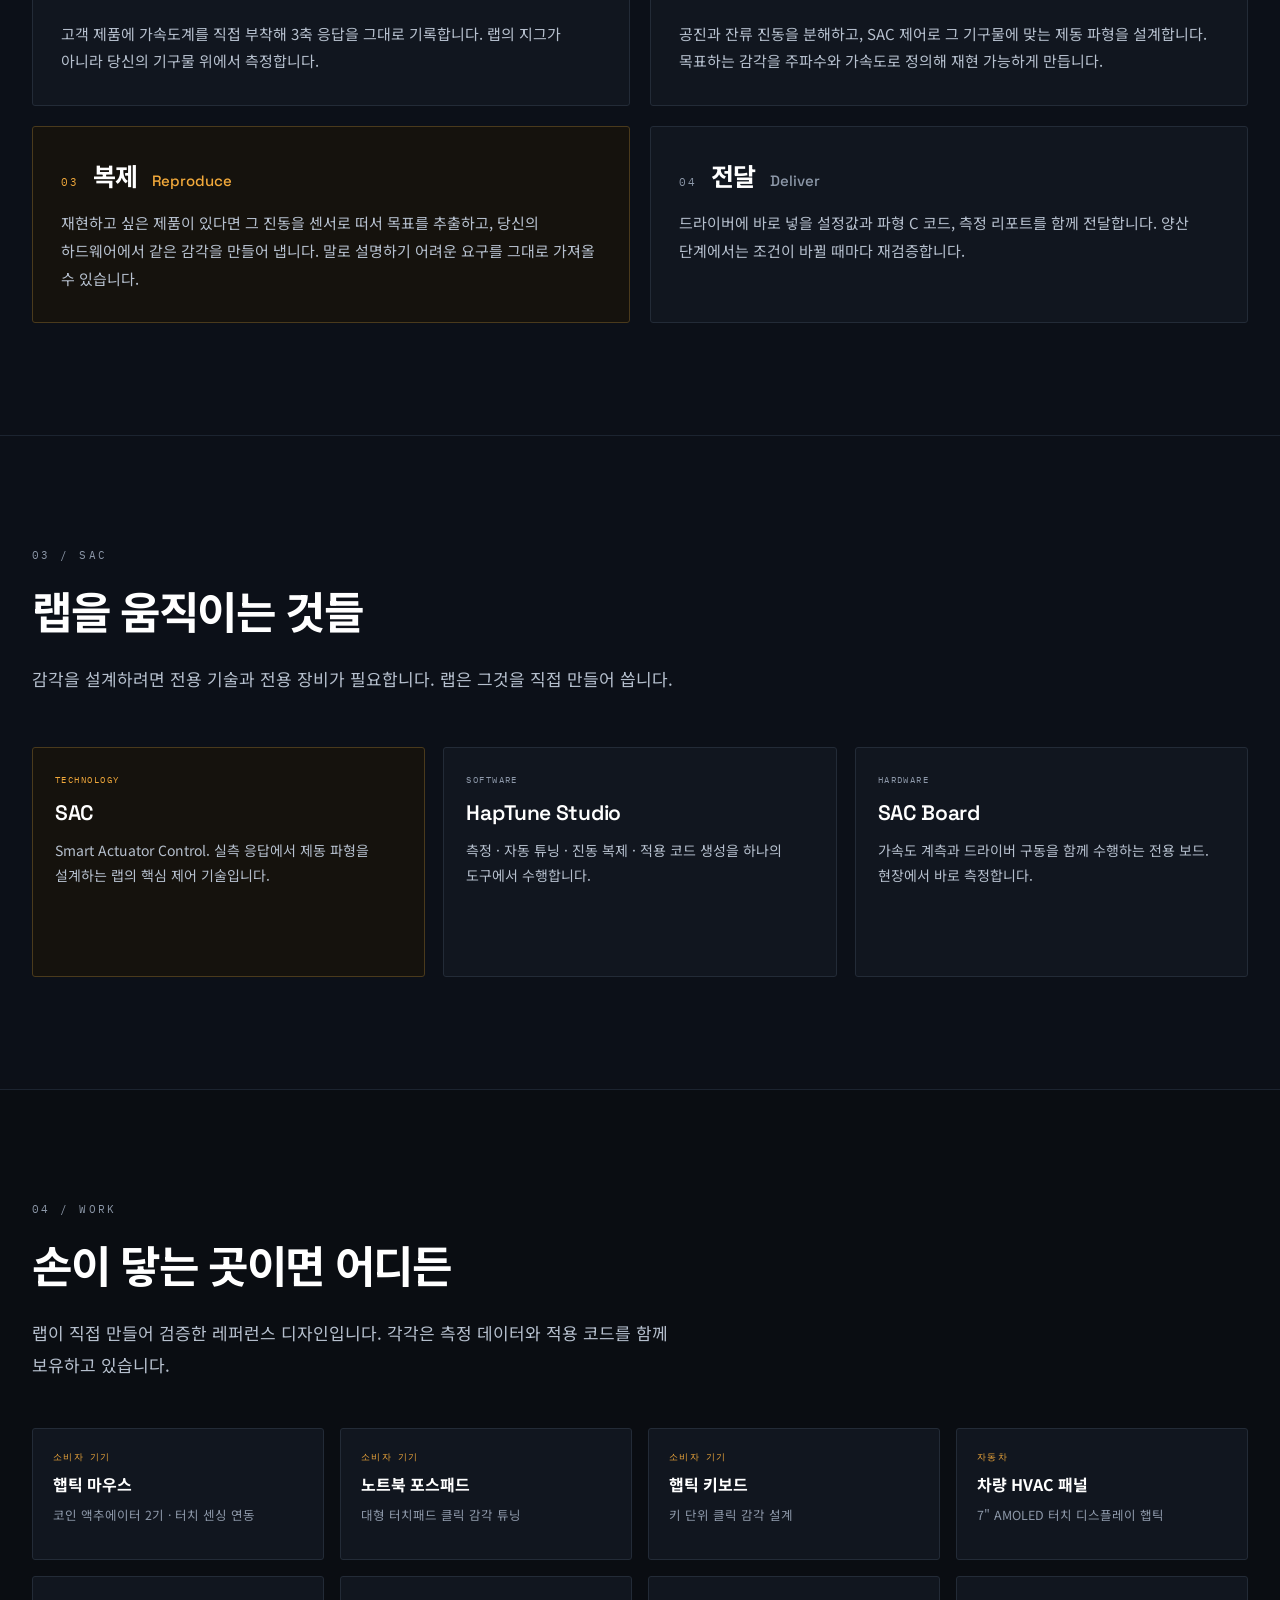
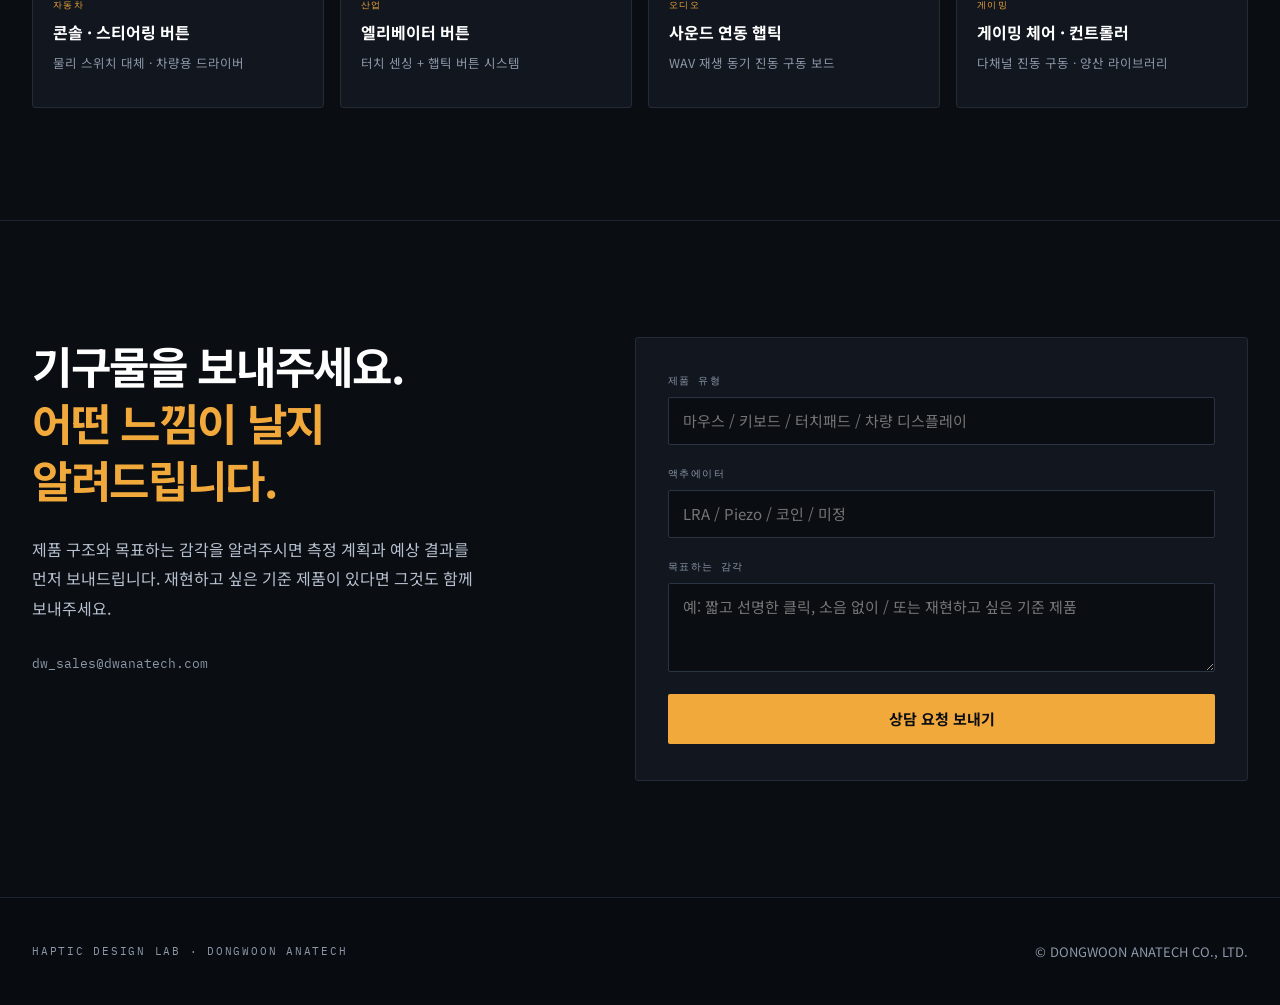
==== commit d2d6a416: "Cut the argument down to the evidence and merge the two proof sections The page argued its thesis th" ====
--- a/index.html
+++ b/index.html
@@ -42,10 +42,8 @@
         </span>
       </a>
       <nav style="display: flex; flex-wrap: wrap; align-items: center; gap: 22px; margin-left: auto">
-        <a href="#shift" style="font-family: 'IBM Plex Mono', monospace; font-size: 12px; letter-spacing: 0.1em; color: #B6C0CE; text-decoration: none">DATASHEET</a>
-        <a href="#problem" style="font-family: 'IBM Plex Mono', monospace; font-size: 12px; letter-spacing: 0.1em; color: #B6C0CE; text-decoration: none">MEASURED</a>
+        <a href="#evidence" style="font-family: 'IBM Plex Mono', monospace; font-size: 12px; letter-spacing: 0.1em; color: #B6C0CE; text-decoration: none">EVIDENCE</a>
         <a href="#method" style="font-family: 'IBM Plex Mono', monospace; font-size: 12px; letter-spacing: 0.1em; color: #B6C0CE; text-decoration: none">METHOD</a>
-        <a href="#proof" style="font-family: 'IBM Plex Mono', monospace; font-size: 12px; letter-spacing: 0.1em; color: #B6C0CE; text-decoration: none">BEFORE · AFTER</a>
         <a href="#eco" style="font-family: 'IBM Plex Mono', monospace; font-size: 12px; letter-spacing: 0.1em; color: #B6C0CE; text-decoration: none">SAC</a>
         <a href="#work" style="font-family: 'IBM Plex Mono', monospace; font-size: 12px; letter-spacing: 0.1em; color: #B6C0CE; text-decoration: none">WORK</a>
         <a href="#contact" style="display: inline-flex; align-items: center; min-height: 44px; padding: 0 20px; border-radius: 2px; background: #F2A93B; color: #0A0D12; font-family: 'IBM Plex Mono', monospace; font-size: 12px; font-weight: 700; letter-spacing: 0.1em; text-decoration: none">CONTACT</a>
@@ -74,58 +72,22 @@
       </p>
       <div style="margin-top: 44px; display: flex; flex-wrap: wrap; gap: 14px">
         <a href="#contact" style="display: inline-flex; align-items: center; min-height: 52px; padding: 0 30px; border-radius: 2px; background: #F2A93B; color: #0A0D12; font-size: 15px; font-weight: 700; text-decoration: none">당신의 기구물로 상담하기</a>
-        <a href="#shift" style="display: inline-flex; align-items: center; min-height: 52px; padding: 0 30px; border-radius: 2px; border: 1px solid #39465A; color: #E6EBF2; font-size: 15px; font-weight: 500; text-decoration: none">랩이 필요한 이유 →</a>
-      </div>
-    </div>
-  </section>
-
-  <!-- ============ THE SHIFT ============ -->
-  <section id="shift" style="border-bottom: 1px solid #1C2430; background: #0C1018">
+        <a href="#evidence" style="display: inline-flex; align-items: center; min-height: 52px; padding: 0 30px; border-radius: 2px; border: 1px solid #39465A; color: #E6EBF2; font-size: 15px; font-weight: 500; text-decoration: none">증거부터 보기 →</a>
+      </div>
+    </div>
+  </section>
+
+  <!-- ============ EVIDENCE ============ -->
+  <section id="evidence" style="border-bottom: 1px solid #1C2430">
     <div style="max-width: 1240px; margin: 0 auto; padding: 112px 32px">
-      <p style="font-family: 'IBM Plex Mono', monospace; font-size: 11px; letter-spacing: 0.22em; color: #8D98A9">01 / DATASHEET</p>
-      <h2 style="margin-top: 20px; font-size: 44px; font-weight: 700; letter-spacing: -0.03em; line-height: 1.3; max-width: 820px; color: #FFFFFF">
-        비교해야 할 숫자는<br>데이터시트에 없습니다
-      </h2>
-
-      <div style="margin-top: 56px; display: grid; grid-template-columns: repeat(3, minmax(0, 1fr)); gap: 24px">
-        <div style="border-top: 2px solid #5E8FC7; padding-top: 26px; display: flex; flex-direction: column; gap: 14px">
-          <p style="font-family: 'IBM Plex Mono', monospace; font-size: 11px; letter-spacing: 0.18em; color: #5E8FC7">01</p>
-          <h3 style="font-size: 23px; font-weight: 700; line-height: 1.4; color: #FFFFFF">부품은 평준화됐습니다</h3>
-          <p style="font-size: 15px; line-height: 1.85; color: #B6C0CE">전압 범위, 인터페이스, 패키지, 차량용 인증 — 드라이버 IC 가 경쟁하던 항목은 이제 모두가 충족합니다. 데이터시트만으로는 제품의 차이를 설명할 수 없습니다.</p>
-        </div>
-        <div style="border-top: 2px solid #5E8FC7; padding-top: 26px; display: flex; flex-direction: column; gap: 14px">
-          <p style="font-family: 'IBM Plex Mono', monospace; font-size: 11px; letter-spacing: 0.18em; color: #5E8FC7">02</p>
-          <h3 style="font-size: 23px; font-weight: 700; line-height: 1.4; color: #FFFFFF">느낌은 기구물에서 결정됩니다</h3>
-          <p style="font-size: 15px; line-height: 1.85; color: #B6C0CE">같은 칩, 같은 액추에이터라도 하우징 무게와 고정 방식이 바뀌면 전혀 다른 진동이 나옵니다. 칩을 고르는 일과 감각을 만드는 일은 다른 작업입니다.</p>
-        </div>
-        <div style="border-top: 2px solid #F2A93B; padding-top: 26px; display: flex; flex-direction: column; gap: 14px">
-          <p style="font-family: 'IBM Plex Mono', monospace; font-size: 11px; letter-spacing: 0.18em; color: #F2A93B">03</p>
-          <h3 style="font-size: 23px; font-weight: 700; line-height: 1.4; color: #FFFFFF">그래서 전문 조직이 필요합니다</h3>
-          <p style="font-size: 15px; line-height: 1.85; color: #B6C0CE">측정 장비와 분석 알고리즘, 그리고 수백 번의 반복이 필요한 영역입니다. 부품 공급의 부가 서비스로 다룰 수 있는 일이 아닙니다.</p>
-        </div>
-      </div>
-
-      <div style="margin-top: 56px; border-left: 2px solid #F2A93B; padding: 4px 0 4px 28px; max-width: 840px">
-        <p style="font-size: 21px; line-height: 1.8; font-weight: 500; color: #E6EBF2">
-          그래서 동운아나텍은 칩을 설계하는 조직과 별개로, <strong style="color: #F2A93B; font-weight: 700">감성을 설계하는 조직</strong>을 두기로 했습니다. 그것이 Haptic Design Lab 입니다.
-        </p>
-        <p style="margin-top: 24px; font-size: 30px; line-height: 1.5; font-weight: 700; letter-spacing: -0.035em; color: #FFFFFF">
-          드라이버는 진동을 만들고,<br><span style="color: #F2A93B">랩은 감성을 만듭니다.</span>
-        </p>
-      </div>
-    </div>
-  </section>
-
-  <!-- ============ PROBLEM ============ -->
-  <section id="problem" style="border-bottom: 1px solid #1C2430">
-    <div style="max-width: 1240px; margin: 0 auto; padding: 112px 32px">
-      <p style="font-family: 'IBM Plex Mono', monospace; font-size: 11px; letter-spacing: 0.22em; color: #8D98A9">02 / MEASURED</p>
-      <h2 style="margin-top: 20px; font-size: 44px; font-weight: 700; letter-spacing: -0.03em; line-height: 1.3; color: #FFFFFF">같은 부품, 전혀 다른 느낌</h2>
+      <p style="font-family: 'IBM Plex Mono', monospace; font-size: 11px; letter-spacing: 0.22em; color: #8D98A9">01 / EVIDENCE</p>
+      <h2 style="margin-top: 20px; font-size: 44px; font-weight: 700; letter-spacing: -0.03em; line-height: 1.3; color: #FFFFFF">비교해야 할 숫자는<br>데이터시트에 없습니다</h2>
       <p style="margin-top: 24px; max-width: 700px; font-size: 17px; line-height: 1.85; color: #B6C0CE">
         액추에이터는 혼자 진동하지 않습니다. 하우징 무게, 댐퍼, 고정 방식이 공진과 잔진동을 바꿉니다. 아래는 동일한 액추에이터와 동일한 드라이버에 기구물만 바꿔 측정한 결과입니다.
       </p>
 
-      <div style="margin-top: 48px; border: 1px solid #232B37; background: #11161F; border-radius: 3px">
+      <p style="font-family: 'IBM Plex Mono', monospace; font-size: 11px; letter-spacing: 0.18em; color: #F2A93B; margin-top: 64px">A · 기구물이 바꾸는 것</p>
+      <div style="margin-top: 20px; border: 1px solid #232B37; background: #11161F; border-radius: 3px">
         <div style="padding: 24px 28px; border-bottom: 1px solid #232B37; display: flex; flex-wrap: wrap; align-items: center; gap: 12px">
           <span style="font-family: 'IBM Plex Mono', monospace; font-size: 11px; letter-spacing: 0.14em; color: #8D98A9; margin-right: 8px">MEASURED ON</span>
           <button type="button" id="jig-btn-0" class="jig-btn" style="display:inline-flex;align-items:center;min-height:44px;padding:0 18px;border-radius:2px;cursor:pointer;font-family:inherit;font-size:14px">평가 지그 · 197 g</button>
@@ -166,13 +128,59 @@
       </div>
 
       <p style="margin-top: 20px; font-size: 14px; color: #8D98A9">데이터시트에는 이 차이가 적혀 있지 않습니다. 적을 수가 없습니다 — 당신의 기구물을 모르기 때문입니다.</p>
+
+      <p style="font-family: 'IBM Plex Mono', monospace; font-size: 11px; letter-spacing: 0.18em; color: #F2A93B; margin-top: 64px">B · 튜닝이 바꾸는 것</p>
+      <p style="margin-top: 20px; max-width: 700px; font-size: 17px; line-height: 1.85; color: #B6C0CE">
+        좋은 햅틱은 세게 울리는 것이 아니라 <strong style="color: #E6EBF2; font-weight: 500">정확히 멎는 것</strong>입니다. 진동이 남으면 손끝에는 둔탁하게 번지는 느낌으로 전달됩니다.
+      </p>
+
+      <div style="margin-top: 48px; display: flex; flex-wrap: wrap; gap: 24px">
+        <div style="flex: 1 1 420px; min-width: 0; border: 1px solid #232B37; background: #11161F; border-radius: 3px; padding: 30px 28px 26px">
+          <div style="display: flex; align-items: baseline; justify-content: space-between; gap: 16px">
+            <span style="font-family: 'IBM Plex Mono', monospace; font-size: 11px; letter-spacing: 0.16em; color: #5E8FC7">BEFORE · 기본 설정</span>
+            <span style="font-family: 'Space Grotesk', sans-serif; font-size: 22px; font-weight: 600; color: #5E8FC7">[00] ms<!-- PREVIEW ONLY --><span class="unmeasured">(실측 전)</span><!-- /PREVIEW ONLY --></span>
+          </div>
+          <svg viewBox="0 0 560 170" preserveAspectRatio="none" role="img" aria-label="튜닝 전 가속도 응답: 잔류 진동이 길게 이어짐" style="margin-top: 20px; width: 100%; height: 170px; display: block">
+            <line x1="0" y1="85" x2="560" y2="85" stroke="#2B3443" stroke-width="1"></line>
+            <path d="M 0.0 85.0 L 1.8 82.5 L 3.5 76.1 L 5.2 67.4 L 7.0 58.5 L 8.8 51.2 L 10.5 47.1 L 12.2 47.1 L 14.0 51.7 L 15.8 60.8 L 17.5 73.6 L 19.2 88.9 L 21.0 105.2 L 22.8 120.8 L 24.5 134.1 L 26.2 143.6 L 28.0 148.2 L 29.8 147.3 L 31.5 140.9 L 33.2 129.3 L 35.0 113.6 L 36.8 95.0 L 38.5 75.1 L 40.2 55.8 L 42.0 38.7 L 43.8 25.4 L 45.5 17.1 L 47.2 14.4 L 49.0 17.9 L 50.8 27.0 L 52.5 41.3 L 54.2 59.3 L 56.0 79.6 L 57.8 100.5 L 59.5 120.1 L 61.2 136.8 L 63.0 149.2 L 64.8 156.1 L 66.5 157.1 L 68.2 151.8 L 70.0 140.9 L 71.8 125.3 L 73.5 106.2 L 75.2 85.2 L 77.0 64.3 L 78.8 45.0 L 80.5 29.1 L 82.2 18.0 L 84.0 12.5 L 85.8 13.2 L 87.5 20.0 L 89.2 32.3 L 91.0 49.0 L 92.8 68.9 L 94.5 90.0 L 96.2 110.8 L 98.0 129.4 L 99.8 144.2 L 101.5 154.0 L 103.2 158.0 L 105.0 155.8 L 106.8 147.5 L 108.5 134.0 L 110.2 116.3 L 112.0 96.0 L 113.8 74.7 L 115.5 54.3 L 117.2 36.5 L 119.0 22.8 L 120.8 14.4 L 122.5 11.9 L 124.2 15.7 L 126.0 25.3 L 127.8 40.0 L 129.5 58.5 L 131.2 79.3 L 133.0 100.2 L 134.8 119.4 L 136.5 135.2 L 138.2 146.4 L 140.0 152.2 L 141.8 152.2 L 143.5 146.5 L 145.2 135.9 L 147.0 121.2 L 148.8 103.9 L 150.5 85.4 L 152.2 67.3 L 154.0 51.2 L 155.8 38.3 L 157.5 29.6 L 159.2 25.8 L 161.0 27.0 L 162.8 33.1 L 164.5 43.4 L 166.2 56.9 L 168.0 72.4 L 169.8 88.6 L 171.5 104.1 L 173.2 117.7 L 175.0 128.1 L 176.8 134.7 L 178.5 136.9 L 180.2 134.7 L 182.0 128.4 L 183.8 118.7 L 185.5 106.3 L 187.2 92.5 L 189.0 78.4 L 190.8 65.1 L 192.5 53.9 L 194.2 45.6 L 196.0 40.7 L 197.8 39.7 L 199.5 42.6 L 201.2 48.9 L 203.0 58.1 L 204.8 69.3 L 206.5 81.5 L 208.2 93.8 L 210.0 105.0 L 211.8 114.2 L 213.5 120.8 L 215.2 124.2 L 217.0 124.3 L 218.8 121.0 L 220.5 114.8 L 222.2 106.3 L 224.0 96.1 L 225.8 85.3 L 227.5 74.8 L 229.2 65.3 L 231.0 57.8 L 232.8 52.7 L 234.5 50.4 L 236.2 51.1 L 238.0 54.6 L 239.8 60.6 L 241.5 68.5 L 243.2 77.6 L 245.0 87.0 L 246.8 96.1 L 248.5 104.0 L 250.2 110.1 L 252.0 114.0 L 253.8 115.3 L 255.5 114.1 L 257.2 110.4 L 259.0 104.7 L 260.8 97.5 L 262.5 89.5 L 264.2 81.2 L 266.0 73.5 L 267.8 66.9 L 269.5 62.0 L 271.2 59.2 L 273.0 58.6 L 274.8 60.2 L 276.5 63.8 L 278.2 69.2 L 280.0 75.7 L 281.8 82.9 L 283.5 90.1 L 285.2 96.6 L 287.0 102.0 L 288.8 105.9 L 290.5 107.9 L 292.2 107.9 L 294.0 106.1 L 295.8 102.5 L 297.5 97.5 L 299.2 91.6 L 301.0 85.3 L 302.8 79.1 L 304.5 73.6 L 306.2 69.1 L 308.0 66.1 L 309.8 64.8 L 311.5 65.2 L 313.2 67.2 L 315.0 70.7 L 316.8 75.3 L 318.5 80.6 L 320.2 86.1 L 322.0 91.4 L 323.8 96.1 L 325.5 99.6 L 327.2 101.9 L 329.0 102.7 L 330.8 102.0 L 332.5 99.9 L 334.2 96.6 L 336.0 92.4 L 337.8 87.7 L 339.5 82.8 L 341.2 78.3 L 343.0 74.5 L 344.8 71.6 L 346.5 69.9 L 348.2 69.6 L 350.0 70.5 L 351.8 72.6 L 353.5 75.7 L 355.2 79.5 L 357.0 83.7 L 358.8 87.9 L 360.5 91.7 L 362.2 94.9 L 364.0 97.2 L 365.8 98.4 L 367.5 98.4 L 369.2 97.3 L 371.0 95.2 L 372.8 92.3 L 374.5 88.9 L 376.2 85.2 L 378.0 81.6 L 379.8 78.4 L 381.5 75.8 L 383.2 74.0 L 385.0 73.2 L 386.8 73.4 L 388.5 74.6 L 390.2 76.6 L 392.0 79.3 L 393.8 82.4 L 395.5 85.6 L 397.2 88.7 L 399.0 91.4 L 400.8 93.5 L 402.5 94.9 L 404.2 95.3 L 406.0 94.9 L 407.8 93.7 L 409.5 91.8 L 411.2 89.3 L 413.0 86.6 L 414.8 83.8 L 416.5 81.1 L 418.2 78.9 L 420.0 77.2 L 421.8 76.2 L 423.5 76.0 L 425.2 76.5 L 427.0 77.7 L 428.8 79.6 L 430.5 81.8 L 432.2 84.2 L 434.0 86.7 L 435.8 88.9 L 437.5 90.8 L 439.2 92.1 L 441.0 92.8 L 442.8 92.8 L 444.5 92.2 L 446.2 91.0 L 448.0 89.3 L 449.8 87.3 L 451.5 85.1 L 453.2 83.0 L 455.0 81.1 L 456.8 79.6 L 458.5 78.6 L 460.2 78.1 L 462.0 78.2 L 463.8 78.9 L 465.5 80.1 L 467.2 81.7 L 469.0 83.5 L 470.8 85.3 L 472.5 87.2 L 474.2 88.7 L 476.0 90.0 L 477.8 90.8 L 479.5 91.0 L 481.2 90.8 L 483.0 90.1 L 484.8 89.0 L 486.5 87.5 L 488.2 85.9 L 490.0 84.3 L 491.8 82.8 L 493.5 81.4 L 495.2 80.4 L 497.0 79.9 L 498.8 79.7 L 500.5 80.0 L 502.2 80.8 L 504.0 81.8 L 505.8 83.1 L 507.5 84.5 L 509.2 86.0 L 511.0 87.3 L 512.8 88.4 L 514.5 89.1 L 516.2 89.6 L 518.0 89.6 L 519.8 89.2 L 521.5 88.5 L 523.2 87.5 L 525.0 86.4 L 526.8 85.1 L 528.5 83.9 L 530.2 82.8 L 532.0 81.9 L 533.8 81.3 L 535.5 81.0 L 537.2 81.0 L 539.0 81.4 L 540.8 82.1 L 542.5 83.0 L 544.2 84.1 L 546.0 85.2 L 547.8 86.2 L 549.5 87.2 L 551.2 87.9 L 553.0 88.4 L 554.8 88.5 L 556.5 88.4 L 558.2 88.0 L 560.0 87.3" fill="none" stroke="#5E8FC7" stroke-width="1.7" stroke-linejoin="round"></path>
+          </svg>
+          <p style="margin-top: 16px; font-size: 14px; line-height: 1.7; color: #8D98A9">구동이 끝난 뒤에도 기구물이 계속 울립니다.</p>
+        </div>
+
+        <div style="flex: 1 1 420px; min-width: 0; border: 1px solid #4A3A1C; background: #15120D; border-radius: 3px; padding: 30px 28px 26px">
+          <div style="display: flex; align-items: baseline; justify-content: space-between; gap: 16px">
+            <span style="font-family: 'IBM Plex Mono', monospace; font-size: 11px; letter-spacing: 0.16em; color: #F2A93B">AFTER · SAC 제어 적용</span>
+            <span style="font-family: 'Space Grotesk', sans-serif; font-size: 22px; font-weight: 600; color: #F2A93B">[00] ms<!-- PREVIEW ONLY --><span class="unmeasured">(실측 전)</span><!-- /PREVIEW ONLY --></span>
+          </div>
+          <svg viewBox="0 0 560 170" preserveAspectRatio="none" role="img" aria-label="튜닝 후 가속도 응답: 잔류 진동이 빠르게 수렴함" style="margin-top: 20px; width: 100%; height: 170px; display: block">
+            <line x1="0" y1="85" x2="560" y2="85" stroke="#3A3425" stroke-width="1"></line>
+            <path d="M 0.0 85.0 L 1.8 82.5 L 3.5 76.1 L 5.2 67.4 L 7.0 58.5 L 8.8 51.2 L 10.5 47.1 L 12.2 47.1 L 14.0 51.7 L 15.8 60.8 L 17.5 73.6 L 19.2 88.9 L 21.0 105.2 L 22.8 120.8 L 24.5 134.1 L 26.2 143.6 L 28.0 148.2 L 29.8 147.3 L 31.5 140.9 L 33.2 129.3 L 35.0 113.6 L 36.8 95.0 L 38.5 75.1 L 40.2 55.8 L 42.0 38.7 L 43.8 25.4 L 45.5 17.1 L 47.2 14.4 L 49.0 17.9 L 50.8 27.0 L 52.5 41.3 L 54.2 59.3 L 56.0 79.6 L 57.8 100.5 L 59.5 120.1 L 61.2 136.8 L 63.0 149.2 L 64.8 156.1 L 66.5 157.1 L 68.2 151.8 L 70.0 140.9 L 71.8 125.3 L 73.5 106.2 L 75.2 85.2 L 77.0 64.3 L 78.8 45.0 L 80.5 29.1 L 82.2 18.0 L 84.0 12.5 L 85.8 13.2 L 87.5 20.0 L 89.2 32.3 L 91.0 49.0 L 92.8 68.9 L 94.5 90.0 L 96.2 110.8 L 98.0 129.4 L 99.8 144.2 L 101.5 154.0 L 103.2 158.0 L 105.0 155.8 L 106.8 147.5 L 108.5 134.0 L 110.2 116.3 L 112.0 96.0 L 113.8 74.7 L 115.5 54.3 L 117.2 36.5 L 119.0 22.8 L 120.8 14.4 L 122.5 11.9 L 124.2 15.7 L 126.0 25.3 L 127.8 40.0 L 129.5 58.5 L 131.2 79.5 L 133.0 98.4 L 134.8 112.4 L 136.5 121.2 L 138.2 125.2 L 140.0 124.9 L 141.8 121.2 L 143.5 115.0 L 145.2 107.5 L 147.0 99.5 L 148.8 91.9 L 150.5 85.1 L 152.2 79.7 L 154.0 75.8 L 155.8 73.5 L 157.5 72.6 L 159.2 73.0 L 161.0 74.4 L 162.8 76.4 L 164.5 78.7 L 166.2 81.2 L 168.0 83.4 L 169.8 85.4 L 171.5 87.0 L 173.2 88.0 L 175.0 88.6 L 176.8 88.8 L 178.5 88.6 L 180.2 88.1 L 182.0 87.5 L 183.8 86.7 L 185.5 86.0 L 187.2 85.3 L 189.0 84.7 L 190.8 84.3 L 192.5 84.0 L 194.2 83.9 L 196.0 83.9 L 197.8 83.9 L 199.5 84.1 L 201.2 84.3 L 203.0 84.5 L 204.8 84.7 L 206.5 84.9 L 208.2 85.1 L 210.0 85.2 L 211.8 85.3 L 213.5 85.3 L 215.2 85.3 L 217.0 85.3 L 218.8 85.3 L 220.5 85.2 L 222.2 85.1 L 224.0 85.1 L 225.8 85.0 L 227.5 85.0 L 229.2 84.9 L 231.0 84.9 L 232.8 84.9 L 234.5 84.9 L 236.2 84.9 L 238.0 84.9 L 239.8 84.9 L 241.5 85.0 L 243.2 85.0 L 245.0 85.0 L 246.8 85.0 L 248.5 85.0 L 250.2 85.0 L 252.0 85.0 L 253.8 85.0 L 255.5 85.0 L 257.2 85.0 L 259.0 85.0 L 260.8 85.0 L 262.5 85.0 L 264.2 85.0 L 266.0 85.0 L 267.8 85.0 L 269.5 85.0 L 271.2 85.0 L 273.0 85.0 L 274.8 85.0 L 276.5 85.0 L 278.2 85.0 L 280.0 85.0 L 281.8 85.0 L 283.5 85.0 L 285.2 85.0 L 287.0 85.0 L 288.8 85.0 L 290.5 85.0 L 292.2 85.0 L 294.0 85.0 L 295.8 85.0 L 297.5 85.0 L 299.2 85.0 L 301.0 85.0 L 302.8 85.0 L 304.5 85.0 L 306.2 85.0 L 308.0 85.0 L 309.8 85.0 L 311.5 85.0 L 313.2 85.0 L 315.0 85.0 L 316.8 85.0 L 318.5 85.0 L 320.2 85.0 L 322.0 85.0 L 323.8 85.0 L 325.5 85.0 L 327.2 85.0 L 329.0 85.0 L 330.8 85.0 L 332.5 85.0 L 334.2 85.0 L 336.0 85.0 L 337.8 85.0 L 339.5 85.0 L 341.2 85.0 L 343.0 85.0 L 344.8 85.0 L 346.5 85.0 L 348.2 85.0 L 350.0 85.0 L 351.8 85.0 L 353.5 85.0 L 355.2 85.0 L 357.0 85.0 L 358.8 85.0 L 360.5 85.0 L 362.2 85.0 L 364.0 85.0 L 365.8 85.0 L 367.5 85.0 L 369.2 85.0 L 371.0 85.0 L 372.8 85.0 L 374.5 85.0 L 376.2 85.0 L 378.0 85.0 L 379.8 85.0 L 381.5 85.0 L 383.2 85.0 L 385.0 85.0 L 386.8 85.0 L 388.5 85.0 L 390.2 85.0 L 392.0 85.0 L 393.8 85.0 L 395.5 85.0 L 397.2 85.0 L 399.0 85.0 L 400.8 85.0 L 402.5 85.0 L 404.2 85.0 L 406.0 85.0 L 407.8 85.0 L 409.5 85.0 L 411.2 85.0 L 413.0 85.0 L 414.8 85.0 L 416.5 85.0 L 418.2 85.0 L 420.0 85.0 L 421.8 85.0 L 423.5 85.0 L 425.2 85.0 L 427.0 85.0 L 428.8 85.0 L 430.5 85.0 L 432.2 85.0 L 434.0 85.0 L 435.8 85.0 L 437.5 85.0 L 439.2 85.0 L 441.0 85.0 L 442.8 85.0 L 444.5 85.0 L 446.2 85.0 L 448.0 85.0 L 449.8 85.0 L 451.5 85.0 L 453.2 85.0 L 455.0 85.0 L 456.8 85.0 L 458.5 85.0 L 460.2 85.0 L 462.0 85.0 L 463.8 85.0 L 465.5 85.0 L 467.2 85.0 L 469.0 85.0 L 470.8 85.0 L 472.5 85.0 L 474.2 85.0 L 476.0 85.0 L 477.8 85.0 L 479.5 85.0 L 481.2 85.0 L 483.0 85.0 L 484.8 85.0 L 486.5 85.0 L 488.2 85.0 L 490.0 85.0 L 491.8 85.0 L 493.5 85.0 L 495.2 85.0 L 497.0 85.0 L 498.8 85.0 L 500.5 85.0 L 502.2 85.0 L 504.0 85.0 L 505.8 85.0 L 507.5 85.0 L 509.2 85.0 L 511.0 85.0 L 512.8 85.0 L 514.5 85.0 L 516.2 85.0 L 518.0 85.0 L 519.8 85.0 L 521.5 85.0 L 523.2 85.0 L 525.0 85.0 L 526.8 85.0 L 528.5 85.0 L 530.2 85.0 L 532.0 85.0 L 533.8 85.0 L 535.5 85.0 L 537.2 85.0 L 539.0 85.0 L 540.8 85.0 L 542.5 85.0 L 544.2 85.0 L 546.0 85.0 L 547.8 85.0 L 549.5 85.0 L 551.2 85.0 L 553.0 85.0 L 554.8 85.0 L 556.5 85.0 L 558.2 85.0 L 560.0 85.0" fill="none" stroke="#F2A93B" stroke-width="1.7" stroke-linejoin="round"></path>
+          </svg>
+          <p style="margin-top: 16px; font-size: 14px; line-height: 1.7; color: #B6A98D">제동 파형이 잔류 진동을 상쇄합니다. 짧고 선명한 클릭으로 전달됩니다.</p>
+        </div>
+      </div>
+
+      <div style="margin-top: 20px; border: 1px solid #4A3A1C; background: #15120D; border-radius: 3px; padding: 16px 22px; display: flex; flex-wrap: wrap; gap: 8px 16px; align-items: baseline">
+        <span style="font-family: 'IBM Plex Mono', monospace; font-size: 10px; letter-spacing: 0.16em; color: #F2A93B">PLACEHOLDER</span>
+        <span style="font-size: 14px; color: #B6A98D">[00] ms 자리에는 실측 정착 시간이 들어갑니다.</span>
+      </div>
+
+
+      <div style="margin-top: 56px; border-left: 2px solid #F2A93B; padding: 4px 0 4px 28px; max-width: 840px">
+        <p style="font-size: 21px; line-height: 1.8; font-weight: 500; color: #E6EBF2">
+          그래서 동운아나텍은 칩을 설계하는 조직과 별개로, <strong style="color: #F2A93B; font-weight: 700">감성을 설계하는 조직</strong>을 두기로 했습니다. 그것이 Haptic Design Lab 입니다.
+        </p>
+        <p style="margin-top: 24px; font-size: 30px; line-height: 1.5; font-weight: 700; letter-spacing: -0.035em; color: #FFFFFF">
+          드라이버는 진동을 만들고,<br><span style="color: #F2A93B">랩은 감성을 만듭니다.</span>
+        </p>
+      </div>
     </div>
   </section>
 
   <!-- ============ WHAT WE DO ============ -->
   <section id="method" style="border-bottom: 1px solid #1C2430; background: #0C1018">
     <div style="max-width: 1240px; margin: 0 auto; padding: 112px 32px">
-      <p style="font-family: 'IBM Plex Mono', monospace; font-size: 11px; letter-spacing: 0.22em; color: #8D98A9">03 / METHOD</p>
+      <p style="font-family: 'IBM Plex Mono', monospace; font-size: 11px; letter-spacing: 0.22em; color: #8D98A9">02 / METHOD</p>
       <h2 style="margin-top: 20px; font-size: 44px; font-weight: 700; letter-spacing: -0.03em; line-height: 1.3; color: #FFFFFF">추정하지 않고 측정합니다</h2>
 
       <div style="margin-top: 52px; display: grid; grid-template-columns: repeat(2, minmax(0, 1fr)); gap: 20px">
@@ -212,67 +220,16 @@
     </div>
   </section>
 
-  <!-- ============ PROOF ============ -->
-  <section id="proof" style="border-bottom: 1px solid #1C2430">
-    <div style="max-width: 1240px; margin: 0 auto; padding: 112px 32px">
-      <p style="font-family: 'IBM Plex Mono', monospace; font-size: 11px; letter-spacing: 0.22em; color: #8D98A9">04 / BEFORE · AFTER</p>
-      <h2 style="margin-top: 20px; font-size: 44px; font-weight: 700; letter-spacing: -0.03em; line-height: 1.3; color: #FFFFFF">멎게 만드는 일</h2>
-      <p style="margin-top: 24px; max-width: 700px; font-size: 17px; line-height: 1.85; color: #B6C0CE">
-        좋은 햅틱은 세게 울리는 것이 아니라 <strong style="color: #E6EBF2; font-weight: 500">정확히 멎는 것</strong>입니다. 진동이 남으면 손끝에는 둔탁하게 번지는 느낌으로 전달됩니다.
-      </p>
-
-      <div style="margin-top: 48px; display: flex; flex-wrap: wrap; gap: 24px">
-        <div style="flex: 1 1 420px; min-width: 0; border: 1px solid #232B37; background: #11161F; border-radius: 3px; padding: 30px 28px 26px">
-          <div style="display: flex; align-items: baseline; justify-content: space-between; gap: 16px">
-            <span style="font-family: 'IBM Plex Mono', monospace; font-size: 11px; letter-spacing: 0.16em; color: #5E8FC7">BEFORE · 기본 설정</span>
-            <span style="font-family: 'Space Grotesk', sans-serif; font-size: 22px; font-weight: 600; color: #5E8FC7">[00] ms<!-- PREVIEW ONLY --><span class="unmeasured">(실측 전)</span><!-- /PREVIEW ONLY --></span>
-          </div>
-          <svg viewBox="0 0 560 170" preserveAspectRatio="none" role="img" aria-label="튜닝 전 가속도 응답: 잔류 진동이 길게 이어짐" style="margin-top: 20px; width: 100%; height: 170px; display: block">
-            <line x1="0" y1="85" x2="560" y2="85" stroke="#2B3443" stroke-width="1"></line>
-            <path d="M 0.0 85.0 L 1.8 82.5 L 3.5 76.1 L 5.2 67.4 L 7.0 58.5 L 8.8 51.2 L 10.5 47.1 L 12.2 47.1 L 14.0 51.7 L 15.8 60.8 L 17.5 73.6 L 19.2 88.9 L 21.0 105.2 L 22.8 120.8 L 24.5 134.1 L 26.2 143.6 L 28.0 148.2 L 29.8 147.3 L 31.5 140.9 L 33.2 129.3 L 35.0 113.6 L 36.8 95.0 L 38.5 75.1 L 40.2 55.8 L 42.0 38.7 L 43.8 25.4 L 45.5 17.1 L 47.2 14.4 L 49.0 17.9 L 50.8 27.0 L 52.5 41.3 L 54.2 59.3 L 56.0 79.6 L 57.8 100.5 L 59.5 120.1 L 61.2 136.8 L 63.0 149.2 L 64.8 156.1 L 66.5 157.1 L 68.2 151.8 L 70.0 140.9 L 71.8 125.3 L 73.5 106.2 L 75.2 85.2 L 77.0 64.3 L 78.8 45.0 L 80.5 29.1 L 82.2 18.0 L 84.0 12.5 L 85.8 13.2 L 87.5 20.0 L 89.2 32.3 L 91.0 49.0 L 92.8 68.9 L 94.5 90.0 L 96.2 110.8 L 98.0 129.4 L 99.8 144.2 L 101.5 154.0 L 103.2 158.0 L 105.0 155.8 L 106.8 147.5 L 108.5 134.0 L 110.2 116.3 L 112.0 96.0 L 113.8 74.7 L 115.5 54.3 L 117.2 36.5 L 119.0 22.8 L 120.8 14.4 L 122.5 11.9 L 124.2 15.7 L 126.0 25.3 L 127.8 40.0 L 129.5 58.5 L 131.2 79.3 L 133.0 100.2 L 134.8 119.4 L 136.5 135.2 L 138.2 146.4 L 140.0 152.2 L 141.8 152.2 L 143.5 146.5 L 145.2 135.9 L 147.0 121.2 L 148.8 103.9 L 150.5 85.4 L 152.2 67.3 L 154.0 51.2 L 155.8 38.3 L 157.5 29.6 L 159.2 25.8 L 161.0 27.0 L 162.8 33.1 L 164.5 43.4 L 166.2 56.9 L 168.0 72.4 L 169.8 88.6 L 171.5 104.1 L 173.2 117.7 L 175.0 128.1 L 176.8 134.7 L 178.5 136.9 L 180.2 134.7 L 182.0 128.4 L 183.8 118.7 L 185.5 106.3 L 187.2 92.5 L 189.0 78.4 L 190.8 65.1 L 192.5 53.9 L 194.2 45.6 L 196.0 40.7 L 197.8 39.7 L 199.5 42.6 L 201.2 48.9 L 203.0 58.1 L 204.8 69.3 L 206.5 81.5 L 208.2 93.8 L 210.0 105.0 L 211.8 114.2 L 213.5 120.8 L 215.2 124.2 L 217.0 124.3 L 218.8 121.0 L 220.5 114.8 L 222.2 106.3 L 224.0 96.1 L 225.8 85.3 L 227.5 74.8 L 229.2 65.3 L 231.0 57.8 L 232.8 52.7 L 234.5 50.4 L 236.2 51.1 L 238.0 54.6 L 239.8 60.6 L 241.5 68.5 L 243.2 77.6 L 245.0 87.0 L 246.8 96.1 L 248.5 104.0 L 250.2 110.1 L 252.0 114.0 L 253.8 115.3 L 255.5 114.1 L 257.2 110.4 L 259.0 104.7 L 260.8 97.5 L 262.5 89.5 L 264.2 81.2 L 266.0 73.5 L 267.8 66.9 L 269.5 62.0 L 271.2 59.2 L 273.0 58.6 L 274.8 60.2 L 276.5 63.8 L 278.2 69.2 L 280.0 75.7 L 281.8 82.9 L 283.5 90.1 L 285.2 96.6 L 287.0 102.0 L 288.8 105.9 L 290.5 107.9 L 292.2 107.9 L 294.0 106.1 L 295.8 102.5 L 297.5 97.5 L 299.2 91.6 L 301.0 85.3 L 302.8 79.1 L 304.5 73.6 L 306.2 69.1 L 308.0 66.1 L 309.8 64.8 L 311.5 65.2 L 313.2 67.2 L 315.0 70.7 L 316.8 75.3 L 318.5 80.6 L 320.2 86.1 L 322.0 91.4 L 323.8 96.1 L 325.5 99.6 L 327.2 101.9 L 329.0 102.7 L 330.8 102.0 L 332.5 99.9 L 334.2 96.6 L 336.0 92.4 L 337.8 87.7 L 339.5 82.8 L 341.2 78.3 L 343.0 74.5 L 344.8 71.6 L 346.5 69.9 L 348.2 69.6 L 350.0 70.5 L 351.8 72.6 L 353.5 75.7 L 355.2 79.5 L 357.0 83.7 L 358.8 87.9 L 360.5 91.7 L 362.2 94.9 L 364.0 97.2 L 365.8 98.4 L 367.5 98.4 L 369.2 97.3 L 371.0 95.2 L 372.8 92.3 L 374.5 88.9 L 376.2 85.2 L 378.0 81.6 L 379.8 78.4 L 381.5 75.8 L 383.2 74.0 L 385.0 73.2 L 386.8 73.4 L 388.5 74.6 L 390.2 76.6 L 392.0 79.3 L 393.8 82.4 L 395.5 85.6 L 397.2 88.7 L 399.0 91.4 L 400.8 93.5 L 402.5 94.9 L 404.2 95.3 L 406.0 94.9 L 407.8 93.7 L 409.5 91.8 L 411.2 89.3 L 413.0 86.6 L 414.8 83.8 L 416.5 81.1 L 418.2 78.9 L 420.0 77.2 L 421.8 76.2 L 423.5 76.0 L 425.2 76.5 L 427.0 77.7 L 428.8 79.6 L 430.5 81.8 L 432.2 84.2 L 434.0 86.7 L 435.8 88.9 L 437.5 90.8 L 439.2 92.1 L 441.0 92.8 L 442.8 92.8 L 444.5 92.2 L 446.2 91.0 L 448.0 89.3 L 449.8 87.3 L 451.5 85.1 L 453.2 83.0 L 455.0 81.1 L 456.8 79.6 L 458.5 78.6 L 460.2 78.1 L 462.0 78.2 L 463.8 78.9 L 465.5 80.1 L 467.2 81.7 L 469.0 83.5 L 470.8 85.3 L 472.5 87.2 L 474.2 88.7 L 476.0 90.0 L 477.8 90.8 L 479.5 91.0 L 481.2 90.8 L 483.0 90.1 L 484.8 89.0 L 486.5 87.5 L 488.2 85.9 L 490.0 84.3 L 491.8 82.8 L 493.5 81.4 L 495.2 80.4 L 497.0 79.9 L 498.8 79.7 L 500.5 80.0 L 502.2 80.8 L 504.0 81.8 L 505.8 83.1 L 507.5 84.5 L 509.2 86.0 L 511.0 87.3 L 512.8 88.4 L 514.5 89.1 L 516.2 89.6 L 518.0 89.6 L 519.8 89.2 L 521.5 88.5 L 523.2 87.5 L 525.0 86.4 L 526.8 85.1 L 528.5 83.9 L 530.2 82.8 L 532.0 81.9 L 533.8 81.3 L 535.5 81.0 L 537.2 81.0 L 539.0 81.4 L 540.8 82.1 L 542.5 83.0 L 544.2 84.1 L 546.0 85.2 L 547.8 86.2 L 549.5 87.2 L 551.2 87.9 L 553.0 88.4 L 554.8 88.5 L 556.5 88.4 L 558.2 88.0 L 560.0 87.3" fill="none" stroke="#5E8FC7" stroke-width="1.7" stroke-linejoin="round"></path>
-          </svg>
-          <p style="margin-top: 16px; font-size: 14px; line-height: 1.7; color: #8D98A9">구동이 끝난 뒤에도 기구물이 계속 울립니다.</p>
-        </div>
-
-        <div style="flex: 1 1 420px; min-width: 0; border: 1px solid #4A3A1C; background: #15120D; border-radius: 3px; padding: 30px 28px 26px">
-          <div style="display: flex; align-items: baseline; justify-content: space-between; gap: 16px">
-            <span style="font-family: 'IBM Plex Mono', monospace; font-size: 11px; letter-spacing: 0.16em; color: #F2A93B">AFTER · SAC 제어 적용</span>
-            <span style="font-family: 'Space Grotesk', sans-serif; font-size: 22px; font-weight: 600; color: #F2A93B">[00] ms<!-- PREVIEW ONLY --><span class="unmeasured">(실측 전)</span><!-- /PREVIEW ONLY --></span>
-          </div>
-          <svg viewBox="0 0 560 170" preserveAspectRatio="none" role="img" aria-label="튜닝 후 가속도 응답: 잔류 진동이 빠르게 수렴함" style="margin-top: 20px; width: 100%; height: 170px; display: block">
-            <line x1="0" y1="85" x2="560" y2="85" stroke="#3A3425" stroke-width="1"></line>
-            <path d="M 0.0 85.0 L 1.8 82.5 L 3.5 76.1 L 5.2 67.4 L 7.0 58.5 L 8.8 51.2 L 10.5 47.1 L 12.2 47.1 L 14.0 51.7 L 15.8 60.8 L 17.5 73.6 L 19.2 88.9 L 21.0 105.2 L 22.8 120.8 L 24.5 134.1 L 26.2 143.6 L 28.0 148.2 L 29.8 147.3 L 31.5 140.9 L 33.2 129.3 L 35.0 113.6 L 36.8 95.0 L 38.5 75.1 L 40.2 55.8 L 42.0 38.7 L 43.8 25.4 L 45.5 17.1 L 47.2 14.4 L 49.0 17.9 L 50.8 27.0 L 52.5 41.3 L 54.2 59.3 L 56.0 79.6 L 57.8 100.5 L 59.5 120.1 L 61.2 136.8 L 63.0 149.2 L 64.8 156.1 L 66.5 157.1 L 68.2 151.8 L 70.0 140.9 L 71.8 125.3 L 73.5 106.2 L 75.2 85.2 L 77.0 64.3 L 78.8 45.0 L 80.5 29.1 L 82.2 18.0 L 84.0 12.5 L 85.8 13.2 L 87.5 20.0 L 89.2 32.3 L 91.0 49.0 L 92.8 68.9 L 94.5 90.0 L 96.2 110.8 L 98.0 129.4 L 99.8 144.2 L 101.5 154.0 L 103.2 158.0 L 105.0 155.8 L 106.8 147.5 L 108.5 134.0 L 110.2 116.3 L 112.0 96.0 L 113.8 74.7 L 115.5 54.3 L 117.2 36.5 L 119.0 22.8 L 120.8 14.4 L 122.5 11.9 L 124.2 15.7 L 126.0 25.3 L 127.8 40.0 L 129.5 58.5 L 131.2 79.5 L 133.0 98.4 L 134.8 112.4 L 136.5 121.2 L 138.2 125.2 L 140.0 124.9 L 141.8 121.2 L 143.5 115.0 L 145.2 107.5 L 147.0 99.5 L 148.8 91.9 L 150.5 85.1 L 152.2 79.7 L 154.0 75.8 L 155.8 73.5 L 157.5 72.6 L 159.2 73.0 L 161.0 74.4 L 162.8 76.4 L 164.5 78.7 L 166.2 81.2 L 168.0 83.4 L 169.8 85.4 L 171.5 87.0 L 173.2 88.0 L 175.0 88.6 L 176.8 88.8 L 178.5 88.6 L 180.2 88.1 L 182.0 87.5 L 183.8 86.7 L 185.5 86.0 L 187.2 85.3 L 189.0 84.7 L 190.8 84.3 L 192.5 84.0 L 194.2 83.9 L 196.0 83.9 L 197.8 83.9 L 199.5 84.1 L 201.2 84.3 L 203.0 84.5 L 204.8 84.7 L 206.5 84.9 L 208.2 85.1 L 210.0 85.2 L 211.8 85.3 L 213.5 85.3 L 215.2 85.3 L 217.0 85.3 L 218.8 85.3 L 220.5 85.2 L 222.2 85.1 L 224.0 85.1 L 225.8 85.0 L 227.5 85.0 L 229.2 84.9 L 231.0 84.9 L 232.8 84.9 L 234.5 84.9 L 236.2 84.9 L 238.0 84.9 L 239.8 84.9 L 241.5 85.0 L 243.2 85.0 L 245.0 85.0 L 246.8 85.0 L 248.5 85.0 L 250.2 85.0 L 252.0 85.0 L 253.8 85.0 L 255.5 85.0 L 257.2 85.0 L 259.0 85.0 L 260.8 85.0 L 262.5 85.0 L 264.2 85.0 L 266.0 85.0 L 267.8 85.0 L 269.5 85.0 L 271.2 85.0 L 273.0 85.0 L 274.8 85.0 L 276.5 85.0 L 278.2 85.0 L 280.0 85.0 L 281.8 85.0 L 283.5 85.0 L 285.2 85.0 L 287.0 85.0 L 288.8 85.0 L 290.5 85.0 L 292.2 85.0 L 294.0 85.0 L 295.8 85.0 L 297.5 85.0 L 299.2 85.0 L 301.0 85.0 L 302.8 85.0 L 304.5 85.0 L 306.2 85.0 L 308.0 85.0 L 309.8 85.0 L 311.5 85.0 L 313.2 85.0 L 315.0 85.0 L 316.8 85.0 L 318.5 85.0 L 320.2 85.0 L 322.0 85.0 L 323.8 85.0 L 325.5 85.0 L 327.2 85.0 L 329.0 85.0 L 330.8 85.0 L 332.5 85.0 L 334.2 85.0 L 336.0 85.0 L 337.8 85.0 L 339.5 85.0 L 341.2 85.0 L 343.0 85.0 L 344.8 85.0 L 346.5 85.0 L 348.2 85.0 L 350.0 85.0 L 351.8 85.0 L 353.5 85.0 L 355.2 85.0 L 357.0 85.0 L 358.8 85.0 L 360.5 85.0 L 362.2 85.0 L 364.0 85.0 L 365.8 85.0 L 367.5 85.0 L 369.2 85.0 L 371.0 85.0 L 372.8 85.0 L 374.5 85.0 L 376.2 85.0 L 378.0 85.0 L 379.8 85.0 L 381.5 85.0 L 383.2 85.0 L 385.0 85.0 L 386.8 85.0 L 388.5 85.0 L 390.2 85.0 L 392.0 85.0 L 393.8 85.0 L 395.5 85.0 L 397.2 85.0 L 399.0 85.0 L 400.8 85.0 L 402.5 85.0 L 404.2 85.0 L 406.0 85.0 L 407.8 85.0 L 409.5 85.0 L 411.2 85.0 L 413.0 85.0 L 414.8 85.0 L 416.5 85.0 L 418.2 85.0 L 420.0 85.0 L 421.8 85.0 L 423.5 85.0 L 425.2 85.0 L 427.0 85.0 L 428.8 85.0 L 430.5 85.0 L 432.2 85.0 L 434.0 85.0 L 435.8 85.0 L 437.5 85.0 L 439.2 85.0 L 441.0 85.0 L 442.8 85.0 L 444.5 85.0 L 446.2 85.0 L 448.0 85.0 L 449.8 85.0 L 451.5 85.0 L 453.2 85.0 L 455.0 85.0 L 456.8 85.0 L 458.5 85.0 L 460.2 85.0 L 462.0 85.0 L 463.8 85.0 L 465.5 85.0 L 467.2 85.0 L 469.0 85.0 L 470.8 85.0 L 472.5 85.0 L 474.2 85.0 L 476.0 85.0 L 477.8 85.0 L 479.5 85.0 L 481.2 85.0 L 483.0 85.0 L 484.8 85.0 L 486.5 85.0 L 488.2 85.0 L 490.0 85.0 L 491.8 85.0 L 493.5 85.0 L 495.2 85.0 L 497.0 85.0 L 498.8 85.0 L 500.5 85.0 L 502.2 85.0 L 504.0 85.0 L 505.8 85.0 L 507.5 85.0 L 509.2 85.0 L 511.0 85.0 L 512.8 85.0 L 514.5 85.0 L 516.2 85.0 L 518.0 85.0 L 519.8 85.0 L 521.5 85.0 L 523.2 85.0 L 525.0 85.0 L 526.8 85.0 L 528.5 85.0 L 530.2 85.0 L 532.0 85.0 L 533.8 85.0 L 535.5 85.0 L 537.2 85.0 L 539.0 85.0 L 540.8 85.0 L 542.5 85.0 L 544.2 85.0 L 546.0 85.0 L 547.8 85.0 L 549.5 85.0 L 551.2 85.0 L 553.0 85.0 L 554.8 85.0 L 556.5 85.0 L 558.2 85.0 L 560.0 85.0" fill="none" stroke="#F2A93B" stroke-width="1.7" stroke-linejoin="round"></path>
-          </svg>
-          <p style="margin-top: 16px; font-size: 14px; line-height: 1.7; color: #B6A98D">제동 파형이 잔류 진동을 상쇄합니다. 짧고 선명한 클릭으로 전달됩니다.</p>
-        </div>
-      </div>
-
-      <div style="margin-top: 20px; border: 1px solid #4A3A1C; background: #15120D; border-radius: 3px; padding: 16px 22px; display: flex; flex-wrap: wrap; gap: 8px 16px; align-items: baseline">
-        <span style="font-family: 'IBM Plex Mono', monospace; font-size: 10px; letter-spacing: 0.16em; color: #F2A93B">PLACEHOLDER</span>
-        <span style="font-size: 14px; color: #B6A98D">[00] ms 자리에는 실측 정착 시간이 들어갑니다.</span>
-      </div>
-
-      <div style="margin-top: 52px; border: 1px solid #232B37; background: #11161F; border-radius: 3px; aspect-ratio: 16 / 9; display: flex; flex-direction: column; align-items: center; justify-content: center; gap: 18px; padding: 40px">
-        <svg width="56" height="56" viewBox="0 0 24 24" fill="none" stroke="#F2A93B" stroke-width="1.2" aria-hidden="true">
-          <circle cx="12" cy="12" r="10"></circle>
-          <path d="M10 8.5 L16 12 L10 15.5 Z" stroke-linejoin="round"></path>
-        </svg>
-        <p style="font-size: 19px; font-weight: 500; text-align: center; color: #E6EBF2">슬로모션 + 사운드 영상 자리</p>
-        <p style="font-size: 14px; line-height: 1.7; color: #8D98A9; text-align: center; max-width: 460px">웹에서 촉감을 전할 수 있는 유일한 채널은 소리입니다.</p>
-      </div>
-    </div>
-  </section>
-
   <!-- ============ ECOSYSTEM ============ -->
   <section id="eco" style="border-bottom: 1px solid #1C2430; background: #0C1018">
     <div style="max-width: 1240px; margin: 0 auto; padding: 112px 32px">
-      <p style="font-family: 'IBM Plex Mono', monospace; font-size: 11px; letter-spacing: 0.22em; color: #8D98A9">05 / SAC</p>
+      <p style="font-family: 'IBM Plex Mono', monospace; font-size: 11px; letter-spacing: 0.22em; color: #8D98A9">03 / SAC</p>
       <h2 style="margin-top: 20px; font-size: 44px; font-weight: 700; letter-spacing: -0.03em; line-height: 1.3; color: #FFFFFF">랩을 움직이는 것들</h2>
       <p style="margin-top: 24px; max-width: 700px; font-size: 17px; line-height: 1.85; color: #B6C0CE">
         감각을 설계하려면 전용 기술과 전용 장비가 필요합니다. 랩은 그것을 직접 만들어 씁니다.
       </p>
 
-      <div style="margin-top: 52px; display: grid; grid-template-columns: repeat(4, minmax(0, 1fr)); gap: 18px">
+      <div style="margin-top: 52px; display: grid; grid-template-columns: repeat(3, minmax(0, 1fr)); gap: 18px">
         <div style="border: 1px solid #4A3A1C; background: #15120D; border-radius: 3px; padding: 26px 22px; display: flex; flex-direction: column; box-sizing: border-box; min-height: 230px">
           <p style="font-family: 'IBM Plex Mono', monospace; font-size: 9px; letter-spacing: 0.16em; color: #F2A93B">TECHNOLOGY</p>
           <h3 style="margin-top: 14px; font-family: 'Space Grotesk', sans-serif; font-size: 21px; font-weight: 600; letter-spacing: -0.015em; color: #FFFFFF">SAC</h3>
@@ -288,11 +245,6 @@
           <h3 style="margin-top: 14px; font-family: 'Space Grotesk', sans-serif; font-size: 21px; font-weight: 600; letter-spacing: -0.015em; color: #FFFFFF">SAC Board</h3>
           <p style="margin-top: 12px; font-size: 14px; line-height: 1.8; color: #B6C0CE">가속도 계측과 드라이버 구동을 함께 수행하는 전용 보드. 현장에서 바로 측정합니다.</p>
         </div>
-        <div style="border: 1px solid #232B37; background: #11161F; border-radius: 3px; padding: 26px 22px; display: flex; flex-direction: column; box-sizing: border-box; min-height: 230px">
-          <p style="font-family: 'IBM Plex Mono', monospace; font-size: 9px; letter-spacing: 0.16em; color: #8D98A9">SERVICE</p>
-          <h3 style="margin-top: 14px; font-family: 'Space Grotesk', sans-serif; font-size: 21px; font-weight: 600; letter-spacing: -0.015em; color: #FFFFFF">Tuning Service</h3>
-          <p style="margin-top: 12px; font-size: 14px; line-height: 1.8; color: #B6C0CE">기구물 전용 최적화, 감각 복제 프로젝트, 양산 보증 튜닝을 수행합니다.</p>
-        </div>
       </div>
     </div>
   </section>
@@ -300,7 +252,7 @@
   <!-- ============ REFERENCES ============ -->
   <section id="work" style="border-bottom: 1px solid #1C2430">
     <div style="max-width: 1240px; margin: 0 auto; padding: 112px 32px">
-      <p style="font-family: 'IBM Plex Mono', monospace; font-size: 11px; letter-spacing: 0.22em; color: #8D98A9">06 / WORK</p>
+      <p style="font-family: 'IBM Plex Mono', monospace; font-size: 11px; letter-spacing: 0.22em; color: #8D98A9">04 / WORK</p>
       <h2 style="margin-top: 20px; font-size: 44px; font-weight: 700; letter-spacing: -0.03em; line-height: 1.3; color: #FFFFFF">손이 닿는 곳이면 어디든</h2>
       <p style="margin-top: 24px; max-width: 700px; font-size: 17px; line-height: 1.85; color: #B6C0CE">
         랩이 직접 만들어 검증한 레퍼런스 디자인입니다. 각각은 측정 데이터와 적용 코드를 함께 보유하고 있습니다.
@@ -347,35 +299,6 @@
           <h3 style="font-size: 16px; font-weight: 700; line-height: 1.4; color: #FFFFFF">게이밍 체어 · 컨트롤러</h3>
           <p style="font-size: 12.5px; line-height: 1.7; color: #8D98A9">다채널 진동 구동 · 양산 라이브러리</p>
         </div>
-      </div>
-    </div>
-  </section>
-
-  <!-- ============ HOW WE WORK ============ -->
-  <section style="border-bottom: 1px solid #1C2430; background: #0C1018">
-    <div style="max-width: 1240px; margin: 0 auto; padding: 112px 32px">
-      <p style="font-family: 'IBM Plex Mono', monospace; font-size: 11px; letter-spacing: 0.22em; color: #8D98A9">07 / SCOPE</p>
-      <h2 style="margin-top: 20px; font-size: 44px; font-weight: 700; letter-spacing: -0.03em; line-height: 1.3; color: #FFFFFF">어디까지가 지원이고, 어디부터가 랩인가</h2>
-
-      <div style="margin-top: 48px; overflow-x: auto">
-        <table style="width: 100%; min-width: 640px; border-collapse: collapse; border: 1px solid #232B37">
-          <thead>
-            <tr>
-              <th scope="col" style="text-align: left; padding: 20px 24px; border-bottom: 1px solid #232B37; font-size: 14px; font-weight: 500; color: #8D98A9">&nbsp;</th>
-              <th scope="col" style="text-align: center; padding: 20px 24px; border-bottom: 1px solid #232B37; border-left: 1px solid #232B37; font-family: 'IBM Plex Mono', monospace; font-size: 11px; letter-spacing: 0.14em; color: #B6C0CE">칩 지원에 포함</th>
-              <th scope="col" style="text-align: center; padding: 20px 24px; border-bottom: 1px solid #232B37; border-left: 1px solid #232B37; font-family: 'IBM Plex Mono', monospace; font-size: 11px; letter-spacing: 0.14em; color: #F2A93B">LAB SERVICE</th>
-            </tr>
-          </thead>
-          <tbody>
-            <tr><td style="padding: 18px 24px; border-bottom: 1px solid #1C2430; font-size: 15px; color: #D4DBE5">칩 선정 · 회로 검토</td><td style="padding: 18px 24px; border-bottom: 1px solid #1C2430; border-left: 1px solid #232B37; text-align: center; font-size: 17px; color: #5E8FC7">●</td><td style="padding: 18px 24px; border-bottom: 1px solid #1C2430; border-left: 1px solid #232B37; text-align: center; font-size: 17px; color: #F2A93B"></td></tr>
-            <tr><td style="padding: 18px 24px; border-bottom: 1px solid #1C2430; font-size: 15px; color: #D4DBE5">기본 튜닝 1회</td><td style="padding: 18px 24px; border-bottom: 1px solid #1C2430; border-left: 1px solid #232B37; text-align: center; font-size: 17px; color: #5E8FC7">●</td><td style="padding: 18px 24px; border-bottom: 1px solid #1C2430; border-left: 1px solid #232B37; text-align: center; font-size: 17px; color: #F2A93B"></td></tr>
-            <tr><td style="padding: 18px 24px; border-bottom: 1px solid #1C2430; font-size: 15px; color: #D4DBE5">HapTune Studio 체험판</td><td style="padding: 18px 24px; border-bottom: 1px solid #1C2430; border-left: 1px solid #232B37; text-align: center; font-size: 17px; color: #5E8FC7">●</td><td style="padding: 18px 24px; border-bottom: 1px solid #1C2430; border-left: 1px solid #232B37; text-align: center; font-size: 17px; color: #F2A93B"></td></tr>
-            <tr><td style="padding: 18px 24px; border-bottom: 1px solid #1C2430; font-size: 15px; color: #D4DBE5">기구물 전용 최적화 리포트</td><td style="padding: 18px 24px; border-bottom: 1px solid #1C2430; border-left: 1px solid #232B37; text-align: center; font-size: 17px; color: #5E8FC7"></td><td style="padding: 18px 24px; border-bottom: 1px solid #1C2430; border-left: 1px solid #232B37; text-align: center; font-size: 17px; color: #F2A93B">●</td></tr>
-            <tr><td style="padding: 18px 24px; border-bottom: 1px solid #1C2430; font-size: 15px; color: #D4DBE5">감각 복제 프로젝트</td><td style="padding: 18px 24px; border-bottom: 1px solid #1C2430; border-left: 1px solid #232B37; text-align: center; font-size: 17px; color: #5E8FC7"></td><td style="padding: 18px 24px; border-bottom: 1px solid #1C2430; border-left: 1px solid #232B37; text-align: center; font-size: 17px; color: #F2A93B">●</td></tr>
-            <tr><td style="padding: 18px 24px; border-bottom: 1px solid #1C2430; font-size: 15px; color: #D4DBE5">HapTune Studio 정식 라이선스 · SAC Board</td><td style="padding: 18px 24px; border-bottom: 1px solid #1C2430; border-left: 1px solid #232B37; text-align: center; font-size: 17px; color: #5E8FC7"></td><td style="padding: 18px 24px; border-bottom: 1px solid #1C2430; border-left: 1px solid #232B37; text-align: center; font-size: 17px; color: #F2A93B">●</td></tr>
-            <tr><td style="padding: 18px 24px; border-bottom: 1px solid #1C2430; font-size: 15px; color: #D4DBE5">양산 보증 튜닝</td><td style="padding: 18px 24px; border-bottom: 1px solid #1C2430; border-left: 1px solid #232B37; text-align: center; font-size: 17px; color: #5E8FC7"></td><td style="padding: 18px 24px; border-bottom: 1px solid #1C2430; border-left: 1px solid #232B37; text-align: center; font-size: 17px; color: #F2A93B">●</td></tr>
-          </tbody>
-        </table>
       </div>
     </div>
   </section>
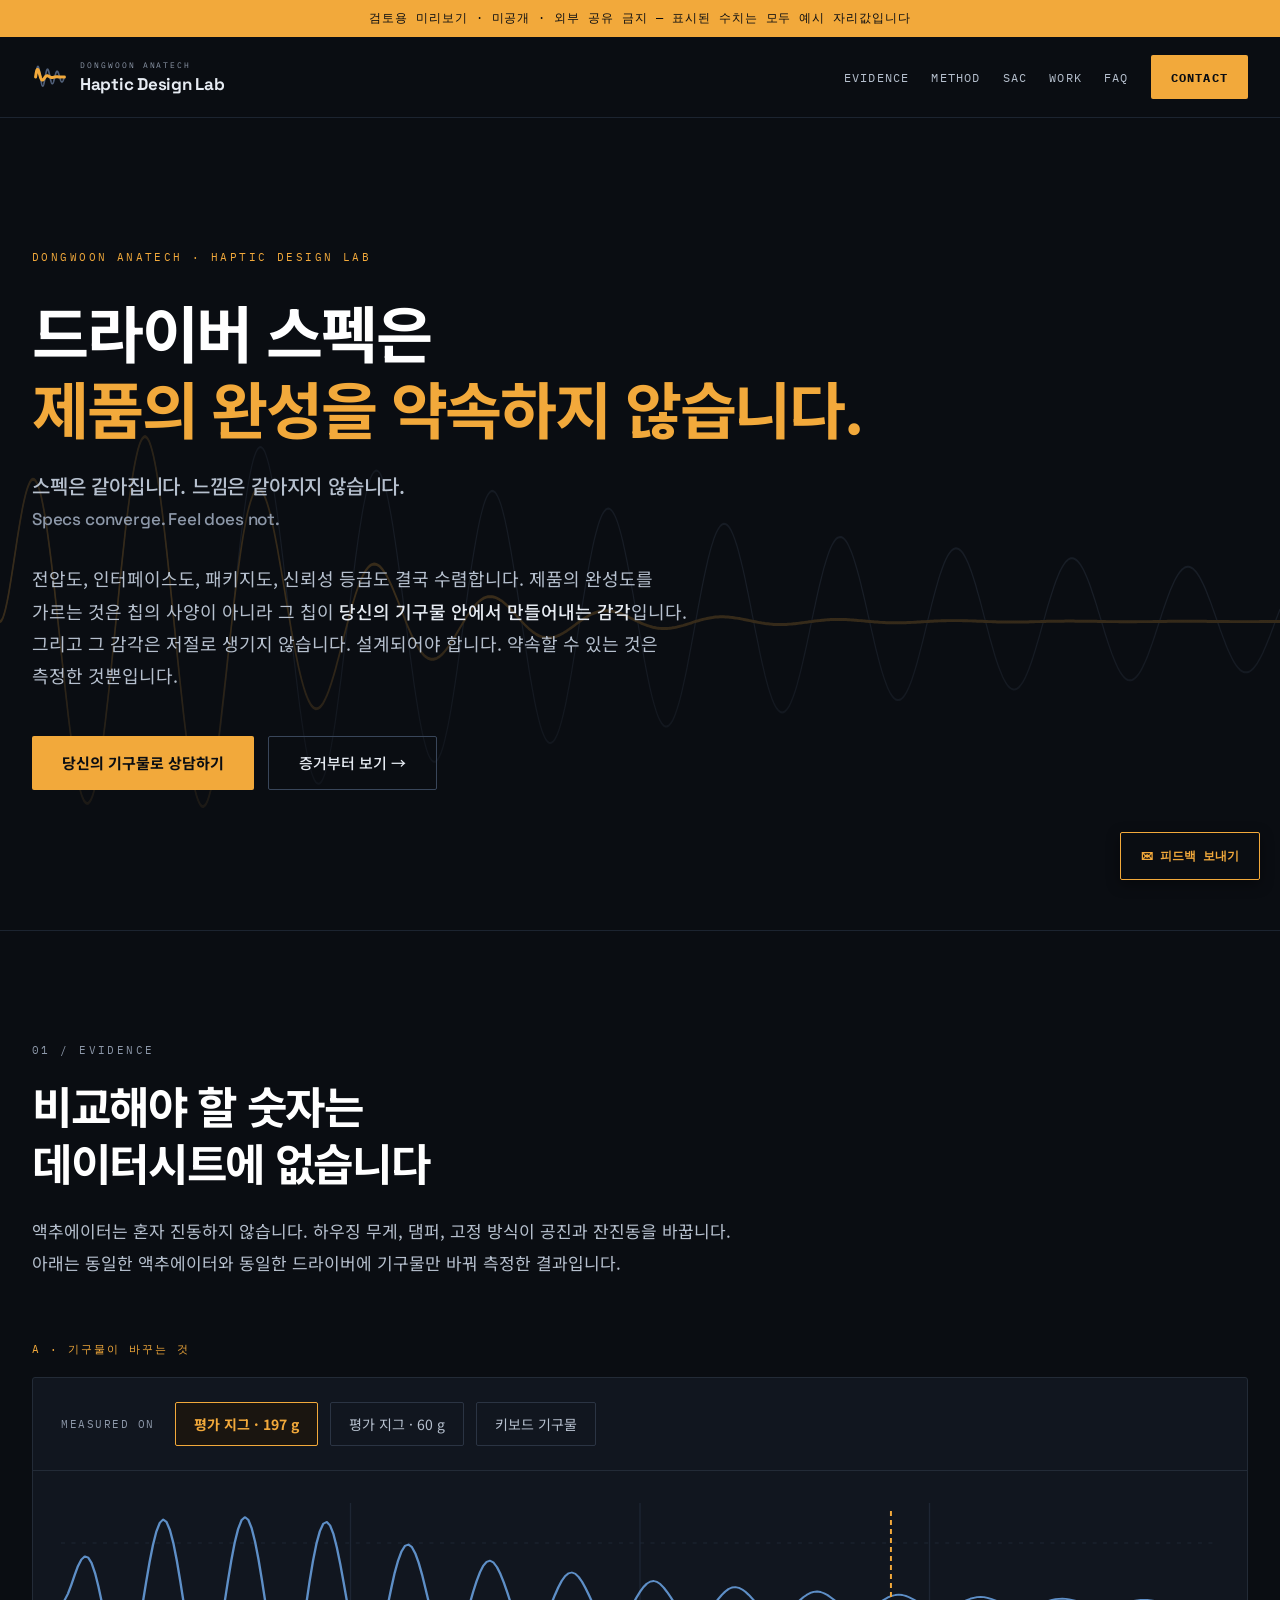
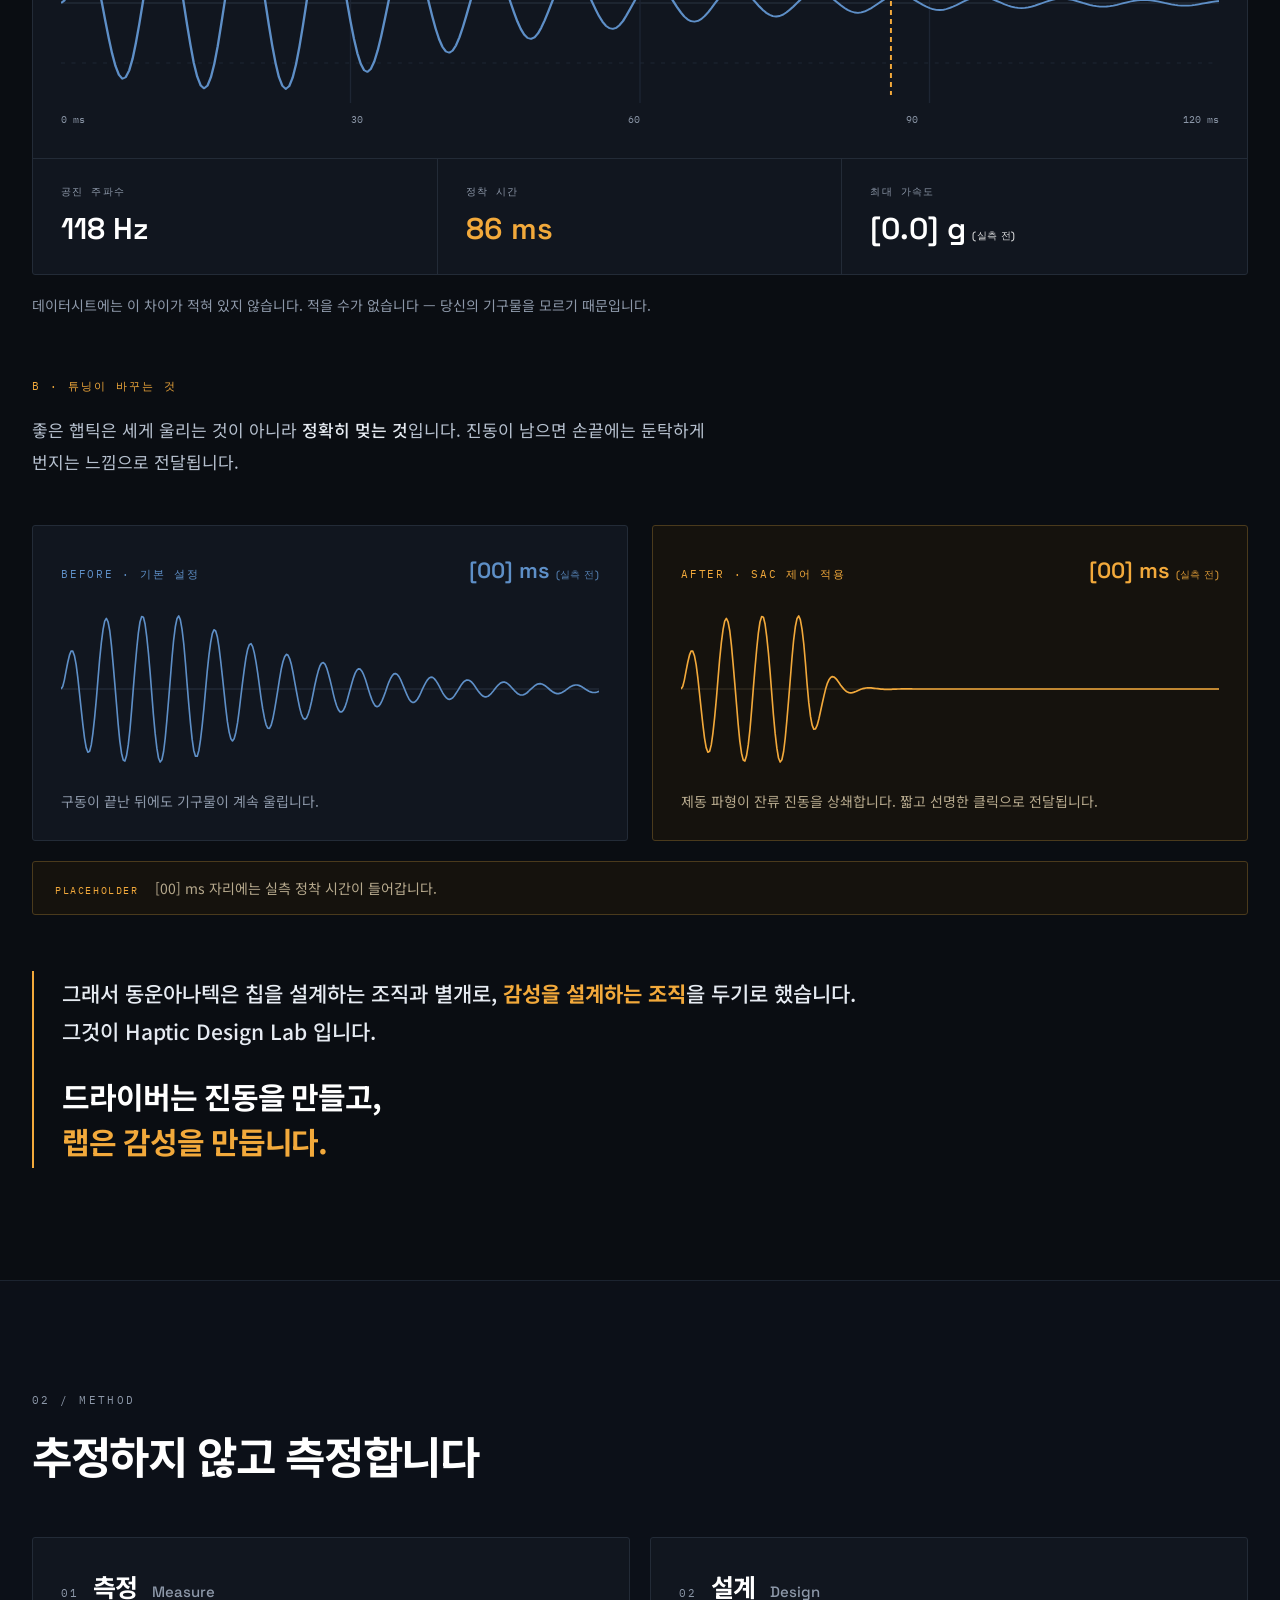
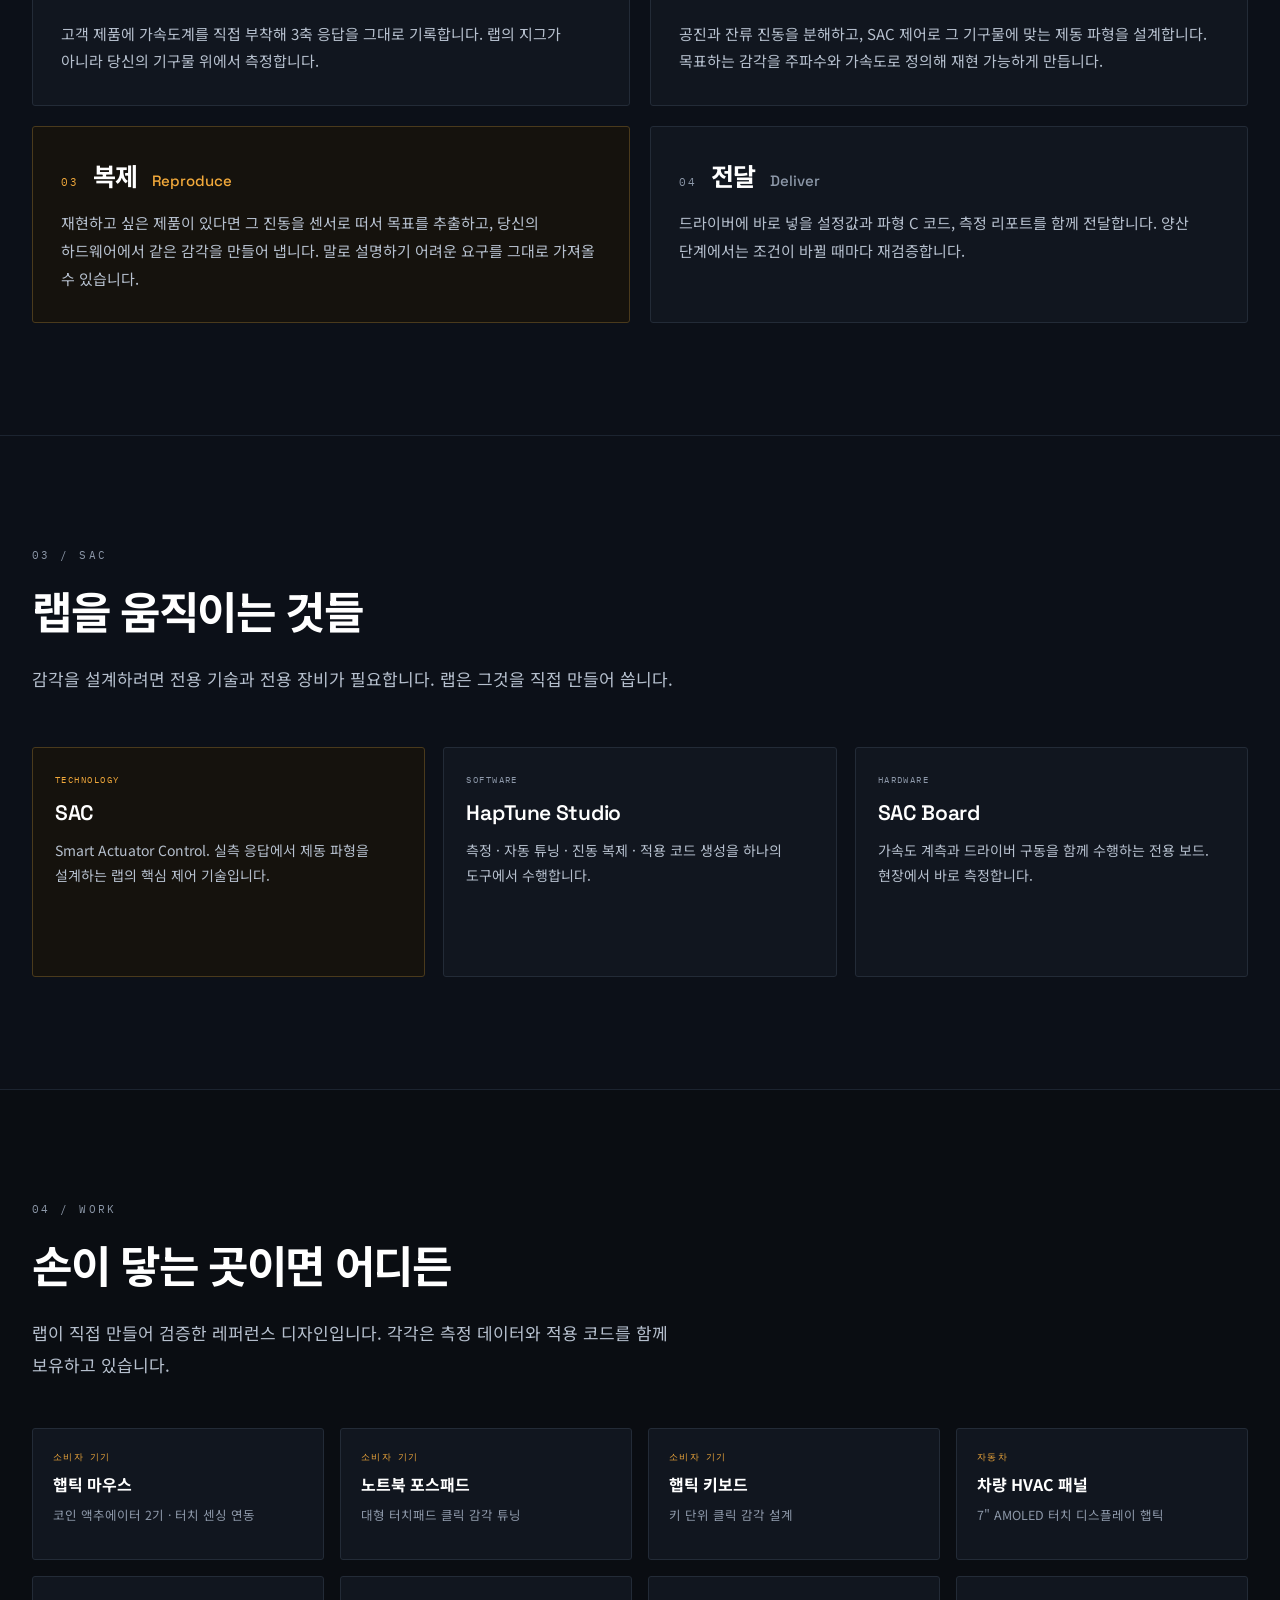
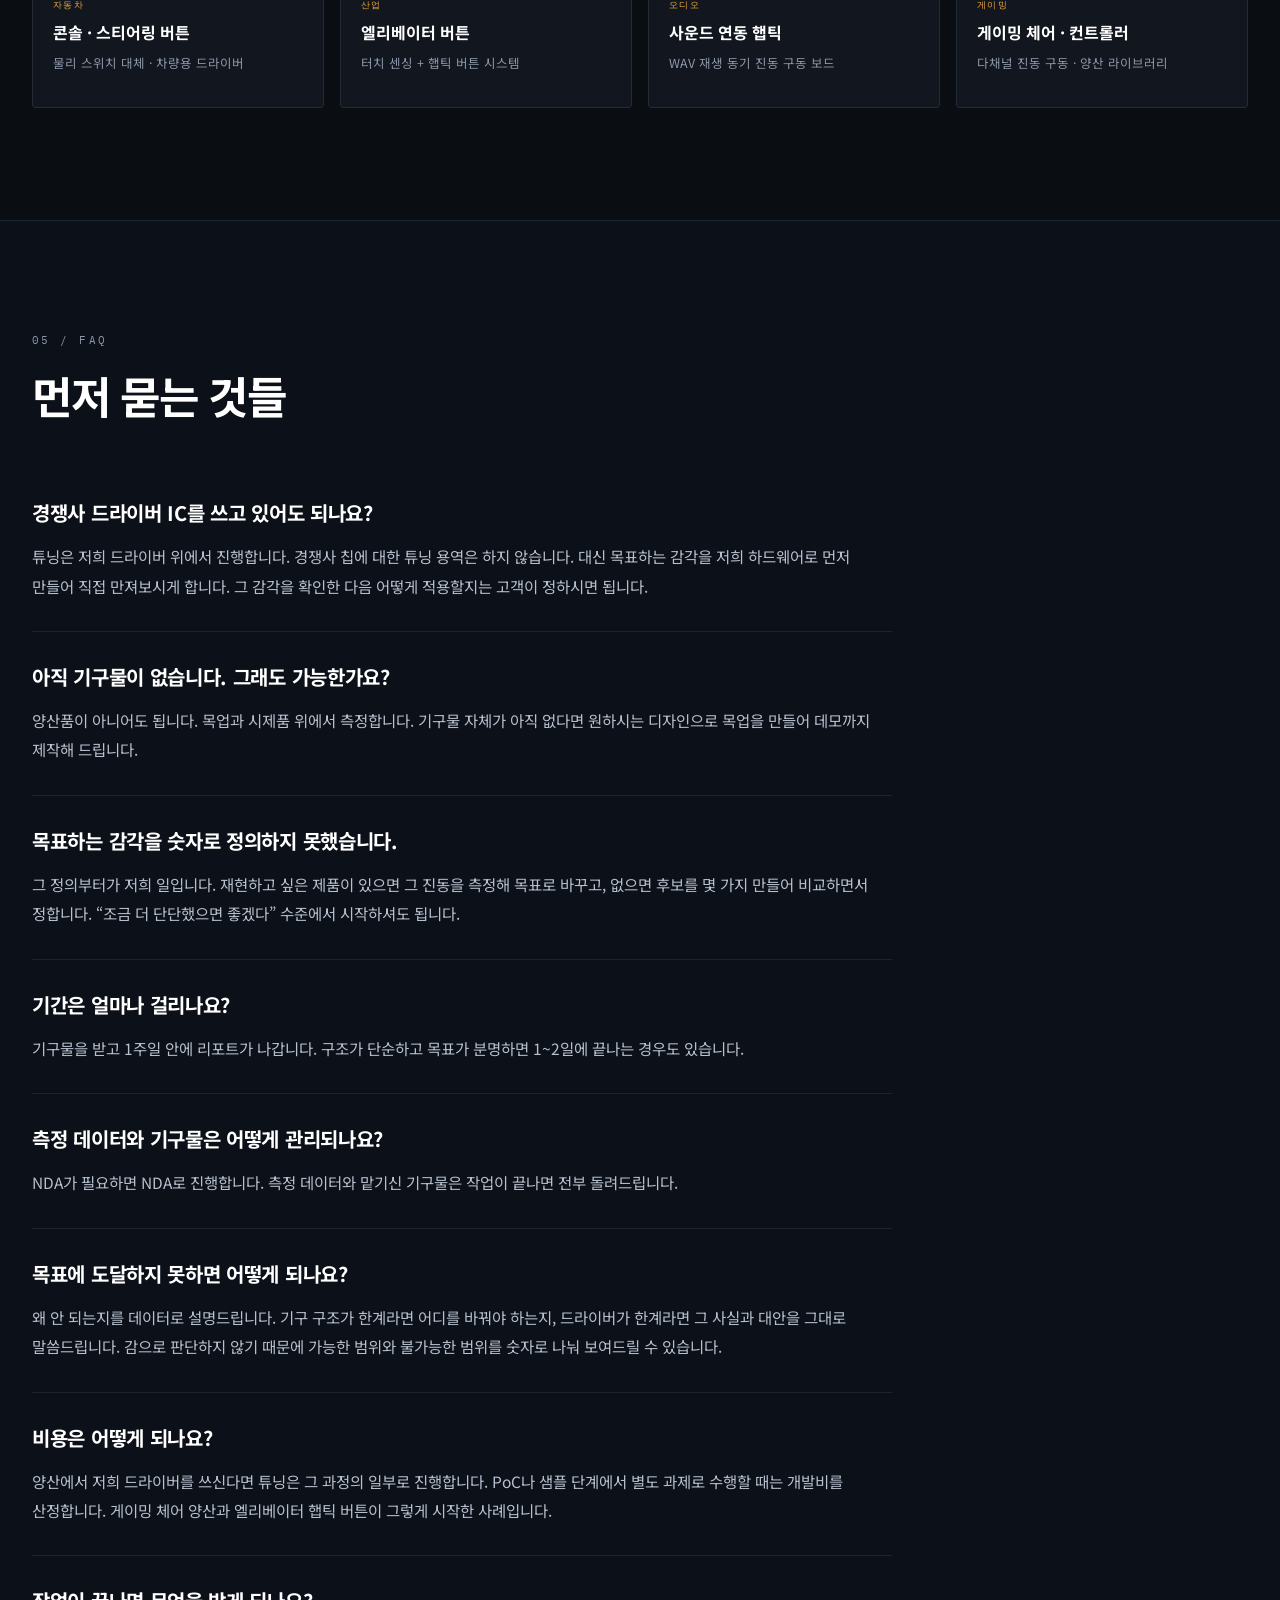
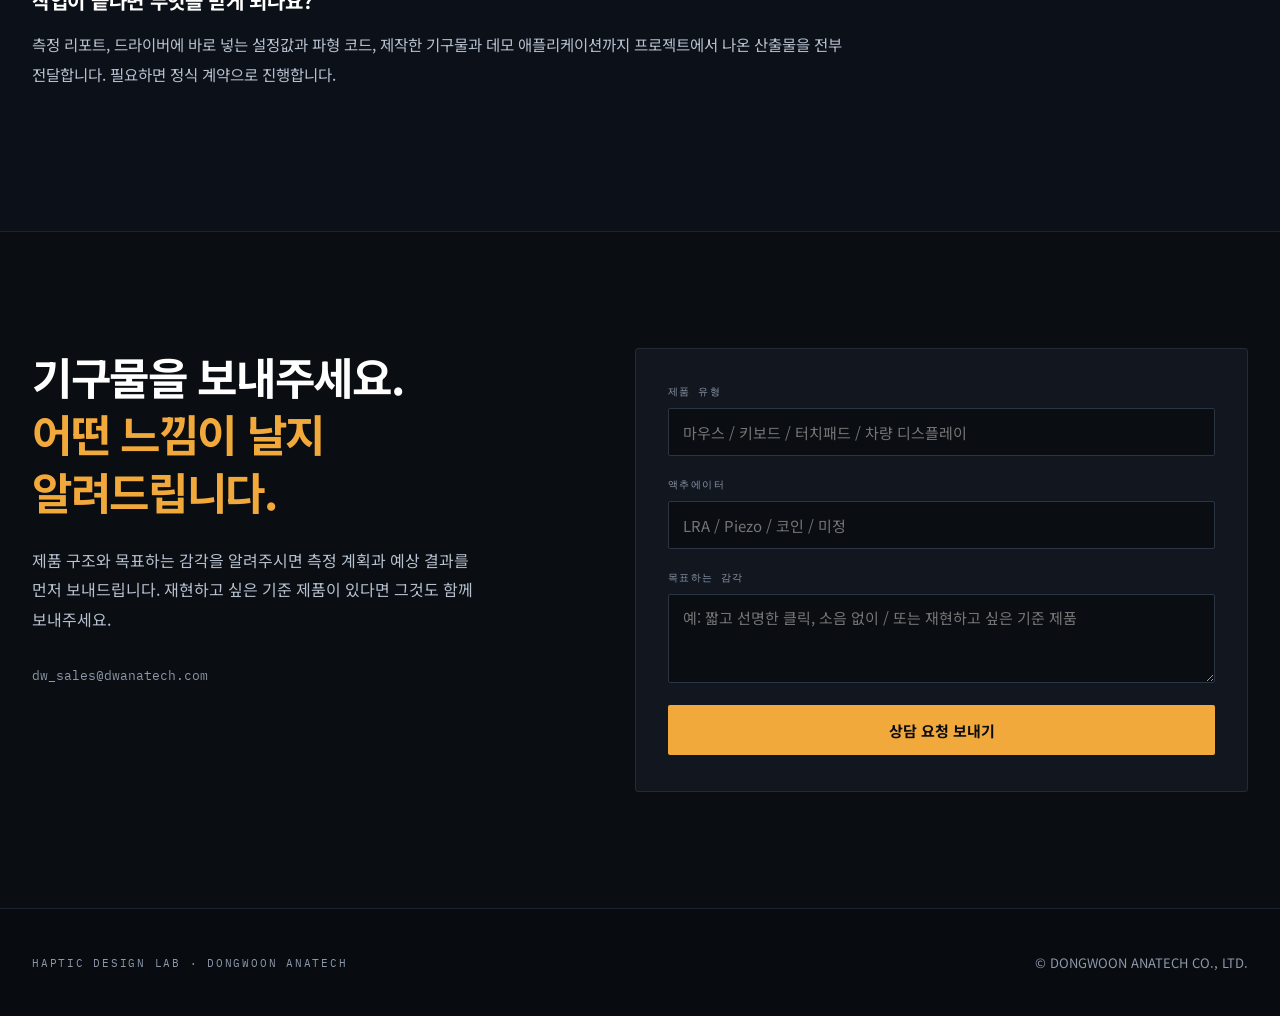
==== commit f54571cb: "Add an FAQ that answers what an engineer would otherwise leave to ask Eight questions a prospect rea" ====
--- a/index.html
+++ b/index.html
@@ -46,6 +46,7 @@
         <a href="#method" style="font-family: 'IBM Plex Mono', monospace; font-size: 12px; letter-spacing: 0.1em; color: #B6C0CE; text-decoration: none">METHOD</a>
         <a href="#eco" style="font-family: 'IBM Plex Mono', monospace; font-size: 12px; letter-spacing: 0.1em; color: #B6C0CE; text-decoration: none">SAC</a>
         <a href="#work" style="font-family: 'IBM Plex Mono', monospace; font-size: 12px; letter-spacing: 0.1em; color: #B6C0CE; text-decoration: none">WORK</a>
+        <a href="#faq" style="font-family: 'IBM Plex Mono', monospace; font-size: 12px; letter-spacing: 0.1em; color: #B6C0CE; text-decoration: none">FAQ</a>
         <a href="#contact" style="display: inline-flex; align-items: center; min-height: 44px; padding: 0 20px; border-radius: 2px; background: #F2A93B; color: #0A0D12; font-family: 'IBM Plex Mono', monospace; font-size: 12px; font-weight: 700; letter-spacing: 0.1em; text-decoration: none">CONTACT</a>
       </nav>
     </div>
@@ -303,6 +304,49 @@
     </div>
   </section>
 
+  <!-- ============ FAQ ============ -->
+  <section id="faq" style="border-bottom: 1px solid #1C2430; background: #0C1018">
+    <div style="max-width: 1240px; margin: 0 auto; padding: 112px 32px">
+      <p style="font-family: 'IBM Plex Mono', monospace; font-size: 11px; letter-spacing: 0.22em; color: #8D98A9">05 / FAQ</p>
+      <h2 style="margin-top: 20px; font-size: 44px; font-weight: 700; letter-spacing: -0.03em; line-height: 1.3; color: #FFFFFF">먼저 묻는 것들</h2>
+
+      <div style="margin-top: 44px; max-width: 860px">
+        <div style="padding: 30px 0">
+          <h3 style="font-size: 20px; font-weight: 700; letter-spacing: -0.015em; line-height: 1.5; color: #FFFFFF">경쟁사 드라이버 IC를 쓰고 있어도 되나요?</h3>
+          <p style="margin-top: 14px; font-size: 15.5px; line-height: 1.9; color: #B6C0CE">튜닝은 저희 드라이버 위에서 진행합니다. 경쟁사 칩에 대한 튜닝 용역은 하지 않습니다. 대신 목표하는 감각을 저희 하드웨어로 먼저 만들어 직접 만져보시게 합니다. 그 감각을 확인한 다음 어떻게 적용할지는 고객이 정하시면 됩니다.</p>
+        </div>
+        <div style="border-top: 1px solid #1C2430; padding: 30px 0">
+          <h3 style="font-size: 20px; font-weight: 700; letter-spacing: -0.015em; line-height: 1.5; color: #FFFFFF">아직 기구물이 없습니다. 그래도 가능한가요?</h3>
+          <p style="margin-top: 14px; font-size: 15.5px; line-height: 1.9; color: #B6C0CE">양산품이 아니어도 됩니다. 목업과 시제품 위에서 측정합니다. 기구물 자체가 아직 없다면 원하시는 디자인으로 목업을 만들어 데모까지 제작해 드립니다.</p>
+        </div>
+        <div style="border-top: 1px solid #1C2430; padding: 30px 0">
+          <h3 style="font-size: 20px; font-weight: 700; letter-spacing: -0.015em; line-height: 1.5; color: #FFFFFF">목표하는 감각을 숫자로 정의하지 못했습니다.</h3>
+          <p style="margin-top: 14px; font-size: 15.5px; line-height: 1.9; color: #B6C0CE">그 정의부터가 저희 일입니다. 재현하고 싶은 제품이 있으면 그 진동을 측정해 목표로 바꾸고, 없으면 후보를 몇 가지 만들어 비교하면서 정합니다. &ldquo;조금 더 단단했으면 좋겠다&rdquo; 수준에서 시작하셔도 됩니다.</p>
+        </div>
+        <div style="border-top: 1px solid #1C2430; padding: 30px 0">
+          <h3 style="font-size: 20px; font-weight: 700; letter-spacing: -0.015em; line-height: 1.5; color: #FFFFFF">기간은 얼마나 걸리나요?</h3>
+          <p style="margin-top: 14px; font-size: 15.5px; line-height: 1.9; color: #B6C0CE">기구물을 받고 1주일 안에 리포트가 나갑니다. 구조가 단순하고 목표가 분명하면 1~2일에 끝나는 경우도 있습니다.</p>
+        </div>
+        <div style="border-top: 1px solid #1C2430; padding: 30px 0">
+          <h3 style="font-size: 20px; font-weight: 700; letter-spacing: -0.015em; line-height: 1.5; color: #FFFFFF">측정 데이터와 기구물은 어떻게 관리되나요?</h3>
+          <p style="margin-top: 14px; font-size: 15.5px; line-height: 1.9; color: #B6C0CE">NDA가 필요하면 NDA로 진행합니다. 측정 데이터와 맡기신 기구물은 작업이 끝나면 전부 돌려드립니다.</p>
+        </div>
+        <div style="border-top: 1px solid #1C2430; padding: 30px 0">
+          <h3 style="font-size: 20px; font-weight: 700; letter-spacing: -0.015em; line-height: 1.5; color: #FFFFFF">목표에 도달하지 못하면 어떻게 되나요?</h3>
+          <p style="margin-top: 14px; font-size: 15.5px; line-height: 1.9; color: #B6C0CE">왜 안 되는지를 데이터로 설명드립니다. 기구 구조가 한계라면 어디를 바꿔야 하는지, 드라이버가 한계라면 그 사실과 대안을 그대로 말씀드립니다. 감으로 판단하지 않기 때문에 가능한 범위와 불가능한 범위를 숫자로 나눠 보여드릴 수 있습니다.</p>
+        </div>
+        <div style="border-top: 1px solid #1C2430; padding: 30px 0">
+          <h3 style="font-size: 20px; font-weight: 700; letter-spacing: -0.015em; line-height: 1.5; color: #FFFFFF">비용은 어떻게 되나요?</h3>
+          <p style="margin-top: 14px; font-size: 15.5px; line-height: 1.9; color: #B6C0CE">양산에서 저희 드라이버를 쓰신다면 튜닝은 그 과정의 일부로 진행합니다. PoC나 샘플 단계에서 별도 과제로 수행할 때는 개발비를 산정합니다. 게이밍 체어 양산과 엘리베이터 햅틱 버튼이 그렇게 시작한 사례입니다.</p>
+        </div>
+        <div style="border-top: 1px solid #1C2430; padding: 30px 0">
+          <h3 style="font-size: 20px; font-weight: 700; letter-spacing: -0.015em; line-height: 1.5; color: #FFFFFF">작업이 끝나면 무엇을 받게 되나요?</h3>
+          <p style="margin-top: 14px; font-size: 15.5px; line-height: 1.9; color: #B6C0CE">측정 리포트, 드라이버에 바로 넣는 설정값과 파형 코드, 제작한 기구물과 데모 애플리케이션까지 프로젝트에서 나온 산출물을 전부 전달합니다. 필요하면 정식 계약으로 진행합니다.</p>
+        </div>
+      </div>
+    </div>
+  </section>
+
   <!-- ============ CTA ============ -->
   <section id="contact">
     <div style="max-width: 1240px; margin: 0 auto; padding: 116px 32px">
